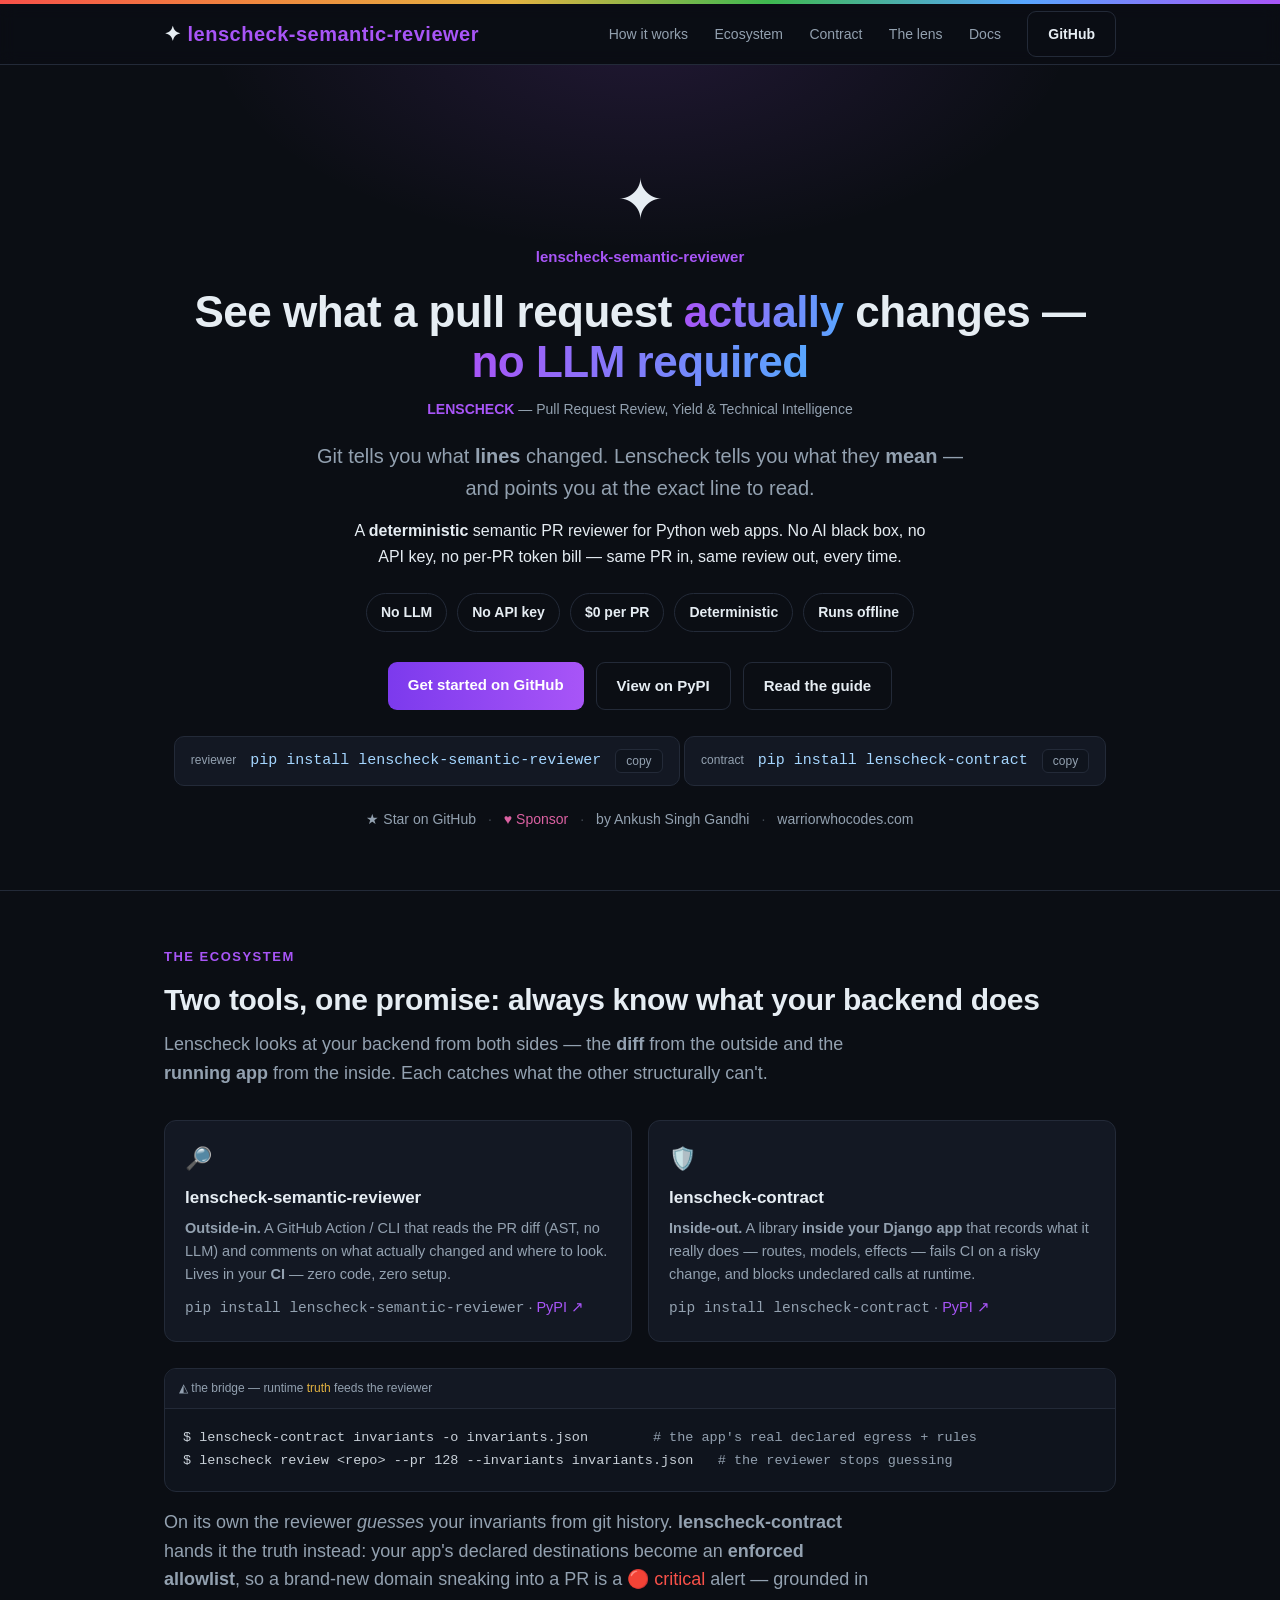
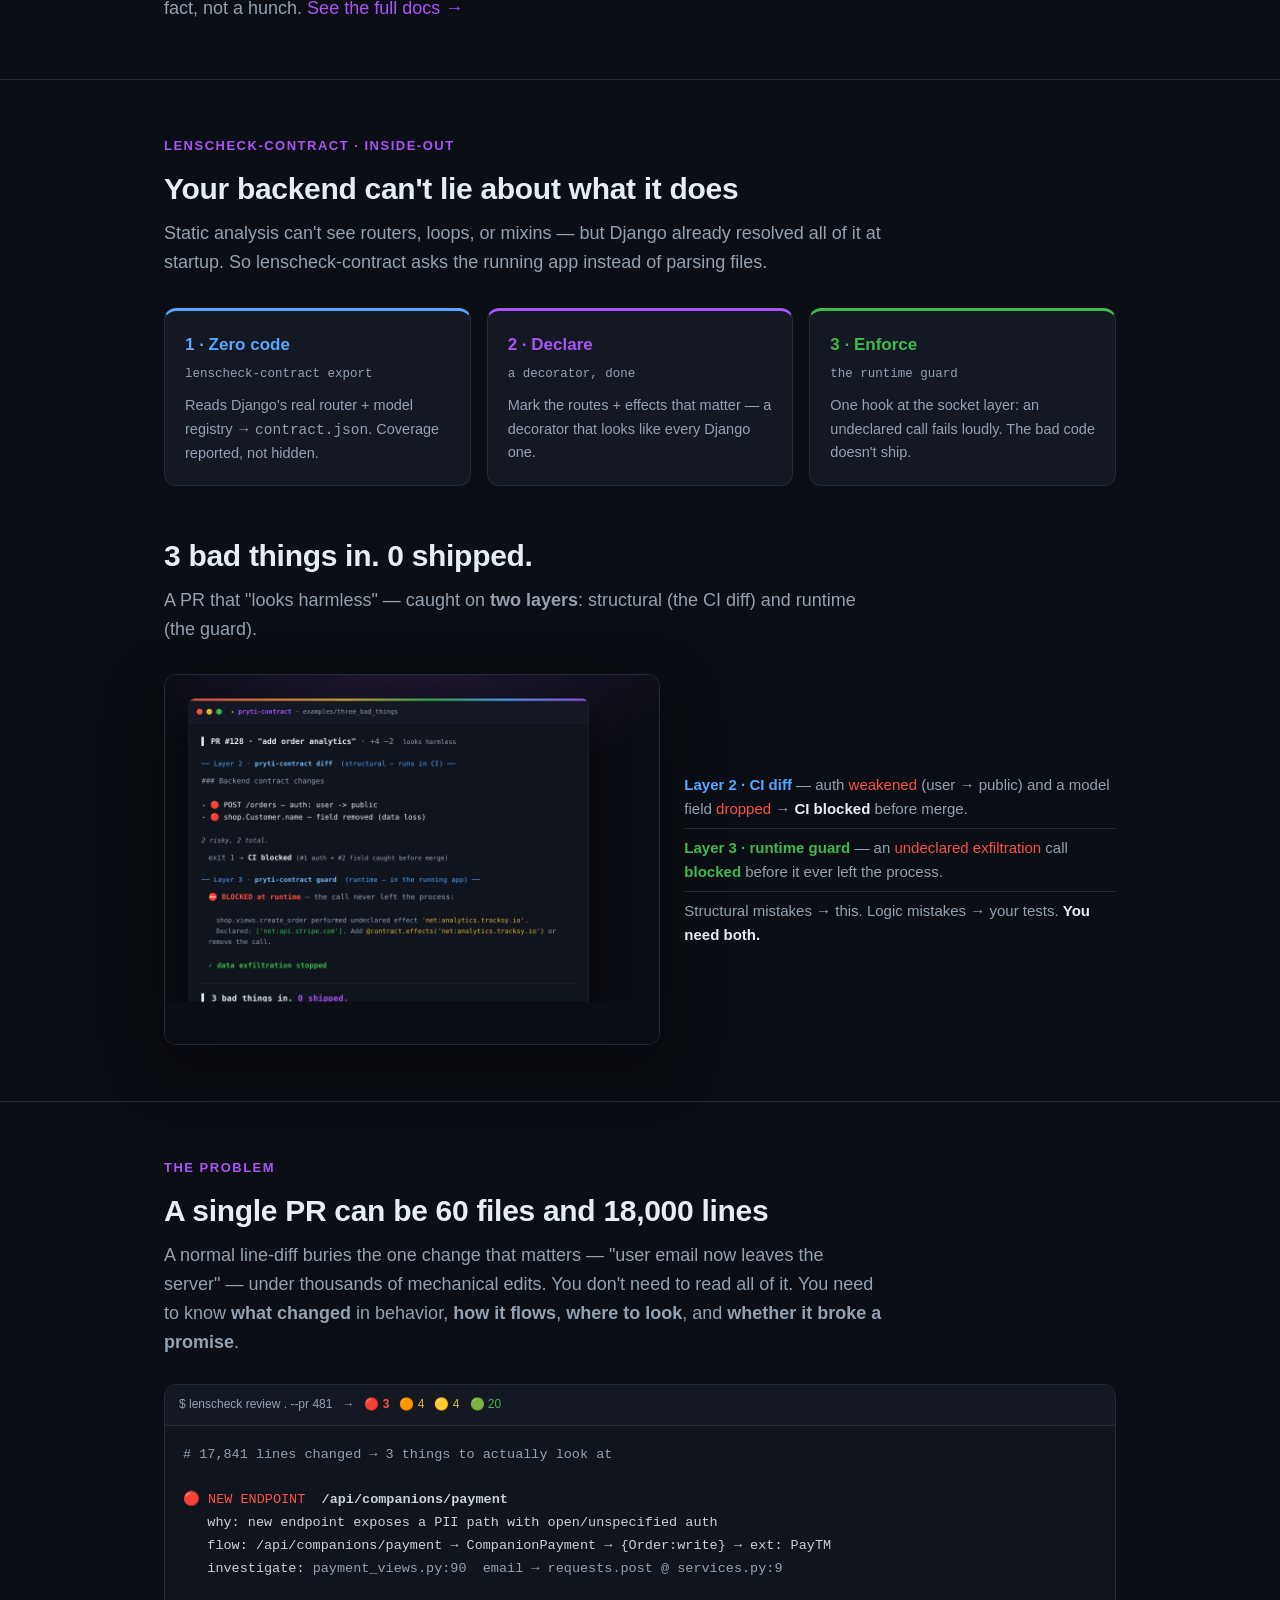
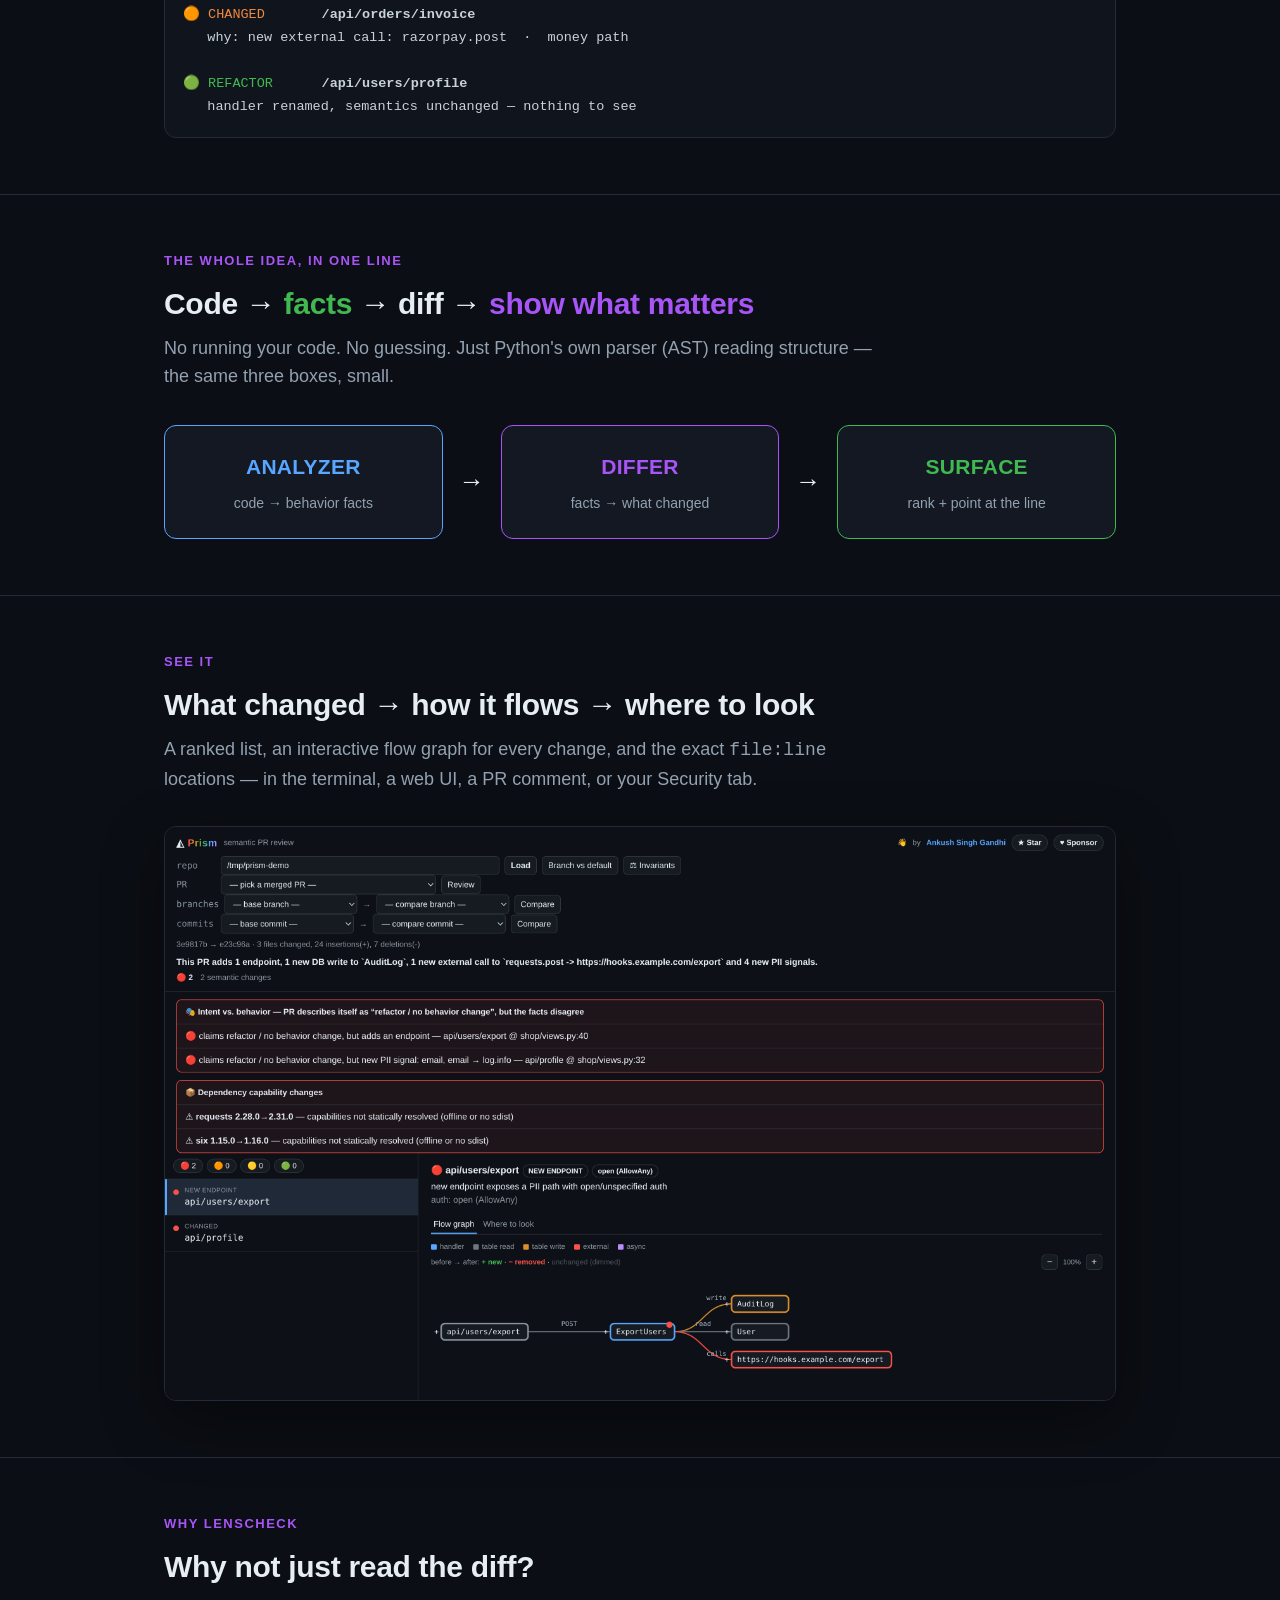
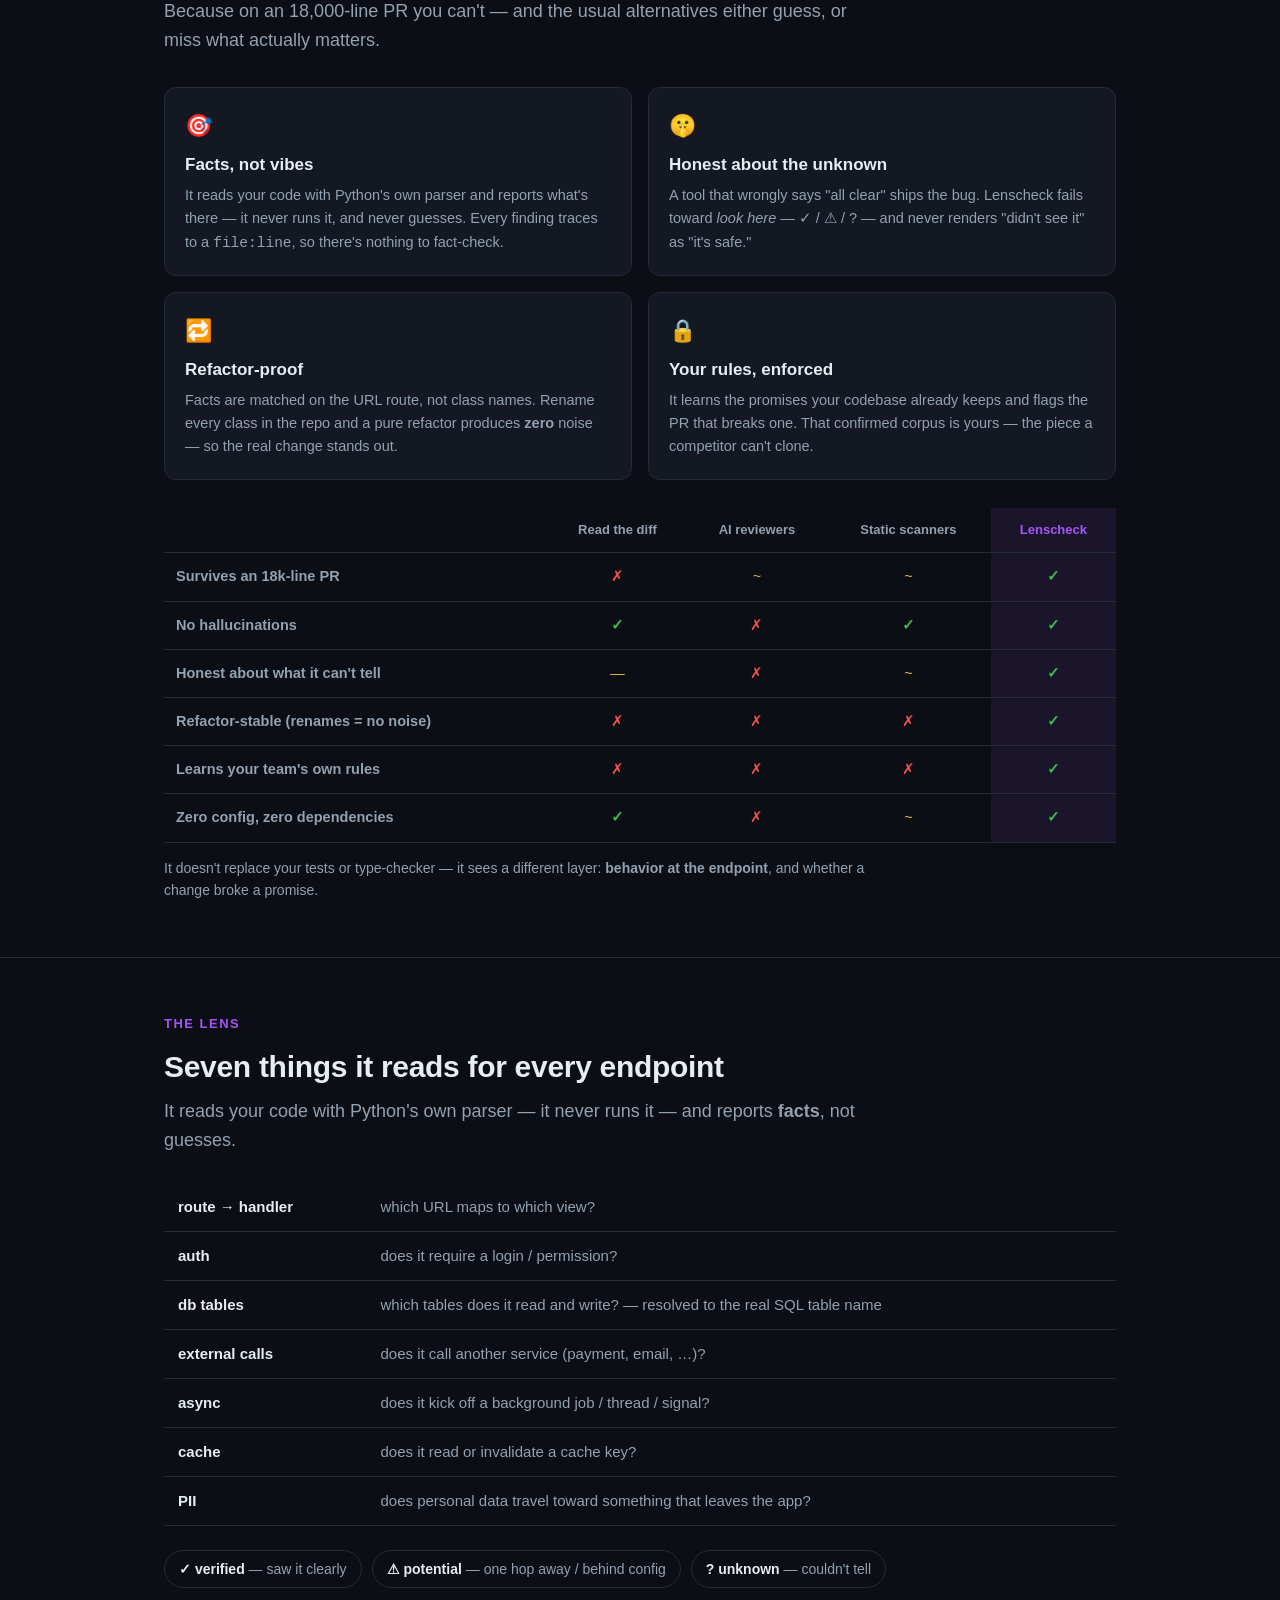
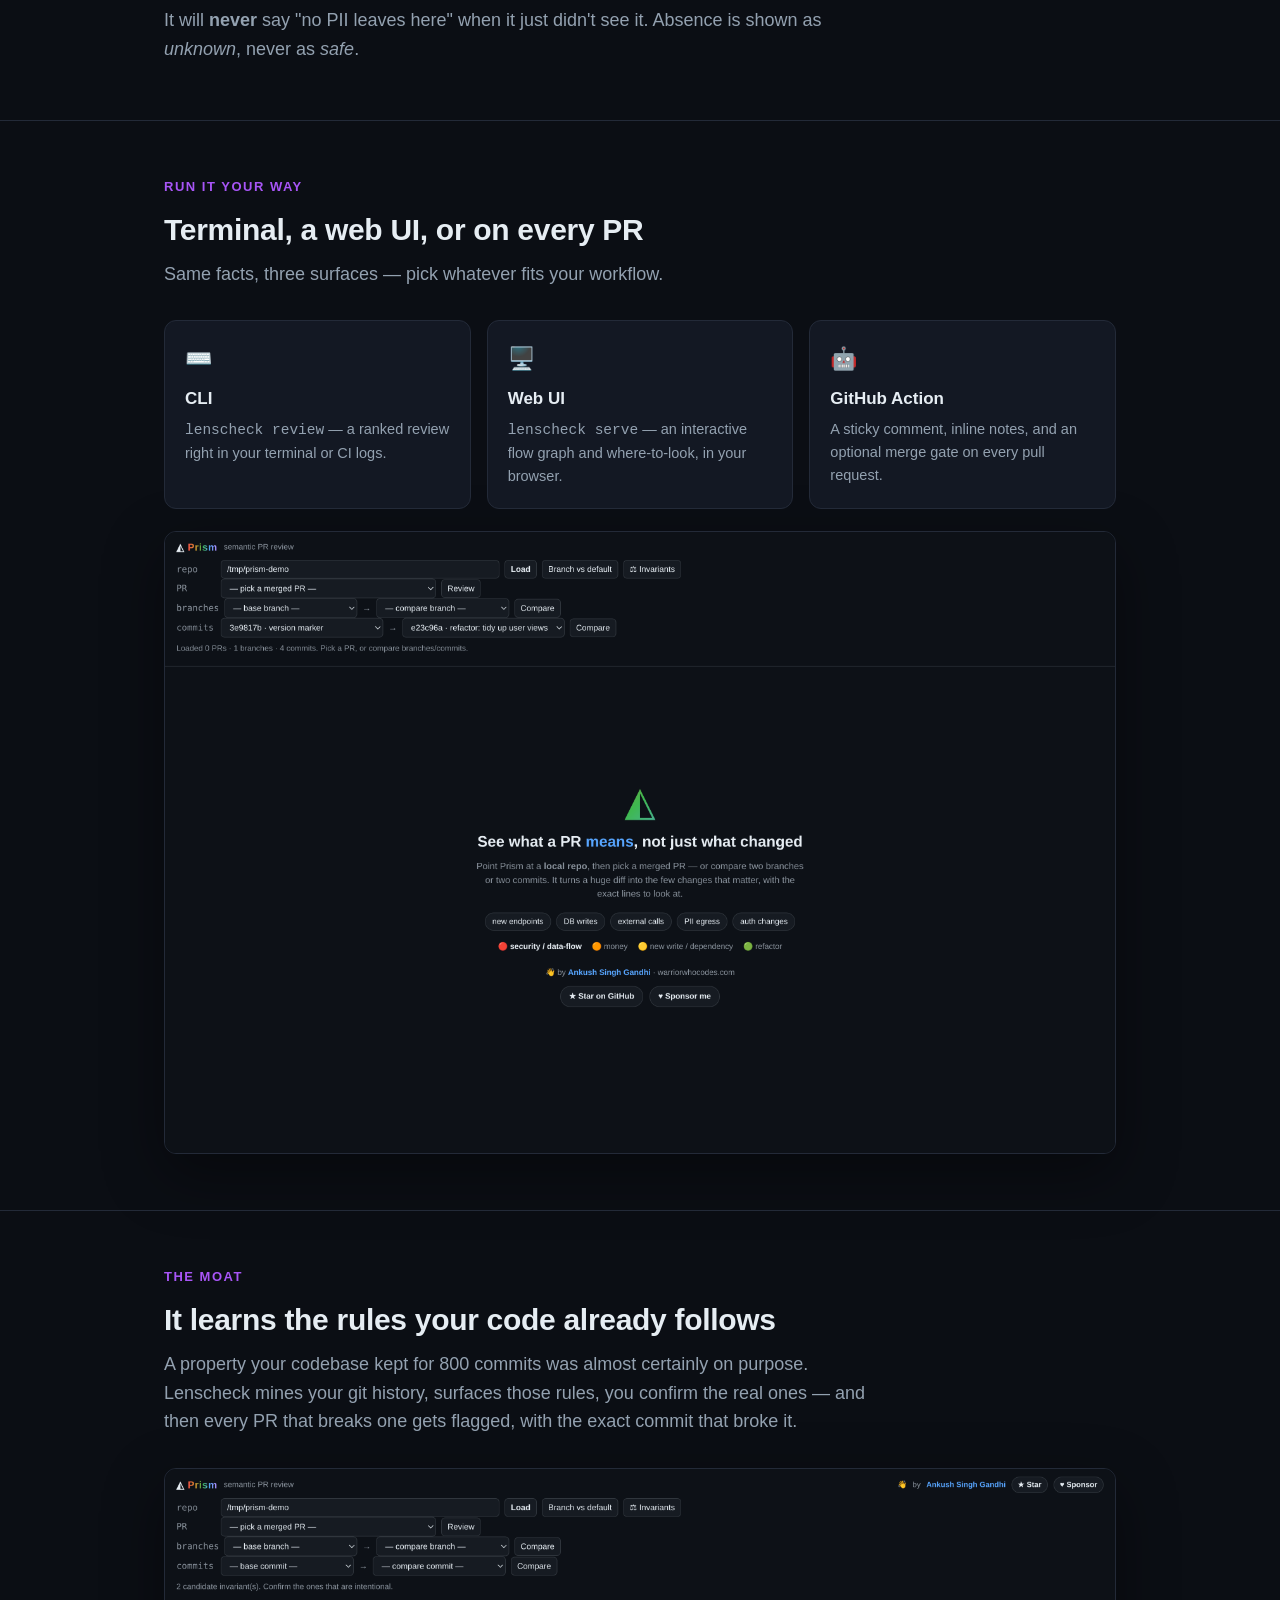
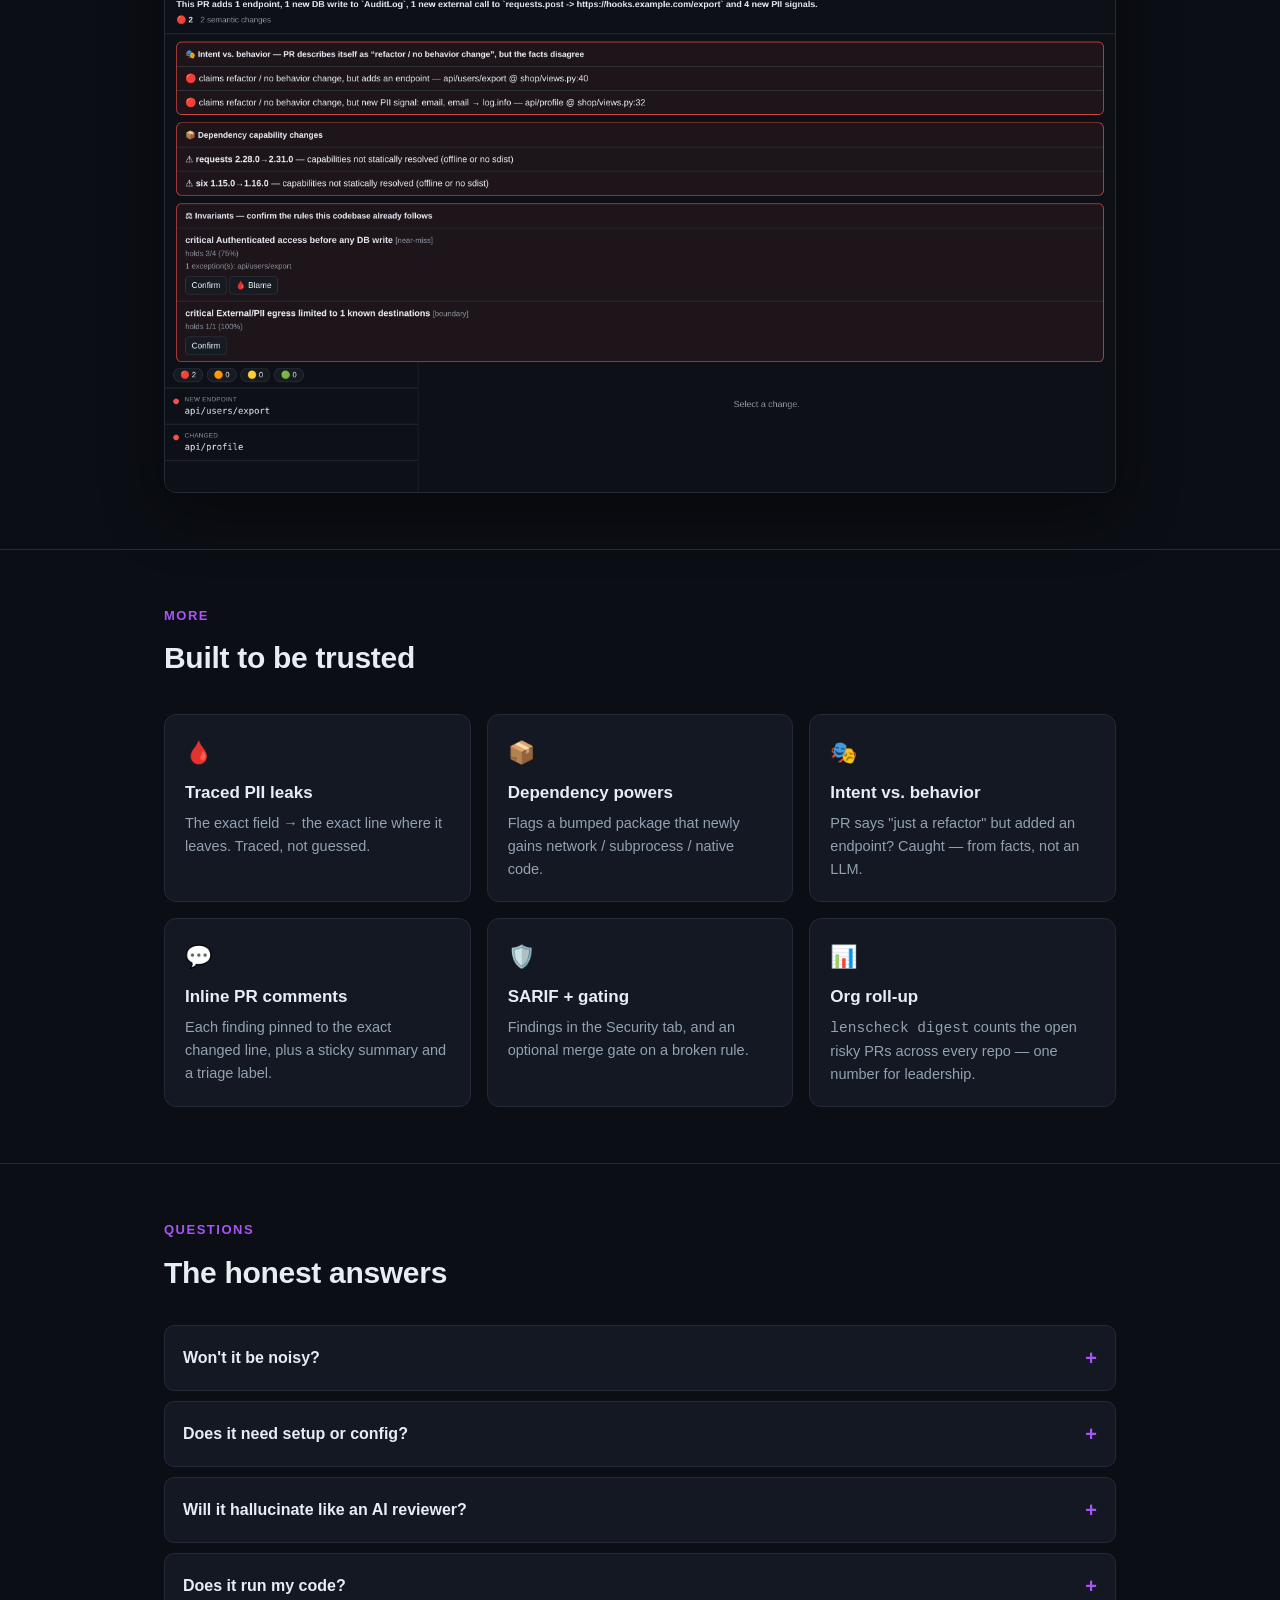
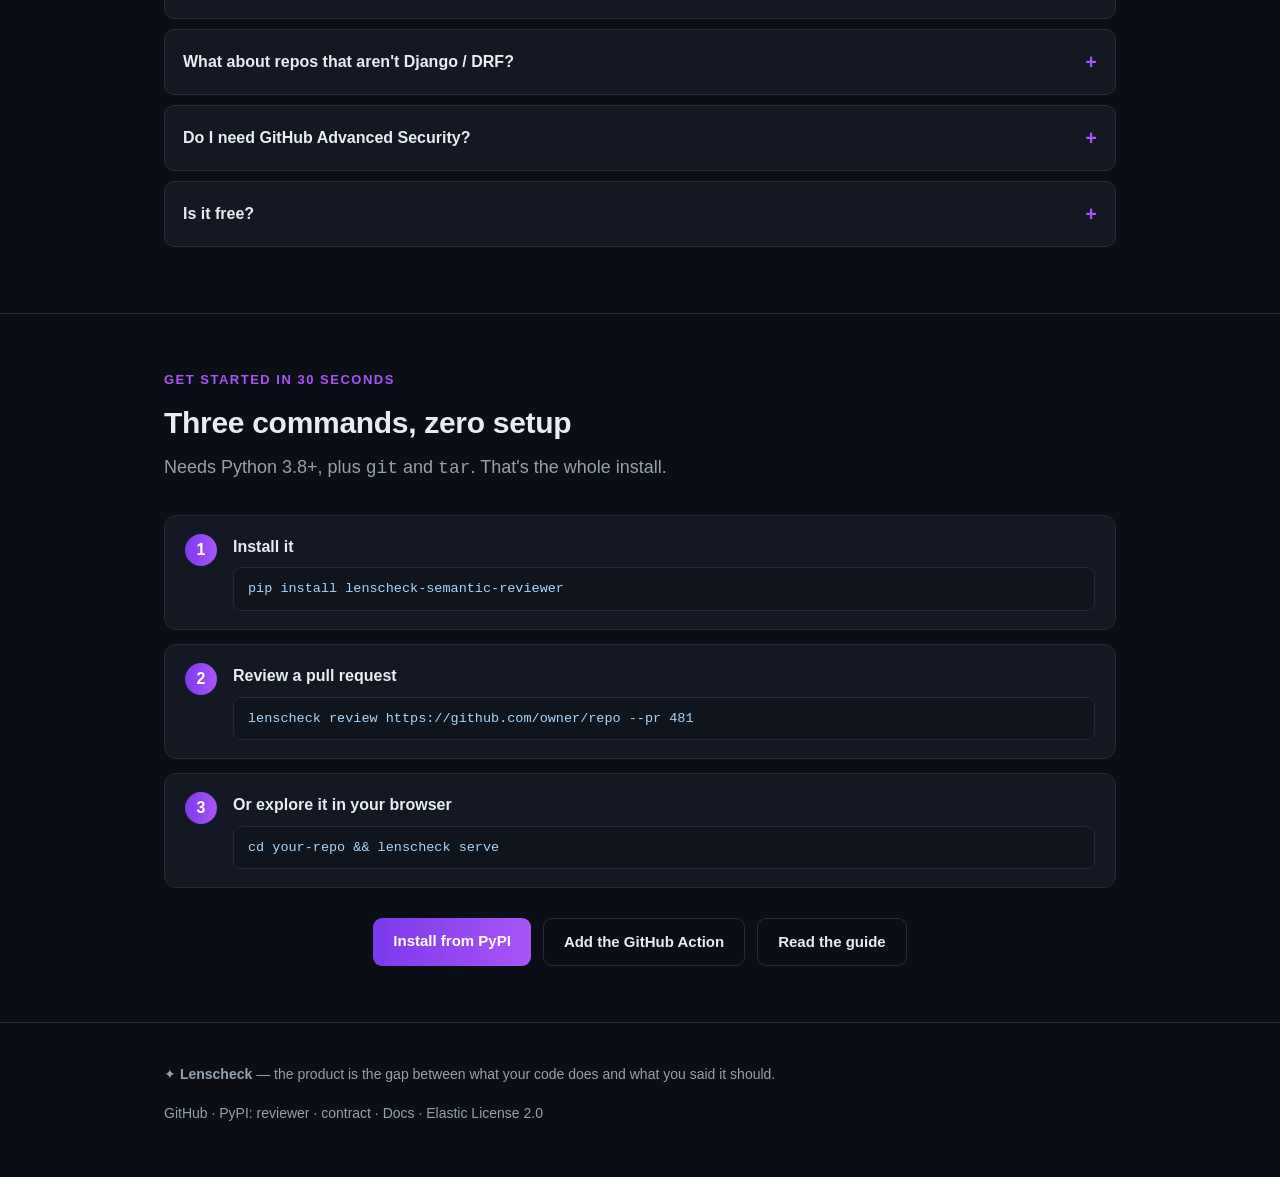
==== docs/index.html @ 54319460 "rename pryti to lenscheck" ====
<!DOCTYPE html>
<html lang="en">
<head>
<meta charset="UTF-8">
<meta name="viewport" content="width=device-width, initial-scale=1.0">
<title>lenscheck-semantic-reviewer — deterministic semantic PR reviewer for Python (no LLM, no API key)</title>
<meta name="description" content="lenscheck-semantic-reviewer is a deterministic semantic PR reviewer for Python web apps — no LLM, no API key, no per-PR token bill. Git tells you what lines changed; Lenscheck tells you what they mean and where to look.">
<meta name="keywords" content="lenscheck, lenscheck semantic reviewer, lenscheck-semantic-reviewer, semantic PR reviewer, deterministic code review, Python PR reviewer, AST code review, no LLM code review, GitHub Action code review">
<meta name="author" content="Ankush Singh Gandhi">
<meta name="robots" content="index,follow,max-image-preview:large">
<link rel="canonical" href="https://warriorwhocodes.com/lenscheck-semantic-reviewer/">
<link rel="icon" href="data:image/svg+xml,<svg xmlns='http://www.w3.org/2000/svg' viewBox='0 0 100 100'><text y='.9em' font-size='90'>✦</text></svg>">

<!-- Open Graph -->
<meta property="og:type" content="website">
<meta property="og:site_name" content="lenscheck-semantic-reviewer">
<meta property="og:title" content="lenscheck-semantic-reviewer — deterministic semantic PR reviewer (no LLM)">
<meta property="og:description" content="See what a pull request actually changes. A deterministic semantic PR reviewer for Python — no LLM, no API key, no token bill.">
<meta property="og:url" content="https://warriorwhocodes.com/lenscheck-semantic-reviewer/">
<meta property="og:image" content="https://warriorwhocodes.com/lenscheck-semantic-reviewer/images/00-welcome.png">

<!-- Twitter -->
<meta name="twitter:card" content="summary_large_image">
<meta name="twitter:title" content="lenscheck-semantic-reviewer — deterministic semantic PR reviewer (no LLM)">
<meta name="twitter:description" content="See what a pull request actually changes. Deterministic, no LLM, no API key.">
<meta name="twitter:image" content="https://warriorwhocodes.com/lenscheck-semantic-reviewer/images/00-welcome.png">

<!-- Structured data: helps Google understand the entity "lenscheck-semantic-reviewer" -->
<script type="application/ld+json">
{
  "@context": "https://schema.org",
  "@type": "SoftwareApplication",
  "name": "lenscheck-semantic-reviewer",
  "alternateName": "Lenscheck",
  "applicationCategory": "DeveloperApplication",
  "operatingSystem": "OS Independent",
  "description": "A deterministic semantic PR reviewer for Python web apps — no LLM, no API key. Shows what a pull request actually changes and points you at the exact line to read.",
  "url": "https://warriorwhocodes.com/lenscheck-semantic-reviewer/",
  "downloadUrl": "https://pypi.org/project/lenscheck-semantic-reviewer/",
  "installUrl": "https://pypi.org/project/lenscheck-semantic-reviewer/",
  "softwareVersion": "0.4.0",
  "codeRepository": "https://github.com/AnkushSinghGandhi/lenscheck-semantic-reviewer",
  "license": "https://spdx.org/licenses/Elastic-2.0.html",
  "author": { "@type": "Person", "name": "Ankush Singh Gandhi", "url": "https://warriorwhocodes.com" },
  "offers": { "@type": "Offer", "price": "0", "priceCurrency": "USD" }
}
</script>
<style>
  :root{
    --bg:#0b0e14; --panel:#131823; --panel2:#0f141d; --line:#232a38;
    --text:#e6edf3; --muted:#93a1b0; --accent:#a855f7; --accent2:#7c3aed;
    --crit:#f85149; --high:#f0883e; --med:#e3b341; --low:#3fb950;
  }
  *{box-sizing:border-box;margin:0;padding:0}
  html{scroll-behavior:smooth}
  body{background:var(--bg);color:var(--text);font:16px/1.6 -apple-system,BlinkMacSystemFont,"Segoe UI",Roboto,Helvetica,Arial,sans-serif;-webkit-font-smoothing:antialiased}
  .spectrum{height:4px;background:linear-gradient(90deg,#f85149,#f0883e,#e3b341,#3fb950,#58a6ff,#a855f7)}
  a{color:var(--accent);text-decoration:none}
  a:hover{text-decoration:underline}
  .wrap{max-width:1000px;margin:0 auto;padding:0 24px}
  code,pre{font-family:"SF Mono",ui-monospace,SFMono-Regular,Menlo,Consolas,monospace}

  /* nav */
  nav{position:sticky;top:0;z-index:10;background:rgba(11,14,20,.85);backdrop-filter:blur(8px);border-bottom:1px solid var(--line)}
  nav .wrap{display:flex;align-items:center;justify-content:space-between;height:60px}
  nav .logo{font-weight:700;font-size:20px;letter-spacing:.5px}
  nav .logo span{color:var(--accent)}
  nav .links a{color:var(--muted);margin-left:22px;font-size:14px}
  nav .links a:hover{color:var(--text);text-decoration:none}
  @media(max-width:640px){nav .links a:not(.btn){display:none}}

  /* hero */
  .hero{position:relative;text-align:center;padding:90px 0 60px;background:radial-gradient(620px 320px at 50% -40px,rgba(168,85,247,.14),transparent 70%)}
  .hero .mark{font-size:56px}
  .hero h1{font-size:44px;line-height:1.15;margin:18px 0 0;font-weight:800;letter-spacing:-.5px}
  .hero h1 em{font-style:normal;background:linear-gradient(90deg,#a855f7,#58a6ff);-webkit-background-clip:text;background-clip:text;-webkit-text-fill-color:transparent}
  .hero p.sub{font-size:20px;color:var(--muted);max-width:660px;margin:20px auto 0}
  .hero p.one{margin:14px auto 0;color:var(--text);max-width:600px}
  .cta{display:flex;gap:12px;justify-content:center;flex-wrap:wrap;margin-top:30px}
  .btn{display:inline-block;padding:11px 20px;border-radius:9px;font-weight:600;font-size:15px;border:1px solid var(--line)}
  .btn.primary{background:linear-gradient(90deg,var(--accent2),var(--accent));color:#fff;border:none}
  .btn.primary:hover{opacity:.92;text-decoration:none}
  .btn.ghost{color:var(--text)}
  .btn.ghost:hover{border-color:var(--accent);text-decoration:none}

  .install{display:inline-flex;align-items:center;gap:14px;margin-top:26px;background:var(--panel);border:1px solid var(--line);border-radius:10px;padding:12px 16px;font-size:15px}
  .install code{color:#a5d6ff}
  .install button{background:var(--panel2);color:var(--muted);border:1px solid var(--line);border-radius:6px;padding:4px 10px;font-size:12px;cursor:pointer}
  .install button:hover{color:var(--text)}

  .hero .meta{margin-top:22px;display:flex;gap:12px;justify-content:center;align-items:center;flex-wrap:wrap;font-size:14px;color:var(--muted)}
  .hero .meta a{color:var(--muted)}
  .hero .meta a:hover{color:var(--text);text-decoration:none}
  .hero .meta .star:hover{color:#e3b341}
  .hero .meta .sponsor{color:#db61a2}
  .hero .meta .sponsor:hover{color:#f778ba}
  .hero .meta .sep{opacity:.4}

  /* sections */
  section{padding:56px 0;border-top:1px solid var(--line)}
  .eyebrow{color:var(--accent);font-size:13px;font-weight:700;letter-spacing:1.5px;text-transform:uppercase}
  h2{font-size:30px;margin:8px 0 6px;letter-spacing:-.3px}
  .lead{color:var(--muted);font-size:18px;max-width:720px}

  .shot{margin-top:32px;border:1px solid var(--line);border-radius:12px;overflow:hidden;box-shadow:0 20px 60px rgba(0,0,0,.4)}
  .shot img{display:block;width:100%}

  /* terminal */
  .term{margin-top:28px;background:var(--panel2);border:1px solid var(--line);border-radius:12px;overflow:hidden;font-size:13.5px}
  .term .bar{background:var(--panel);padding:10px 14px;border-bottom:1px solid var(--line);color:var(--muted);font-size:12px}
  .term .bar b{color:#f85149}.term .bar i{color:#e3b341;font-style:normal}.term .bar s{color:#3fb950;text-decoration:none}
  .term pre{padding:18px;overflow:auto;line-height:1.7;color:#c9d1d9}
  .c-crit{color:var(--crit)}.c-high{color:var(--high)}.c-med{color:var(--med)}.c-low{color:var(--low)}
  .muted{color:var(--muted)}

  /* grids */
  .grid{display:grid;gap:16px;margin-top:32px}
  .g3{grid-template-columns:repeat(3,1fr)}
  .g2{grid-template-columns:repeat(2,1fr)}
  @media(max-width:760px){.g3,.g2{grid-template-columns:1fr}}
  .card{background:var(--panel);border:1px solid var(--line);border-radius:12px;padding:20px}
  .card h3{font-size:17px;margin-bottom:6px}
  .card p{color:var(--muted);font-size:14.5px}
  .card .ico{font-size:22px;margin-bottom:8px}

  .lens{width:100%;border-collapse:collapse;margin-top:28px;font-size:15px}
  .lens td{padding:12px 14px;border-bottom:1px solid var(--line)}
  .lens td:first-child{font-weight:600;white-space:nowrap;color:var(--text)}
  .lens td:last-child{color:var(--muted)}

  .cmp{width:100%;border-collapse:collapse;margin-top:28px;font-size:14.5px;min-width:560px}
  .cmp th,.cmp td{padding:12px 12px;border-bottom:1px solid var(--line);text-align:center}
  .cmp th:first-child,.cmp td:first-child{text-align:left;color:var(--muted);font-weight:600}
  .cmp thead th{color:var(--muted);font-weight:600;font-size:13px}
  .cmp .col-lenscheck{background:rgba(168,85,247,.10);color:var(--text)}
  .cmp thead .col-lenscheck{color:var(--accent);font-weight:800}
  .cmp .y{color:var(--low);font-weight:700}.cmp .n{color:var(--crit)}.cmp .p{color:var(--med)}

  .pills{display:flex;gap:10px;flex-wrap:wrap;margin-top:24px}
  .pill{border:1px solid var(--line);border-radius:999px;padding:7px 14px;font-size:14px;color:var(--muted)}
  .pill b{color:var(--text)}

  /* faq */
  .faq{margin-top:28px}
  .faq details{border:1px solid var(--line);border-radius:10px;padding:0 18px;margin-bottom:10px;background:var(--panel)}
  .faq summary{cursor:pointer;padding:16px 0;font-weight:600;list-style:none;display:flex;justify-content:space-between;align-items:center;gap:16px}
  .faq summary::-webkit-details-marker{display:none}
  .faq summary::after{content:"+";color:var(--accent);font-size:20px;flex:none}
  .faq details[open] summary::after{content:"–"}
  .faq details[open] summary{border-bottom:1px solid var(--line)}
  .faq details p{color:var(--muted);padding:14px 0 18px;font-size:15px;margin:0}

  /* steps */
  .steps{margin-top:32px;display:grid;gap:14px}
  .step{display:flex;gap:16px;align-items:flex-start;background:var(--panel);border:1px solid var(--line);border-radius:12px;padding:18px 20px}
  .step .num{flex:none;width:32px;height:32px;border-radius:50%;background:linear-gradient(90deg,var(--accent2),var(--accent));color:#fff;font-weight:700;display:flex;align-items:center;justify-content:center}
  .step .body{flex:1;min-width:0}
  .step h3{font-size:16px;margin-bottom:8px}
  .step pre{background:var(--panel2);border:1px solid var(--line);border-radius:8px;padding:10px 14px;overflow:auto;font-size:13.5px;color:#a5d6ff}

  /* flow diagram (code → facts → diff → surface) */
  .flow{display:flex;align-items:stretch;margin-top:34px;flex-wrap:wrap;justify-content:center}
  .flow .fbox{flex:1;min-width:210px;background:var(--panel);border:1.5px solid var(--line);border-radius:12px;padding:24px 18px;text-align:center}
  .flow .fbox h4{font-size:21px;font-weight:800;margin-bottom:8px;letter-spacing:.3px}
  .flow .fbox p{color:var(--muted);font-size:14px}
  .flow .farr{display:flex;align-items:center;justify-content:center;color:var(--text);font-size:26px;padding:0 16px;flex:none}
  @media(max-width:760px){.flow{flex-direction:column}.flow .farr{transform:rotate(90deg);padding:8px 0;align-self:center}}
  /* colored level cards (contract: zero-code / declare / enforce) */
  .lvl{border-top-width:3px;border-top-style:solid}
  .lvl .tag{font-family:"SF Mono",ui-monospace,monospace;font-size:12.5px;color:var(--muted);margin:6px 0 10px;display:block}
  .split{display:grid;grid-template-columns:1.15fr 1fr;gap:24px;margin-top:30px;align-items:center}
  @media(max-width:820px){.split{grid-template-columns:1fr}}
  .split .shot{margin-top:0}
  .layerlist{list-style:none;padding:0;margin:0}
  .layerlist li{padding:7px 0;color:var(--muted);font-size:15px;border-bottom:1px solid var(--line)}
  .layerlist li:last-child{border-bottom:0}
  .layerlist b{color:var(--text)}

  footer{border-top:1px solid var(--line);padding:40px 0 60px;color:var(--muted);font-size:14px}
  footer .wrap{display:flex;justify-content:space-between;flex-wrap:wrap;gap:16px}
  footer a{color:var(--muted)}footer a:hover{color:var(--text)}
</style>
</head>
<body>
<div class="spectrum"></div>

<nav><div class="wrap">
  <div class="logo">✦ <span>lenscheck-semantic-reviewer</span></div>
  <div class="links">
    <a href="#how">How it works</a>
    <a href="#ecosystem">Ecosystem</a>
    <a href="#contract">Contract</a>
    <a href="#lens">The lens</a>
    <a href="docs.html">Docs</a>
    <a class="btn ghost" href="https://github.com/AnkushSinghGandhi/lenscheck-semantic-reviewer">GitHub</a>
  </div>
</div></nav>

<header class="hero"><div class="wrap">
  <div class="mark">✦</div>
  <div class="eyebrow" style="text-transform:none;font-size:15px;letter-spacing:0;margin-bottom:2px">lenscheck-semantic-reviewer</div>
  <h1>See what a pull request <em>actually</em> changes — <em>no LLM required</em></h1>
  <p class="sub" style="font-size:14px;margin-top:10px"><b style="color:var(--accent)">LENSCHECK</b> — Pull Request Review, Yield &amp; Technical Intelligence</p>
  <p class="sub">Git tells you what <b>lines</b> changed. Lenscheck tells you what they <b>mean</b> — and points you at the exact line to read.</p>
  <p class="one">A <b>deterministic</b> semantic PR reviewer for Python web apps. No AI black box, no API key, no per-PR token bill — same PR in, same review out, every time.</p>
  <div class="pills" style="justify-content:center">
    <span class="pill"><b>No LLM</b></span>
    <span class="pill"><b>No API key</b></span>
    <span class="pill"><b>$0 per PR</b></span>
    <span class="pill"><b>Deterministic</b></span>
    <span class="pill"><b>Runs offline</b></span>
  </div>
  <div class="cta">
    <a class="btn primary" href="https://github.com/AnkushSinghGandhi/lenscheck-semantic-reviewer">Get started on GitHub</a>
    <a class="btn ghost" href="https://pypi.org/project/lenscheck-semantic-reviewer/">View on PyPI</a>
    <a class="btn ghost" href="https://github.com/AnkushSinghGandhi/lenscheck-semantic-reviewer/blob/main/blog/lenscheck-complete-guide.md">Read the guide</a>
  </div>
  <div class="install">
    <span style="color:var(--muted);font-size:12px">reviewer</span>
    <code id="pip">pip install lenscheck-semantic-reviewer</code>
    <button onclick="navigator.clipboard.writeText(document.getElementById('pip').textContent);this.textContent='copied'">copy</button>
  </div>
  <div class="install" style="margin-top:10px">
    <span style="color:var(--muted);font-size:12px">contract</span>
    <code id="pip2">pip install lenscheck-contract</code>
    <button onclick="navigator.clipboard.writeText(document.getElementById('pip2').textContent);this.textContent='copied'">copy</button>
  </div>
  <div class="meta">
    <a class="star" href="https://github.com/AnkushSinghGandhi/lenscheck-semantic-reviewer">★ Star on GitHub</a>
    <span class="sep">·</span>
    <a class="sponsor" href="https://github.com/sponsors/AnkushSinghGandhi">♥ Sponsor</a>
    <span class="sep">·</span>
    <span>by Ankush Singh Gandhi</span>
    <span class="sep">·</span>
    <a href="https://warriorwhocodes.com">warriorwhocodes.com</a>
  </div>
</div></header>

<!-- ecosystem -->
<section id="ecosystem"><div class="wrap">
  <div class="eyebrow">The ecosystem</div>
  <h2>Two tools, one promise: always know what your backend does</h2>
  <p class="lead">Lenscheck looks at your backend from both sides — the <b>diff</b> from the outside and the <b>running app</b> from the inside. Each catches what the other structurally can't.</p>

  <div class="grid g2">
    <div class="card">
      <div class="ico">🔎</div>
      <h3>lenscheck-semantic-reviewer</h3>
      <p><b>Outside-in.</b> A GitHub Action / CLI that reads the PR diff (AST, no LLM) and comments on what actually changed and where to look. Lives in your <b>CI</b> — zero code, zero setup.</p>
      <p style="margin-top:10px"><code>pip install lenscheck-semantic-reviewer</code> · <a href="https://pypi.org/project/lenscheck-semantic-reviewer/">PyPI ↗</a></p>
    </div>
    <div class="card">
      <div class="ico">🛡️</div>
      <h3>lenscheck-contract</h3>
      <p><b>Inside-out.</b> A library <b>inside your Django app</b> that records what it really does — routes, models, effects — fails CI on a risky change, and blocks undeclared calls at runtime.</p>
      <p style="margin-top:10px"><code>pip install lenscheck-contract</code> · <a href="https://pypi.org/project/lenscheck-contract/">PyPI ↗</a></p>
    </div>
  </div>

  <div class="term" style="margin-top:26px">
    <div class="bar">◭ the bridge — runtime <i>truth</i> feeds the reviewer</div>
    <pre>$ lenscheck-contract invariants -o invariants.json        <span class="muted"># the app's real declared egress + rules</span>
$ lenscheck review &lt;repo&gt; --pr 128 --invariants invariants.json   <span class="muted"># the reviewer stops guessing</span></pre>
  </div>
  <p class="lead" style="margin-top:16px">On its own the reviewer <i>guesses</i> your invariants from git history. <b>lenscheck-contract</b> hands it the truth instead: your app's declared destinations become an <b>enforced allowlist</b>, so a brand-new domain sneaking into a PR is a <span class="c-crit">🔴 critical</span> alert — grounded in fact, not a hunch. <a href="docs.html">See the full docs →</a></p>
</div></section>

<!-- contract deep-dive -->
<section id="contract"><div class="wrap">
  <div class="eyebrow">lenscheck-contract · inside-out</div>
  <h2>Your backend can't lie about what it does</h2>
  <p class="lead">Static analysis can't see routers, loops, or mixins — but Django already resolved all of it at startup. So lenscheck-contract asks the running app instead of parsing files.</p>
  <div class="grid g3">
    <div class="card lvl" style="border-top-color:#58a6ff"><h3 style="color:#58a6ff">1 · Zero code</h3><span class="tag">lenscheck-contract export</span><p>Reads Django's real router + model registry → <code>contract.json</code>. Coverage reported, not hidden.</p></div>
    <div class="card lvl" style="border-top-color:var(--accent)"><h3 style="color:var(--accent)">2 · Declare</h3><span class="tag">a decorator, done</span><p>Mark the routes + effects that matter — a decorator that looks like every Django one.</p></div>
    <div class="card lvl" style="border-top-color:var(--low)"><h3 style="color:var(--low)">3 · Enforce</h3><span class="tag">the runtime guard</span><p>One hook at the socket layer: an undeclared call fails loudly. The bad code doesn't ship.</p></div>
  </div>

  <h2 style="margin-top:46px">3 bad things in. 0 shipped.</h2>
  <p class="lead">A PR that "looks harmless" — caught on <b>two layers</b>: structural (the CI diff) and runtime (the guard).</p>
  <div class="split">
    <div class="shot"><img src="images/money-shot.png" alt="lenscheck-contract catching three bad things across CI and runtime"></div>
    <ul class="layerlist">
      <li><b style="color:#58a6ff">Layer 2 · CI diff</b> — auth <span class="c-crit">weakened</span> (user → public) and a model field <span class="c-crit">dropped</span> → <b>CI blocked</b> before merge.</li>
      <li><b style="color:var(--low)">Layer 3 · runtime guard</b> — an <span class="c-crit">undeclared exfiltration</span> call <b style="color:var(--low)">blocked</b> before it ever left the process.</li>
      <li>Structural mistakes → this. Logic mistakes → your tests. <b>You need both.</b></li>
    </ul>
  </div>
</div></section>

<!-- problem -->
<section id="how"><div class="wrap">
  <div class="eyebrow">The problem</div>
  <h2>A single PR can be 60 files and 18,000 lines</h2>
  <p class="lead">A normal line-diff buries the one change that matters — "user email now leaves the server" — under thousands of mechanical edits. You don't need to read all of it. You need to know <b>what changed</b> in behavior, <b>how it flows</b>, <b>where to look</b>, and <b>whether it broke a promise</b>.</p>

  <div class="term">
    <div class="bar">$ lenscheck review . --pr 481 &nbsp;&nbsp;→&nbsp;&nbsp; <b>🔴 3</b> &nbsp; <i>🟠 4</i> &nbsp; <span style="color:#e3b341">🟡 4</span> &nbsp; <s>🟢 20</s></div>
<pre><span class="muted"># 17,841 lines changed → 3 things to actually look at</span>

<span class="c-crit">🔴 NEW ENDPOINT</span>  <b>/api/companions/payment</b>
   why: new endpoint exposes a PII path with open/unspecified auth
   flow: /api/companions/payment → CompanionPayment → {Order:write} → ext: PayTM
   investigate: <span class="muted">payment_views.py:90</span>  <span class="muted">email → requests.post @ services.py:9</span>

<span class="c-high">🟠 CHANGED</span>       <b>/api/orders/invoice</b>
   why: new external call: razorpay.post  ·  money path

<span class="c-low">🟢 REFACTOR</span>      <b>/api/users/profile</b>
   handler renamed, semantics unchanged — nothing to see
</pre>
  </div>
</div></section>

<!-- the idea -->
<section id="idea"><div class="wrap">
  <div class="eyebrow">The whole idea, in one line</div>
  <h2>Code → <span style="color:var(--low)">facts</span> → diff → <span style="color:var(--accent)">show what matters</span></h2>
  <p class="lead">No running your code. No guessing. Just Python's own parser (AST) reading structure — the same three boxes, small.</p>
  <div class="flow">
    <div class="fbox" style="border-color:#58a6ff"><h4 style="color:#58a6ff">ANALYZER</h4><p>code → behavior facts</p></div>
    <div class="farr">→</div>
    <div class="fbox" style="border-color:var(--accent)"><h4 style="color:var(--accent)">DIFFER</h4><p>facts → what changed</p></div>
    <div class="farr">→</div>
    <div class="fbox" style="border-color:var(--low)"><h4 style="color:var(--low)">SURFACE</h4><p>rank + point at the line</p></div>
  </div>
</div></section>

<!-- screenshot -->
<section><div class="wrap">
  <div class="eyebrow">See it</div>
  <h2>What changed → how it flows → where to look</h2>
  <p class="lead">A ranked list, an interactive flow graph for every change, and the exact <code>file:line</code> locations — in the terminal, a web UI, a PR comment, or your Security tab.</p>
  <div class="shot"><img src="images/01-review.png" alt="A finished Lenscheck review in the web UI"></div>
</div></section>

<!-- why -->
<section id="why"><div class="wrap">
  <div class="eyebrow">Why Lenscheck</div>
  <h2>Why not just read the diff?</h2>
  <p class="lead">Because on an 18,000-line PR you can't — and the usual alternatives either guess, or miss what actually matters.</p>
  <div class="grid g2">
    <div class="card"><div class="ico">🎯</div><h3>Facts, not vibes</h3><p>It reads your code with Python's own parser and reports what's there — it never runs it, and never guesses. Every finding traces to a <code>file:line</code>, so there's nothing to fact-check.</p></div>
    <div class="card"><div class="ico">🤫</div><h3>Honest about the unknown</h3><p>A tool that wrongly says "all clear" ships the bug. Lenscheck fails toward <i>look here</i> — ✓ / ⚠ / ? — and never renders "didn't see it" as "it's safe."</p></div>
    <div class="card"><div class="ico">🔁</div><h3>Refactor-proof</h3><p>Facts are matched on the URL route, not class names. Rename every class in the repo and a pure refactor produces <b>zero</b> noise — so the real change stands out.</p></div>
    <div class="card"><div class="ico">🔒</div><h3>Your rules, enforced</h3><p>It learns the promises your codebase already keeps and flags the PR that breaks one. That confirmed corpus is yours — the piece a competitor can't clone.</p></div>
  </div>

  <div style="overflow-x:auto">
  <table class="cmp">
    <thead><tr><th></th><th>Read the diff</th><th>AI reviewers</th><th>Static scanners</th><th class="col-lenscheck">Lenscheck</th></tr></thead>
    <tbody>
      <tr><td>Survives an 18k-line PR</td><td class="n">✗</td><td class="p">~</td><td class="p">~</td><td class="col-lenscheck y">✓</td></tr>
      <tr><td>No hallucinations</td><td class="y">✓</td><td class="n">✗</td><td class="y">✓</td><td class="col-lenscheck y">✓</td></tr>
      <tr><td>Honest about what it can't tell</td><td class="p">—</td><td class="n">✗</td><td class="p">~</td><td class="col-lenscheck y">✓</td></tr>
      <tr><td>Refactor-stable (renames = no noise)</td><td class="n">✗</td><td class="n">✗</td><td class="n">✗</td><td class="col-lenscheck y">✓</td></tr>
      <tr><td>Learns your team's own rules</td><td class="n">✗</td><td class="n">✗</td><td class="n">✗</td><td class="col-lenscheck y">✓</td></tr>
      <tr><td>Zero config, zero dependencies</td><td class="y">✓</td><td class="n">✗</td><td class="p">~</td><td class="col-lenscheck y">✓</td></tr>
    </tbody>
  </table>
  </div>
  <p class="lead" style="font-size:14px;margin-top:14px;color:var(--muted)">It doesn't replace your tests or type-checker — it sees a different layer: <b>behavior at the endpoint</b>, and whether a change broke a promise.</p>
</div></section>

<!-- lens -->
<section id="lens"><div class="wrap">
  <div class="eyebrow">The lens</div>
  <h2>Seven things it reads for every endpoint</h2>
  <p class="lead">It reads your code with Python's own parser — it never runs it — and reports <b>facts</b>, not guesses.</p>
  <table class="lens">
    <tr><td>route → handler</td><td>which URL maps to which view?</td></tr>
    <tr><td>auth</td><td>does it require a login / permission?</td></tr>
    <tr><td>db tables</td><td>which tables does it read and write? — resolved to the real SQL table name</td></tr>
    <tr><td>external calls</td><td>does it call another service (payment, email, …)?</td></tr>
    <tr><td>async</td><td>does it kick off a background job / thread / signal?</td></tr>
    <tr><td>cache</td><td>does it read or invalidate a cache key?</td></tr>
    <tr><td>PII</td><td>does personal data travel toward something that leaves the app?</td></tr>
  </table>
  <div class="pills">
    <span class="pill"><b>✓ verified</b> — saw it clearly</span>
    <span class="pill"><b>⚠ potential</b> — one hop away / behind config</span>
    <span class="pill"><b>? unknown</b> — couldn't tell</span>
  </div>
  <p class="lead" style="margin-top:18px">It will <b>never</b> say "no PII leaves here" when it just didn't see it. Absence is shown as <i>unknown</i>, never as <i>safe</i>.</p>
</div></section>

<!-- run it three ways -->
<section><div class="wrap">
  <div class="eyebrow">Run it your way</div>
  <h2>Terminal, a web UI, or on every PR</h2>
  <p class="lead">Same facts, three surfaces — pick whatever fits your workflow.</p>
  <div class="grid g3">
    <div class="card"><div class="ico">⌨️</div><h3>CLI</h3><p><code>lenscheck review</code> — a ranked review right in your terminal or CI logs.</p></div>
    <div class="card"><div class="ico">🖥️</div><h3>Web UI</h3><p><code>lenscheck serve</code> — an interactive flow graph and where-to-look, in your browser.</p></div>
    <div class="card"><div class="ico">🤖</div><h3>GitHub Action</h3><p>A sticky comment, inline notes, and an optional merge gate on every pull request.</p></div>
  </div>
  <div class="shot" style="margin-top:22px"><img src="images/00-welcome.png" alt="The Lenscheck web UI"></div>
</div></section>

<!-- moat -->
<section id="moat"><div class="wrap">
  <div class="eyebrow">The moat</div>
  <h2>It learns the rules your code already follows</h2>
  <p class="lead">A property your codebase kept for 800 commits was almost certainly on purpose. Lenscheck mines your git history, surfaces those rules, you confirm the real ones — and then every PR that breaks one gets flagged, with the exact commit that broke it.</p>
  <div class="shot"><img src="images/02-invariants.png" alt="Lenscheck invariants: discover, confirm, and blame rules"></div>
</div></section>

<!-- features -->
<section><div class="wrap">
  <div class="eyebrow">More</div>
  <h2>Built to be trusted</h2>
  <div class="grid g3">
    <div class="card"><div class="ico">🩸</div><h3>Traced PII leaks</h3><p>The exact field → the exact line where it leaves. Traced, not guessed.</p></div>
    <div class="card"><div class="ico">📦</div><h3>Dependency powers</h3><p>Flags a bumped package that newly gains network / subprocess / native code.</p></div>
    <div class="card"><div class="ico">🎭</div><h3>Intent vs. behavior</h3><p>PR says "just a refactor" but added an endpoint? Caught — from facts, not an LLM.</p></div>
    <div class="card"><div class="ico">💬</div><h3>Inline PR comments</h3><p>Each finding pinned to the exact changed line, plus a sticky summary and a triage label.</p></div>
    <div class="card"><div class="ico">🛡️</div><h3>SARIF + gating</h3><p>Findings in the Security tab, and an optional merge gate on a broken rule.</p></div>
    <div class="card"><div class="ico">📊</div><h3>Org roll-up</h3><p><code>lenscheck digest</code> counts the open risky PRs across every repo — one number for leadership.</p></div>
  </div>
</div></section>

<!-- faq -->
<section id="faq"><div class="wrap">
  <div class="eyebrow">Questions</div>
  <h2>The honest answers</h2>
  <div class="faq">
    <details><summary>Won't it be noisy?</summary><p>No — it's a <b>diff</b>. It only speaks up about what a PR actually changed, and it labels anything uncertain "look here," never "safe." Roll it out in observe mode and you'll see the signal before it can ever block a merge.</p></details>
    <details><summary>Does it need setup or config?</summary><p>Nothing. It's a pure-Python-standard-library package with <b>zero third-party dependencies</b>. Point it at a repo (local path or GitHub URL) and go — no config file, no server, no account.</p></details>
    <details><summary>Will it hallucinate like an AI reviewer?</summary><p>No. There's no LLM in the analysis — so there's nothing to hallucinate, no API key to wire up, and no per-PR token bill. It reads your code with Python's parser and reports <b>facts</b>; every finding traces to an exact <code>file:line</code>, and the same PR always produces the same review. That's the whole point: LLM reviewers are smart but drift and cost tokens; Lenscheck is deterministic and free.</p></details>
    <details><summary>Does it run my code?</summary><p>Never. It reads code statically and analyzes clean git snapshots (via <code>git archive</code>) in a temp folder — it doesn't execute anything or touch your working tree. Safe to point at any repo.</p></details>
    <details><summary>What about repos that aren't Django / DRF?</summary><p>Its lens is endpoint-centric (Django &amp; Django REST Framework today). On a repo it can't read, it simply finds nothing to report — it won't invent false alarms. More frameworks (FastAPI, …) are on the roadmap.</p></details>
    <details><summary>Do I need GitHub Advanced Security?</summary><p>No. The review, PR comments, labels, gating, and the org roll-up all work without it. GHAS only powers the optional SARIF Security-tab dashboard.</p></details>
    <details><summary>Is it free?</summary><p>Yes — under the <a href="https://github.com/AnkushSinghGandhi/lenscheck-semantic-reviewer/blob/main/LICENSE">Elastic License 2.0</a>: free to use, self-host, and modify. You just can't resell it as a hosted service.</p></details>
  </div>
</div></section>

<!-- get started -->
<section id="start"><div class="wrap">
  <div class="eyebrow">Get started in 30 seconds</div>
  <h2>Three commands, zero setup</h2>
  <p class="lead">Needs Python 3.8+, plus <code>git</code> and <code>tar</code>. That's the whole install.</p>
  <div class="steps">
    <div class="step"><div class="num">1</div><div class="body"><h3>Install it</h3><pre>pip install lenscheck-semantic-reviewer</pre></div></div>
    <div class="step"><div class="num">2</div><div class="body"><h3>Review a pull request</h3><pre>lenscheck review https://github.com/owner/repo --pr 481</pre></div></div>
    <div class="step"><div class="num">3</div><div class="body"><h3>Or explore it in your browser</h3><pre>cd your-repo &amp;&amp; lenscheck serve</pre></div></div>
  </div>
  <div class="cta" style="margin-top:30px">
    <a class="btn primary" href="https://pypi.org/project/lenscheck-semantic-reviewer/">Install from PyPI</a>
    <a class="btn ghost" href="https://github.com/AnkushSinghGandhi/lenscheck-semantic-reviewer#github-action">Add the GitHub Action</a>
    <a class="btn ghost" href="https://github.com/AnkushSinghGandhi/lenscheck-semantic-reviewer/blob/main/blog/lenscheck-complete-guide.md">Read the guide</a>
  </div>
</div></section>

<footer><div class="wrap">
  <div>✦ <b>Lenscheck</b> — the product is the gap between what your code does and what you said it should.</div>
  <div>
    <a href="https://github.com/AnkushSinghGandhi/lenscheck-semantic-reviewer">GitHub</a> ·
    PyPI: <a href="https://pypi.org/project/lenscheck-semantic-reviewer/">reviewer</a> ·
    <a href="https://pypi.org/project/lenscheck-contract/">contract</a> ·
    <a href="https://github.com/AnkushSinghGandhi/lenscheck-semantic-reviewer/blob/main/blog/lenscheck-complete-guide.md">Docs</a> ·
    <a href="https://github.com/AnkushSinghGandhi/lenscheck-semantic-reviewer/blob/main/LICENSE">Elastic License 2.0</a>
  </div>
</div></footer>

</body>
</html>
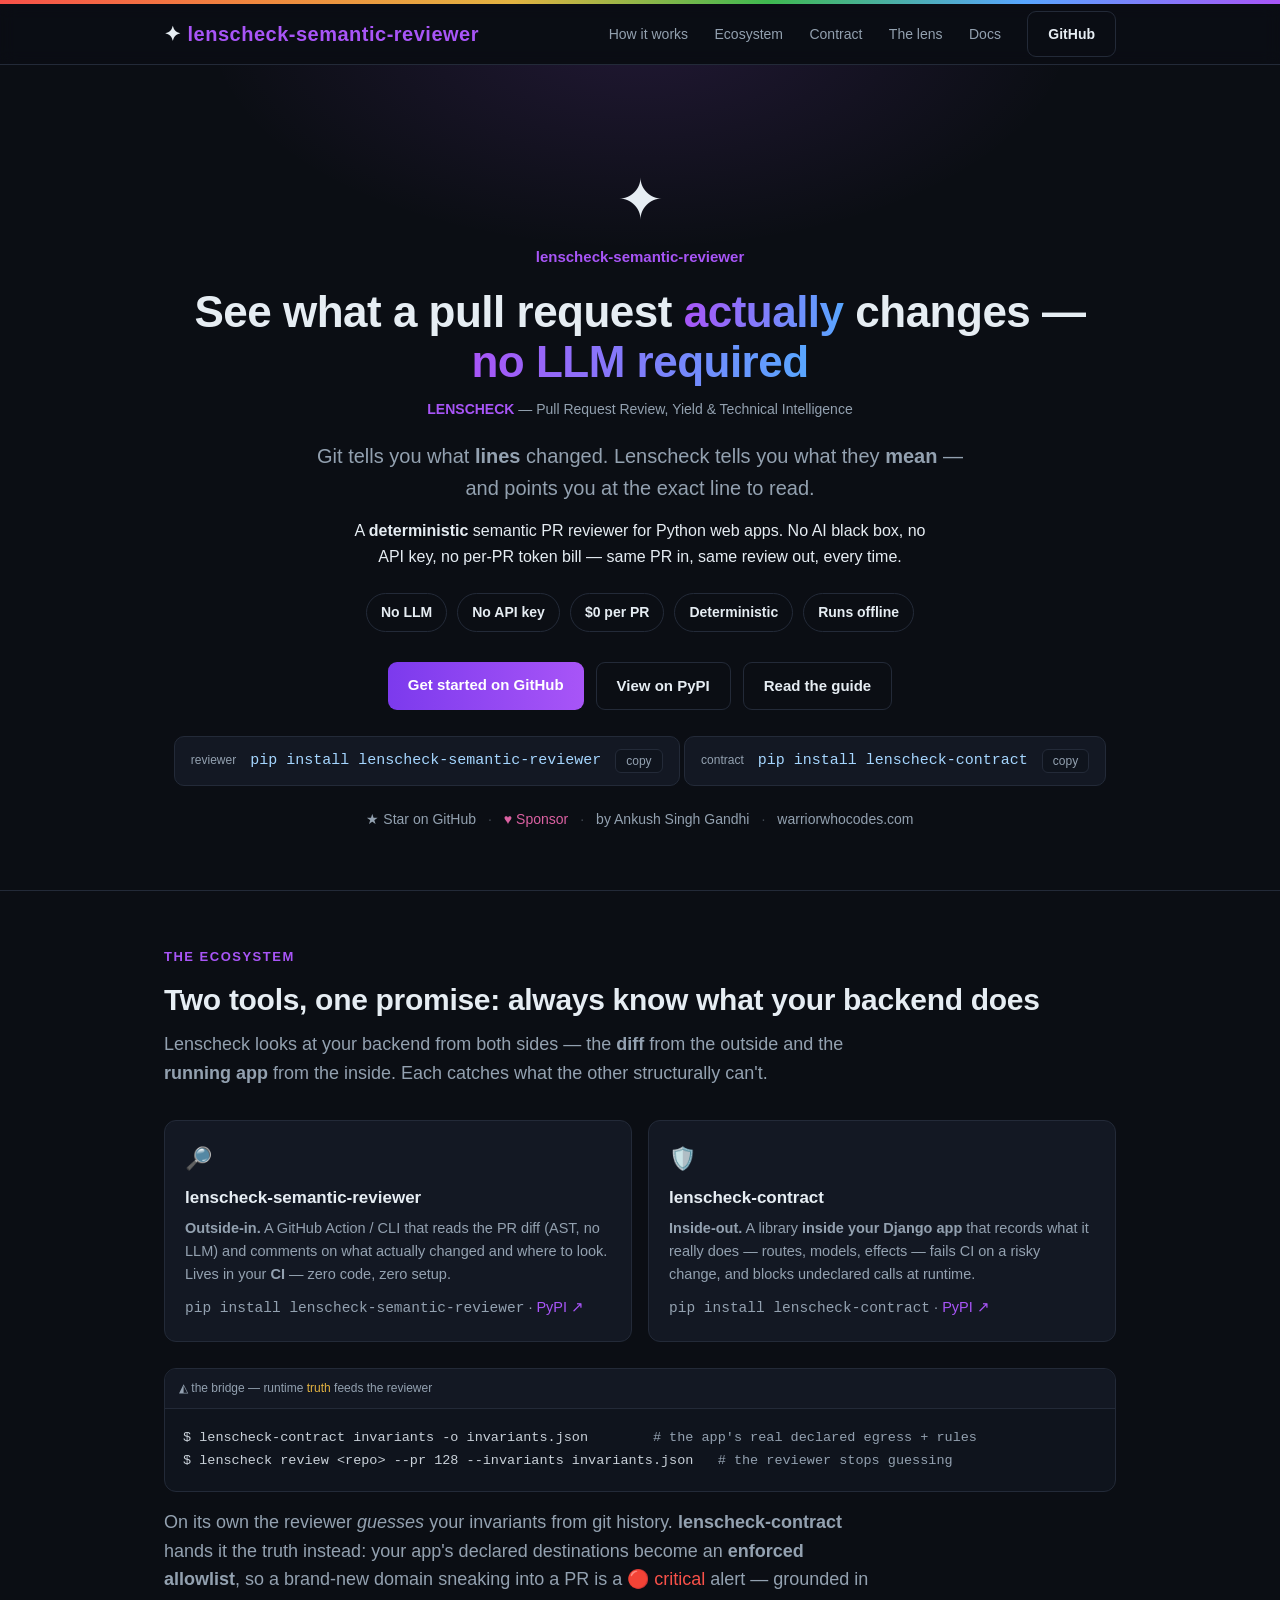
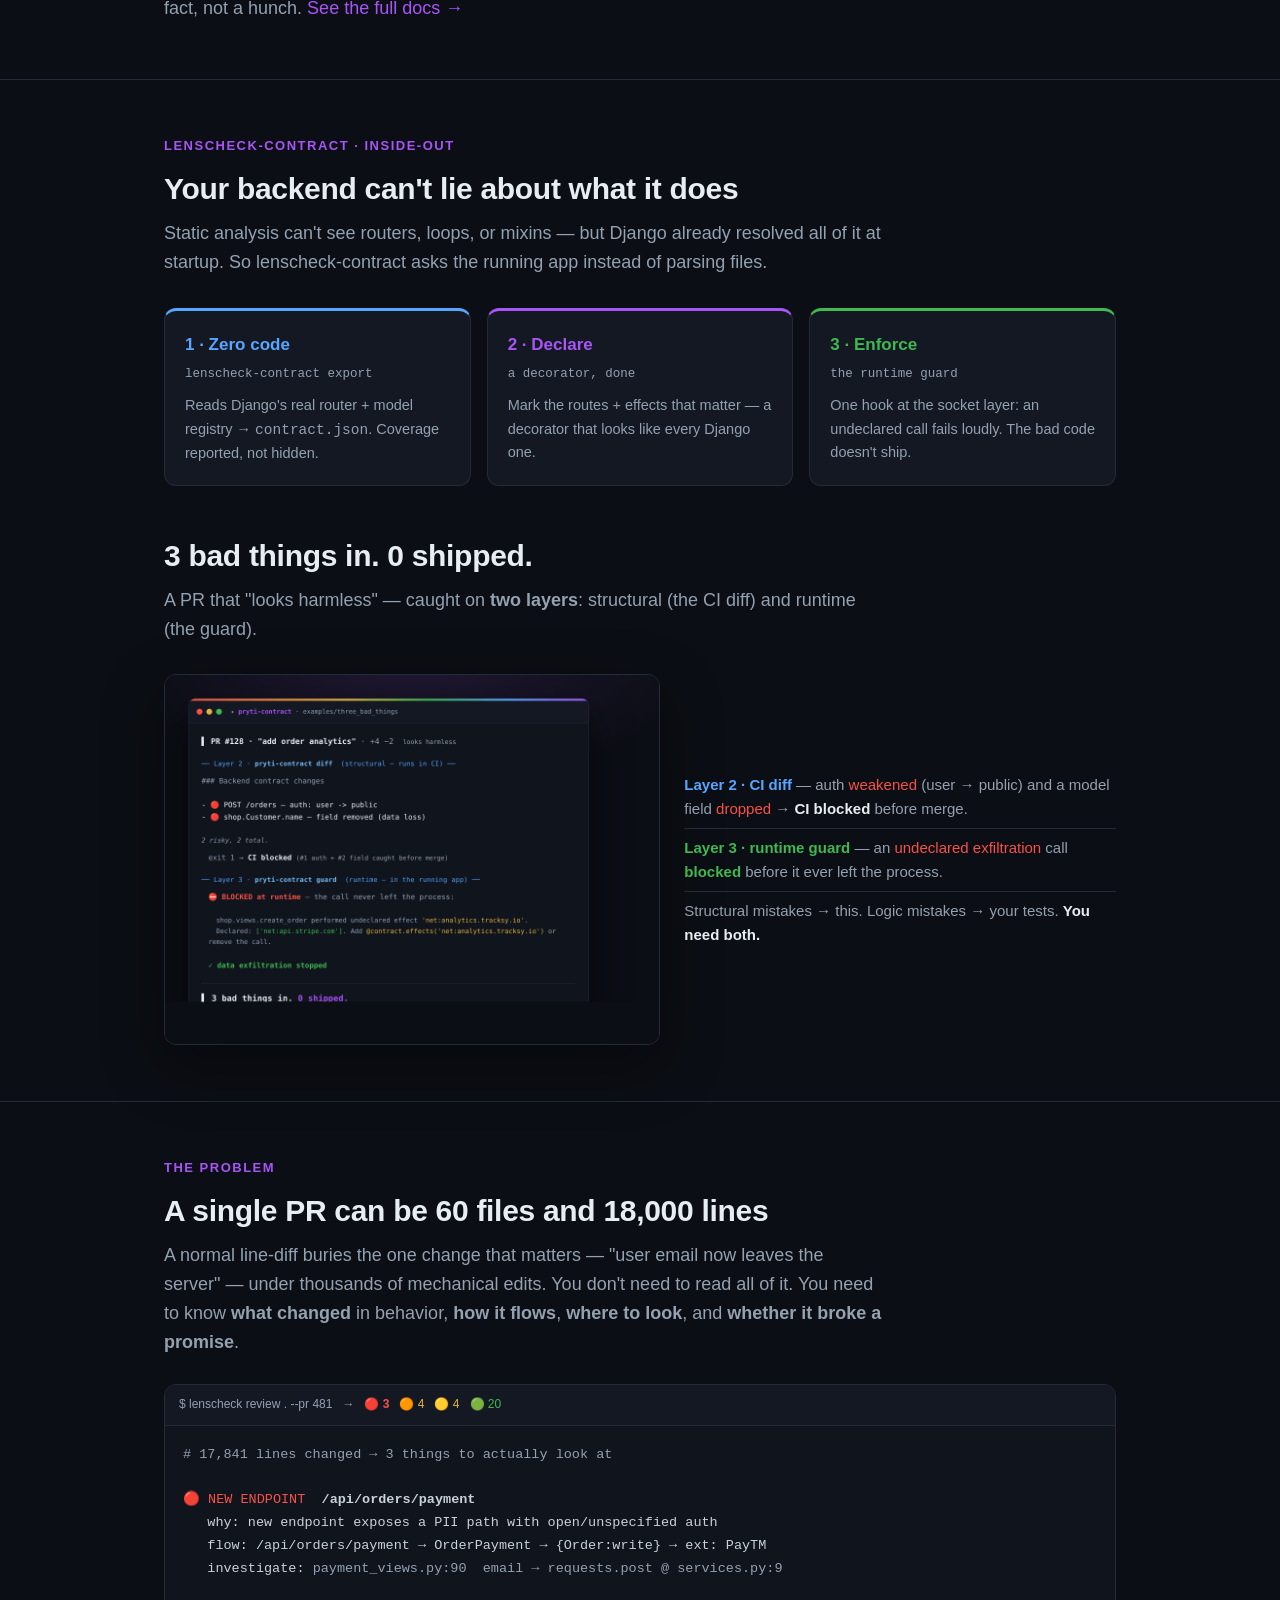
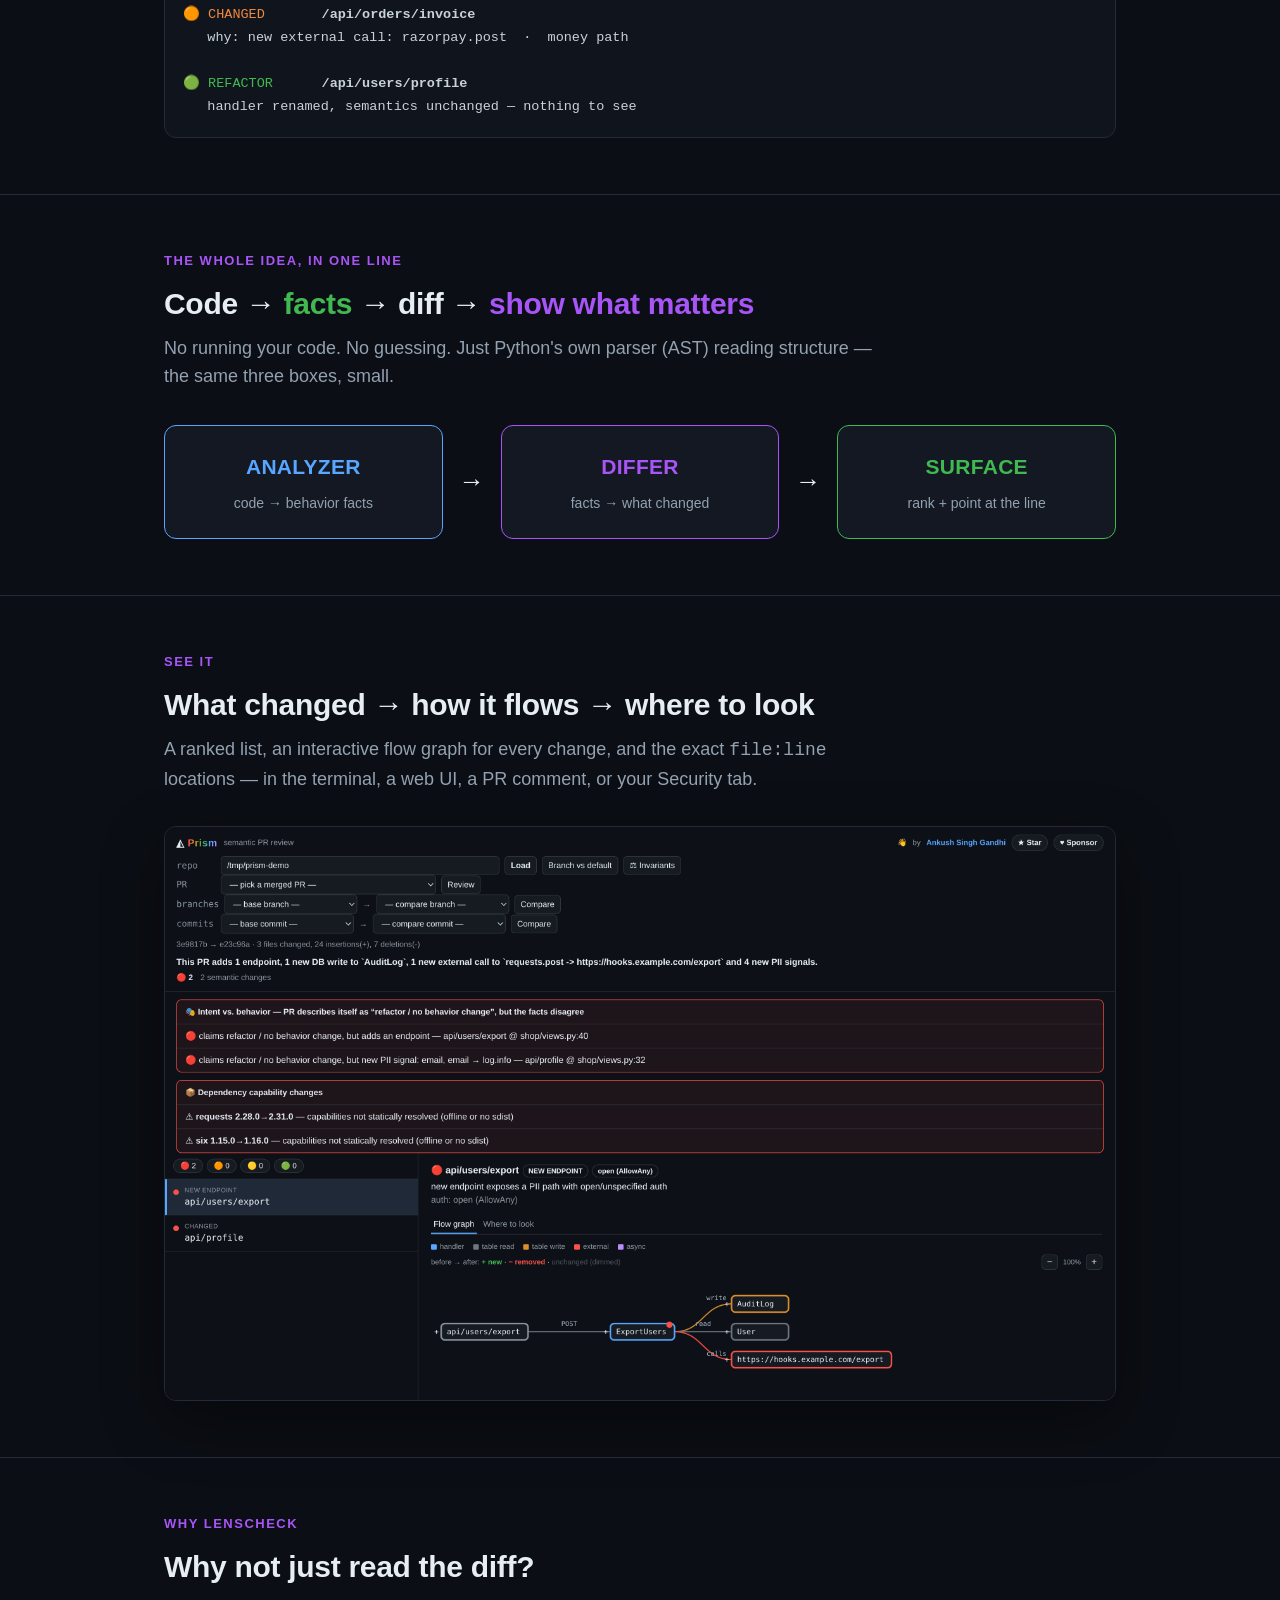
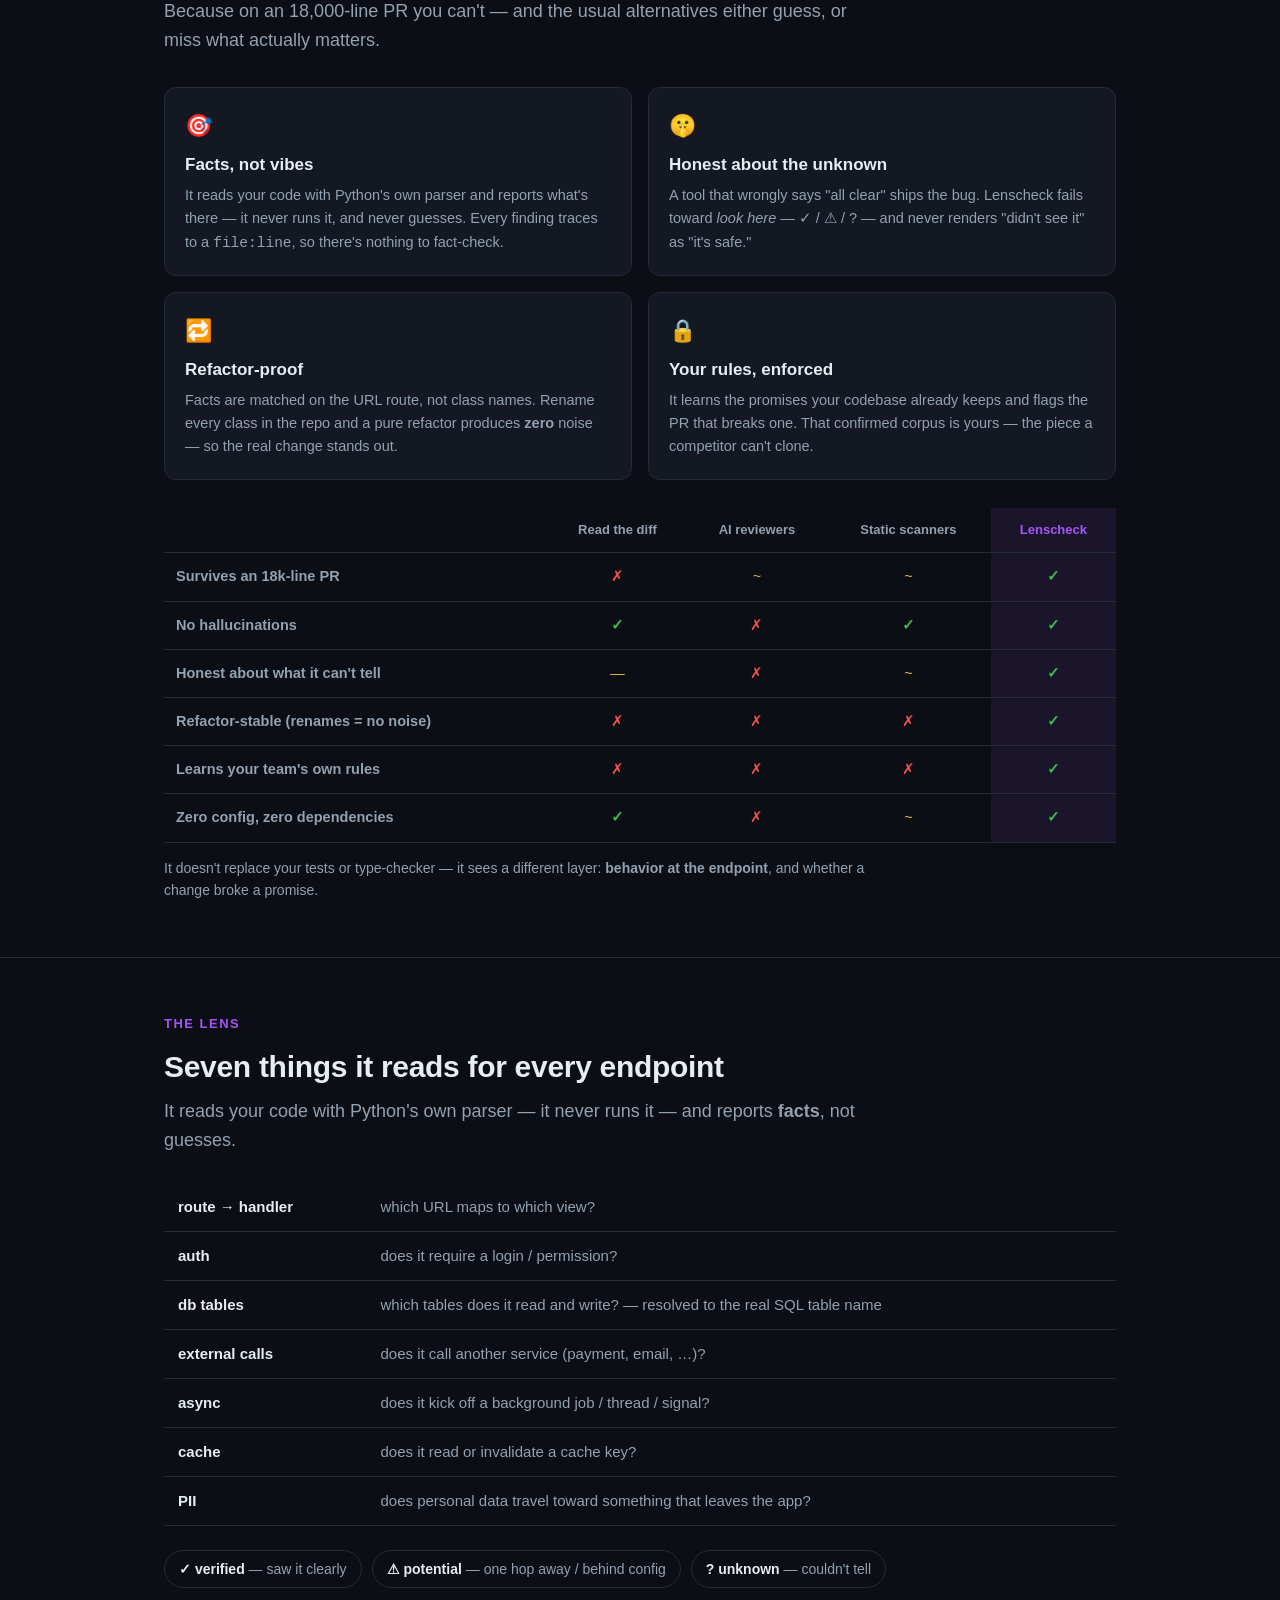
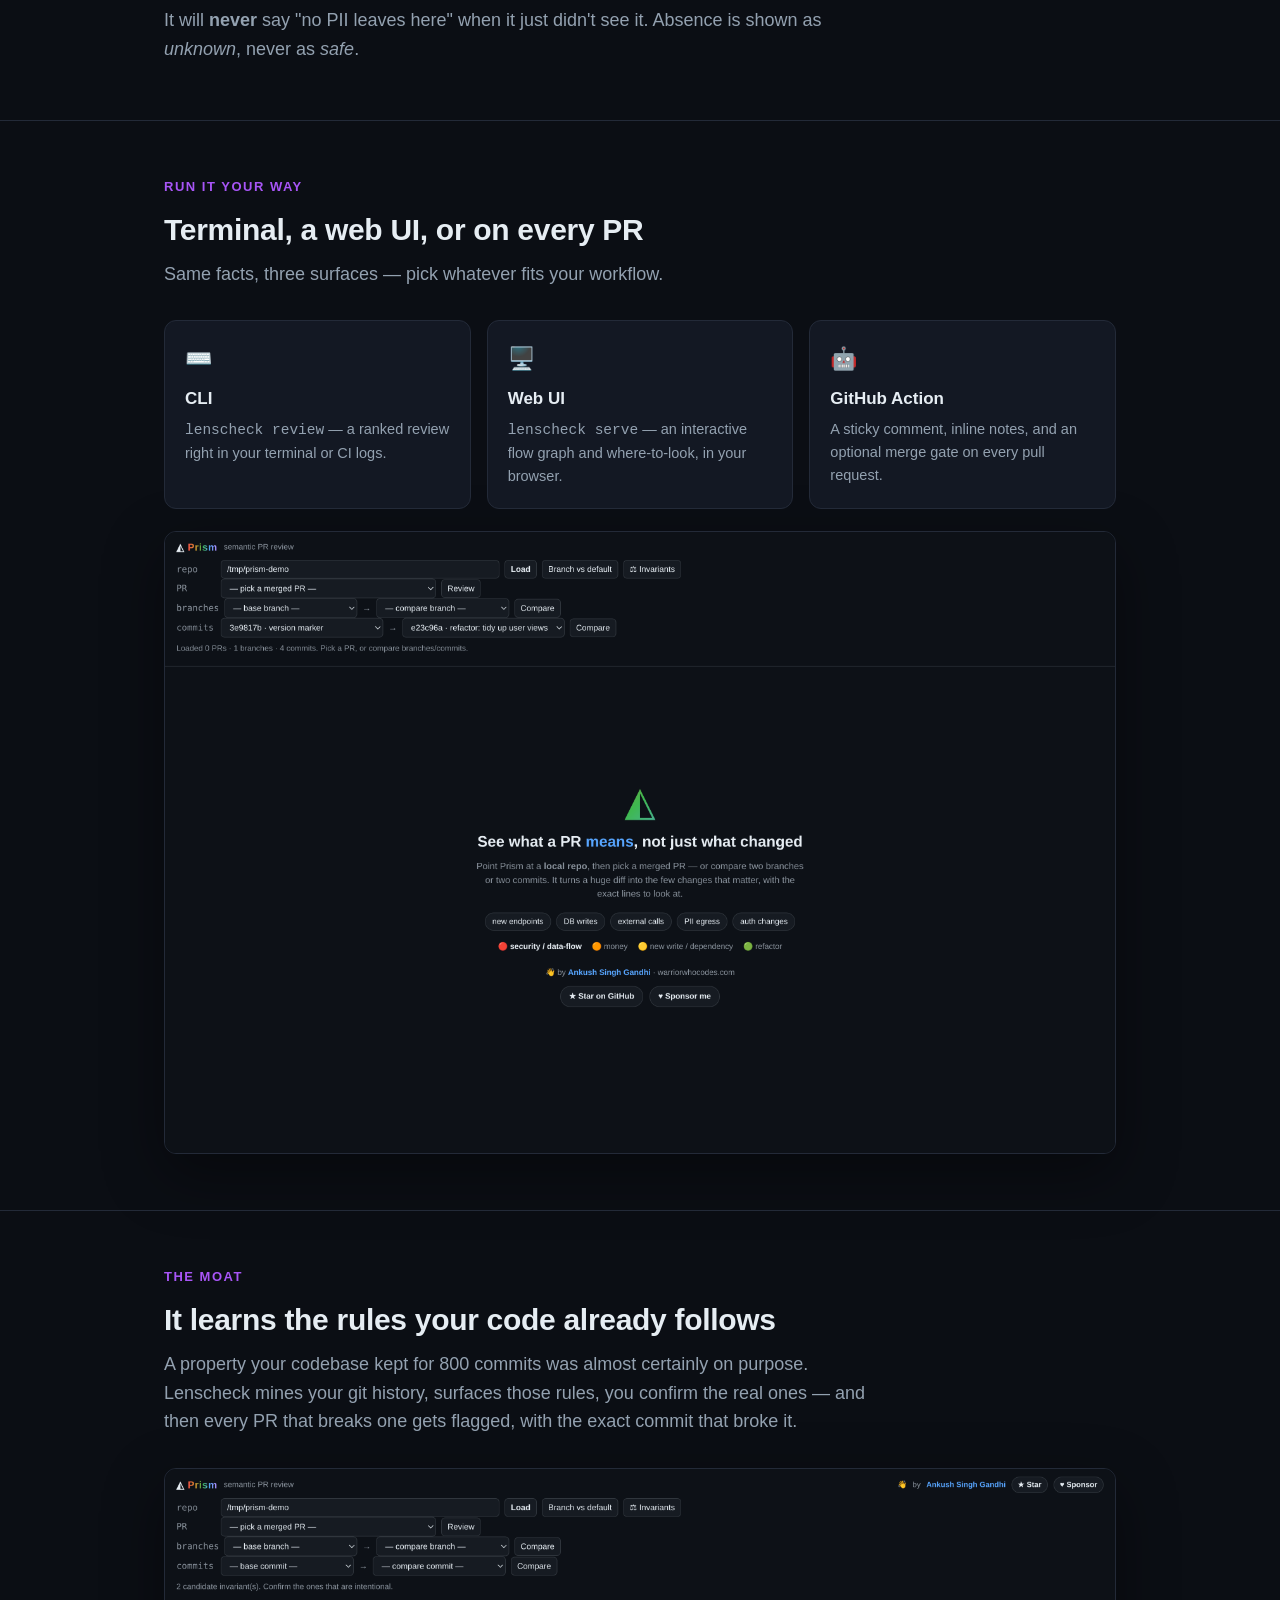
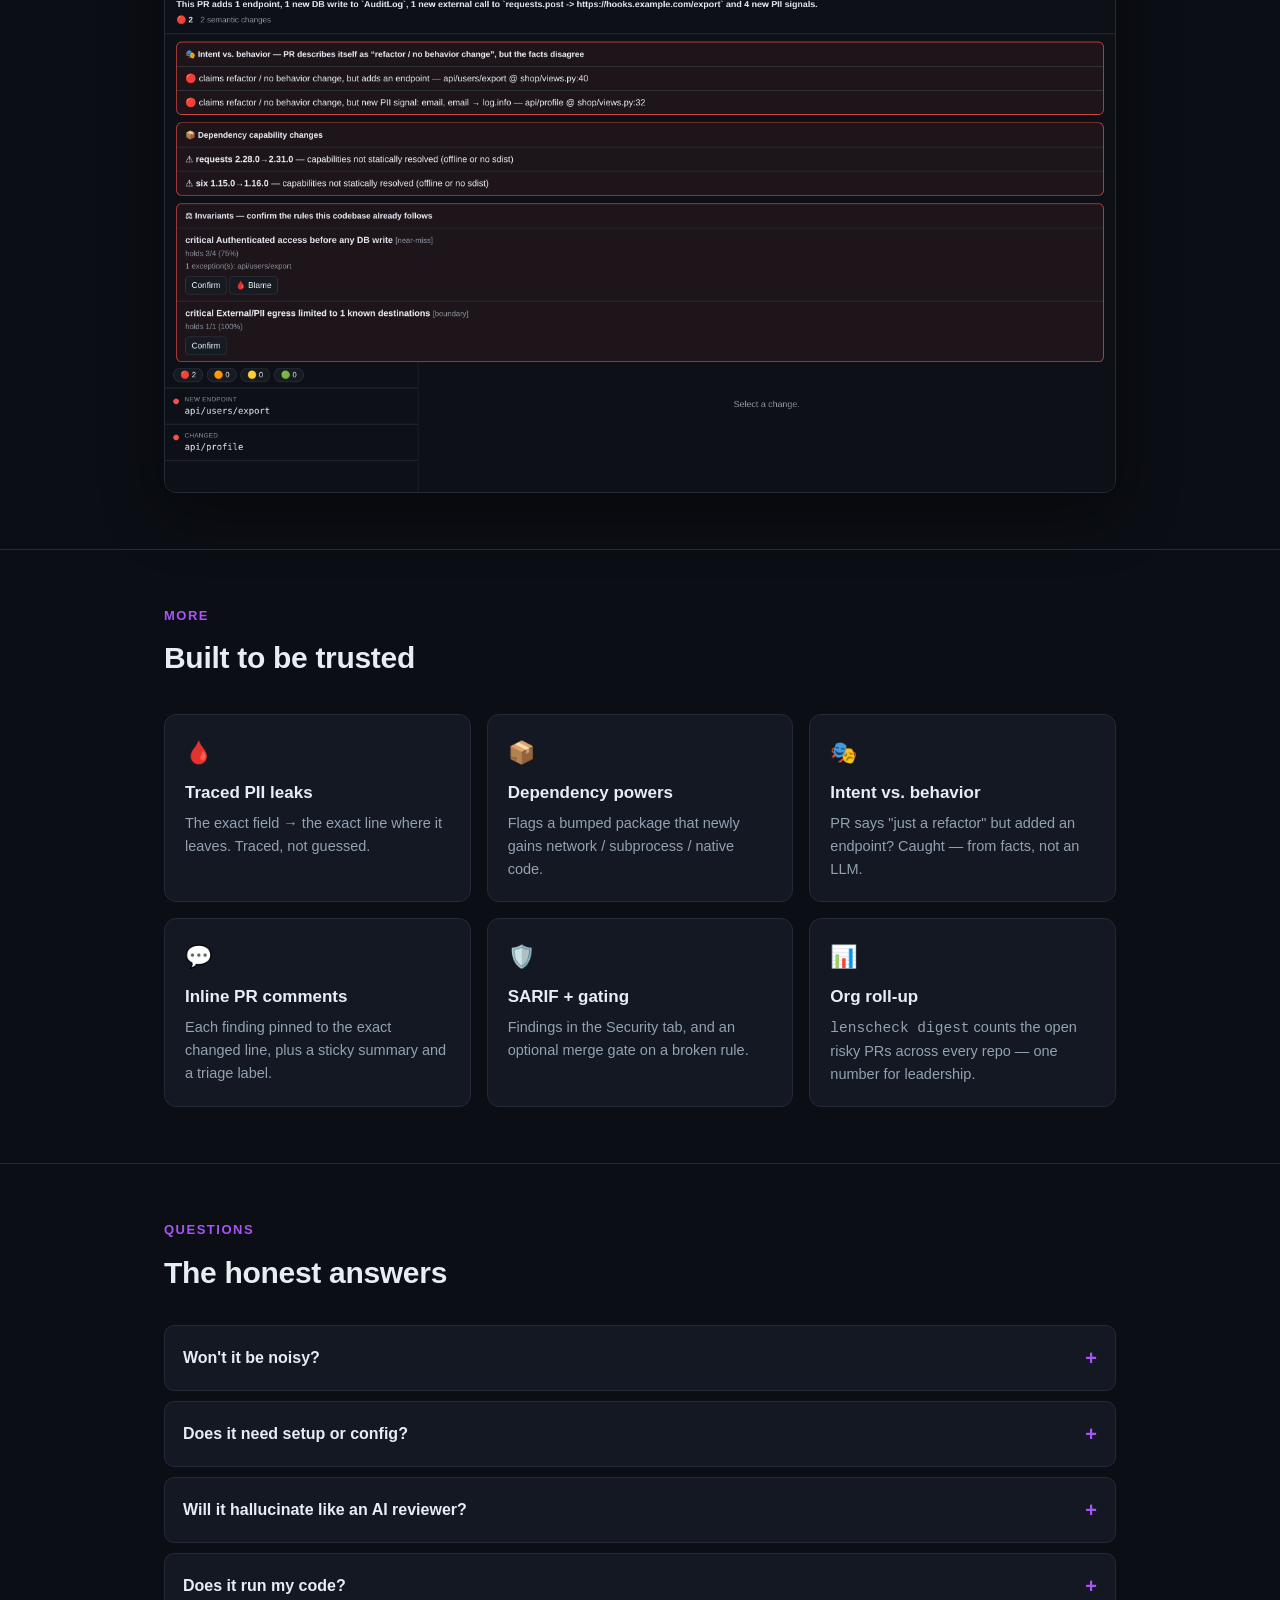
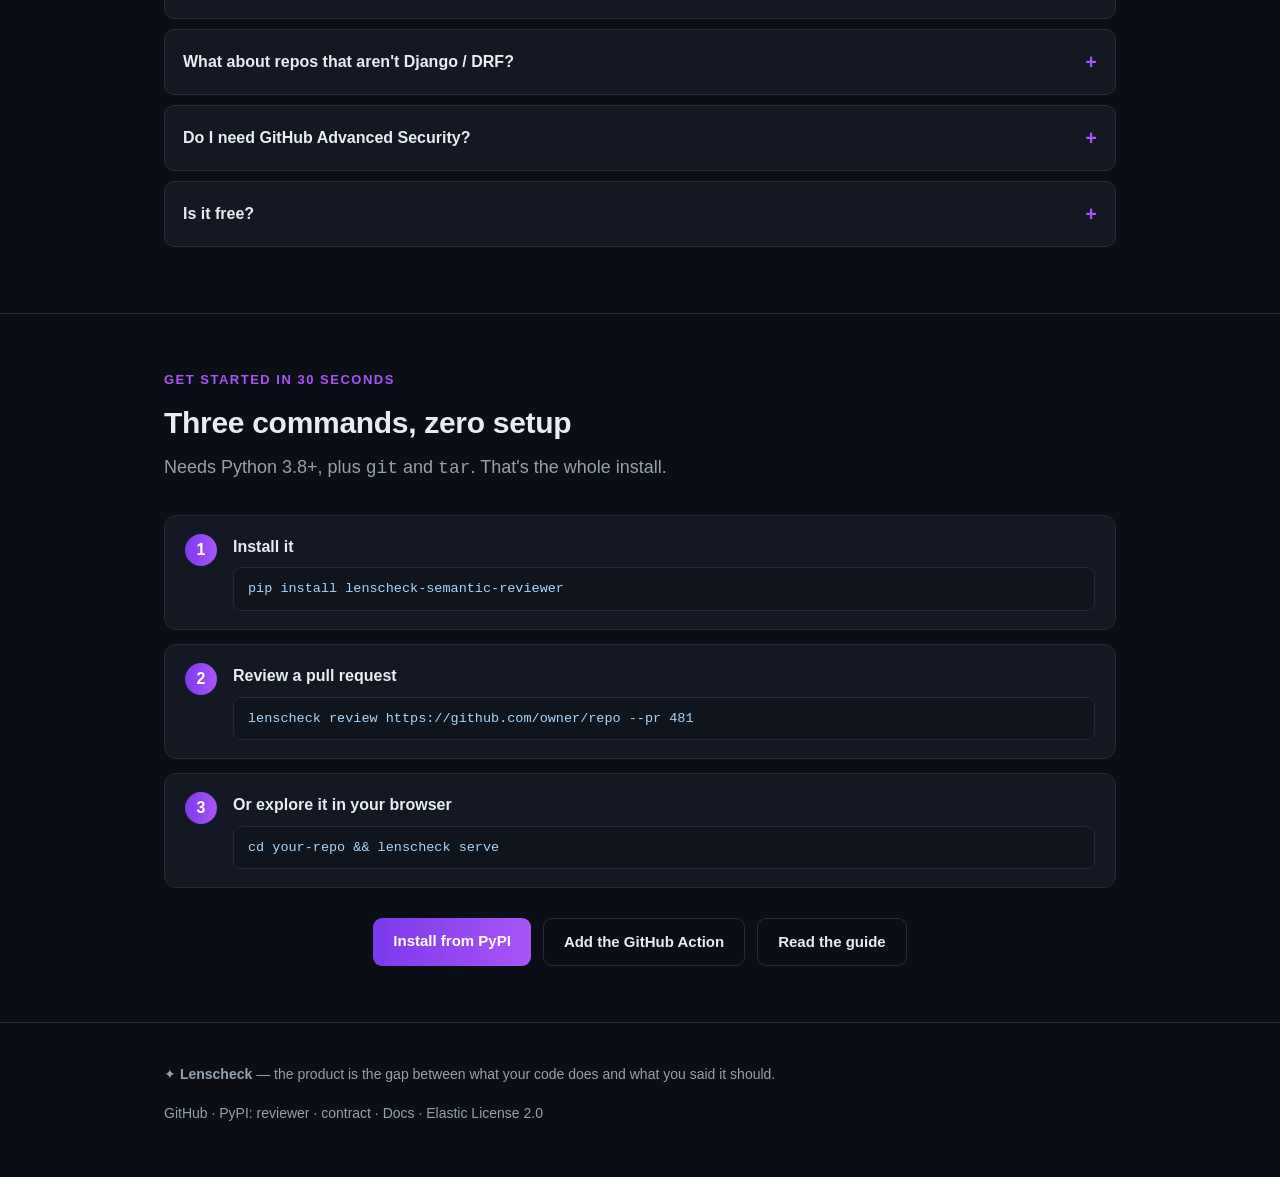
==== commit bfc5766f: "rename pryti to lenscheck" ====
--- a/docs/index.html
+++ b/docs/index.html
@@ -298,9 +298,9 @@
     <div class="bar">$ lenscheck review . --pr 481 &nbsp;&nbsp;→&nbsp;&nbsp; <b>🔴 3</b> &nbsp; <i>🟠 4</i> &nbsp; <span style="color:#e3b341">🟡 4</span> &nbsp; <s>🟢 20</s></div>
 <pre><span class="muted"># 17,841 lines changed → 3 things to actually look at</span>
 
-<span class="c-crit">🔴 NEW ENDPOINT</span>  <b>/api/companions/payment</b>
+<span class="c-crit">🔴 NEW ENDPOINT</span>  <b>/api/orders/payment</b>
    why: new endpoint exposes a PII path with open/unspecified auth
-   flow: /api/companions/payment → CompanionPayment → {Order:write} → ext: PayTM
+   flow: /api/orders/payment → OrderPayment → {Order:write} → ext: PayTM
    investigate: <span class="muted">payment_views.py:90</span>  <span class="muted">email → requests.post @ services.py:9</span>
 
 <span class="c-high">🟠 CHANGED</span>       <b>/api/orders/invoice</b>
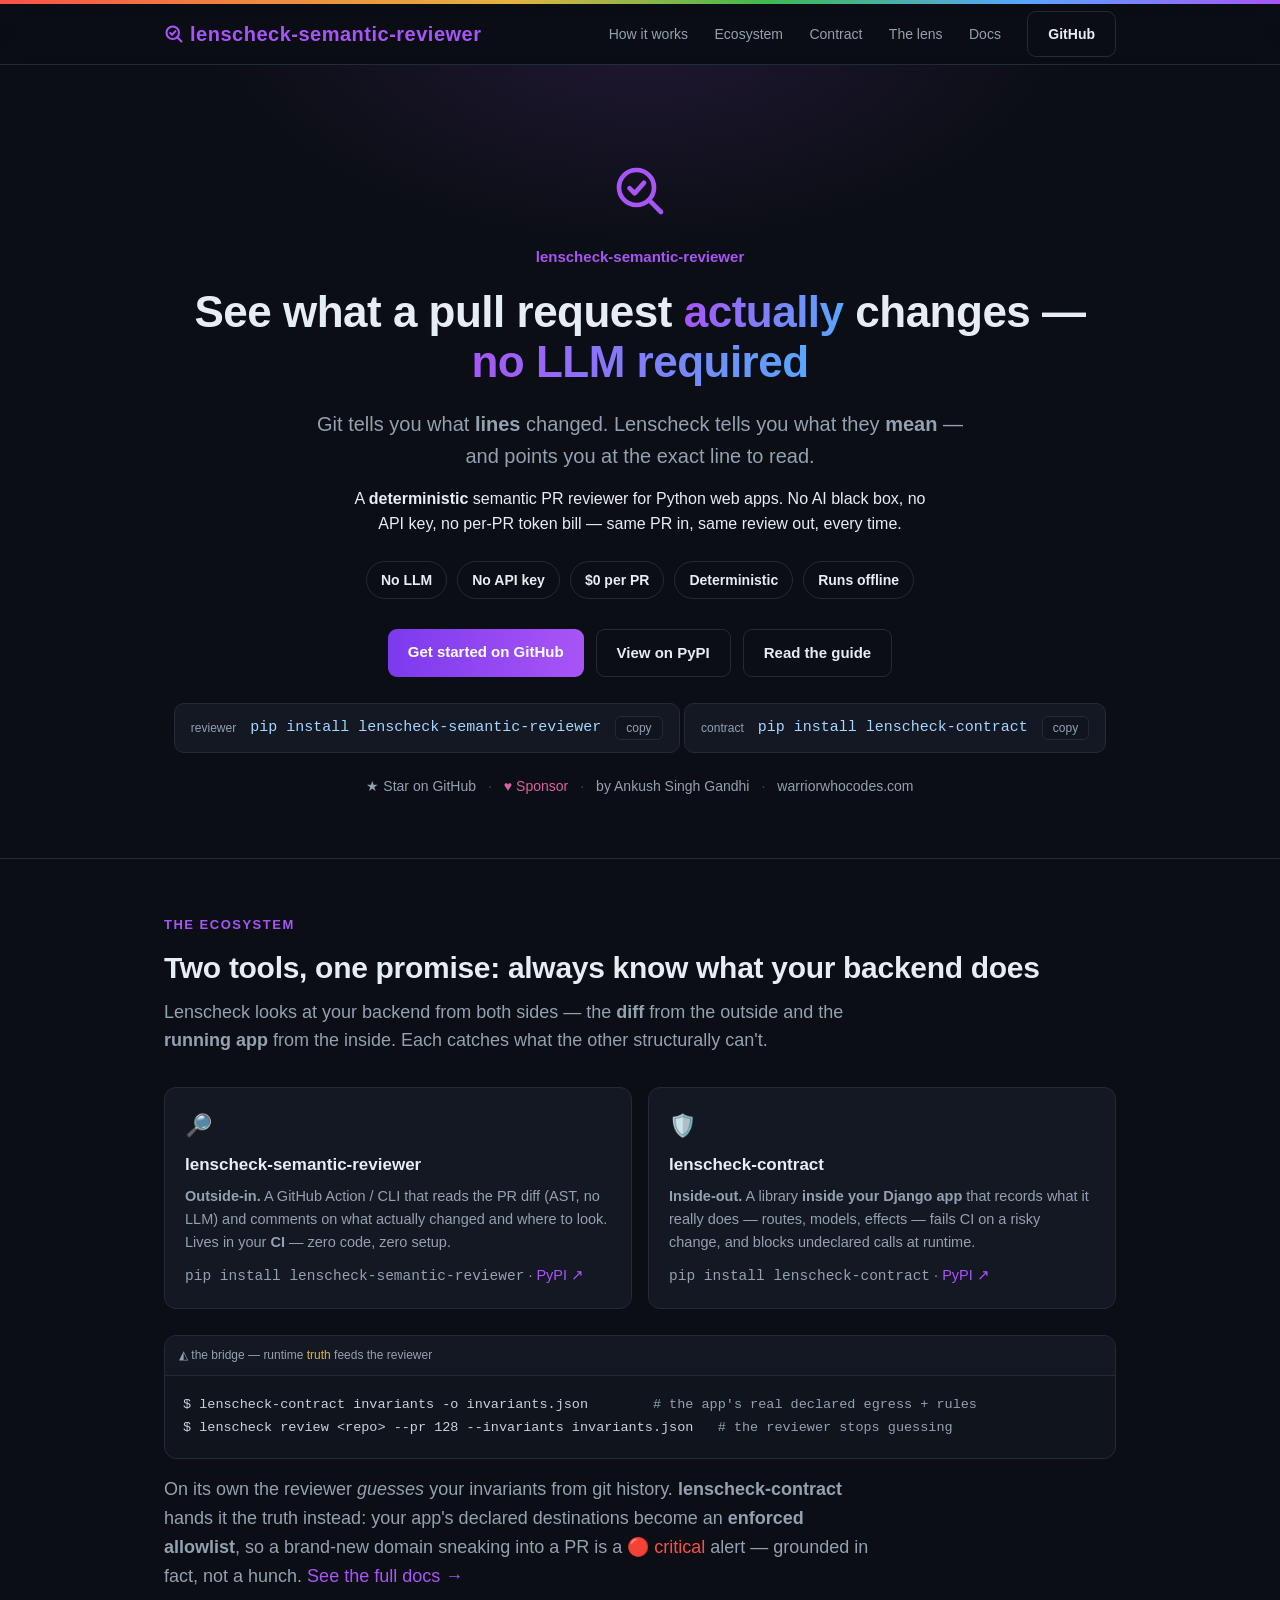
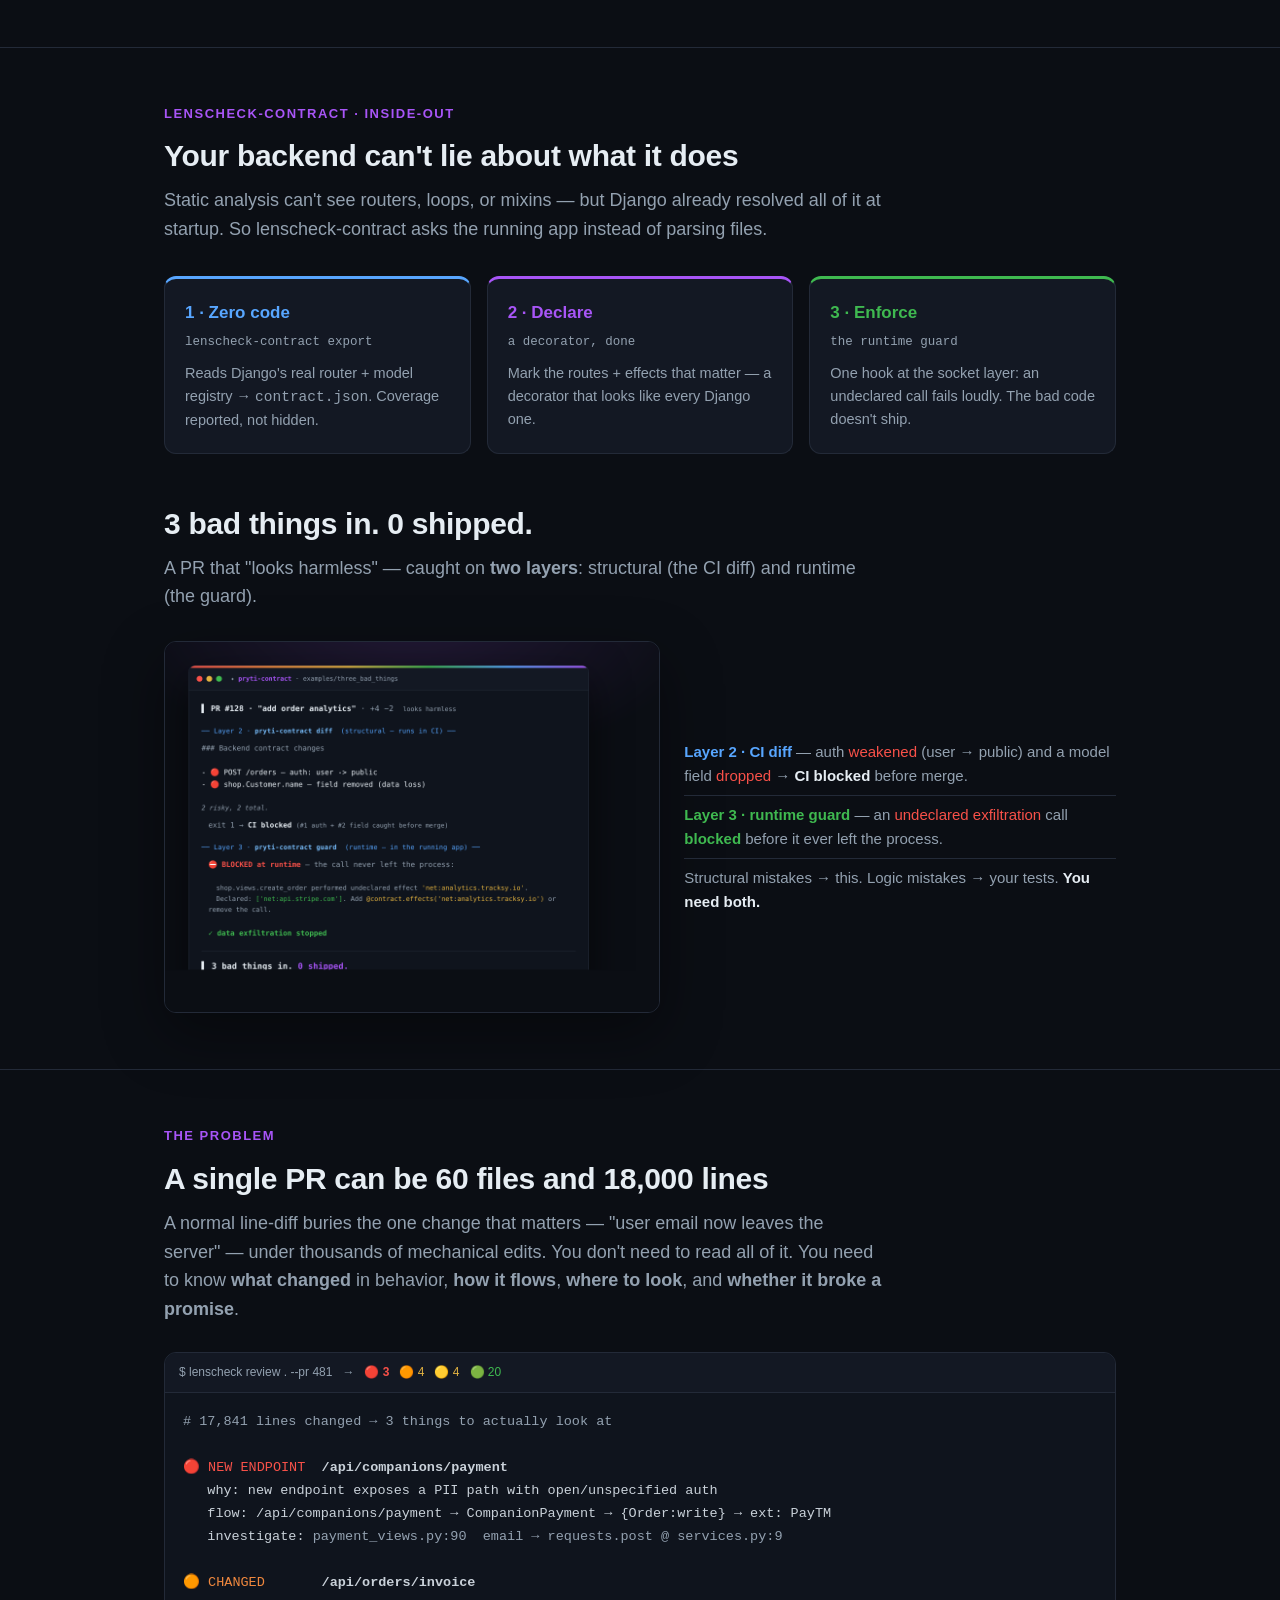
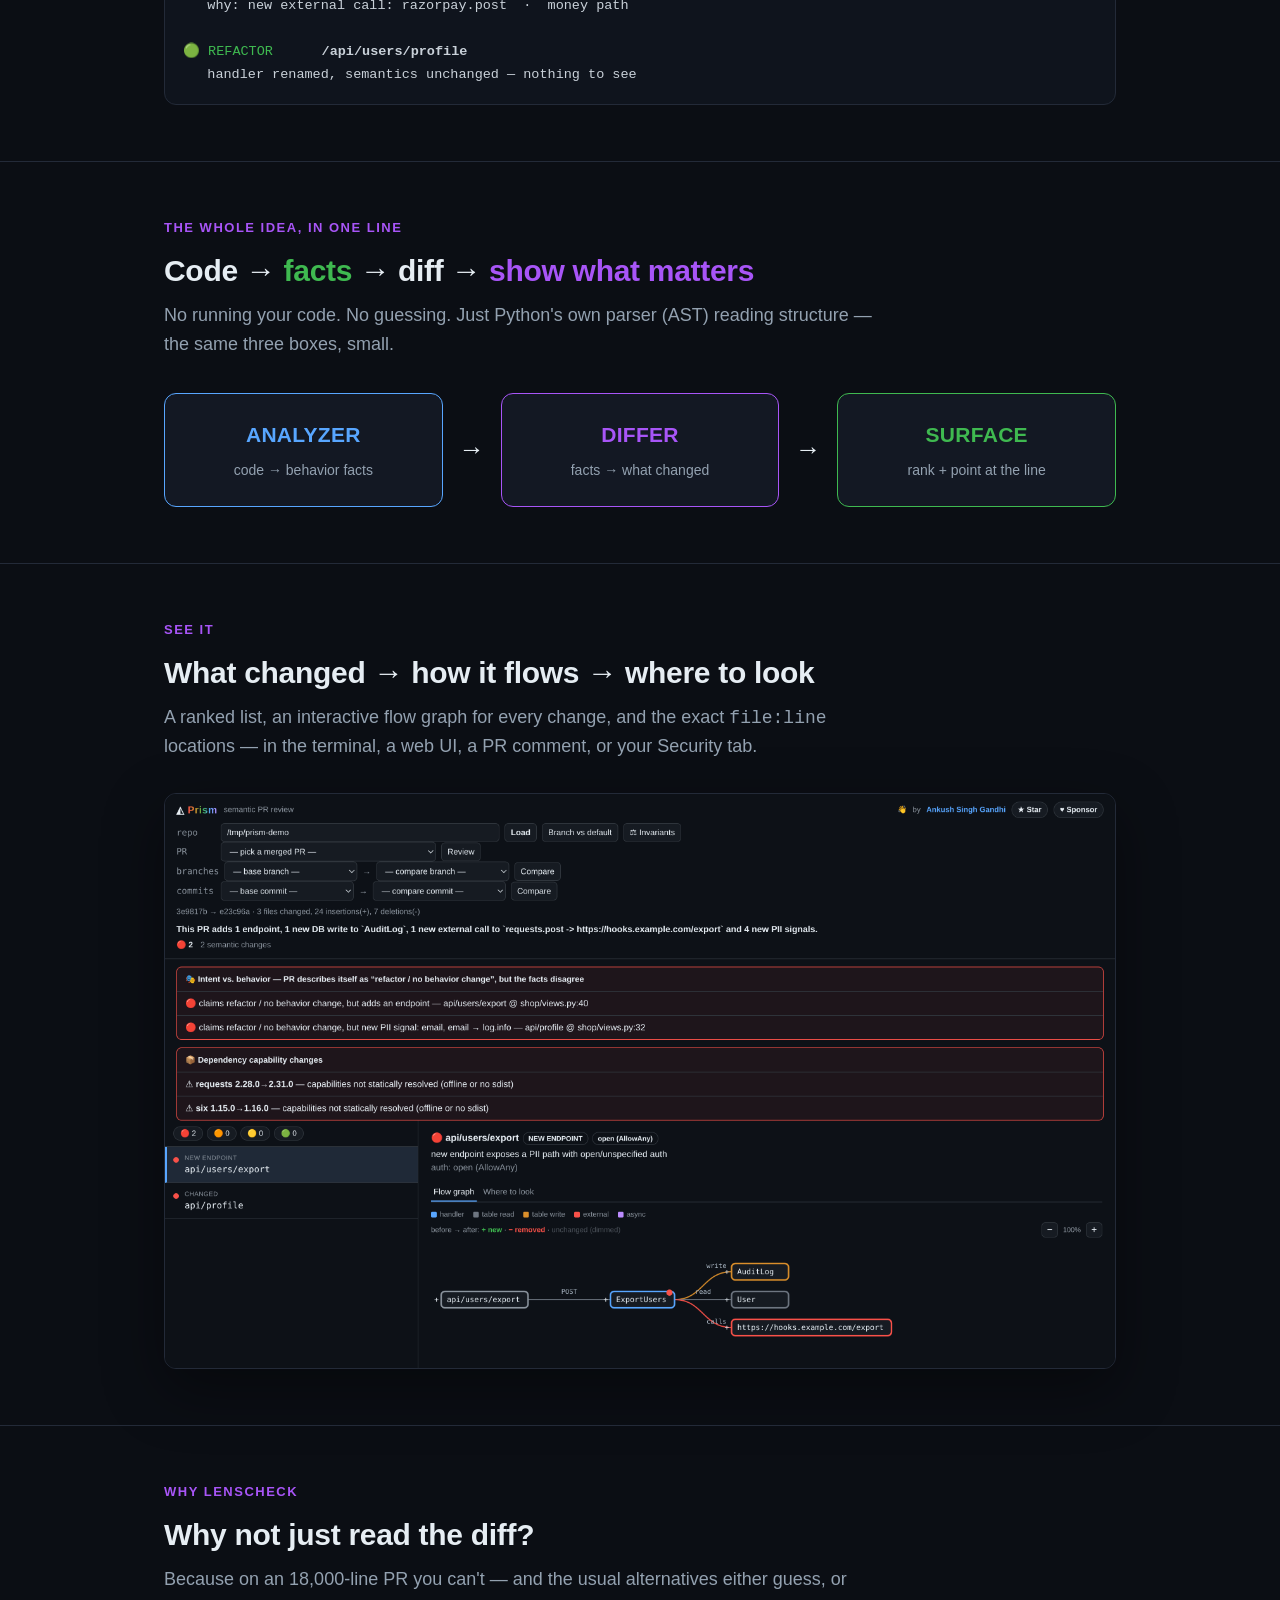
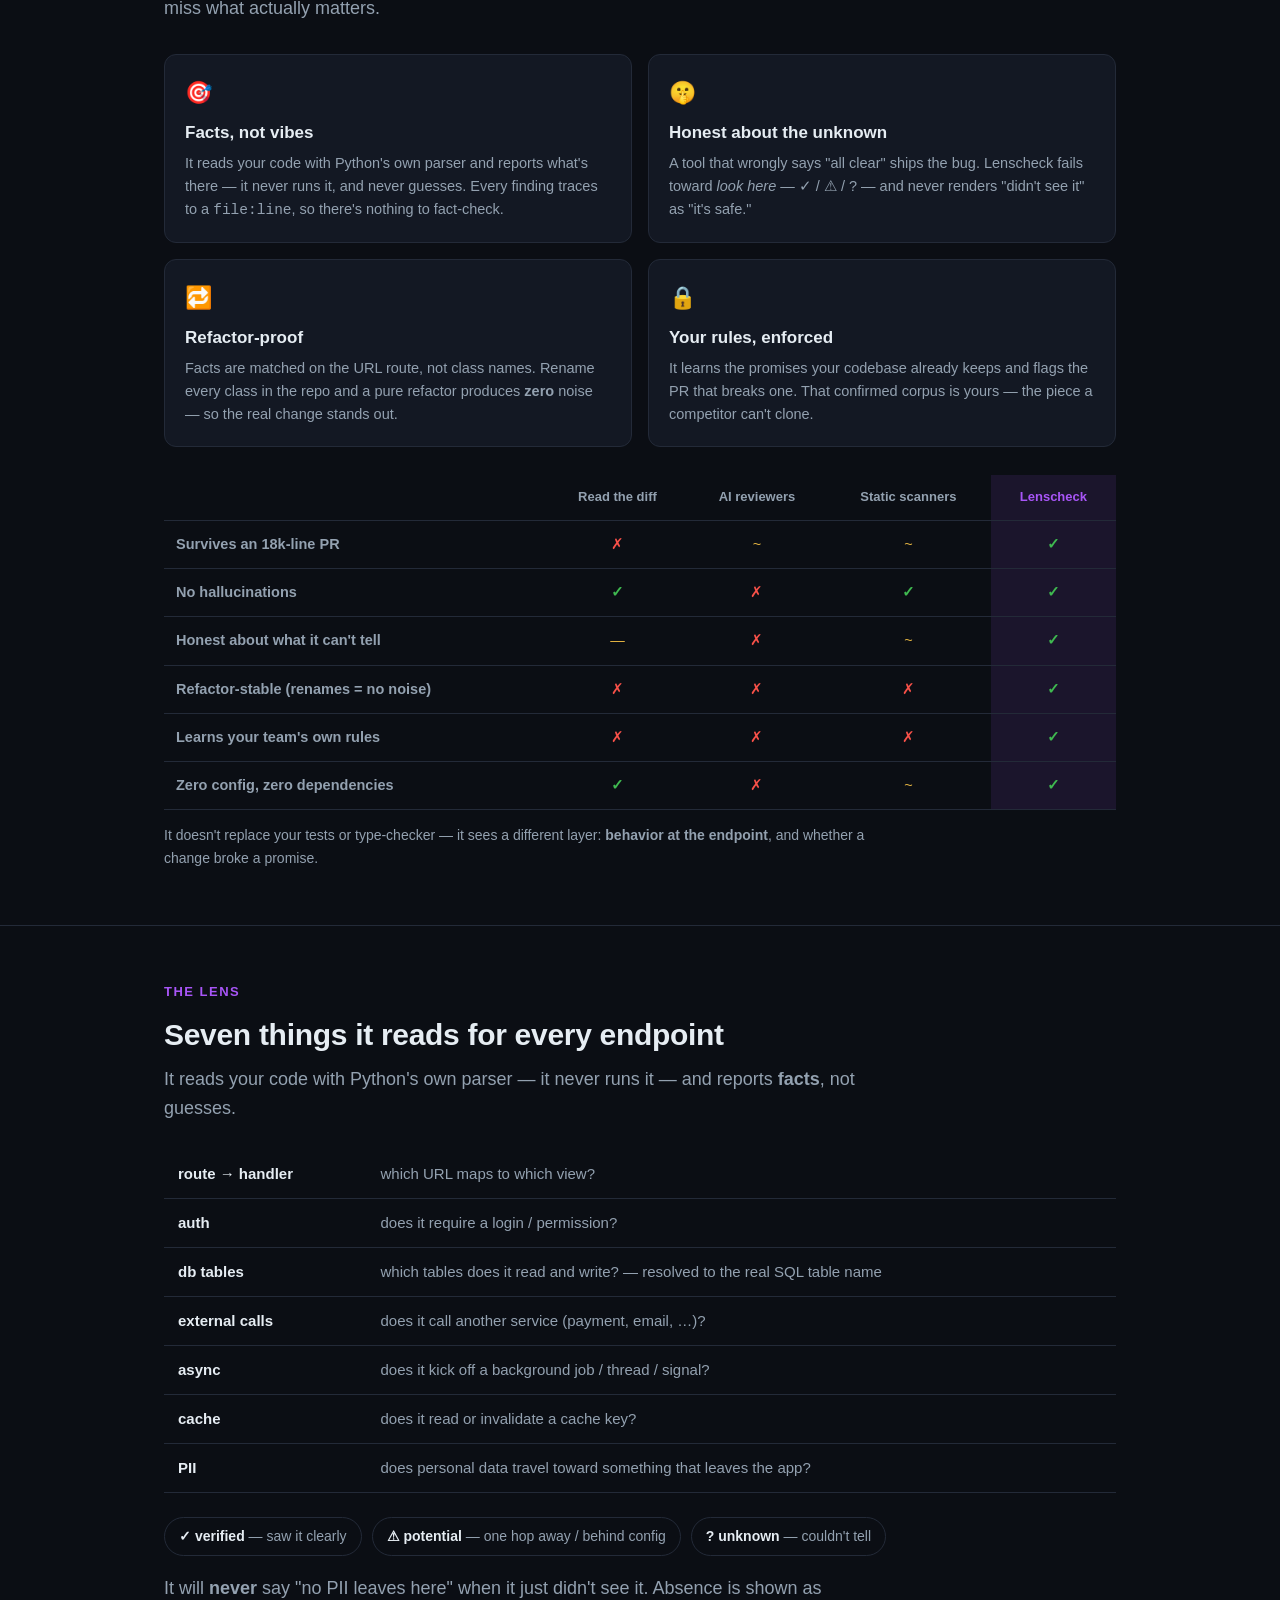
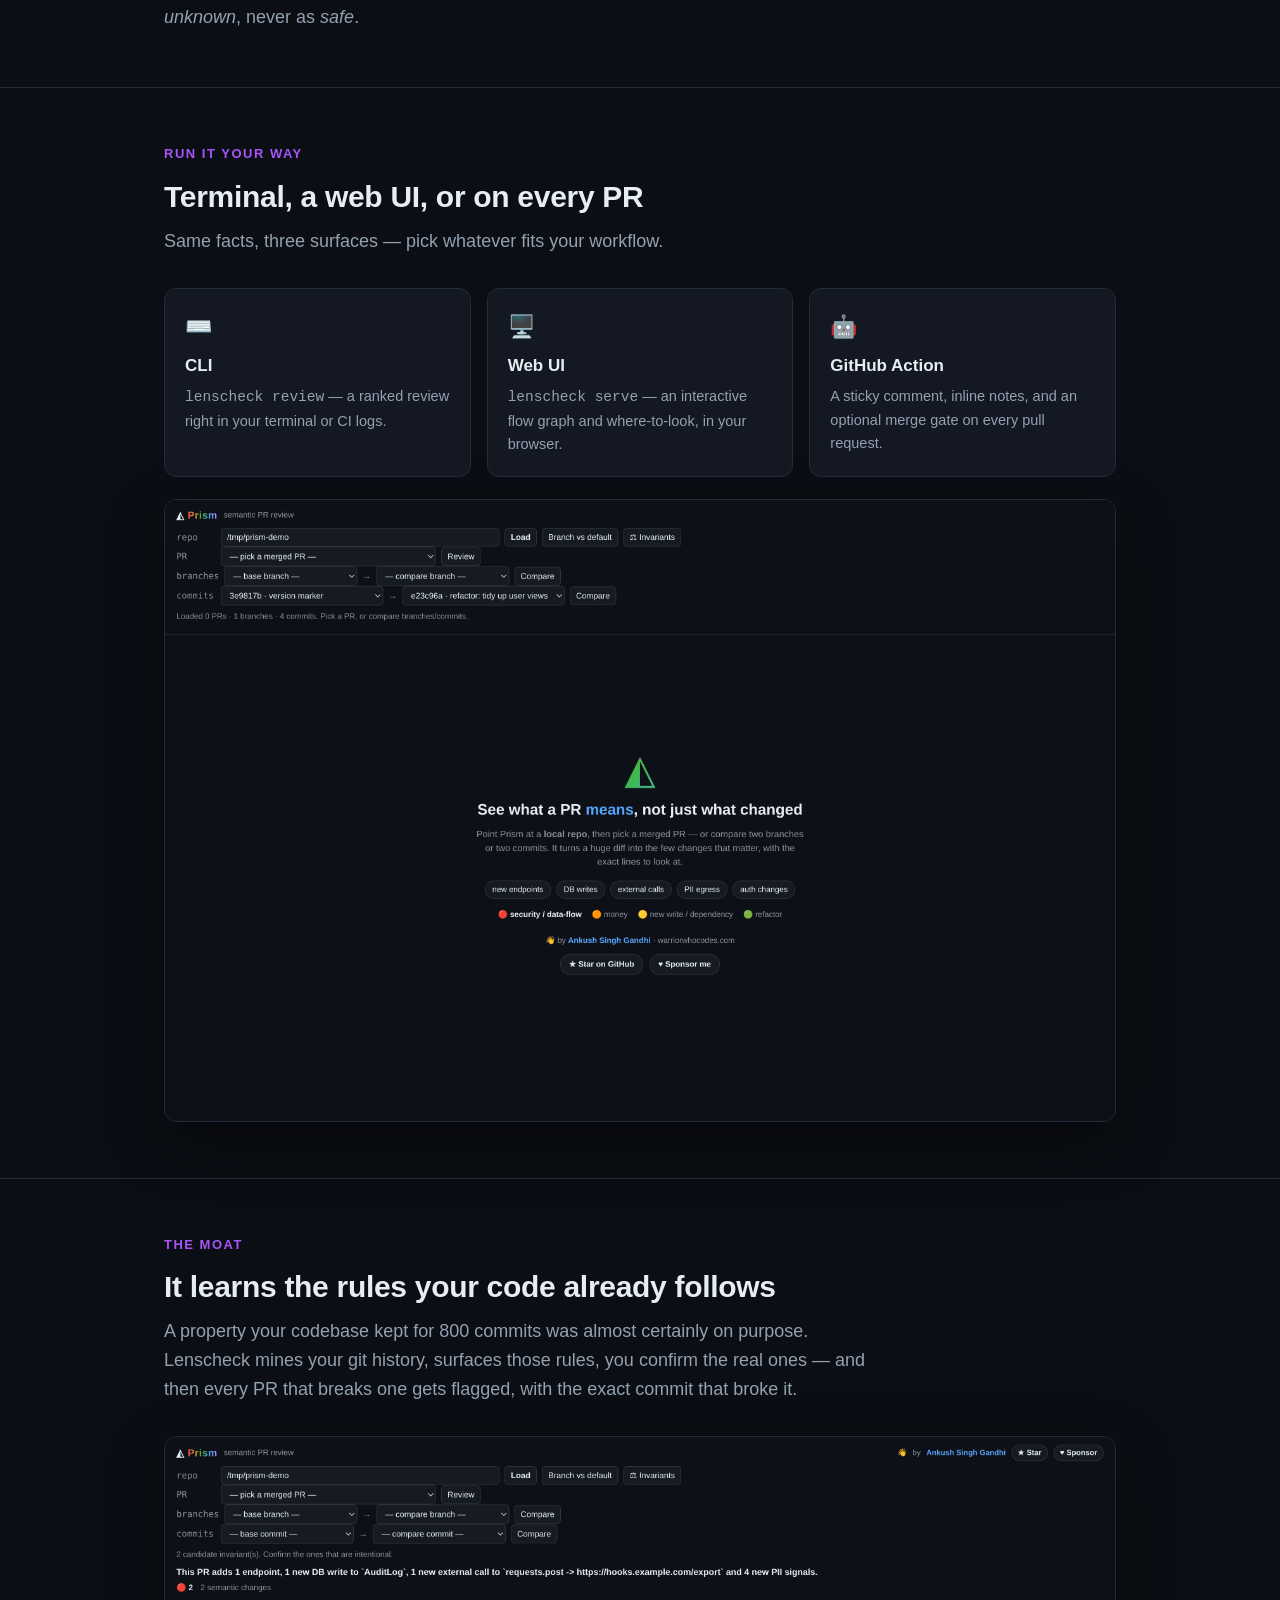
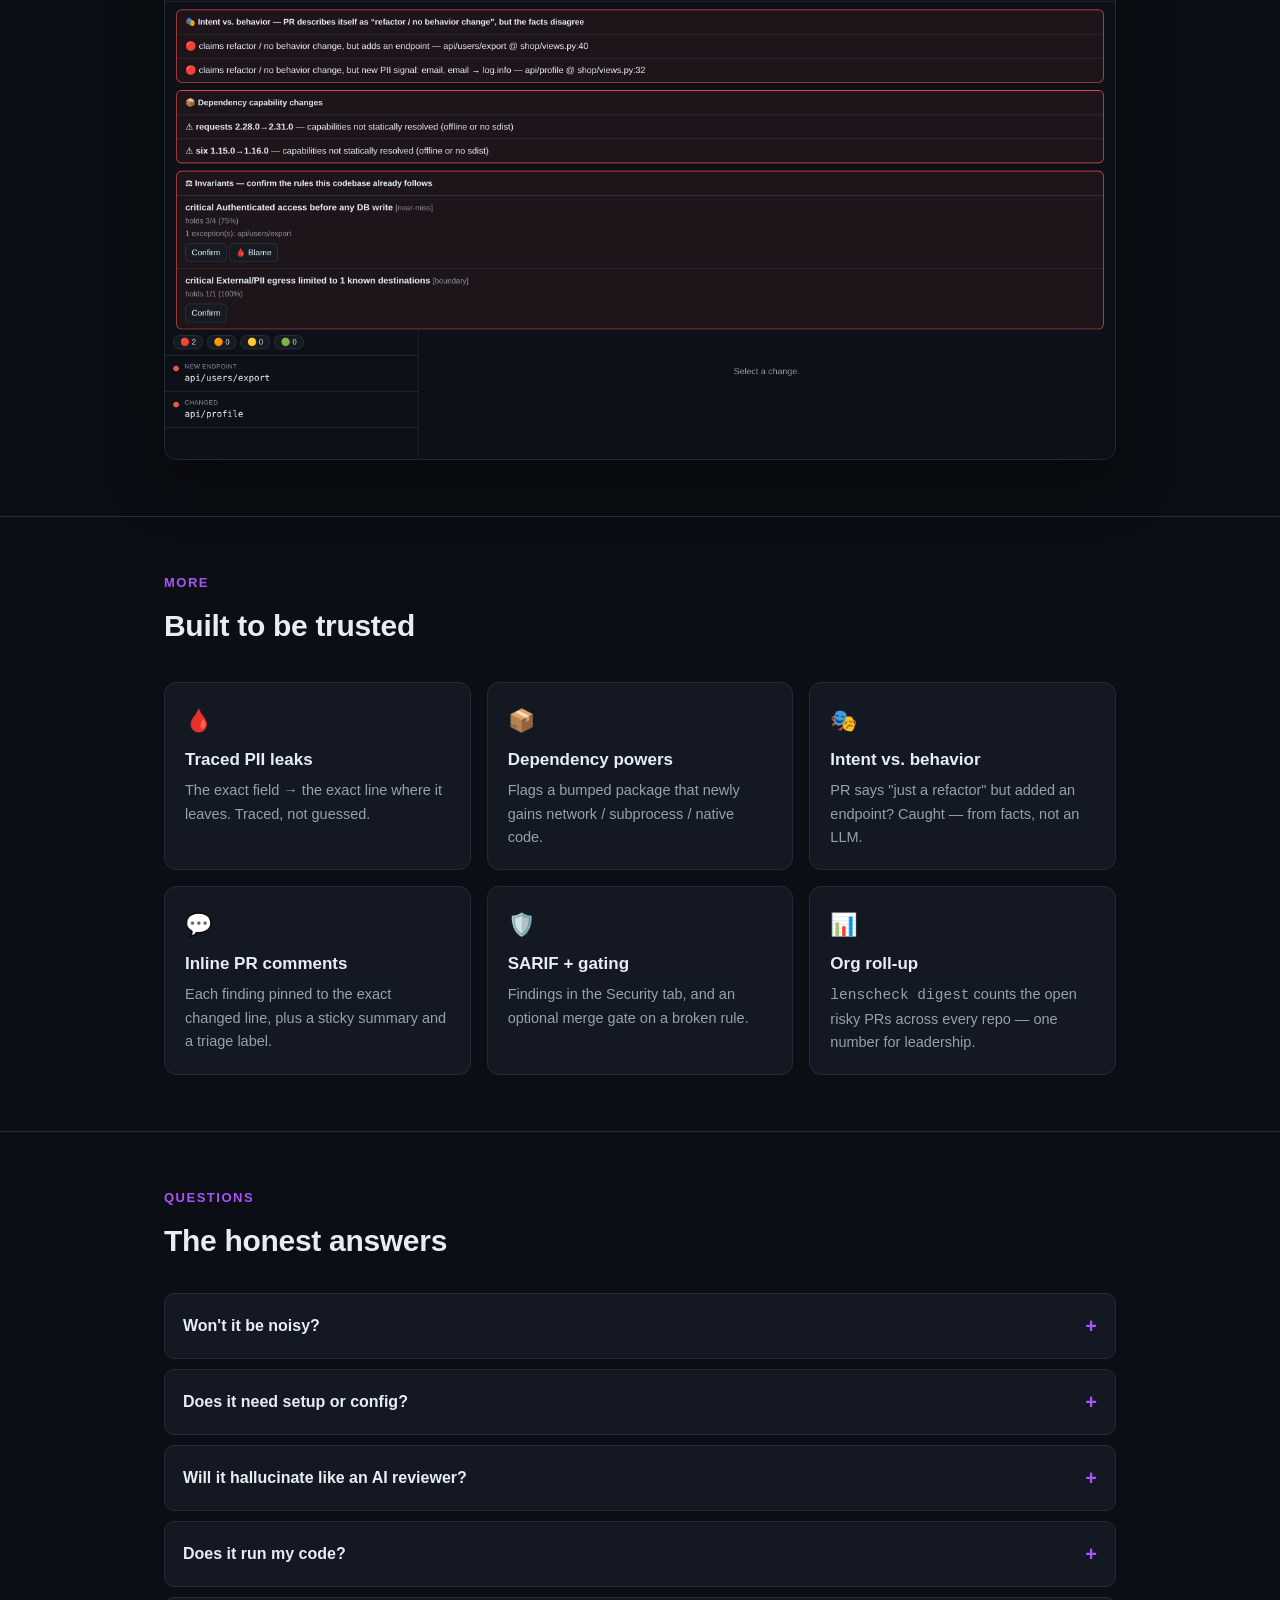
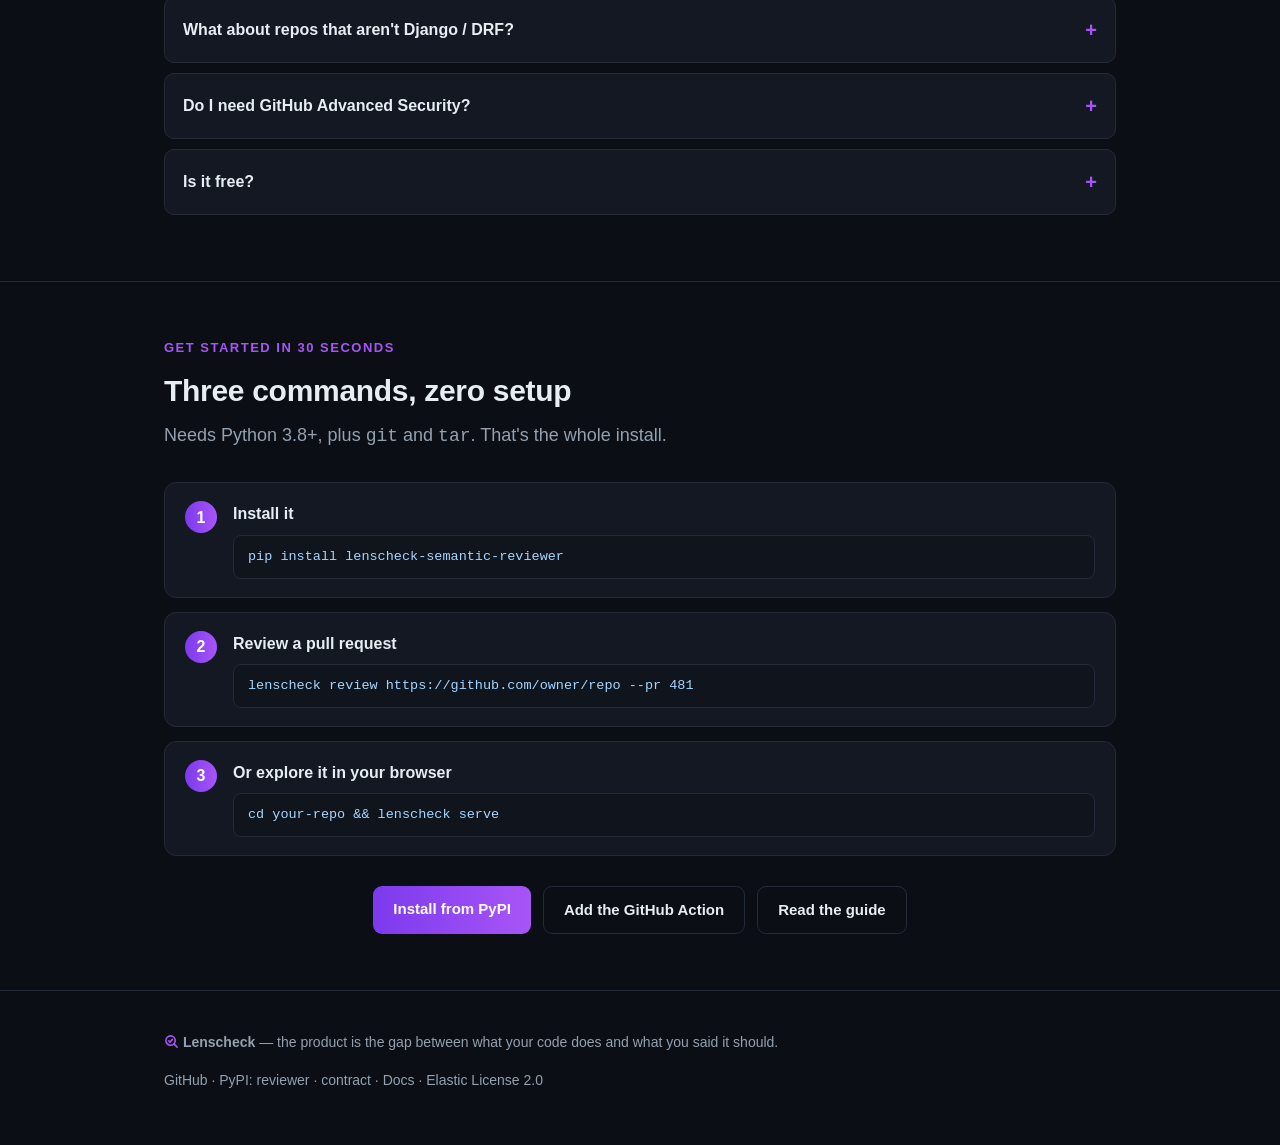
==== commit f87c4aaf: "remove old acronym tagline, add lens icon" ====
--- a/docs/index.html
+++ b/docs/index.html
@@ -9,7 +9,7 @@
 <meta name="author" content="Ankush Singh Gandhi">
 <meta name="robots" content="index,follow,max-image-preview:large">
 <link rel="canonical" href="https://warriorwhocodes.com/lenscheck-semantic-reviewer/">
-<link rel="icon" href="data:image/svg+xml,<svg xmlns='http://www.w3.org/2000/svg' viewBox='0 0 100 100'><text y='.9em' font-size='90'>✦</text></svg>">
+<link rel="icon" href="data:image/svg+xml,<svg xmlns='http://www.w3.org/2000/svg' viewBox='0 0 24 24' fill='none' stroke='%23a855f7' stroke-width='2.5' stroke-linecap='round' stroke-linejoin='round'><circle cx='10.5' cy='10.5' r='7.5'/><path d='m21 21-5.2-5.2'/><path d='m7.5 10.8 2.2 2.2 4-4.5'/></svg>">
 
 <!-- Open Graph -->
 <meta property="og:type" content="website">
@@ -185,7 +185,7 @@
 <div class="spectrum"></div>
 
 <nav><div class="wrap">
-  <div class="logo">✦ <span>lenscheck-semantic-reviewer</span></div>
+  <div class="logo"><svg viewBox="0 0 24 24" width="20" height="20" fill="none" stroke="var(--accent)" stroke-width="2.5" stroke-linecap="round" stroke-linejoin="round" style="vertical-align:-3px"><circle cx="10.5" cy="10.5" r="7.5"/><path d="m21 21-5.2-5.2"/><path d="m7.5 10.8 2.2 2.2 4-4.5"/></svg> <span>lenscheck-semantic-reviewer</span></div>
   <div class="links">
     <a href="#how">How it works</a>
     <a href="#ecosystem">Ecosystem</a>
@@ -197,10 +197,9 @@
 </div></nav>
 
 <header class="hero"><div class="wrap">
-  <div class="mark">✦</div>
+  <div class="mark"><svg viewBox="0 0 24 24" width="56" height="56" fill="none" stroke="var(--accent)" stroke-width="2" stroke-linecap="round" stroke-linejoin="round"><circle cx="10.5" cy="10.5" r="7.5"/><path d="m21 21-5.2-5.2"/><path d="m7.5 10.8 2.2 2.2 4-4.5"/></svg></div>
   <div class="eyebrow" style="text-transform:none;font-size:15px;letter-spacing:0;margin-bottom:2px">lenscheck-semantic-reviewer</div>
   <h1>See what a pull request <em>actually</em> changes — <em>no LLM required</em></h1>
-  <p class="sub" style="font-size:14px;margin-top:10px"><b style="color:var(--accent)">LENSCHECK</b> — Pull Request Review, Yield &amp; Technical Intelligence</p>
   <p class="sub">Git tells you what <b>lines</b> changed. Lenscheck tells you what they <b>mean</b> — and points you at the exact line to read.</p>
   <p class="one">A <b>deterministic</b> semantic PR reviewer for Python web apps. No AI black box, no API key, no per-PR token bill — same PR in, same review out, every time.</p>
   <div class="pills" style="justify-content:center">
@@ -298,9 +297,9 @@
     <div class="bar">$ lenscheck review . --pr 481 &nbsp;&nbsp;→&nbsp;&nbsp; <b>🔴 3</b> &nbsp; <i>🟠 4</i> &nbsp; <span style="color:#e3b341">🟡 4</span> &nbsp; <s>🟢 20</s></div>
 <pre><span class="muted"># 17,841 lines changed → 3 things to actually look at</span>
 
-<span class="c-crit">🔴 NEW ENDPOINT</span>  <b>/api/orders/payment</b>
+<span class="c-crit">🔴 NEW ENDPOINT</span>  <b>/api/companions/payment</b>
    why: new endpoint exposes a PII path with open/unspecified auth
-   flow: /api/orders/payment → OrderPayment → {Order:write} → ext: PayTM
+   flow: /api/companions/payment → CompanionPayment → {Order:write} → ext: PayTM
    investigate: <span class="muted">payment_views.py:90</span>  <span class="muted">email → requests.post @ services.py:9</span>
 
 <span class="c-high">🟠 CHANGED</span>       <b>/api/orders/invoice</b>
@@ -452,7 +451,7 @@
 </div></section>
 
 <footer><div class="wrap">
-  <div>✦ <b>Lenscheck</b> — the product is the gap between what your code does and what you said it should.</div>
+  <div><svg viewBox="0 0 24 24" width="15" height="15" fill="none" stroke="var(--accent)" stroke-width="2.5" stroke-linecap="round" stroke-linejoin="round" style="vertical-align:-2px"><circle cx="10.5" cy="10.5" r="7.5"/><path d="m21 21-5.2-5.2"/><path d="m7.5 10.8 2.2 2.2 4-4.5"/></svg> <b>Lenscheck</b> — the product is the gap between what your code does and what you said it should.</div>
   <div>
     <a href="https://github.com/AnkushSinghGandhi/lenscheck-semantic-reviewer">GitHub</a> ·
     PyPI: <a href="https://pypi.org/project/lenscheck-semantic-reviewer/">reviewer</a> ·
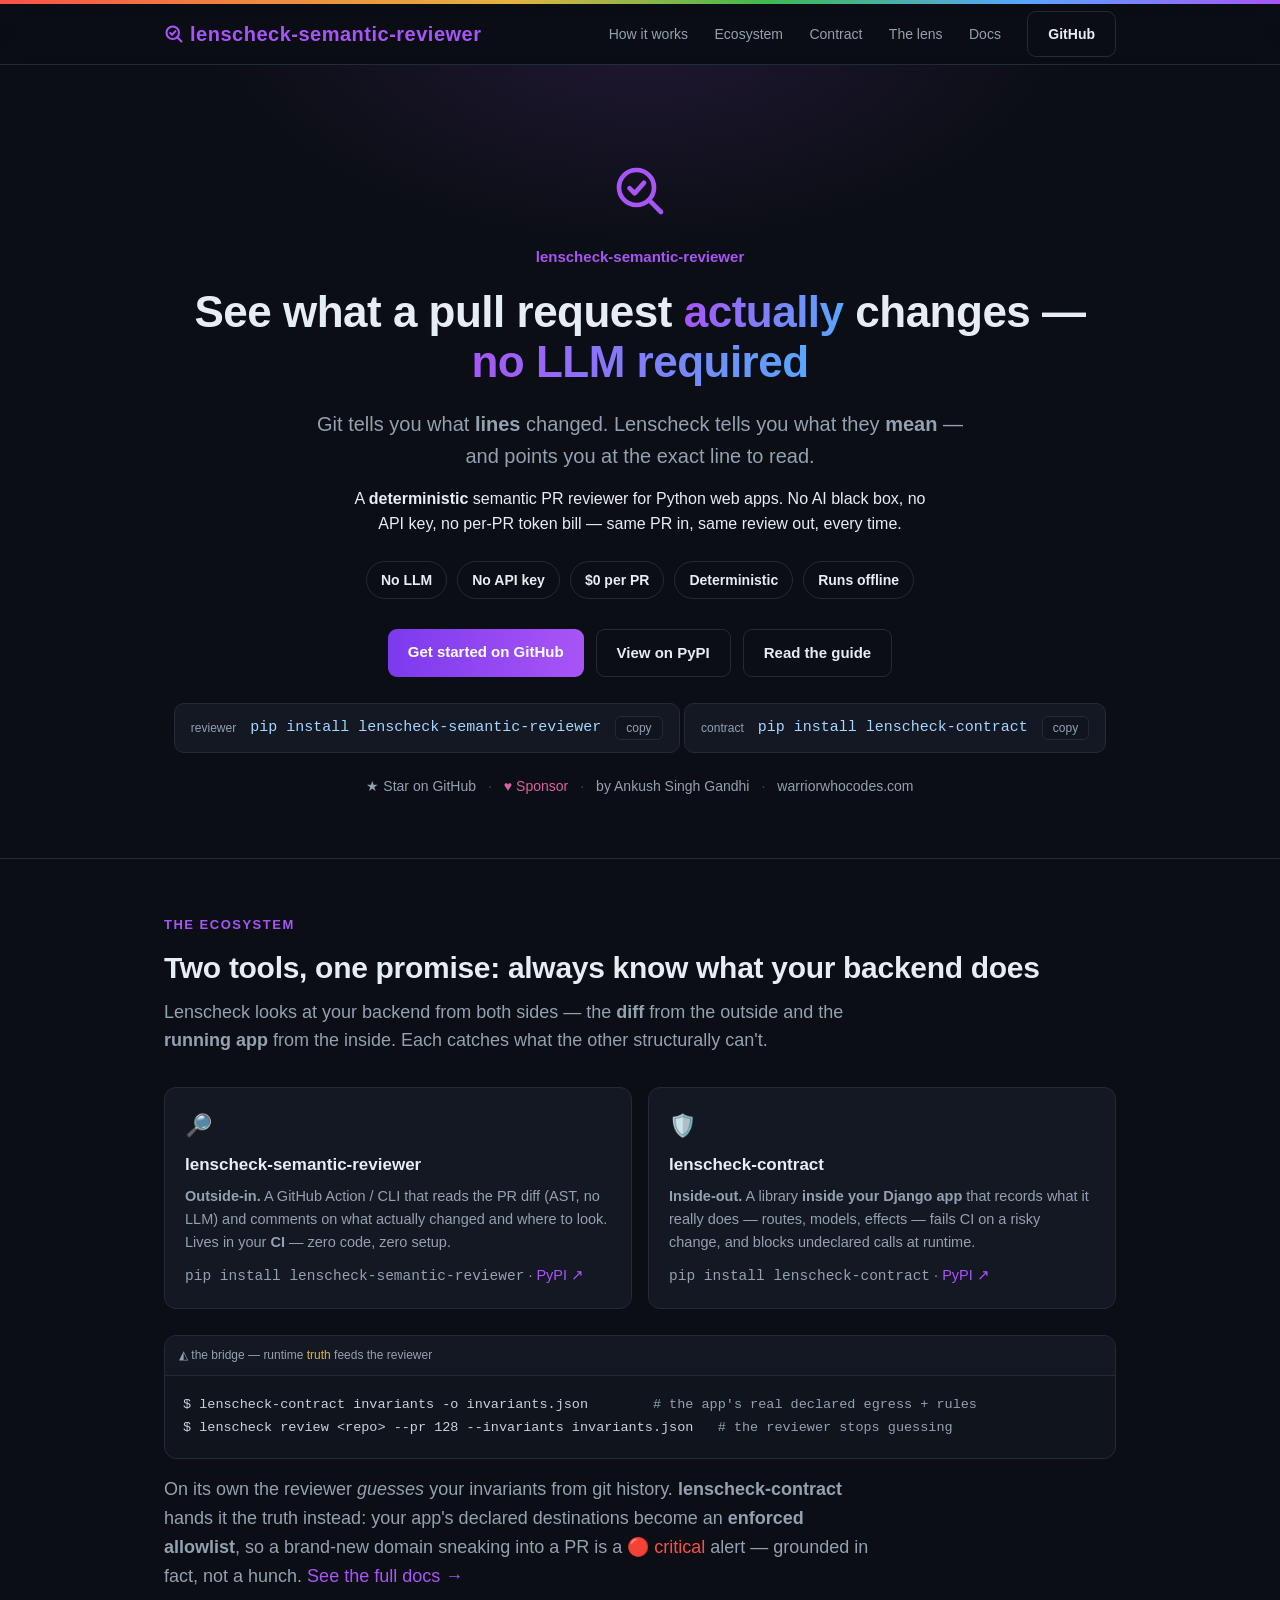
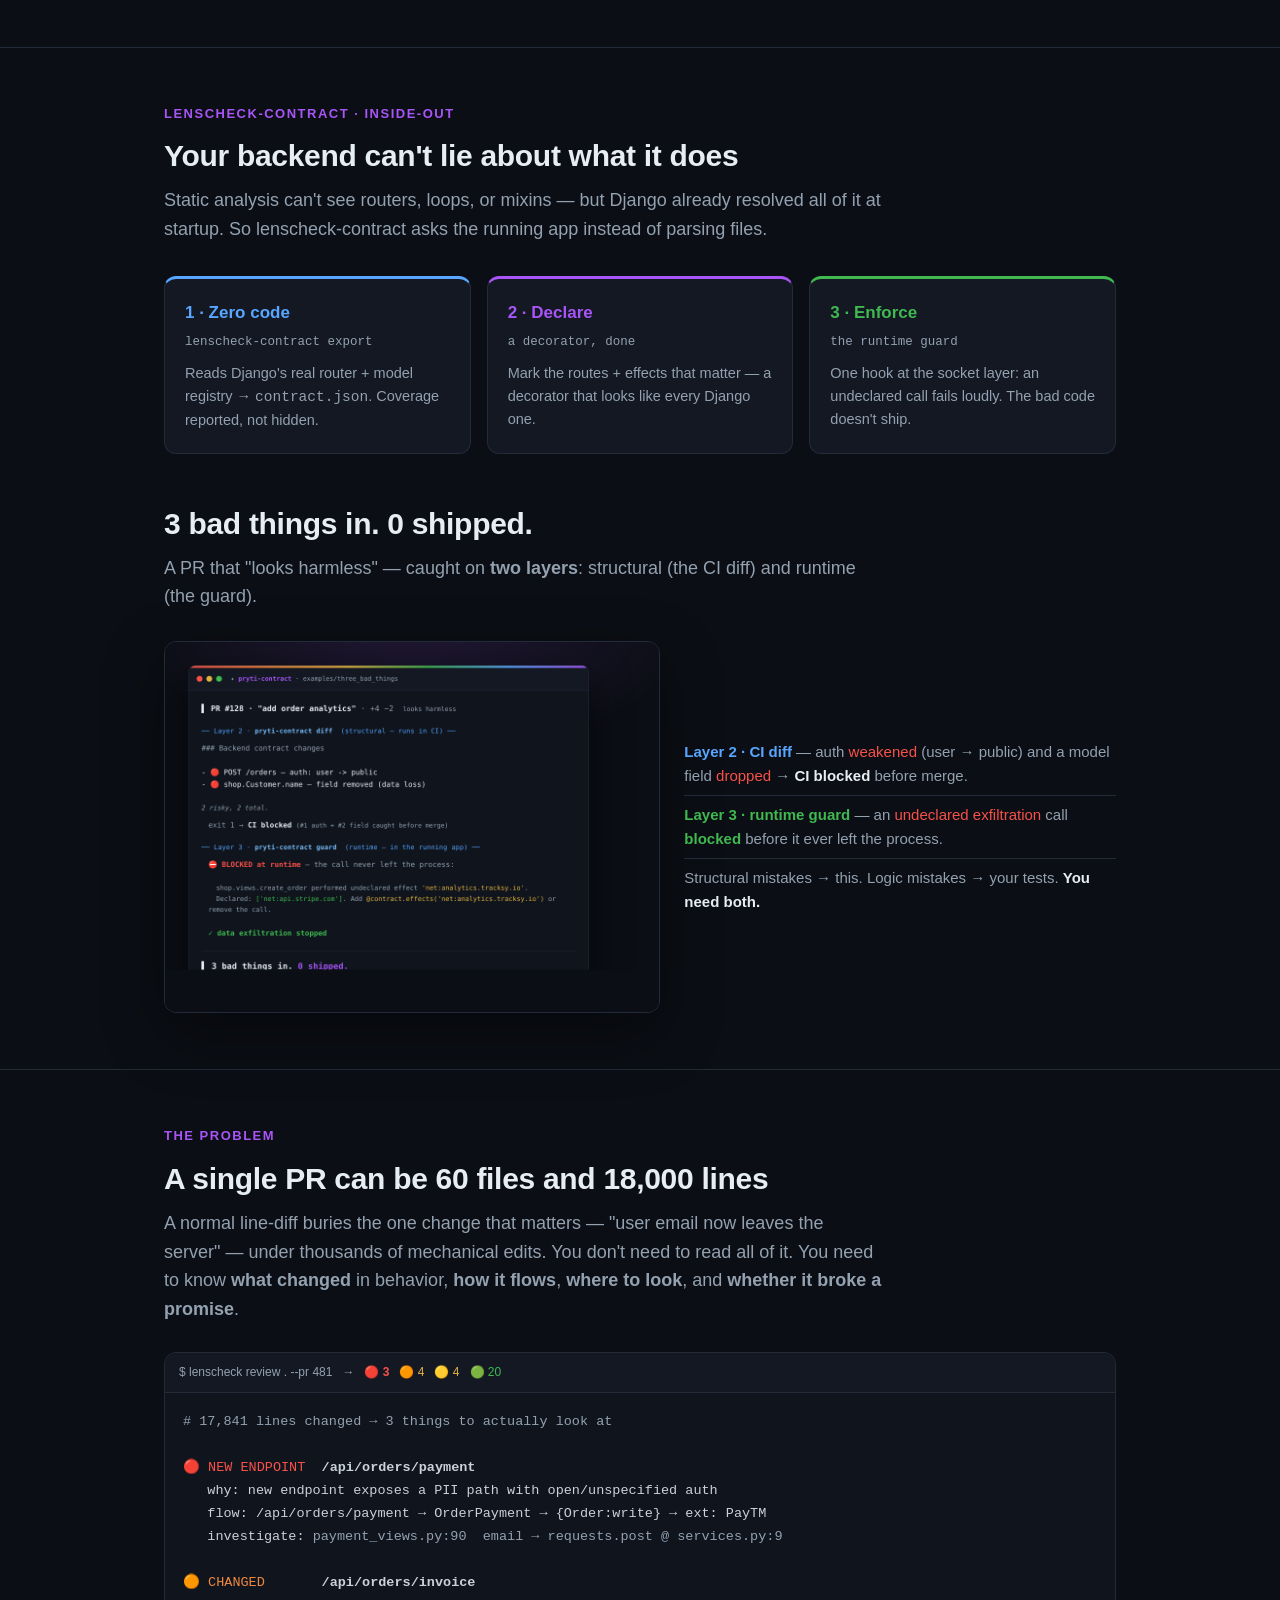
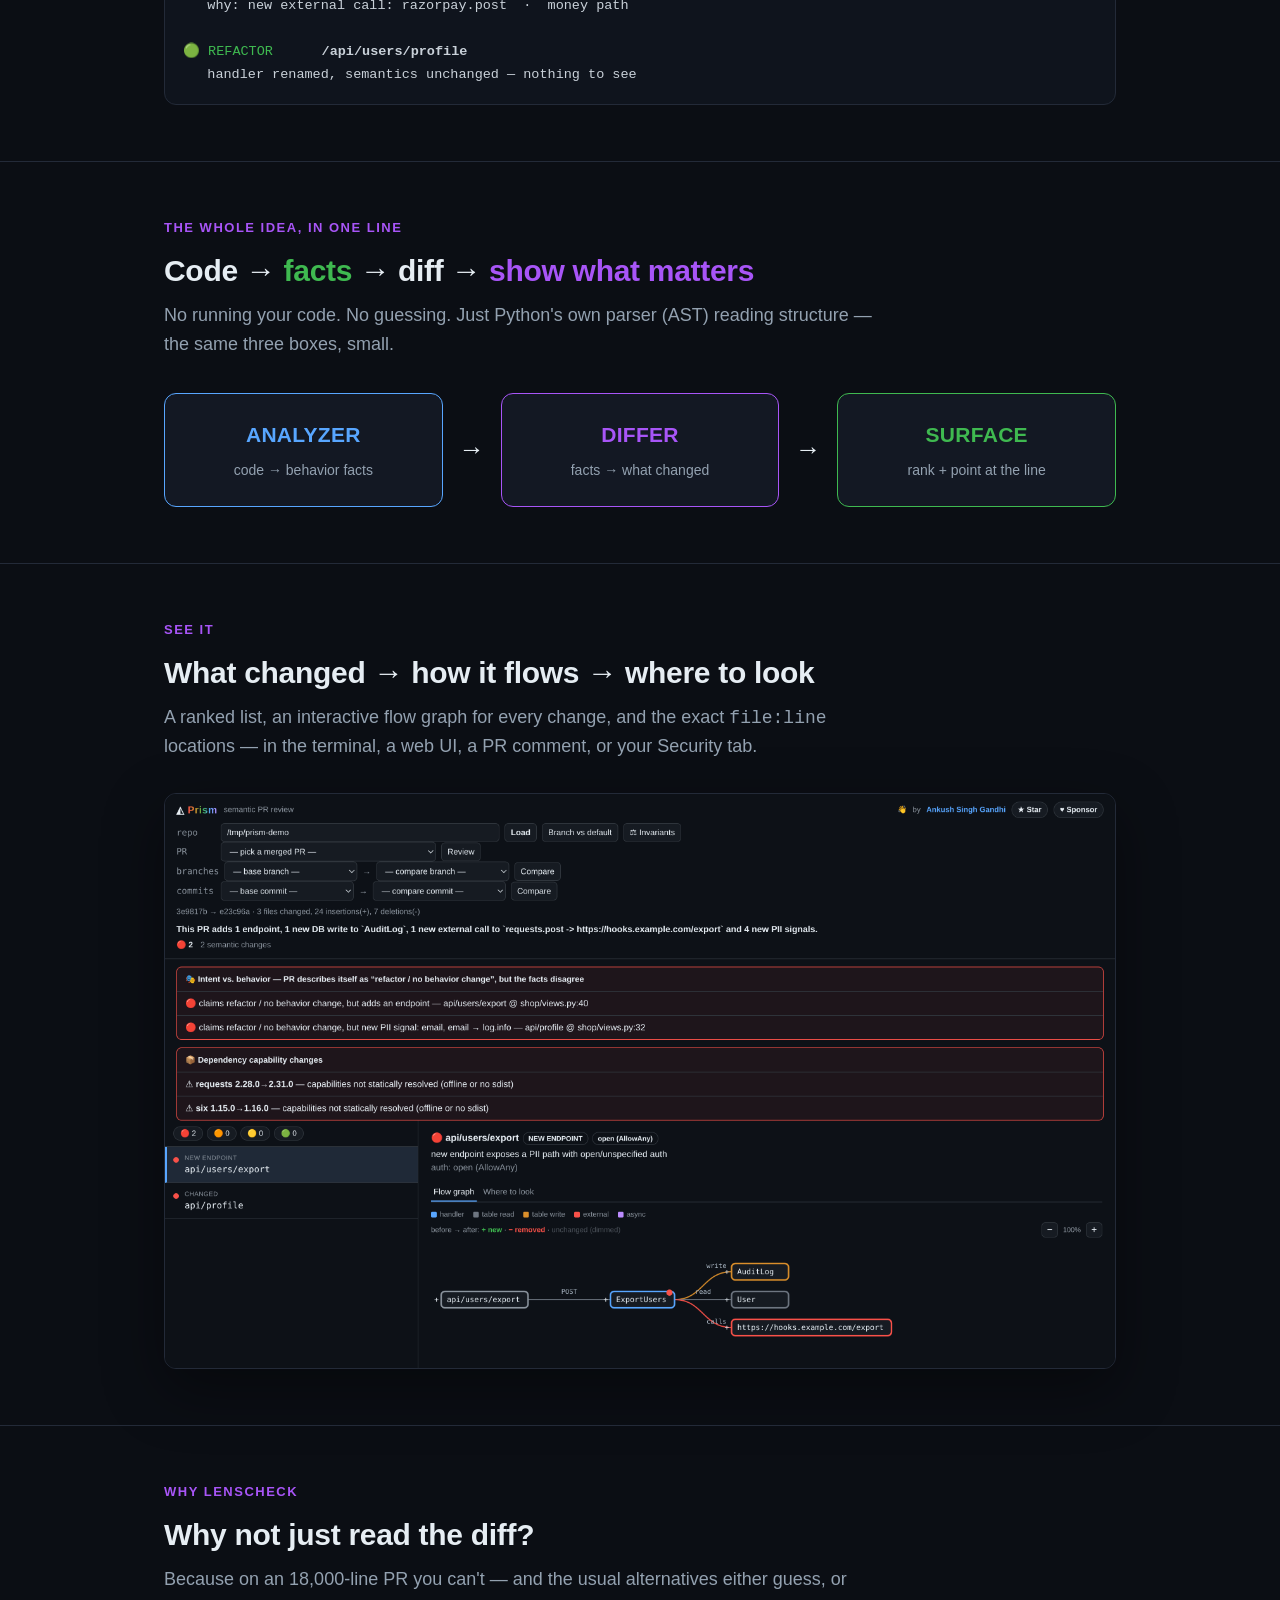
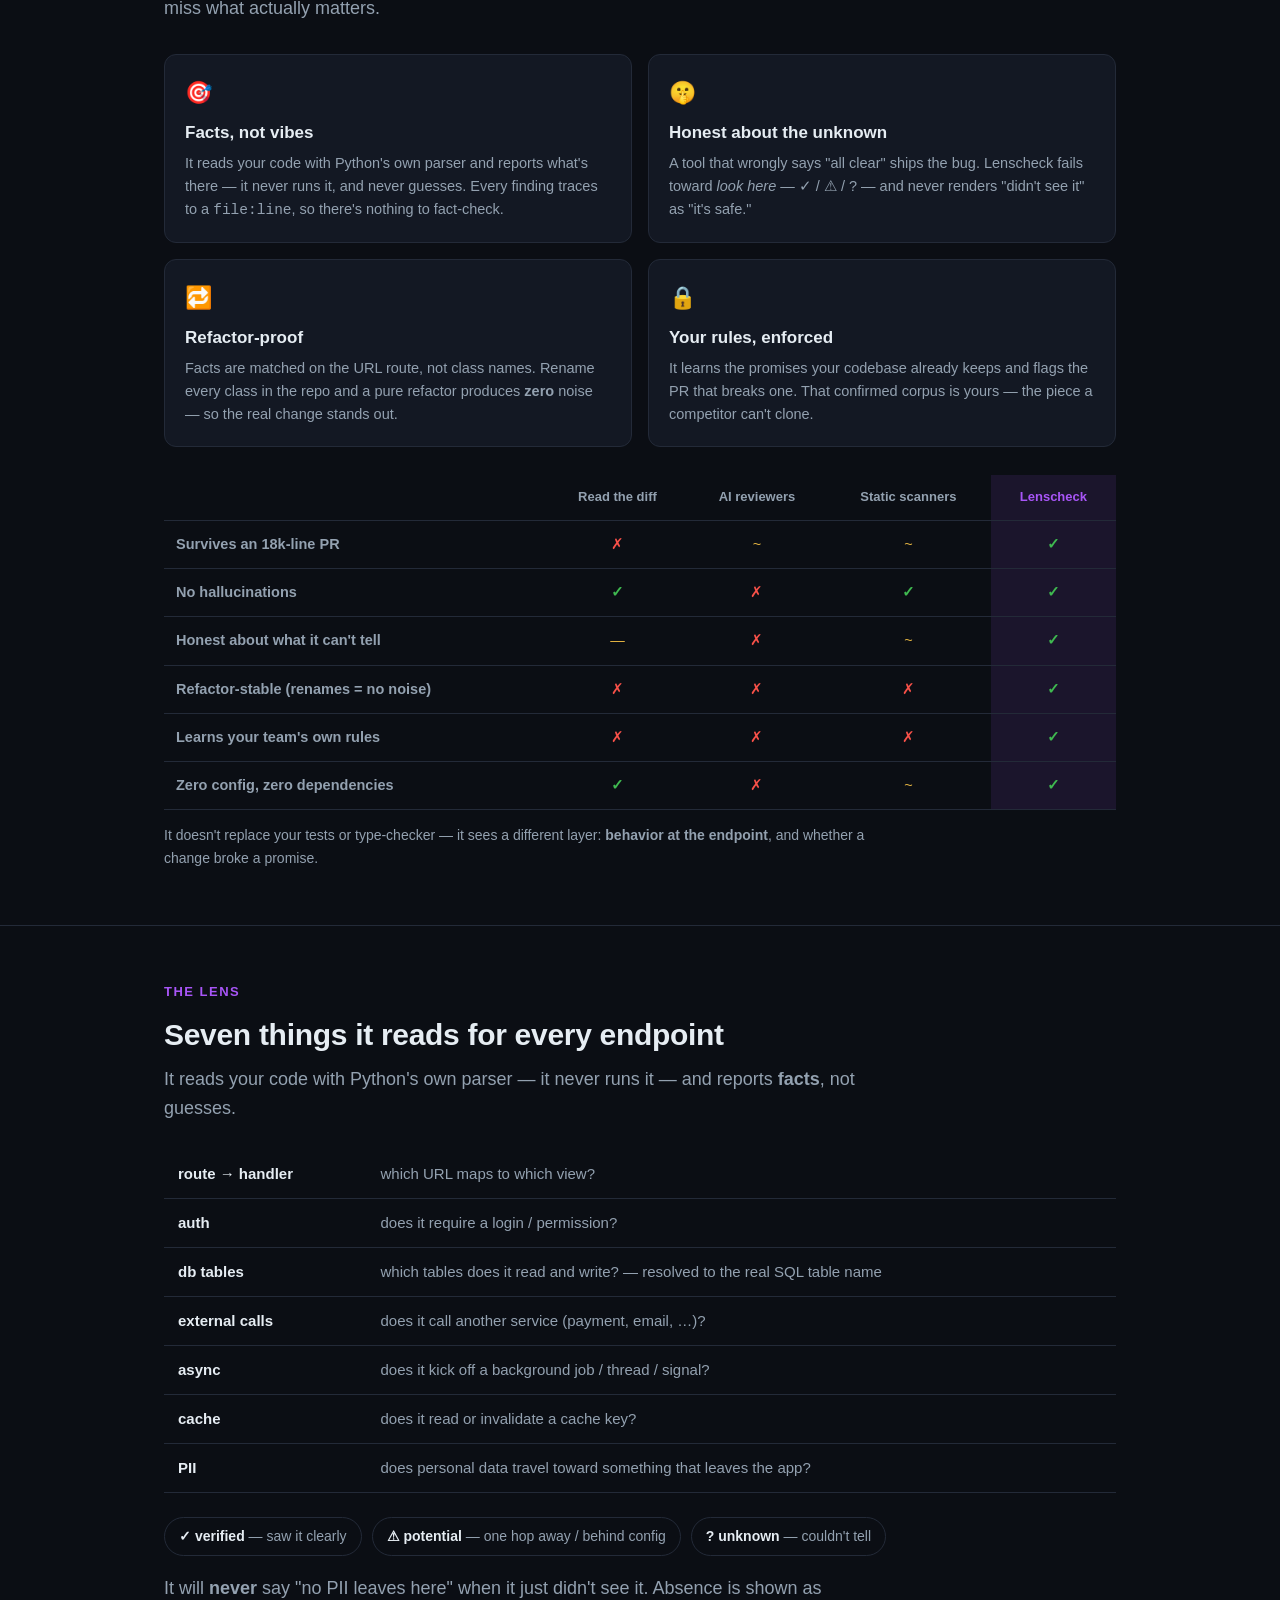
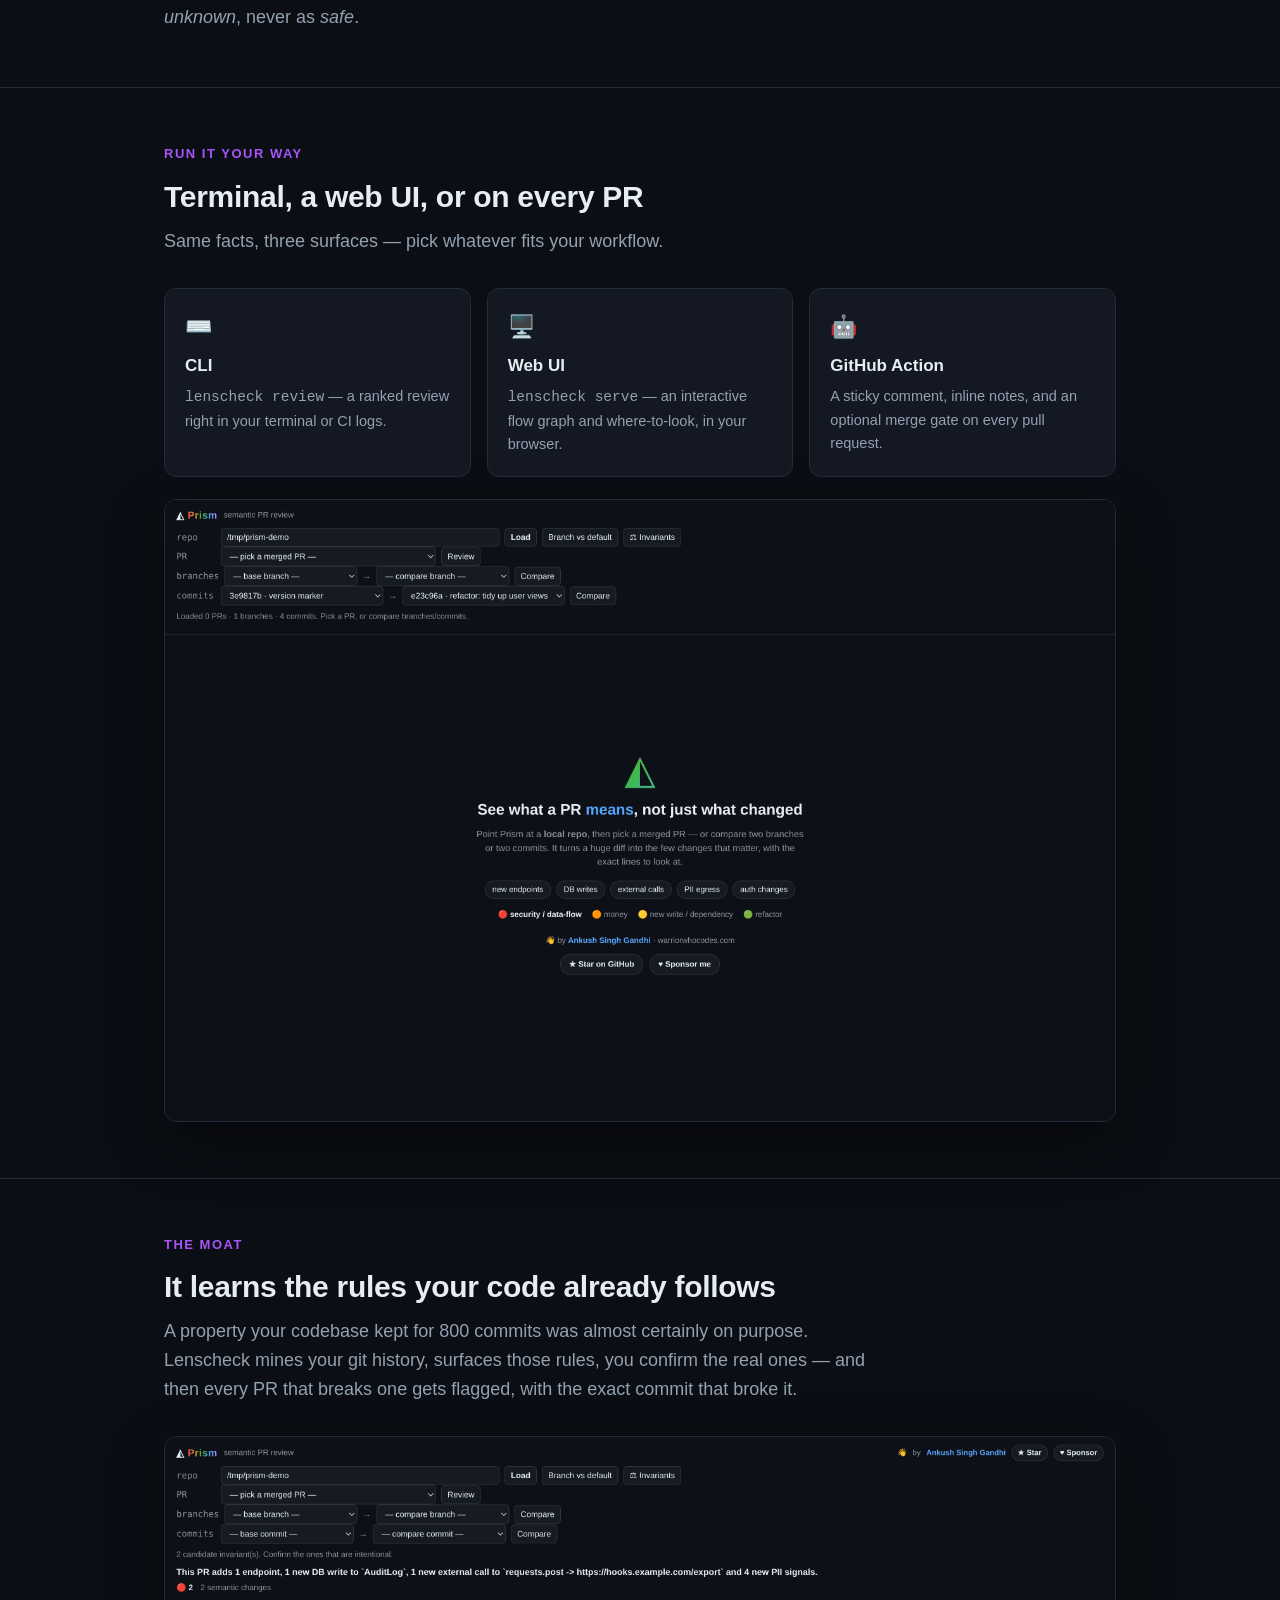
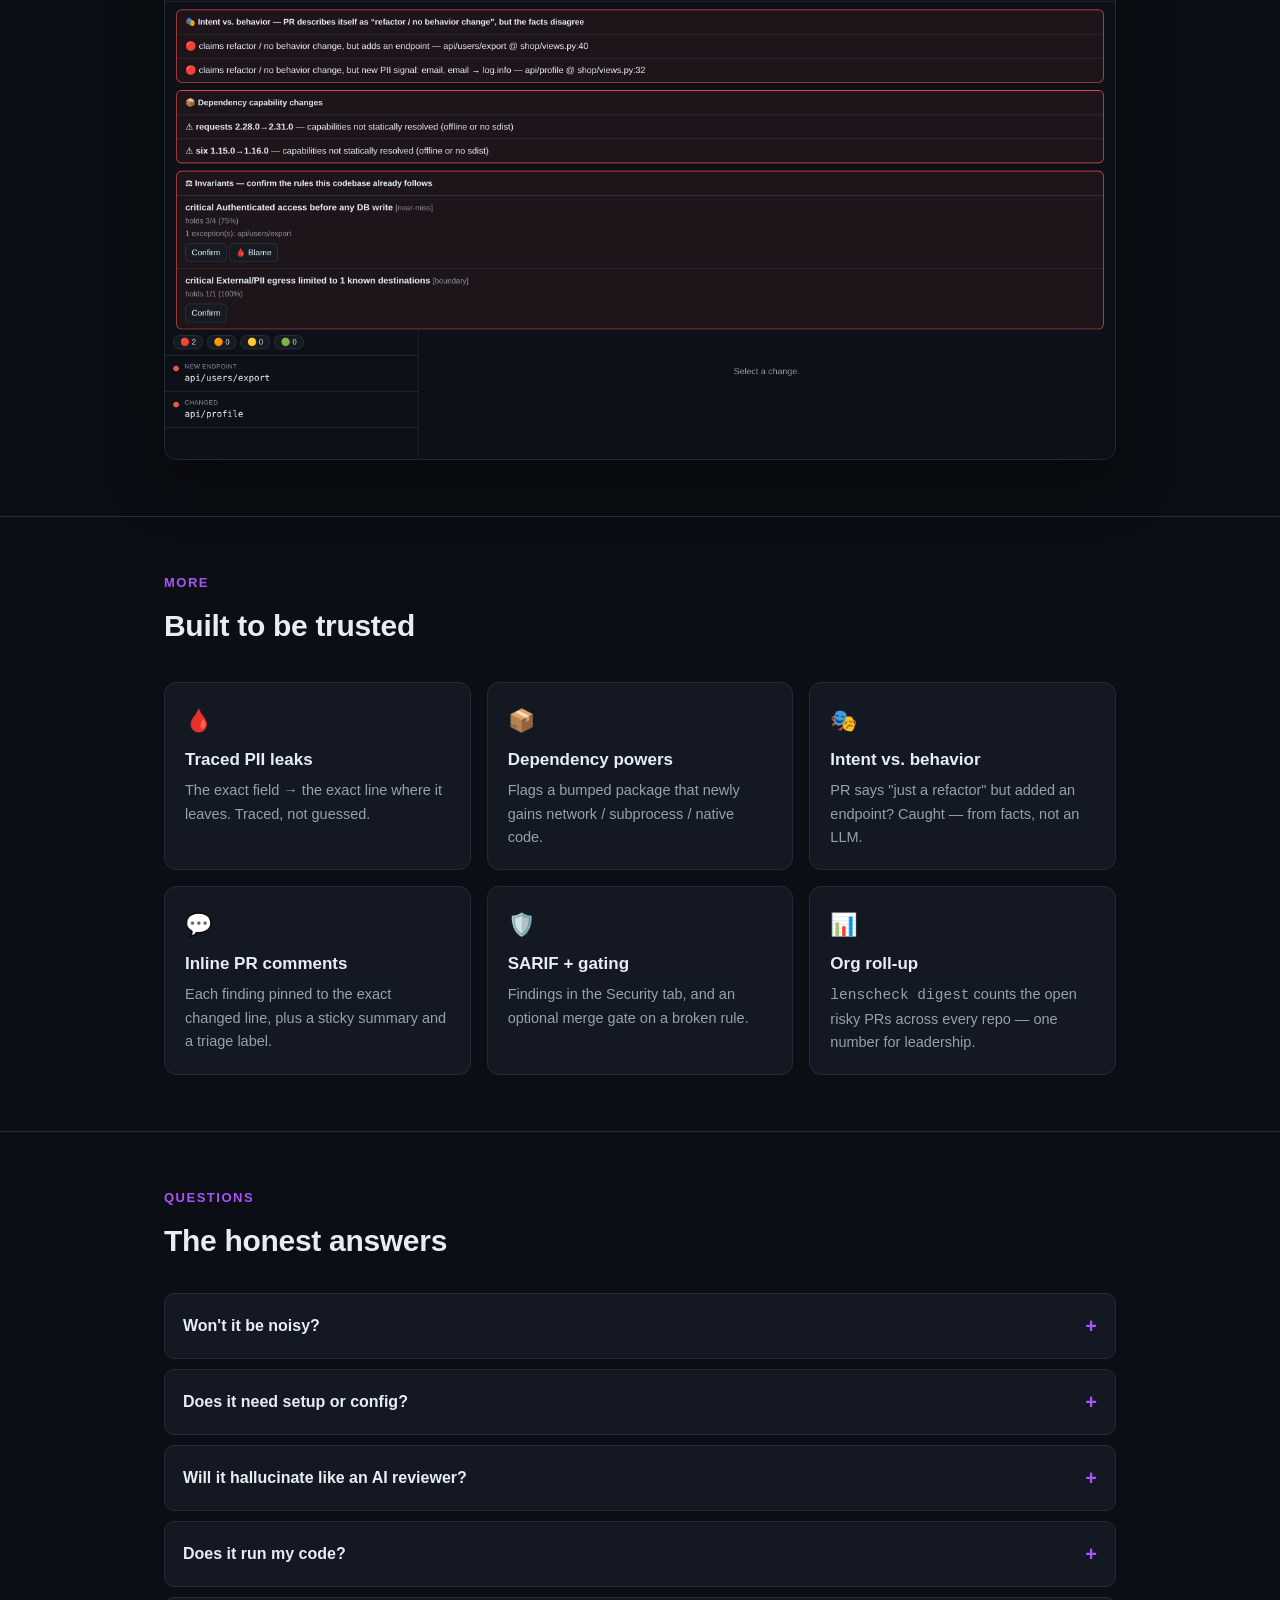
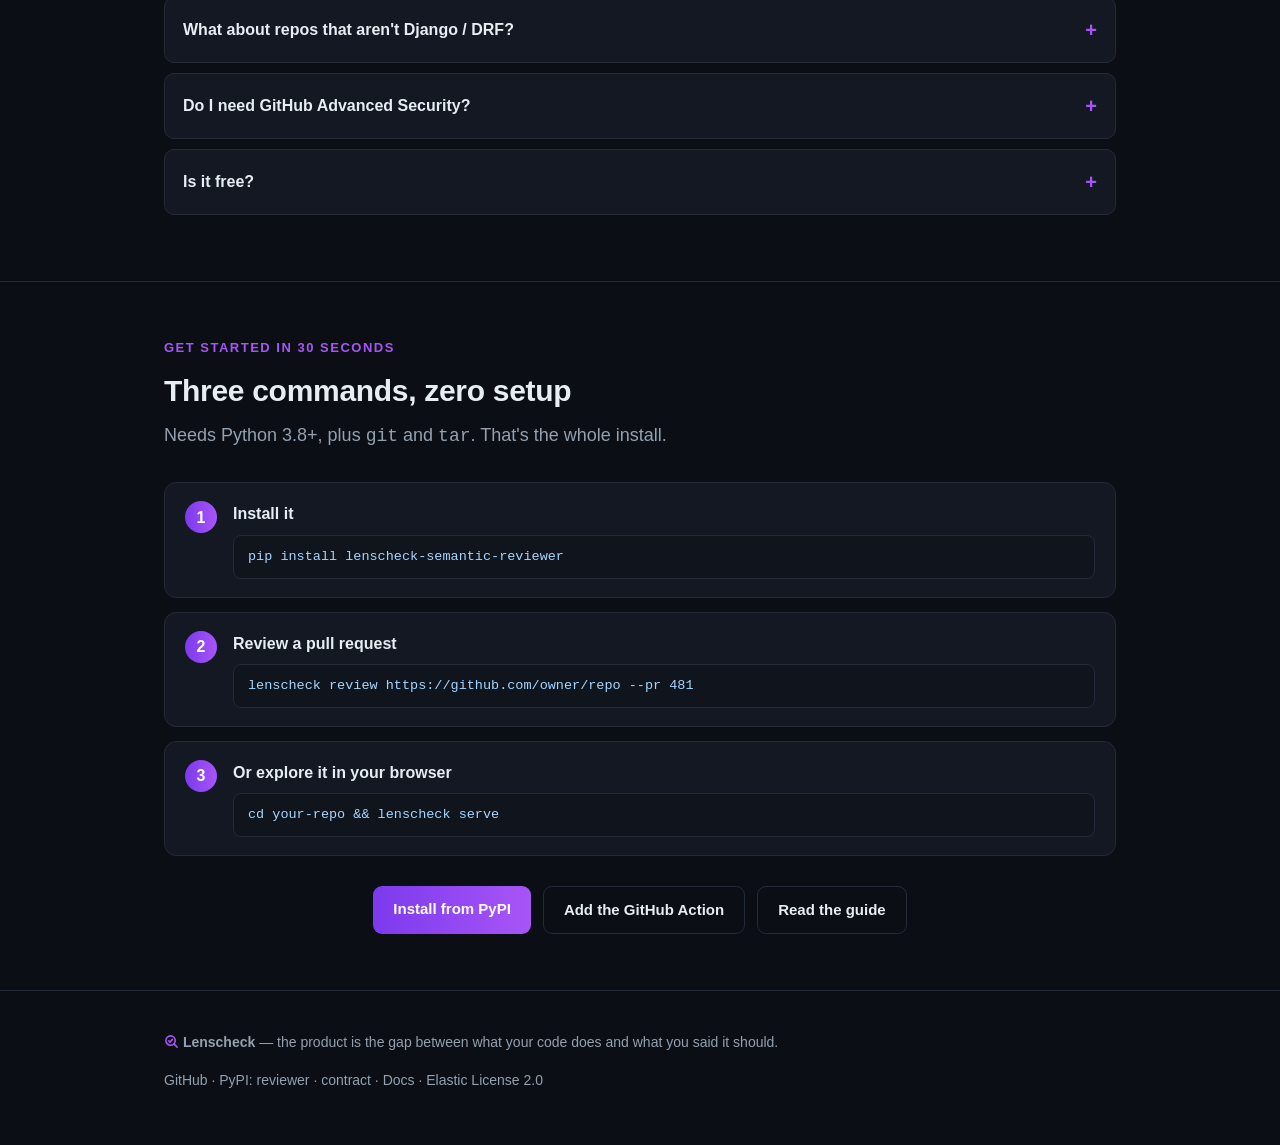
==== commit 4730a440: "remove old acronym tagline, add lens icon" ====
--- a/docs/index.html
+++ b/docs/index.html
@@ -297,9 +297,9 @@
     <div class="bar">$ lenscheck review . --pr 481 &nbsp;&nbsp;→&nbsp;&nbsp; <b>🔴 3</b> &nbsp; <i>🟠 4</i> &nbsp; <span style="color:#e3b341">🟡 4</span> &nbsp; <s>🟢 20</s></div>
 <pre><span class="muted"># 17,841 lines changed → 3 things to actually look at</span>
 
-<span class="c-crit">🔴 NEW ENDPOINT</span>  <b>/api/companions/payment</b>
+<span class="c-crit">🔴 NEW ENDPOINT</span>  <b>/api/orders/payment</b>
    why: new endpoint exposes a PII path with open/unspecified auth
-   flow: /api/companions/payment → CompanionPayment → {Order:write} → ext: PayTM
+   flow: /api/orders/payment → OrderPayment → {Order:write} → ext: PayTM
    investigate: <span class="muted">payment_views.py:90</span>  <span class="muted">email → requests.post @ services.py:9</span>
 
 <span class="c-high">🟠 CHANGED</span>       <b>/api/orders/invoice</b>
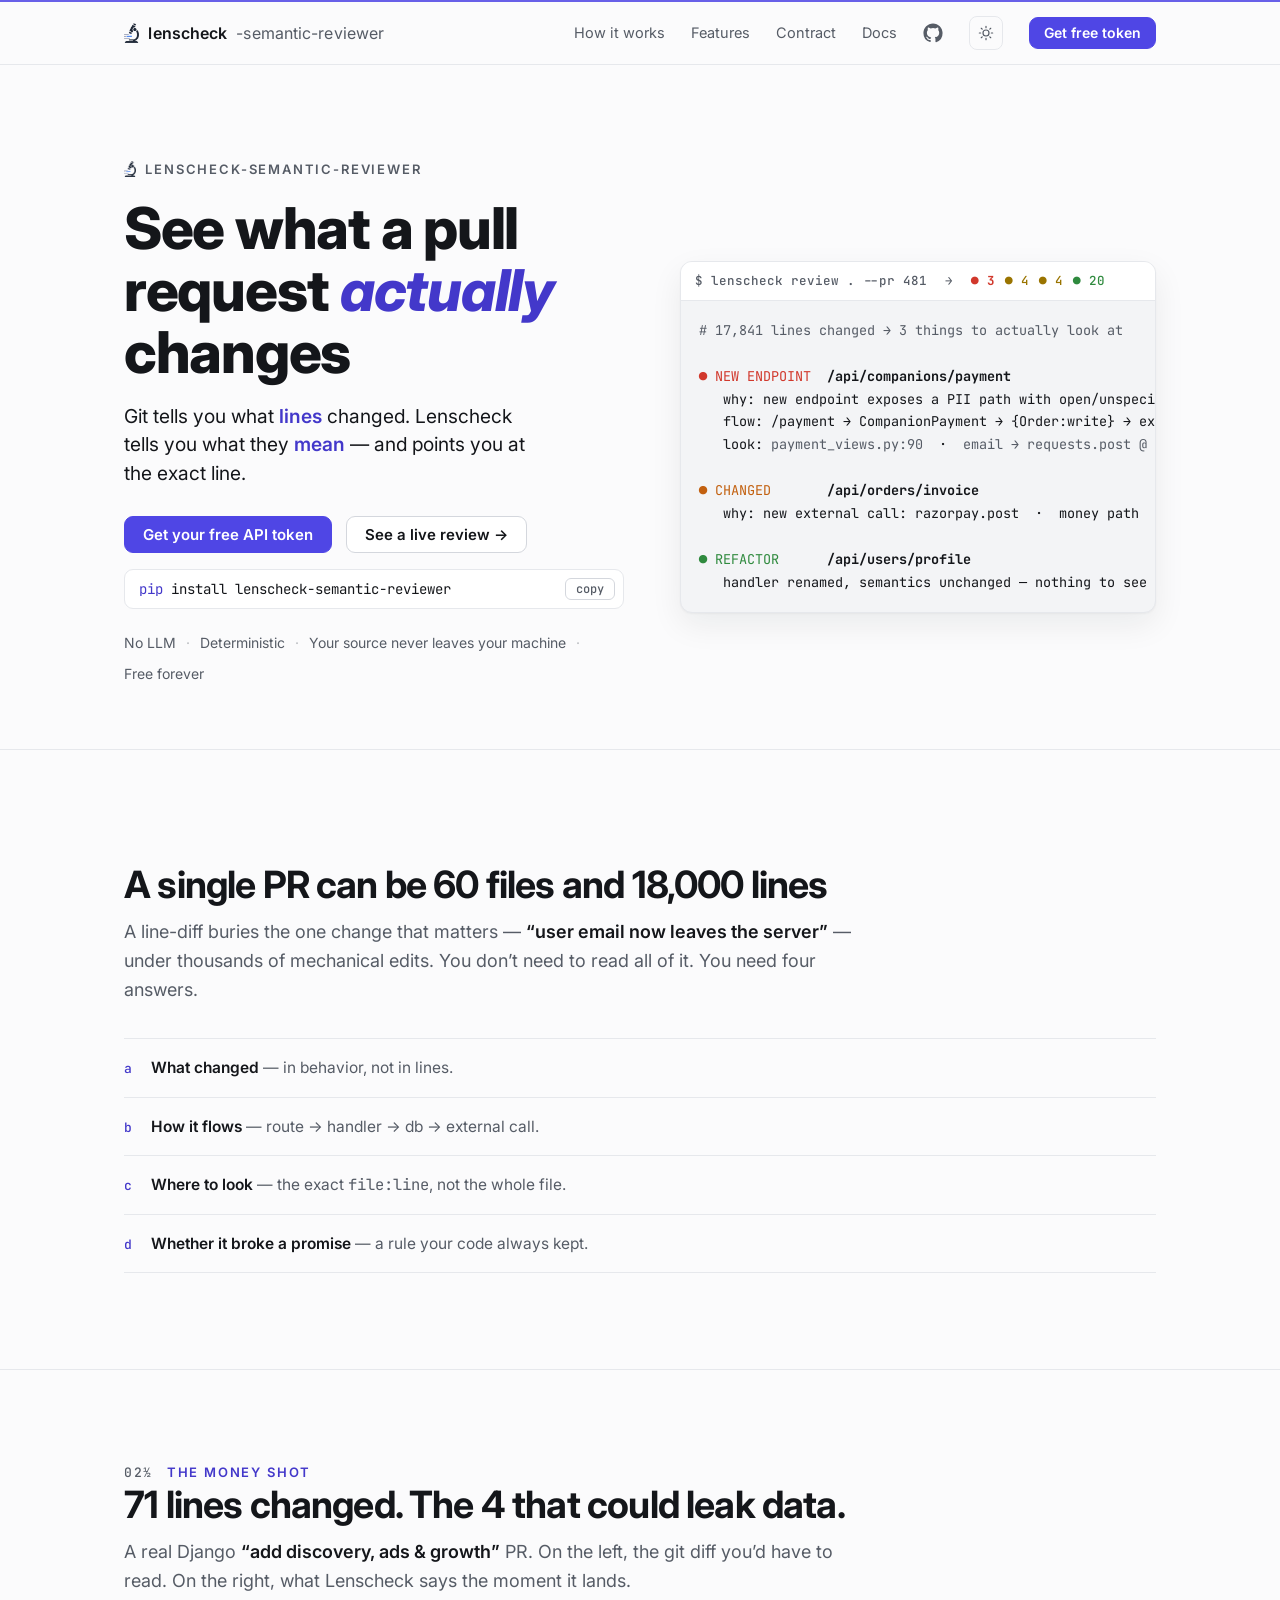
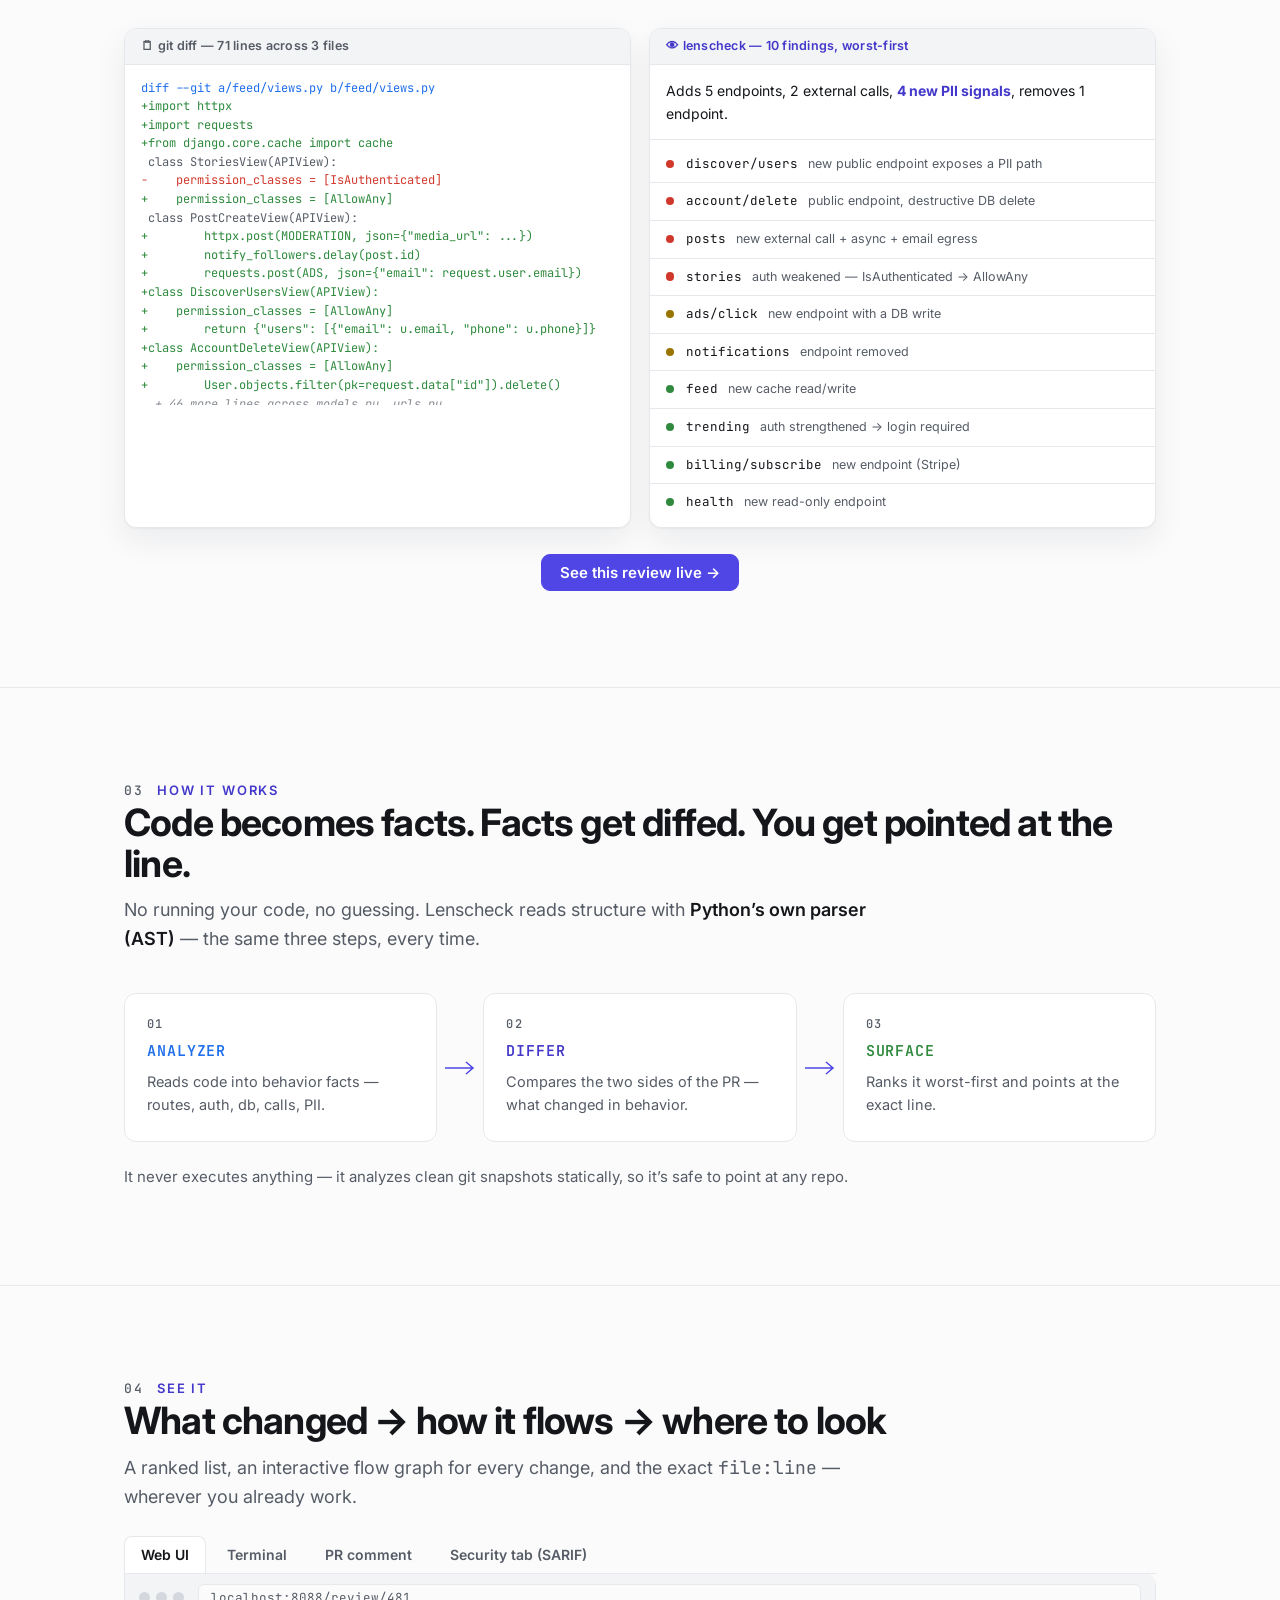
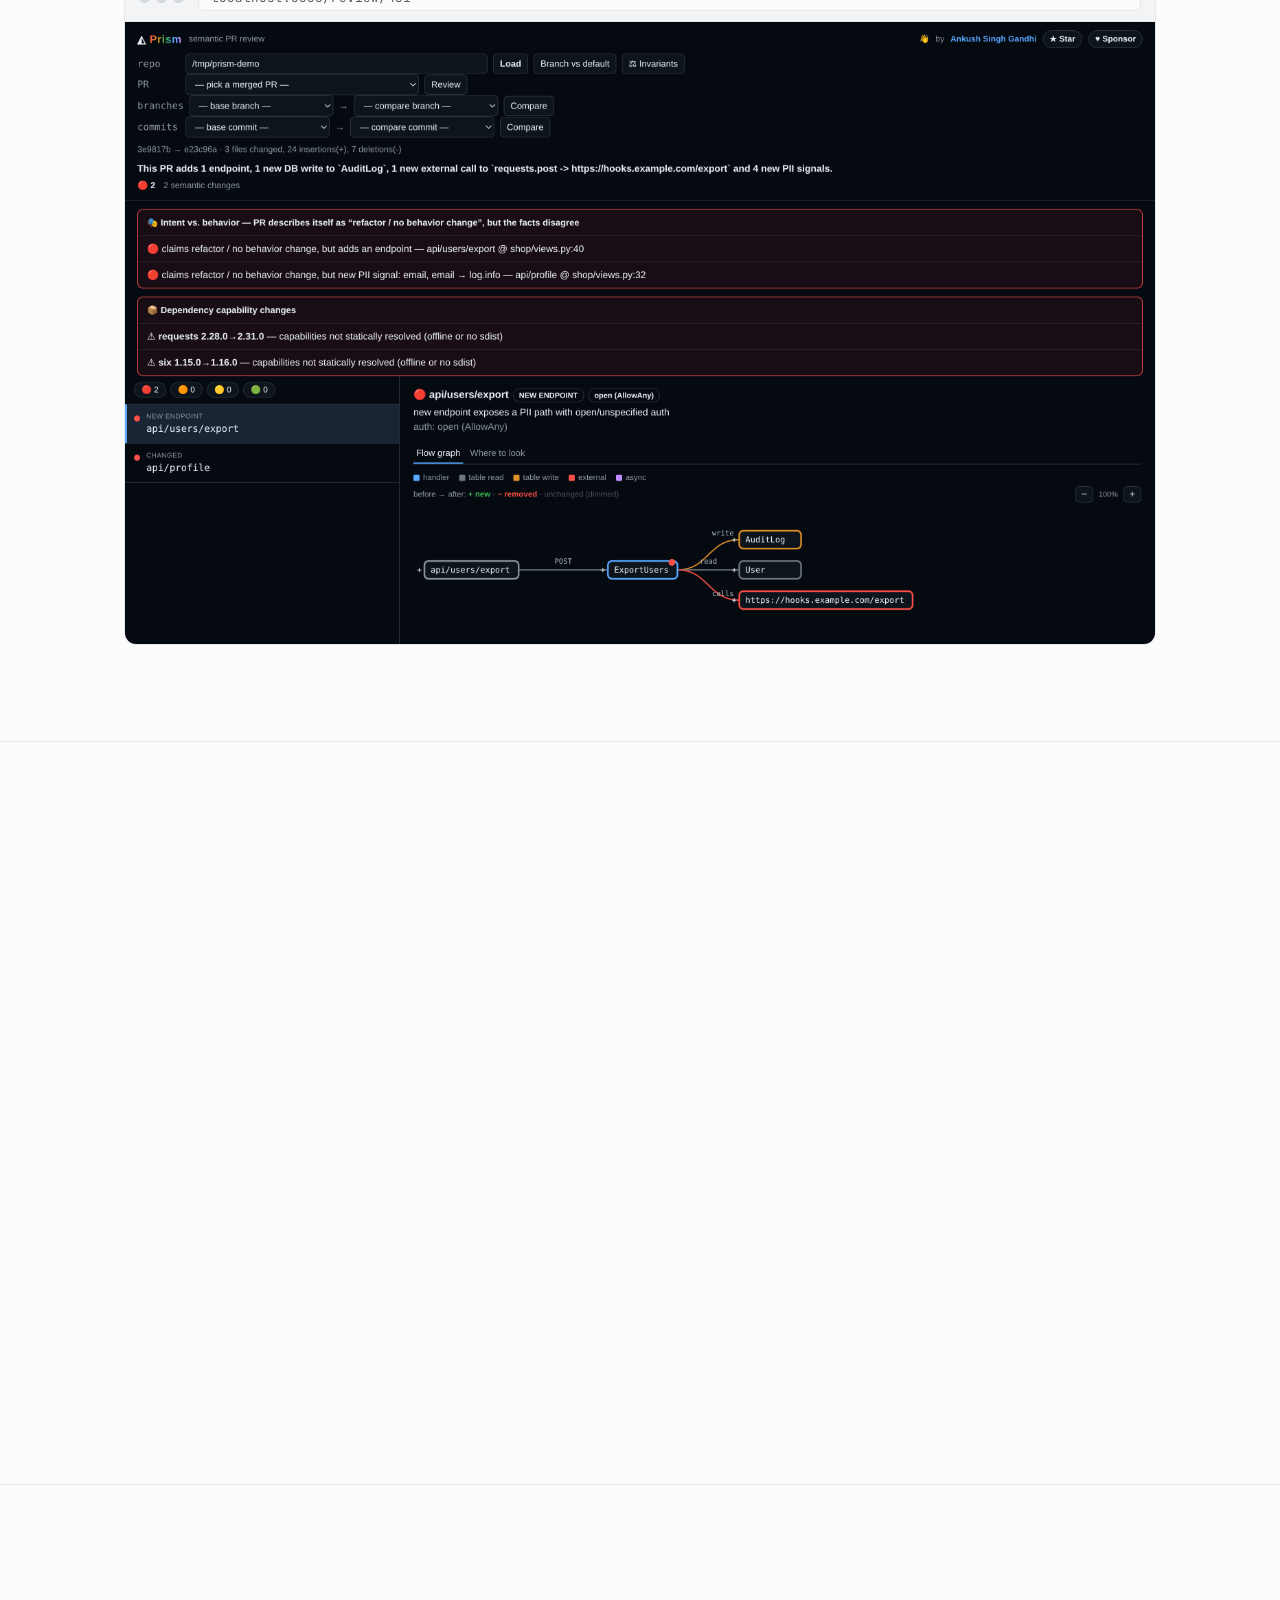
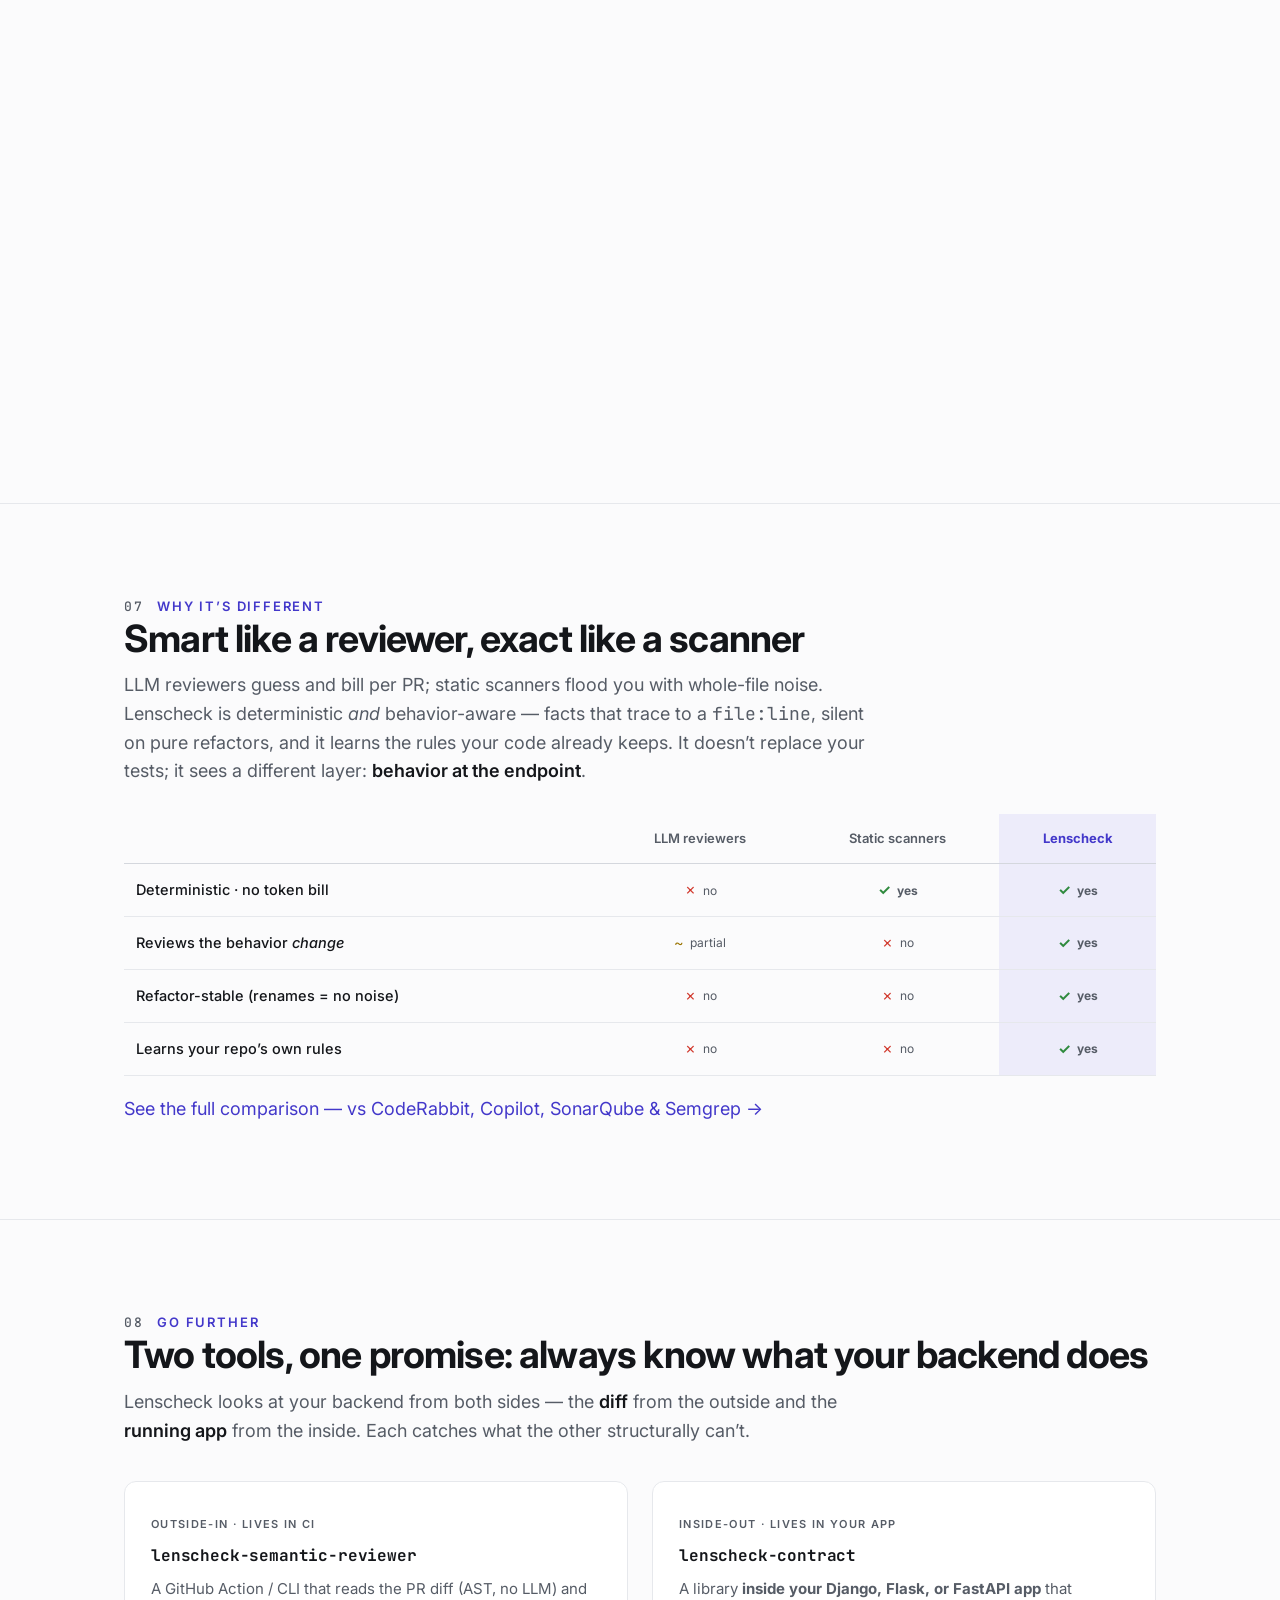
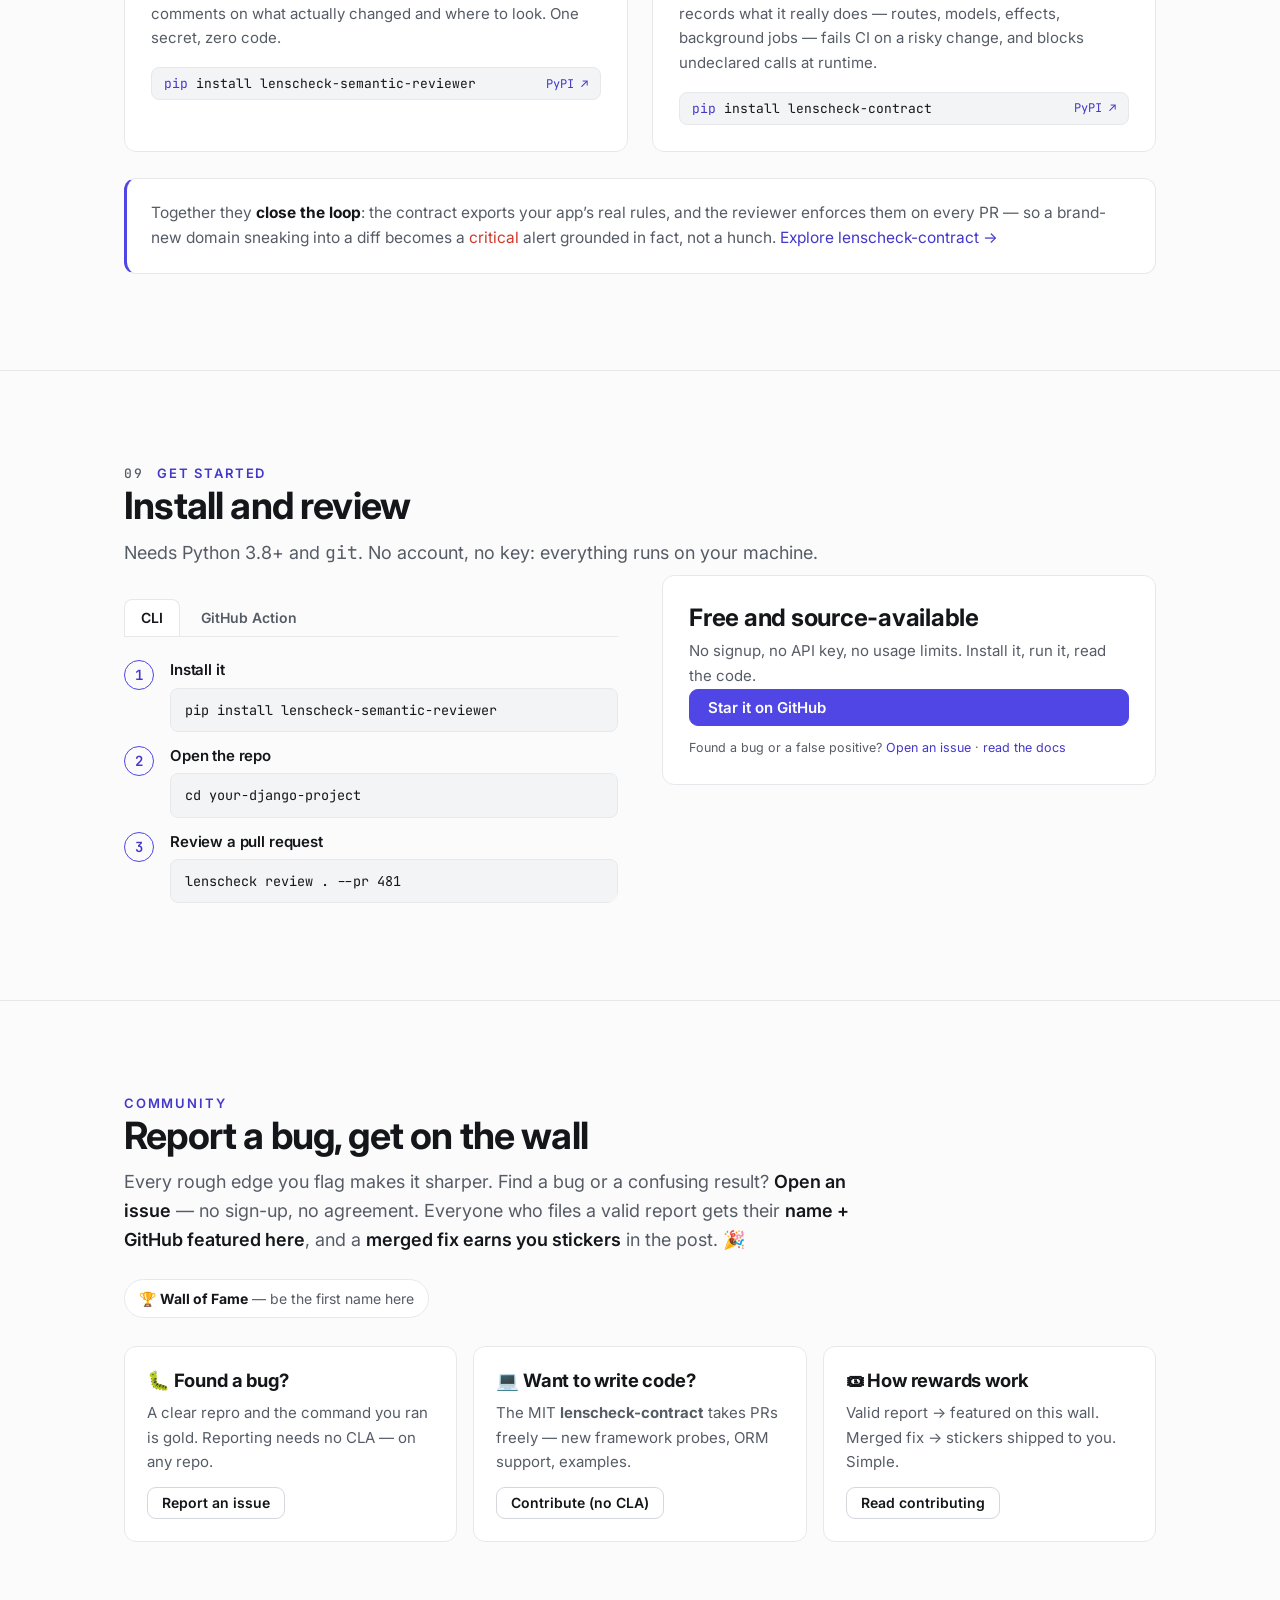
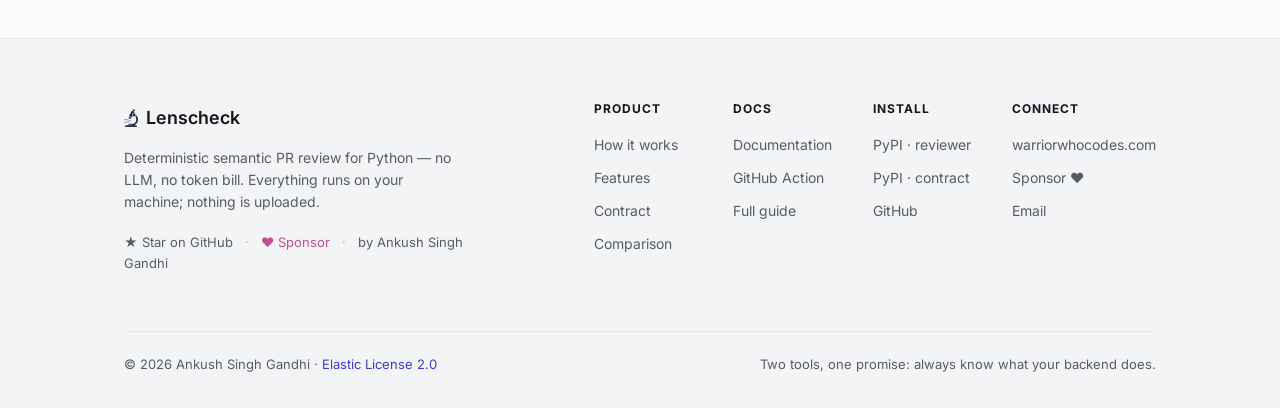
==== commit e06fcd4c: "Free tool: landing site (features, compare, contract), docs without paid/cloud tiers, links to this " ====
--- a/docs/index.html
+++ b/docs/index.html
@@ -3,26 +3,26 @@
 <head>
 <meta charset="UTF-8">
 <meta name="viewport" content="width=device-width, initial-scale=1.0">
-<title>lenscheck-semantic-reviewer — deterministic semantic PR reviewer for Python (no LLM, no API key)</title>
-<meta name="description" content="lenscheck-semantic-reviewer is a deterministic semantic PR reviewer for Python web apps — no LLM, no API key, no per-PR token bill. Git tells you what lines changed; Lenscheck tells you what they mean and where to look.">
+<title>lenscheck-semantic-reviewer — deterministic semantic PR reviewer for Python (no LLM)</title>
+<meta name="description" content="lenscheck-semantic-reviewer is a deterministic semantic PR reviewer for Python web apps — no LLM, no token bill, and your source never leaves your machine. Git tells you what lines changed; Lenscheck tells you what they mean and where to look.">
 <meta name="keywords" content="lenscheck, lenscheck semantic reviewer, lenscheck-semantic-reviewer, semantic PR reviewer, deterministic code review, Python PR reviewer, AST code review, no LLM code review, GitHub Action code review">
 <meta name="author" content="Ankush Singh Gandhi">
 <meta name="robots" content="index,follow,max-image-preview:large">
 <link rel="canonical" href="https://warriorwhocodes.com/lenscheck-semantic-reviewer/">
-<link rel="icon" href="data:image/svg+xml,<svg xmlns='http://www.w3.org/2000/svg' viewBox='0 0 24 24' fill='none' stroke='%23a855f7' stroke-width='2.5' stroke-linecap='round' stroke-linejoin='round'><circle cx='10.5' cy='10.5' r='7.5'/><path d='m21 21-5.2-5.2'/><path d='m7.5 10.8 2.2 2.2 4-4.5'/></svg>">
+<link rel="icon" type="image/png" href="images/lenscheck-mark.png">
 
 <!-- Open Graph -->
 <meta property="og:type" content="website">
 <meta property="og:site_name" content="lenscheck-semantic-reviewer">
 <meta property="og:title" content="lenscheck-semantic-reviewer — deterministic semantic PR reviewer (no LLM)">
-<meta property="og:description" content="See what a pull request actually changes. A deterministic semantic PR reviewer for Python — no LLM, no API key, no token bill.">
+<meta property="og:description" content="See what a pull request actually changes. A deterministic semantic PR reviewer for Python — no LLM, no token bill; your source never leaves your machine.">
 <meta property="og:url" content="https://warriorwhocodes.com/lenscheck-semantic-reviewer/">
 <meta property="og:image" content="https://warriorwhocodes.com/lenscheck-semantic-reviewer/images/00-welcome.png">
 
 <!-- Twitter -->
 <meta name="twitter:card" content="summary_large_image">
 <meta name="twitter:title" content="lenscheck-semantic-reviewer — deterministic semantic PR reviewer (no LLM)">
-<meta name="twitter:description" content="See what a pull request actually changes. Deterministic, no LLM, no API key.">
+<meta name="twitter:description" content="See what a pull request actually changes. Deterministic, no LLM — your source never leaves your machine.">
 <meta name="twitter:image" content="https://warriorwhocodes.com/lenscheck-semantic-reviewer/images/00-welcome.png">
 
 <!-- Structured data: helps Google understand the entity "lenscheck-semantic-reviewer" -->
@@ -34,432 +34,664 @@
   "alternateName": "Lenscheck",
   "applicationCategory": "DeveloperApplication",
   "operatingSystem": "OS Independent",
-  "description": "A deterministic semantic PR reviewer for Python web apps — no LLM, no API key. Shows what a pull request actually changes and points you at the exact line to read.",
+  "description": "A deterministic semantic PR reviewer for Python web apps — no LLM. Shows what a pull request actually changes and points you at the exact line to read; your source never leaves your machine.",
   "url": "https://warriorwhocodes.com/lenscheck-semantic-reviewer/",
   "downloadUrl": "https://pypi.org/project/lenscheck-semantic-reviewer/",
   "installUrl": "https://pypi.org/project/lenscheck-semantic-reviewer/",
   "softwareVersion": "0.4.0",
-  "codeRepository": "https://github.com/AnkushSinghGandhi/lenscheck-semantic-reviewer",
+  "codeRepository": "https://github.com/AnkushSinghGandhi/lenscheck-semantic-reviewer2",
   "license": "https://spdx.org/licenses/Elastic-2.0.html",
   "author": { "@type": "Person", "name": "Ankush Singh Gandhi", "url": "https://warriorwhocodes.com" },
   "offers": { "@type": "Offer", "price": "0", "priceCurrency": "USD" }
 }
 </script>
+<!-- set theme before paint to avoid a flash -->
+<script>(function(){try{var t=localStorage.getItem('lc-theme');if(t==='dark'||(!t&&matchMedia('(prefers-color-scheme:dark)').matches))document.documentElement.setAttribute('data-theme','dark');}catch(e){}})();</script>
+<link rel="stylesheet" href="site.css?v=20260922">
 <style>
-  :root{
-    --bg:#0b0e14; --panel:#131823; --panel2:#0f141d; --line:#232a38;
-    --text:#e6edf3; --muted:#93a1b0; --accent:#a855f7; --accent2:#7c3aed;
-    --crit:#f85149; --high:#f0883e; --med:#e3b341; --low:#3fb950;
-  }
-  *{box-sizing:border-box;margin:0;padding:0}
-  html{scroll-behavior:smooth}
-  body{background:var(--bg);color:var(--text);font:16px/1.6 -apple-system,BlinkMacSystemFont,"Segoe UI",Roboto,Helvetica,Arial,sans-serif;-webkit-font-smoothing:antialiased}
-  .spectrum{height:4px;background:linear-gradient(90deg,#f85149,#f0883e,#e3b341,#3fb950,#58a6ff,#a855f7)}
-  a{color:var(--accent);text-decoration:none}
-  a:hover{text-decoration:underline}
-  .wrap{max-width:1000px;margin:0 auto;padding:0 24px}
-  code,pre{font-family:"SF Mono",ui-monospace,SFMono-Regular,Menlo,Consolas,monospace}
-
-  /* nav */
-  nav{position:sticky;top:0;z-index:10;background:rgba(11,14,20,.85);backdrop-filter:blur(8px);border-bottom:1px solid var(--line)}
-  nav .wrap{display:flex;align-items:center;justify-content:space-between;height:60px}
-  nav .logo{font-weight:700;font-size:20px;letter-spacing:.5px}
-  nav .logo span{color:var(--accent)}
-  nav .links a{color:var(--muted);margin-left:22px;font-size:14px}
-  nav .links a:hover{color:var(--text);text-decoration:none}
-  @media(max-width:640px){nav .links a:not(.btn){display:none}}
-
-  /* hero */
-  .hero{position:relative;text-align:center;padding:90px 0 60px;background:radial-gradient(620px 320px at 50% -40px,rgba(168,85,247,.14),transparent 70%)}
-  .hero .mark{font-size:56px}
-  .hero h1{font-size:44px;line-height:1.15;margin:18px 0 0;font-weight:800;letter-spacing:-.5px}
-  .hero h1 em{font-style:normal;background:linear-gradient(90deg,#a855f7,#58a6ff);-webkit-background-clip:text;background-clip:text;-webkit-text-fill-color:transparent}
-  .hero p.sub{font-size:20px;color:var(--muted);max-width:660px;margin:20px auto 0}
-  .hero p.one{margin:14px auto 0;color:var(--text);max-width:600px}
-  .cta{display:flex;gap:12px;justify-content:center;flex-wrap:wrap;margin-top:30px}
-  .btn{display:inline-block;padding:11px 20px;border-radius:9px;font-weight:600;font-size:15px;border:1px solid var(--line)}
-  .btn.primary{background:linear-gradient(90deg,var(--accent2),var(--accent));color:#fff;border:none}
-  .btn.primary:hover{opacity:.92;text-decoration:none}
-  .btn.ghost{color:var(--text)}
-  .btn.ghost:hover{border-color:var(--accent);text-decoration:none}
-
-  .install{display:inline-flex;align-items:center;gap:14px;margin-top:26px;background:var(--panel);border:1px solid var(--line);border-radius:10px;padding:12px 16px;font-size:15px}
-  .install code{color:#a5d6ff}
-  .install button{background:var(--panel2);color:var(--muted);border:1px solid var(--line);border-radius:6px;padding:4px 10px;font-size:12px;cursor:pointer}
-  .install button:hover{color:var(--text)}
-
-  .hero .meta{margin-top:22px;display:flex;gap:12px;justify-content:center;align-items:center;flex-wrap:wrap;font-size:14px;color:var(--muted)}
-  .hero .meta a{color:var(--muted)}
-  .hero .meta a:hover{color:var(--text);text-decoration:none}
-  .hero .meta .star:hover{color:#e3b341}
-  .hero .meta .sponsor{color:#db61a2}
-  .hero .meta .sponsor:hover{color:#f778ba}
-  .hero .meta .sep{opacity:.4}
-
-  /* sections */
-  section{padding:56px 0;border-top:1px solid var(--line)}
-  .eyebrow{color:var(--accent);font-size:13px;font-weight:700;letter-spacing:1.5px;text-transform:uppercase}
-  h2{font-size:30px;margin:8px 0 6px;letter-spacing:-.3px}
-  .lead{color:var(--muted);font-size:18px;max-width:720px}
-
-  .shot{margin-top:32px;border:1px solid var(--line);border-radius:12px;overflow:hidden;box-shadow:0 20px 60px rgba(0,0,0,.4)}
-  .shot img{display:block;width:100%}
-
-  /* terminal */
-  .term{margin-top:28px;background:var(--panel2);border:1px solid var(--line);border-radius:12px;overflow:hidden;font-size:13.5px}
-  .term .bar{background:var(--panel);padding:10px 14px;border-bottom:1px solid var(--line);color:var(--muted);font-size:12px}
-  .term .bar b{color:#f85149}.term .bar i{color:#e3b341;font-style:normal}.term .bar s{color:#3fb950;text-decoration:none}
-  .term pre{padding:18px;overflow:auto;line-height:1.7;color:#c9d1d9}
-  .c-crit{color:var(--crit)}.c-high{color:var(--high)}.c-med{color:var(--med)}.c-low{color:var(--low)}
-  .muted{color:var(--muted)}
-
-  /* grids */
-  .grid{display:grid;gap:16px;margin-top:32px}
-  .g3{grid-template-columns:repeat(3,1fr)}
-  .g2{grid-template-columns:repeat(2,1fr)}
-  @media(max-width:760px){.g3,.g2{grid-template-columns:1fr}}
-  .card{background:var(--panel);border:1px solid var(--line);border-radius:12px;padding:20px}
-  .card h3{font-size:17px;margin-bottom:6px}
-  .card p{color:var(--muted);font-size:14.5px}
-  .card .ico{font-size:22px;margin-bottom:8px}
-
-  .lens{width:100%;border-collapse:collapse;margin-top:28px;font-size:15px}
-  .lens td{padding:12px 14px;border-bottom:1px solid var(--line)}
-  .lens td:first-child{font-weight:600;white-space:nowrap;color:var(--text)}
-  .lens td:last-child{color:var(--muted)}
-
-  .cmp{width:100%;border-collapse:collapse;margin-top:28px;font-size:14.5px;min-width:560px}
-  .cmp th,.cmp td{padding:12px 12px;border-bottom:1px solid var(--line);text-align:center}
-  .cmp th:first-child,.cmp td:first-child{text-align:left;color:var(--muted);font-weight:600}
-  .cmp thead th{color:var(--muted);font-weight:600;font-size:13px}
-  .cmp .col-lenscheck{background:rgba(168,85,247,.10);color:var(--text)}
-  .cmp thead .col-lenscheck{color:var(--accent);font-weight:800}
-  .cmp .y{color:var(--low);font-weight:700}.cmp .n{color:var(--crit)}.cmp .p{color:var(--med)}
-
-  .pills{display:flex;gap:10px;flex-wrap:wrap;margin-top:24px}
-  .pill{border:1px solid var(--line);border-radius:999px;padding:7px 14px;font-size:14px;color:var(--muted)}
-  .pill b{color:var(--text)}
-
-  /* faq */
-  .faq{margin-top:28px}
-  .faq details{border:1px solid var(--line);border-radius:10px;padding:0 18px;margin-bottom:10px;background:var(--panel)}
-  .faq summary{cursor:pointer;padding:16px 0;font-weight:600;list-style:none;display:flex;justify-content:space-between;align-items:center;gap:16px}
-  .faq summary::-webkit-details-marker{display:none}
-  .faq summary::after{content:"+";color:var(--accent);font-size:20px;flex:none}
-  .faq details[open] summary::after{content:"–"}
-  .faq details[open] summary{border-bottom:1px solid var(--line)}
-  .faq details p{color:var(--muted);padding:14px 0 18px;font-size:15px;margin:0}
-
-  /* steps */
-  .steps{margin-top:32px;display:grid;gap:14px}
-  .step{display:flex;gap:16px;align-items:flex-start;background:var(--panel);border:1px solid var(--line);border-radius:12px;padding:18px 20px}
-  .step .num{flex:none;width:32px;height:32px;border-radius:50%;background:linear-gradient(90deg,var(--accent2),var(--accent));color:#fff;font-weight:700;display:flex;align-items:center;justify-content:center}
-  .step .body{flex:1;min-width:0}
-  .step h3{font-size:16px;margin-bottom:8px}
-  .step pre{background:var(--panel2);border:1px solid var(--line);border-radius:8px;padding:10px 14px;overflow:auto;font-size:13.5px;color:#a5d6ff}
-
-  /* flow diagram (code → facts → diff → surface) */
-  .flow{display:flex;align-items:stretch;margin-top:34px;flex-wrap:wrap;justify-content:center}
-  .flow .fbox{flex:1;min-width:210px;background:var(--panel);border:1.5px solid var(--line);border-radius:12px;padding:24px 18px;text-align:center}
-  .flow .fbox h4{font-size:21px;font-weight:800;margin-bottom:8px;letter-spacing:.3px}
-  .flow .fbox p{color:var(--muted);font-size:14px}
-  .flow .farr{display:flex;align-items:center;justify-content:center;color:var(--text);font-size:26px;padding:0 16px;flex:none}
-  @media(max-width:760px){.flow{flex-direction:column}.flow .farr{transform:rotate(90deg);padding:8px 0;align-self:center}}
-  /* colored level cards (contract: zero-code / declare / enforce) */
-  .lvl{border-top-width:3px;border-top-style:solid}
-  .lvl .tag{font-family:"SF Mono",ui-monospace,monospace;font-size:12.5px;color:var(--muted);margin:6px 0 10px;display:block}
-  .split{display:grid;grid-template-columns:1.15fr 1fr;gap:24px;margin-top:30px;align-items:center}
-  @media(max-width:820px){.split{grid-template-columns:1fr}}
-  .split .shot{margin-top:0}
-  .layerlist{list-style:none;padding:0;margin:0}
-  .layerlist li{padding:7px 0;color:var(--muted);font-size:15px;border-bottom:1px solid var(--line)}
-  .layerlist li:last-child{border-bottom:0}
-  .layerlist b{color:var(--text)}
-
-  footer{border-top:1px solid var(--line);padding:40px 0 60px;color:var(--muted);font-size:14px}
-  footer .wrap{display:flex;justify-content:space-between;flex-wrap:wrap;gap:16px}
-  footer a{color:var(--muted)}footer a:hover{color:var(--text)}
+  /* ---- index-only layout ---- */
+  .hero{padding:var(--s9) 0 var(--s8)}
+  .hero-grid{display:grid;grid-template-columns:minmax(0,1.05fr) minmax(0,1fr);gap:56px;align-items:center}
+  .hero-grid>*{min-width:0}
+  @media(max-width:920px){.hero-grid{grid-template-columns:minmax(0,1fr);gap:36px}}
+  .hero h1{margin:0 0 4px}
+  .hero h1 em{font-style:italic;font-weight:800;color:var(--accent-ink)}
+  .hero .kicker{font:600 13px/1 var(--sans);letter-spacing:.14em;text-transform:uppercase;color:var(--muted);margin-bottom:20px;display:flex;align-items:center;gap:9px}
+  .hero .kicker .lc-mark{color:var(--accent)}
+  .hero .sub{font-size:1.2rem;color:var(--ink);max-width:34ch;margin-top:18px;line-height:1.5}
+  .hero .sub b{color:var(--accent-ink);font-weight:600}
+  .hero-actions{display:flex;align-items:center;gap:14px;flex-wrap:wrap;margin-top:28px}
+  .hero-install{margin-top:16px;display:flex;align-items:center;gap:12px;background:var(--surface);
+    border:1px solid var(--line);border-radius:9px;padding:8px 8px 8px 14px;font:400 14px/1 var(--mono);max-width:520px;overflow:hidden}
+  .hero-install code{color:var(--ink);min-width:0;overflow:auto;white-space:nowrap;flex:1}
+  .hero-install .copybtn{flex:none}
+  .hero-install .tok-cmd{color:var(--accent-ink)}
+  .trust{margin-top:22px;color:var(--muted);font-size:14px;display:flex;flex-wrap:wrap;gap:8px 0;align-items:center}
+  .trust span{white-space:nowrap}
+  .trust .sep{opacity:.4;margin:0 10px}
+
+  /* problem 4-item list */
+  .fourup{margin-top:34px;border-top:1px solid var(--line)}
+  .fourup .row{display:grid;grid-template-columns:auto 1fr;gap:18px;align-items:baseline;
+    padding:16px 0;border-bottom:1px solid var(--line)}
+  .fourup .row .n{font:500 13px/1 var(--mono);color:var(--accent-ink);letter-spacing:.1em}
+  .fourup .row p{color:var(--muted);font-size:15.5px}
+  .fourup .row p b{color:var(--ink);font-weight:600}
+  @media(max-width:520px){.fourup .row{grid-template-columns:1fr;gap:4px}}
+
+  /* how-it-works diagram */
+  .flow{display:grid;grid-template-columns:minmax(0,1fr) auto minmax(0,1fr) auto minmax(0,1fr);align-items:stretch;margin-top:40px;gap:0}
+  .flow .fbox{border:1px solid var(--line);border-radius:var(--radius);background:var(--surface);padding:24px 22px}
+  .flow .fbox .fn{font:500 12px/1 var(--mono);color:var(--muted);letter-spacing:.12em}
+  .flow .fbox h3{font-family:var(--mono);font-size:15px;font-weight:600;letter-spacing:.06em;margin:12px 0 8px}
+  .flow .fbox p{color:var(--muted);font-size:14.5px}
+  .flow .farr{display:flex;align-items:center;justify-content:center;color:var(--line-strong);padding:0 6px}
+  .flow .farr svg{width:34px;height:20px;stroke:var(--accent);stroke-width:1.5;fill:none}
+  .flow .fbox.b1 h3{color:var(--cyan)}.flow .fbox.b2 h3{color:var(--accent-ink)}.flow .fbox.b3 h3{color:var(--low)}
+  @media(max-width:760px){.flow{grid-template-columns:1fr}.flow .farr{padding:10px 0;transform:rotate(90deg)}}
+  .how-note{margin-top:22px;font-size:15px;color:var(--muted)}
+
+  /* what-it-finds 2-col definition list */
+  .finds{margin-top:36px;display:grid;grid-template-columns:minmax(0,1fr) minmax(0,1fr);gap:0 48px}
+  @media(max-width:720px){.finds{grid-template-columns:minmax(0,1fr)}}
+  .finds .item{display:grid;grid-template-columns:auto 1fr;gap:16px;padding:20px 0;border-top:1px solid var(--line)}
+  .finds .item .ico{color:var(--accent)}
+  .finds .item .ico svg{width:22px;height:22px;fill:none;stroke:currentColor;stroke-width:1.5;stroke-linecap:round;stroke-linejoin:round}
+  .finds .item h3{font-family:var(--sans);font-size:15.5px;font-weight:600;margin-bottom:4px}
+  .finds .item .tag{font:600 10px/1 var(--sans);letter-spacing:.1em;color:var(--accent-ink);
+    border:1px solid var(--accent);border-radius:4px;padding:3px 5px;margin-left:8px;vertical-align:middle}
+  .finds .item p{color:var(--muted);font-size:14.5px;line-height:1.55}
+  .finds .item code{font-size:13px;color:var(--accent-ink)}
+
+  /* frameworks */
+  .fw-group{margin-top:28px}
+  .fw-label{font:600 12px/1 var(--sans);letter-spacing:.12em;text-transform:uppercase;color:var(--muted);margin-bottom:14px}
+  .fw-chips{display:flex;flex-wrap:wrap;gap:10px}
+  .fw{display:inline-flex;align-items:center;gap:8px;border:1px solid var(--line);border-radius:9px;
+    padding:9px 14px;font-size:14.5px;font-weight:500;background:var(--surface);color:var(--ink)}
+  .fw.ok{border-color:var(--accent);color:var(--accent-ink);background:var(--accent-wash)}
+  .fw.ok svg{flex:none}
+  .fw.soon{border-style:dashed;color:var(--muted);background:transparent}
+  .fw.soon i{font-style:normal;font:600 10px/1 var(--sans);letter-spacing:.08em;text-transform:uppercase;
+    color:var(--muted);border:1px solid var(--line-strong);border-radius:4px;padding:3px 5px}
+
+  /* two tools */
+  .tools{display:grid;grid-template-columns:minmax(0,1fr) minmax(0,1fr);gap:24px;margin-top:36px}
+  @media(max-width:760px){.tools{grid-template-columns:minmax(0,1fr)}}
+  .tool{border:1px solid var(--line);border-radius:var(--radius);background:var(--surface);padding:26px;min-width:0}
+  .tool .cmd code{overflow:auto}
+  .tool .side{font:600 11px/1 var(--sans);letter-spacing:.12em;text-transform:uppercase;color:var(--muted)}
+  .tool h3{font-family:var(--mono);font-size:16px;margin:10px 0 10px}
+  .tool p{color:var(--muted);font-size:15px}
+  .tool .cmd{margin-top:16px;display:flex;align-items:center;justify-content:space-between;gap:10px;
+    background:var(--surface-2);border:1px solid var(--line);border-radius:8px;padding:9px 12px;font:400 13px/1 var(--mono)}
+  .tool .cmd a{font-size:12px;flex:none}
+  .loop{margin-top:26px;padding:22px 24px;border:1px solid var(--line);border-left:3px solid var(--accent);
+    border-radius:var(--radius);background:var(--surface);color:var(--muted);font-size:15.5px;line-height:1.6}
+  .loop b{color:var(--ink)}
+
+  /* get started split */
+  .start-grid{display:grid;grid-template-columns:minmax(0,1fr) minmax(0,1fr);gap:44px;margin-top:8px;align-items:start}
+  .start-grid>*{min-width:0}
+  @media(max-width:860px){.start-grid{grid-template-columns:minmax(0,1fr);gap:36px}}
+  .steps{display:grid;gap:14px;margin-top:24px}
+  .step{display:grid;grid-template-columns:auto minmax(0,1fr);gap:16px;align-items:start}
+  .step>div{min-width:0}
+  .step .num{width:30px;height:30px;border-radius:50%;border:1px solid var(--accent);color:var(--accent-ink);
+    font:600 14px/1 var(--mono);display:flex;align-items:center;justify-content:center;flex:none}
+  .step h3{font-family:var(--sans);font-size:15px;font-weight:600;margin-bottom:8px}
+  .step pre{background:var(--surface-2);border:1px solid var(--line);border-radius:8px;padding:10px 14px;overflow:auto;font-size:13.5px;color:var(--ink)}
+  .req{border:1px solid var(--line);border-radius:var(--radius);background:var(--surface);padding:26px}
+  .req h3{font-family:var(--serif);font-size:1.5rem;margin-bottom:6px}
+  .req p.note{color:var(--muted);font-size:15px}
+  #req-form{margin-top:16px;display:grid;gap:10px}
+  #req-form input,#req-form textarea{background:var(--bg);border:1px solid var(--line-strong);
+    color:var(--ink);border-radius:8px;padding:11px 12px;font:inherit;width:100%}
+  #req-form textarea{resize:vertical;font-size:15px}
+  #req-form input::placeholder,#req-form textarea::placeholder{color:var(--muted)}
+  #req-msg{min-height:20px;font-size:14px;color:var(--muted);margin-top:2px}
+  .req .fallback{font-size:12.5px;color:var(--muted);margin-top:12px}
+
+  /* pricing */
+  .plans{display:grid;grid-template-columns:minmax(0,1.2fr) minmax(0,1fr) minmax(0,1fr);gap:20px;margin-top:36px;align-items:start}
+  @media(max-width:860px){.plans{grid-template-columns:minmax(0,1fr)}}
+  .plan{border:1px solid var(--line);border-radius:var(--radius);background:var(--surface);padding:26px}
+  .plan.feature{border:1.5px solid var(--accent);box-shadow:var(--shadow)}
+  .plan h3{font-family:var(--serif);font-size:1.4rem}
+  .plan .price{font:400 14px/1 var(--sans);color:var(--muted);margin:6px 0 16px}
+  .plan .beta{display:inline-block;font:600 11px/1 var(--sans);letter-spacing:.1em;color:var(--accent-ink);
+    border:1px solid var(--accent);border-radius:4px;padding:4px 7px;margin-left:8px;vertical-align:middle}
+  .plan ul{list-style:none;padding:0;margin:0 0 22px;color:var(--muted);font-size:14.5px}
+  .plan ul li{padding:7px 0;display:grid;grid-template-columns:auto 1fr;gap:10px;align-items:start;border-bottom:1px solid var(--line)}
+  .plan ul li:last-child{border-bottom:0}
+  .plan ul li svg{width:15px;height:15px;stroke:var(--low);stroke-width:2;fill:none;margin-top:3px}
+  .plan .btn{width:100%;justify-content:center}
+
+  /* money-shot: raw diff vs Lenscheck, side by side */
+  .ms-split{display:grid;grid-template-columns:1fr 1fr;gap:18px;margin-top:32px}
+  @media(max-width:860px){.ms-split{grid-template-columns:1fr}}
+  .ms-col{border:1px solid var(--line);border-radius:var(--radius);overflow:hidden;background:var(--surface);box-shadow:var(--shadow)}
+  .ms-head{padding:11px 16px;border-bottom:1px solid var(--line);font:600 12.5px/1 var(--sans);
+    letter-spacing:.02em;color:var(--muted);background:var(--surface-2);display:flex;align-items:center;gap:8px}
+  .ms-col.right .ms-head{color:var(--accent-ink)}
+  .ms-diff{margin:0;padding:14px 16px;max-height:340px;overflow:auto;font:12px/1.55 var(--mono);color:var(--muted);white-space:pre-wrap;word-break:break-word}
+  .ms-diff .a{color:var(--low)}.ms-diff .r{color:var(--crit)}.ms-diff .h{color:var(--cyan)}
+  .ms-diff .more{color:var(--muted);opacity:.7;font-style:italic}
+  .ms-sum{padding:14px 16px;color:var(--ink);font-size:14px;border-bottom:1px solid var(--line)}
+  .ms-sum b{color:var(--accent-ink)}
+  .ms-find{list-style:none;margin:0;padding:6px 0}
+  .ms-find li{display:grid;grid-template-columns:auto auto 1fr;gap:10px;align-items:baseline;padding:8px 16px;font-size:13.5px}
+  .ms-find li+li{border-top:1px solid var(--line)}
+  .ms-find .rt{font-family:var(--mono);font-size:12.5px;color:var(--ink);white-space:nowrap}
+  .ms-find .ms-why{color:var(--muted);font-size:12.5px}
+  .ms-find .dot{width:.6em;height:.6em;border-radius:50%;display:inline-block;margin-top:.15em}
+  .ms-find .crit{background:var(--crit)}.ms-find .med{background:var(--med)}.ms-find .low{background:var(--low)}
 </style>
 </head>
 <body>
 <div class="spectrum"></div>
 
 <nav><div class="wrap">
-  <div class="logo"><svg viewBox="0 0 24 24" width="20" height="20" fill="none" stroke="var(--accent)" stroke-width="2.5" stroke-linecap="round" stroke-linejoin="round" style="vertical-align:-3px"><circle cx="10.5" cy="10.5" r="7.5"/><path d="m21 21-5.2-5.2"/><path d="m7.5 10.8 2.2 2.2 4-4.5"/></svg> <span>lenscheck-semantic-reviewer</span></div>
+  <a class="logo" href="index.html">
+    <img class="lc-mark" src="images/lenscheck-mark.png" alt="Lenscheck" style="height:20px;width:auto;vertical-align:middle">
+    <b>lenscheck</b><span class="lc-dim">-semantic-reviewer</span>
+  </a>
   <div class="links">
     <a href="#how">How it works</a>
-    <a href="#ecosystem">Ecosystem</a>
-    <a href="#contract">Contract</a>
-    <a href="#lens">The lens</a>
+    <a href="features.html">Features</a>
+    <a href="contract.html">Contract</a>
     <a href="docs.html">Docs</a>
-    <a class="btn ghost" href="https://github.com/AnkushSinghGandhi/lenscheck-semantic-reviewer">GitHub</a>
+    <a class="lc-gh" href="https://github.com/AnkushSinghGandhi/lenscheck-semantic-reviewer2" aria-label="Lenscheck on GitHub" title="GitHub">
+      <svg viewBox="0 0 24 24" width="20" height="20" fill="currentColor"><path d="M12 .5C5.65.5.5 5.65.5 12a11.5 11.5 0 0 0 7.86 10.92c.58.1.79-.25.79-.56v-2c-3.2.7-3.88-1.37-3.88-1.37-.53-1.34-1.29-1.7-1.29-1.7-1.05-.72.08-.7.08-.7 1.16.08 1.77 1.2 1.77 1.2 1.03 1.77 2.7 1.26 3.36.96.1-.75.4-1.26.73-1.55-2.55-.29-5.24-1.28-5.24-5.7 0-1.26.45-2.29 1.19-3.1-.12-.29-.52-1.46.11-3.05 0 0 .97-.31 3.18 1.18a11 11 0 0 1 5.8 0c2.2-1.49 3.17-1.18 3.17-1.18.63 1.59.23 2.76.11 3.05.74.81 1.19 1.84 1.19 3.1 0 4.43-2.69 5.4-5.25 5.69.41.36.78 1.06.78 2.14v3.17c0 .31.21.67.8.56A11.5 11.5 0 0 0 23.5 12C23.5 5.65 18.35.5 12 .5Z"/></svg>
+    </a>
+    <button class="lc-theme" type="button" aria-label="Toggle dark mode" title="Toggle theme" onclick="lcTheme()">
+      <svg class="lc-sun" viewBox="0 0 24 24" width="16" height="16" fill="none" stroke="currentColor" stroke-width="1.8" stroke-linecap="round"><circle cx="12" cy="12" r="4.5"/><path d="M12 2v2M12 20v2M2 12h2M20 12h2M4.9 4.9l1.4 1.4M17.7 17.7l1.4 1.4M19.1 4.9l-1.4 1.4M6.3 17.7l-1.4 1.4"/></svg>
+    </button>
+    <a class="btn primary sm" href="#request">Get free token</a>
   </div>
 </div></nav>
 
+<!-- ============ 01 · HERO ============ -->
 <header class="hero"><div class="wrap">
-  <div class="mark"><svg viewBox="0 0 24 24" width="56" height="56" fill="none" stroke="var(--accent)" stroke-width="2" stroke-linecap="round" stroke-linejoin="round"><circle cx="10.5" cy="10.5" r="7.5"/><path d="m21 21-5.2-5.2"/><path d="m7.5 10.8 2.2 2.2 4-4.5"/></svg></div>
-  <div class="eyebrow" style="text-transform:none;font-size:15px;letter-spacing:0;margin-bottom:2px">lenscheck-semantic-reviewer</div>
-  <h1>See what a pull request <em>actually</em> changes — <em>no LLM required</em></h1>
-  <p class="sub">Git tells you what <b>lines</b> changed. Lenscheck tells you what they <b>mean</b> — and points you at the exact line to read.</p>
-  <p class="one">A <b>deterministic</b> semantic PR reviewer for Python web apps. No AI black box, no API key, no per-PR token bill — same PR in, same review out, every time.</p>
-  <div class="pills" style="justify-content:center">
-    <span class="pill"><b>No LLM</b></span>
-    <span class="pill"><b>No API key</b></span>
-    <span class="pill"><b>$0 per PR</b></span>
-    <span class="pill"><b>Deterministic</b></span>
-    <span class="pill"><b>Runs offline</b></span>
-  </div>
-  <div class="cta">
-    <a class="btn primary" href="https://github.com/AnkushSinghGandhi/lenscheck-semantic-reviewer">Get started on GitHub</a>
-    <a class="btn ghost" href="https://pypi.org/project/lenscheck-semantic-reviewer/">View on PyPI</a>
-    <a class="btn ghost" href="https://github.com/AnkushSinghGandhi/lenscheck-semantic-reviewer/blob/main/blog/lenscheck-complete-guide.md">Read the guide</a>
-  </div>
-  <div class="install">
-    <span style="color:var(--muted);font-size:12px">reviewer</span>
-    <code id="pip">pip install lenscheck-semantic-reviewer</code>
-    <button onclick="navigator.clipboard.writeText(document.getElementById('pip').textContent);this.textContent='copied'">copy</button>
-  </div>
-  <div class="install" style="margin-top:10px">
-    <span style="color:var(--muted);font-size:12px">contract</span>
-    <code id="pip2">pip install lenscheck-contract</code>
-    <button onclick="navigator.clipboard.writeText(document.getElementById('pip2').textContent);this.textContent='copied'">copy</button>
-  </div>
-  <div class="meta">
-    <a class="star" href="https://github.com/AnkushSinghGandhi/lenscheck-semantic-reviewer">★ Star on GitHub</a>
-    <span class="sep">·</span>
-    <a class="sponsor" href="https://github.com/sponsors/AnkushSinghGandhi">♥ Sponsor</a>
-    <span class="sep">·</span>
-    <span>by Ankush Singh Gandhi</span>
-    <span class="sep">·</span>
-    <a href="https://warriorwhocodes.com">warriorwhocodes.com</a>
-  </div>
-</div></header>
-
-<!-- ecosystem -->
-<section id="ecosystem"><div class="wrap">
-  <div class="eyebrow">The ecosystem</div>
-  <h2>Two tools, one promise: always know what your backend does</h2>
-  <p class="lead">Lenscheck looks at your backend from both sides — the <b>diff</b> from the outside and the <b>running app</b> from the inside. Each catches what the other structurally can't.</p>
-
-  <div class="grid g2">
-    <div class="card">
-      <div class="ico">🔎</div>
-      <h3>lenscheck-semantic-reviewer</h3>
-      <p><b>Outside-in.</b> A GitHub Action / CLI that reads the PR diff (AST, no LLM) and comments on what actually changed and where to look. Lives in your <b>CI</b> — zero code, zero setup.</p>
-      <p style="margin-top:10px"><code>pip install lenscheck-semantic-reviewer</code> · <a href="https://pypi.org/project/lenscheck-semantic-reviewer/">PyPI ↗</a></p>
-    </div>
-    <div class="card">
-      <div class="ico">🛡️</div>
-      <h3>lenscheck-contract</h3>
-      <p><b>Inside-out.</b> A library <b>inside your Django app</b> that records what it really does — routes, models, effects — fails CI on a risky change, and blocks undeclared calls at runtime.</p>
-      <p style="margin-top:10px"><code>pip install lenscheck-contract</code> · <a href="https://pypi.org/project/lenscheck-contract/">PyPI ↗</a></p>
-    </div>
-  </div>
-
-  <div class="term" style="margin-top:26px">
-    <div class="bar">◭ the bridge — runtime <i>truth</i> feeds the reviewer</div>
-    <pre>$ lenscheck-contract invariants -o invariants.json        <span class="muted"># the app's real declared egress + rules</span>
-$ lenscheck review &lt;repo&gt; --pr 128 --invariants invariants.json   <span class="muted"># the reviewer stops guessing</span></pre>
-  </div>
-  <p class="lead" style="margin-top:16px">On its own the reviewer <i>guesses</i> your invariants from git history. <b>lenscheck-contract</b> hands it the truth instead: your app's declared destinations become an <b>enforced allowlist</b>, so a brand-new domain sneaking into a PR is a <span class="c-crit">🔴 critical</span> alert — grounded in fact, not a hunch. <a href="docs.html">See the full docs →</a></p>
-</div></section>
-
-<!-- contract deep-dive -->
-<section id="contract"><div class="wrap">
-  <div class="eyebrow">lenscheck-contract · inside-out</div>
-  <h2>Your backend can't lie about what it does</h2>
-  <p class="lead">Static analysis can't see routers, loops, or mixins — but Django already resolved all of it at startup. So lenscheck-contract asks the running app instead of parsing files.</p>
-  <div class="grid g3">
-    <div class="card lvl" style="border-top-color:#58a6ff"><h3 style="color:#58a6ff">1 · Zero code</h3><span class="tag">lenscheck-contract export</span><p>Reads Django's real router + model registry → <code>contract.json</code>. Coverage reported, not hidden.</p></div>
-    <div class="card lvl" style="border-top-color:var(--accent)"><h3 style="color:var(--accent)">2 · Declare</h3><span class="tag">a decorator, done</span><p>Mark the routes + effects that matter — a decorator that looks like every Django one.</p></div>
-    <div class="card lvl" style="border-top-color:var(--low)"><h3 style="color:var(--low)">3 · Enforce</h3><span class="tag">the runtime guard</span><p>One hook at the socket layer: an undeclared call fails loudly. The bad code doesn't ship.</p></div>
-  </div>
-
-  <h2 style="margin-top:46px">3 bad things in. 0 shipped.</h2>
-  <p class="lead">A PR that "looks harmless" — caught on <b>two layers</b>: structural (the CI diff) and runtime (the guard).</p>
-  <div class="split">
-    <div class="shot"><img src="images/money-shot.png" alt="lenscheck-contract catching three bad things across CI and runtime"></div>
-    <ul class="layerlist">
-      <li><b style="color:#58a6ff">Layer 2 · CI diff</b> — auth <span class="c-crit">weakened</span> (user → public) and a model field <span class="c-crit">dropped</span> → <b>CI blocked</b> before merge.</li>
-      <li><b style="color:var(--low)">Layer 3 · runtime guard</b> — an <span class="c-crit">undeclared exfiltration</span> call <b style="color:var(--low)">blocked</b> before it ever left the process.</li>
-      <li>Structural mistakes → this. Logic mistakes → your tests. <b>You need both.</b></li>
-    </ul>
-  </div>
-</div></section>
-
-<!-- problem -->
-<section id="how"><div class="wrap">
-  <div class="eyebrow">The problem</div>
-  <h2>A single PR can be 60 files and 18,000 lines</h2>
-  <p class="lead">A normal line-diff buries the one change that matters — "user email now leaves the server" — under thousands of mechanical edits. You don't need to read all of it. You need to know <b>what changed</b> in behavior, <b>how it flows</b>, <b>where to look</b>, and <b>whether it broke a promise</b>.</p>
-
-  <div class="term">
-    <div class="bar">$ lenscheck review . --pr 481 &nbsp;&nbsp;→&nbsp;&nbsp; <b>🔴 3</b> &nbsp; <i>🟠 4</i> &nbsp; <span style="color:#e3b341">🟡 4</span> &nbsp; <s>🟢 20</s></div>
-<pre><span class="muted"># 17,841 lines changed → 3 things to actually look at</span>
-
-<span class="c-crit">🔴 NEW ENDPOINT</span>  <b>/api/orders/payment</b>
+  <div class="hero-grid">
+    <div>
+      <div class="kicker">
+        <img class="lc-mark" src="images/lenscheck-mark.png" alt="Lenscheck" style="height:16px;width:auto;vertical-align:middle">
+        lenscheck-semantic-reviewer
+      </div>
+      <h1>See what a pull request <em>actually</em> changes</h1>
+      <p class="sub">Git tells you what <b>lines</b> changed. Lenscheck tells you what they <b>mean</b> — and points you at the exact line.</p>
+      <div class="hero-actions">
+        <a class="btn primary" href="#request">Get your free API token</a>
+        <a class="btn ghost" href="https://demo.lenscheck.dev/?demo=insta-growth-212">See a live review →</a>
+      </div>
+      <div class="hero-install">
+        <code id="pip"><span class="tok-cmd">pip</span> install lenscheck-semantic-reviewer</code>
+        <button class="copybtn" type="button" data-copy="pip install lenscheck-semantic-reviewer">copy</button>
+      </div>
+      <div class="trust">
+        <span>No&nbsp;LLM</span><span class="sep">·</span>
+        <span>Deterministic</span><span class="sep">·</span>
+        <span>Your&nbsp;source&nbsp;never&nbsp;leaves&nbsp;your&nbsp;machine</span><span class="sep">·</span>
+        <span>Free&nbsp;forever</span>
+      </div>
+    </div>
+
+    <!-- the hero visual: a real review -->
+    <div class="term" id="hero-term" role="img" aria-label="A Lenscheck review of pull request 481: 17,841 lines changed reduced to 3 things to look at — a new payment endpoint with a PII path, a changed invoice endpoint with a new external call, and a no-op refactor.">
+      <div class="bar"><span aria-hidden="true">$ lenscheck review . --pr 481</span> &nbsp;→&nbsp; <b>● 3</b> <i>● 4</i> <span style="color:var(--med)">● 4</span> <s>● 20</s></div>
+<pre aria-hidden="true"><span class="muted"># <span id="lines-count">17,841</span> lines changed<span id="term-collapse"> → 3 things to actually look at</span></span>
+
+<span class="c-crit">● NEW ENDPOINT</span>  <b>/api/companions/payment</b>
    why: new endpoint exposes a PII path with open/unspecified auth
-   flow: /api/orders/payment → OrderPayment → {Order:write} → ext: PayTM
-   investigate: <span class="muted">payment_views.py:90</span>  <span class="muted">email → requests.post @ services.py:9</span>
-
-<span class="c-high">🟠 CHANGED</span>       <b>/api/orders/invoice</b>
+   flow: /payment → CompanionPayment → {Order:write} → ext: PayTM
+   look: <span class="muted">payment_views.py:90</span>  ·  <span class="muted">email → requests.post @ services.py:9</span>
+
+<span class="c-high">● CHANGED</span>       <b>/api/orders/invoice</b>
    why: new external call: razorpay.post  ·  money path
 
-<span class="c-low">🟢 REFACTOR</span>      <b>/api/users/profile</b>
+<span class="c-low">● REFACTOR</span>      <b>/api/users/profile</b>
    handler renamed, semantics unchanged — nothing to see
 </pre>
-  </div>
-</div></section>
-
-<!-- the idea -->
-<section id="idea"><div class="wrap">
-  <div class="eyebrow">The whole idea, in one line</div>
-  <h2>Code → <span style="color:var(--low)">facts</span> → diff → <span style="color:var(--accent)">show what matters</span></h2>
-  <p class="lead">No running your code. No guessing. Just Python's own parser (AST) reading structure — the same three boxes, small.</p>
+    </div>
+  </div>
+</div></header>
+
+<!-- ============ 02 · THE PROBLEM ============ -->
+<section id="problem"><div class="wrap">
+  <div class="sec-head"><span class="snum">02</span><span class="eyebrow">The problem</span></div>
+  <h2>A single PR can be 60 files and 18,000 lines</h2>
+  <p class="lead">A line-diff buries the one change that matters — <b>“user email now leaves the server”</b> — under thousands of mechanical edits. You don’t need to read all of it. You need four answers.</p>
+  <div class="fourup">
+    <div class="row"><span class="n">a</span><p><b>What changed</b> — in behavior, not in lines.</p></div>
+    <div class="row"><span class="n">b</span><p><b>How it flows</b> — route → handler → db → external call.</p></div>
+    <div class="row"><span class="n">c</span><p><b>Where to look</b> — the exact <code>file:line</code>, not the whole file.</p></div>
+    <div class="row"><span class="n">d</span><p><b>Whether it broke a promise</b> — a rule your code always kept.</p></div>
+  </div>
+</div></section>
+
+<!-- ============ 02.5 · THE MONEY SHOT ============ -->
+<section id="moneyshot"><div class="wrap">
+  <div class="sec-head"><span class="snum">02½</span><span class="eyebrow">The money shot</span></div>
+  <h2>71 lines changed. The 4 that could leak data.</h2>
+  <p class="lead">A real Django <b>“add discovery, ads &amp; growth”</b> PR. On the left, the git diff you’d have to read. On the right, what Lenscheck says the moment it lands.</p>
+  <div class="ms-split">
+    <div class="ms-col left">
+      <div class="ms-head">🗒 git diff — 71 lines across 3 files</div>
+      <pre class="ms-diff"><span class="h">diff --git a/feed/views.py b/feed/views.py</span>
+<span class="a">+import httpx</span>
+<span class="a">+import requests</span>
+<span class="a">+from django.core.cache import cache</span>
+ class StoriesView(APIView):
+<span class="r">-    permission_classes = [IsAuthenticated]</span>
+<span class="a">+    permission_classes = [AllowAny]</span>
+ class PostCreateView(APIView):
+<span class="a">+        httpx.post(MODERATION, json={"media_url": ...})</span>
+<span class="a">+        notify_followers.delay(post.id)</span>
+<span class="a">+        requests.post(ADS, json={"email": request.user.email})</span>
+<span class="a">+class DiscoverUsersView(APIView):</span>
+<span class="a">+    permission_classes = [AllowAny]</span>
+<span class="a">+        return {"users": [{"email": u.email, "phone": u.phone}]}</span>
+<span class="a">+class AccountDeleteView(APIView):</span>
+<span class="a">+    permission_classes = [AllowAny]</span>
+<span class="a">+        User.objects.filter(pk=request.data["id"]).delete()</span>
+<span class="more">… + 46 more lines across models.py, urls.py</span></pre>
+    </div>
+    <div class="ms-col right">
+      <div class="ms-head">👁 lenscheck — 10 findings, worst-first</div>
+      <div class="ms-sum">Adds 5 endpoints, 2 external calls, <b>4 new PII signals</b>, removes 1 endpoint.</div>
+      <ul class="ms-find">
+        <li><span class="dot crit"></span><span class="rt">discover/users</span><span class="ms-why">new public endpoint exposes a PII path</span></li>
+        <li><span class="dot crit"></span><span class="rt">account/delete</span><span class="ms-why">public endpoint, destructive DB delete</span></li>
+        <li><span class="dot crit"></span><span class="rt">posts</span><span class="ms-why">new external call + async + email egress</span></li>
+        <li><span class="dot crit"></span><span class="rt">stories</span><span class="ms-why">auth weakened — IsAuthenticated → AllowAny</span></li>
+        <li><span class="dot med"></span><span class="rt">ads/click</span><span class="ms-why">new endpoint with a DB write</span></li>
+        <li><span class="dot med"></span><span class="rt">notifications</span><span class="ms-why">endpoint removed</span></li>
+        <li><span class="dot low"></span><span class="rt">feed</span><span class="ms-why">new cache read/write</span></li>
+        <li><span class="dot low"></span><span class="rt">trending</span><span class="ms-why">auth strengthened → login required</span></li>
+        <li><span class="dot low"></span><span class="rt">billing/subscribe</span><span class="ms-why">new endpoint (Stripe)</span></li>
+        <li><span class="dot low"></span><span class="rt">health</span><span class="ms-why">new read-only endpoint</span></li>
+      </ul>
+    </div>
+  </div>
+  <div class="cta" style="margin-top:26px">
+    <a class="btn primary" href="https://demo.lenscheck.dev/?demo=insta-growth-212">See this review live →</a>
+  </div>
+</div></section>
+
+<!-- ============ 03 · HOW IT WORKS ============ -->
+<section id="how"><div class="wrap">
+  <div class="sec-head"><span class="snum">03</span><span class="eyebrow">How it works</span></div>
+  <h2>Code becomes facts. Facts get diffed. You get pointed at the line.</h2>
+  <p class="lead">No running your code, no guessing. Lenscheck reads structure with <b>Python’s own parser (AST)</b> — the same three steps, every time.</p>
   <div class="flow">
-    <div class="fbox" style="border-color:#58a6ff"><h4 style="color:#58a6ff">ANALYZER</h4><p>code → behavior facts</p></div>
-    <div class="farr">→</div>
-    <div class="fbox" style="border-color:var(--accent)"><h4 style="color:var(--accent)">DIFFER</h4><p>facts → what changed</p></div>
-    <div class="farr">→</div>
-    <div class="fbox" style="border-color:var(--low)"><h4 style="color:var(--low)">SURFACE</h4><p>rank + point at the line</p></div>
-  </div>
-</div></section>
-
-<!-- screenshot -->
-<section><div class="wrap">
-  <div class="eyebrow">See it</div>
+    <div class="fbox b1"><div class="fn">01</div><h3>ANALYZER</h3><p>Reads code into behavior facts — routes, auth, db, calls, PII.</p></div>
+    <div class="farr" aria-hidden="true"><svg viewBox="0 0 34 20"><path d="M2 10h27M23 4l7 6-7 6"/></svg></div>
+    <div class="fbox b2"><div class="fn">02</div><h3>DIFFER</h3><p>Compares the two sides of the PR — what changed in behavior.</p></div>
+    <div class="farr" aria-hidden="true"><svg viewBox="0 0 34 20"><path d="M2 10h27M23 4l7 6-7 6"/></svg></div>
+    <div class="fbox b3"><div class="fn">03</div><h3>SURFACE</h3><p>Ranks it worst-first and points at the exact line.</p></div>
+  </div>
+  <p class="how-note">It never executes anything — it analyzes clean git snapshots statically, so it’s safe to point at any repo.</p>
+</div></section>
+
+<!-- ============ 04 · SEE IT ============ -->
+<section id="see"><div class="wrap">
+  <div class="sec-head"><span class="snum">04</span><span class="eyebrow">See it</span></div>
   <h2>What changed → how it flows → where to look</h2>
-  <p class="lead">A ranked list, an interactive flow graph for every change, and the exact <code>file:line</code> locations — in the terminal, a web UI, a PR comment, or your Security tab.</p>
-  <div class="shot"><img src="images/01-review.png" alt="A finished Lenscheck review in the web UI"></div>
-</div></section>
-
-<!-- why -->
+  <p class="lead">A ranked list, an interactive flow graph for every change, and the exact <code>file:line</code> — wherever you already work.</p>
+
+  <div class="tabs" id="see-tabs">
+    <div class="tablist" role="tablist" aria-label="Where results appear">
+      <button role="tab" id="tb-web" aria-controls="tp-web" aria-selected="true">Web UI</button>
+      <button role="tab" id="tb-term" aria-controls="tp-term" aria-selected="false" tabindex="-1">Terminal</button>
+      <button role="tab" id="tb-pr" aria-controls="tp-pr" aria-selected="false" tabindex="-1">PR comment</button>
+      <button role="tab" id="tb-sarif" aria-controls="tp-sarif" aria-selected="false" tabindex="-1">Security tab (SARIF)</button>
+    </div>
+
+    <div role="tabpanel" id="tp-web" aria-labelledby="tb-web">
+      <div class="browser" style="margin:0;border:0;border-radius:0;box-shadow:none">
+        <div class="chrome"><div class="dots"><i></i><i></i><i></i></div><div class="addr">localhost:8088/review/481</div></div>
+        <img src="images/01-review.png" alt="A finished Lenscheck review in the web UI: a ranked list of changes with a flow graph and file:line locations." width="3000" height="1812" loading="lazy">
+      </div>
+    </div>
+
+    <div role="tabpanel" id="tp-term" aria-labelledby="tb-term" hidden>
+      <div class="term" style="margin:0;border:0;border-radius:0;box-shadow:none">
+        <div class="bar"><span>$ lenscheck review . --pr 481</span></div>
+<pre><span class="c-crit">● NEW ENDPOINT</span>  <b>/api/companions/payment</b>   <span class="muted">payment_views.py:90</span>
+<span class="c-high">● CHANGED</span>       <b>/api/orders/invoice</b>       <span class="muted">new external call: razorpay.post</span>
+<span class="c-low">● REFACTOR</span>      <b>/api/users/profile</b>        <span class="muted">nothing to see</span>
+</pre>
+      </div>
+    </div>
+
+    <div role="tabpanel" id="tp-pr" aria-labelledby="tb-pr" hidden>
+      <div class="codeblock" style="margin:0;border:0;border-radius:0;box-shadow:none">
+        <div class="bar"><span class="label">github.com · pull request #481 · lenscheck bot</span></div>
+<pre><b>Lenscheck</b> — 3 things to look at
+
+<span class="c-crit">🔴 NEW ENDPOINT</span> <b>/api/companions/payment</b>
+&nbsp;&nbsp;<span class="muted">PII path, open auth · payment_views.py:90</span>
+
+<span class="muted">Inline notes are pinned to the exact changed line,
+with a sticky summary comment kept up to date.</span>
+</pre>
+      </div>
+    </div>
+
+    <div role="tabpanel" id="tp-sarif" aria-labelledby="tb-sarif" hidden>
+      <div class="codeblock" style="margin:0;border:0;border-radius:0;box-shadow:none">
+        <div class="bar"><span class="label">Security ▸ Code scanning alerts</span></div>
+<pre><span class="c-crit">● Critical</span>  New PII egress on unauthenticated endpoint
+&nbsp;&nbsp;<span class="muted">services.py:9 · rule: lenscheck/pii-egress</span>
+
+<span class="muted">Findings upload as SARIF to the GitHub Security tab
+when GitHub Advanced Security is enabled (optional).</span>
+</pre>
+      </div>
+    </div>
+  </div>
+</div></section>
+
+<!-- ============ 05 · WHAT IT FINDS ============ -->
+<section id="features"><div class="wrap">
+  <div class="sec-head"><span class="snum">05</span><span class="eyebrow">What it finds</span></div>
+  <h2>One engine, the whole surface of your app</h2>
+  <p class="lead">Every finding traces to an exact <code>file:line</code> — deterministic, honest about the unknown, and free.</p>
+  <div class="finds">
+    <div class="item">
+      <span class="ico"><svg viewBox="0 0 24 24"><path d="M9 4 3 6v14l6-2 6 2 6-2V4l-6 2-6-2Z"/><path d="M9 4v14M15 6v14"/></svg></span>
+      <div><h3>Repo map<span class="tag">NEW</span></h3><p><code>lenscheck map</code> — every endpoint grouped by app, worst-first. “What’s here,” not just “what changed.”</p></div>
+    </div>
+    <div class="item">
+      <span class="ico"><svg viewBox="0 0 24 24"><path d="M12 3c3.5 4 6 7 6 10a6 6 0 0 1-12 0c0-3 2.5-6 6-10Z"/></svg></span>
+      <div><h3>Traced PII leaks</h3><p>The exact field → the exact line where it leaves the app. Traced, not guessed.</p></div>
+    </div>
+    <div class="item">
+      <span class="ico"><svg viewBox="0 0 24 24"><rect x="5" y="11" width="14" height="9" rx="2"/><path d="M8 11V8a4 4 0 0 1 8 0v3"/></svg></span>
+      <div><h3>Learned invariants</h3><p>It mines the rules your code already keeps and flags the PR — and the commit — that breaks one.</p></div>
+    </div>
+    <div class="item">
+      <span class="ico"><svg viewBox="0 0 24 24"><path d="M12 3 4 7v10l8 4 8-4V7l-8-4Z"/><path d="M4 7l8 4 8-4M12 11v10"/></svg></span>
+      <div><h3>Dependency powers</h3><p>Flags a bumped package that newly gains network / subprocess / native code.</p></div>
+    </div>
+    <div class="item">
+      <span class="ico"><svg viewBox="0 0 24 24"><path d="M4 5h16v11H8l-4 4V5Z"/></svg></span>
+      <div><h3>Inline + SARIF</h3><p>Each finding pinned to its changed line, a sticky summary, a triage label, and the Security tab.</p></div>
+    </div>
+    <div class="item">
+      <span class="ico"><svg viewBox="0 0 24 24"><path d="M4 20V4M4 20h16M8 16v-5M13 16V8M18 16v-3"/></svg></span>
+      <div><h3>Org roll-up</h3><p><code>lenscheck digest</code> — the open risky PRs across every repo, one number for leadership.</p></div>
+    </div>
+  </div>
+  <p class="lead" style="margin-top:26px"><a href="features.html">Explore all features — the map, the seven-edge lens, invariants &amp; more →</a></p>
+</div></section>
+
+<!-- ============ 06 · FRAMEWORKS ============ -->
+<section id="frameworks"><div class="wrap">
+  <div class="sec-head"><span class="snum">06</span><span class="eyebrow">Frameworks</span></div>
+  <h2>Works with your Python stack — more on the way</h2>
+  <p class="lead">Lenscheck reads <b>endpoints</b>, not one framework. Each new stack is just a new extractor — deterministic, refactor-stable, PII tracing and all, come along for free.</p>
+  <div class="fw-group">
+    <div class="fw-label">Available now</div>
+    <div class="fw-chips">
+      <span class="fw ok"><svg viewBox="0 0 24 24" width="14" height="14" fill="none" stroke="currentColor" stroke-width="3" stroke-linecap="round" stroke-linejoin="round"><path d="M4 12l5 5 11-11"/></svg>Django</span>
+      <span class="fw ok"><svg viewBox="0 0 24 24" width="14" height="14" fill="none" stroke="currentColor" stroke-width="3" stroke-linecap="round" stroke-linejoin="round"><path d="M4 12l5 5 11-11"/></svg>Django REST Framework</span>
+      <span class="fw ok"><svg viewBox="0 0 24 24" width="14" height="14" fill="none" stroke="currentColor" stroke-width="3" stroke-linecap="round" stroke-linejoin="round"><path d="M4 12l5 5 11-11"/></svg>Flask</span>
+      <span class="fw ok"><svg viewBox="0 0 24 24" width="14" height="14" fill="none" stroke="currentColor" stroke-width="3" stroke-linecap="round" stroke-linejoin="round"><path d="M4 12l5 5 11-11"/></svg>FastAPI</span>
+    </div>
+  </div>
+  <div class="fw-group">
+    <div class="fw-label">Soon available for</div>
+    <div class="fw-chips">
+      <span class="fw soon">Express / Node.js <i>soon</i></span>
+      <span class="fw soon">NestJS <i>soon</i></span>
+      <span class="fw soon">Spring Boot <i>soon</i></span>
+      <span class="fw soon">Ruby on Rails <i>soon</i></span>
+      <span class="fw soon">Laravel <i>soon</i></span>
+      <span class="fw soon">Go · Gin / net&#47;http <i>soon</i></span>
+    </div>
+  </div>
+  <p class="how-note">Same endpoint lens — the framework changes, the guarantees don’t. Want one prioritized? <a href="mailto:ankushsinghgandhi@gmail.com?subject=Lenscheck%20framework%20request">tell me which →</a></p>
+</div></section>
+
+<!-- ============ 07 · WHY IT'S DIFFERENT ============ -->
 <section id="why"><div class="wrap">
-  <div class="eyebrow">Why Lenscheck</div>
-  <h2>Why not just read the diff?</h2>
-  <p class="lead">Because on an 18,000-line PR you can't — and the usual alternatives either guess, or miss what actually matters.</p>
-  <div class="grid g2">
-    <div class="card"><div class="ico">🎯</div><h3>Facts, not vibes</h3><p>It reads your code with Python's own parser and reports what's there — it never runs it, and never guesses. Every finding traces to a <code>file:line</code>, so there's nothing to fact-check.</p></div>
-    <div class="card"><div class="ico">🤫</div><h3>Honest about the unknown</h3><p>A tool that wrongly says "all clear" ships the bug. Lenscheck fails toward <i>look here</i> — ✓ / ⚠ / ? — and never renders "didn't see it" as "it's safe."</p></div>
-    <div class="card"><div class="ico">🔁</div><h3>Refactor-proof</h3><p>Facts are matched on the URL route, not class names. Rename every class in the repo and a pure refactor produces <b>zero</b> noise — so the real change stands out.</p></div>
-    <div class="card"><div class="ico">🔒</div><h3>Your rules, enforced</h3><p>It learns the promises your codebase already keeps and flags the PR that breaks one. That confirmed corpus is yours — the piece a competitor can't clone.</p></div>
-  </div>
-
+  <div class="sec-head"><span class="snum">07</span><span class="eyebrow">Why it’s different</span></div>
+  <h2>Smart like a reviewer, exact like a scanner</h2>
+  <p class="lead">LLM reviewers guess and bill per PR; static scanners flood you with whole-file noise. Lenscheck is deterministic <i>and</i> behavior-aware — facts that trace to a <code>file:line</code>, silent on pure refactors, and it learns the rules your code already keeps. It doesn’t replace your tests; it sees a different layer: <b>behavior at the endpoint</b>.</p>
   <div style="overflow-x:auto">
   <table class="cmp">
-    <thead><tr><th></th><th>Read the diff</th><th>AI reviewers</th><th>Static scanners</th><th class="col-lenscheck">Lenscheck</th></tr></thead>
+    <thead><tr><th></th><th>LLM reviewers</th><th>Static scanners</th><th class="col-lenscheck">Lenscheck</th></tr></thead>
     <tbody>
-      <tr><td>Survives an 18k-line PR</td><td class="n">✗</td><td class="p">~</td><td class="p">~</td><td class="col-lenscheck y">✓</td></tr>
-      <tr><td>No hallucinations</td><td class="y">✓</td><td class="n">✗</td><td class="y">✓</td><td class="col-lenscheck y">✓</td></tr>
-      <tr><td>Honest about what it can't tell</td><td class="p">—</td><td class="n">✗</td><td class="p">~</td><td class="col-lenscheck y">✓</td></tr>
-      <tr><td>Refactor-stable (renames = no noise)</td><td class="n">✗</td><td class="n">✗</td><td class="n">✗</td><td class="col-lenscheck y">✓</td></tr>
-      <tr><td>Learns your team's own rules</td><td class="n">✗</td><td class="n">✗</td><td class="n">✗</td><td class="col-lenscheck y">✓</td></tr>
-      <tr><td>Zero config, zero dependencies</td><td class="y">✓</td><td class="n">✗</td><td class="p">~</td><td class="col-lenscheck y">✓</td></tr>
+      <tr><td>Deterministic · no token bill</td>
+        <td><span class="mark n">✗ <span class="lab">no</span></span></td>
+        <td><span class="mark y">✓ <span class="lab">yes</span></span></td>
+        <td class="col-lenscheck"><span class="mark y">✓ <span class="lab">yes</span></span></td></tr>
+      <tr><td>Reviews the behavior <i>change</i></td>
+        <td><span class="mark p">~ <span class="lab">partial</span></span></td>
+        <td><span class="mark n">✗ <span class="lab">no</span></span></td>
+        <td class="col-lenscheck"><span class="mark y">✓ <span class="lab">yes</span></span></td></tr>
+      <tr><td>Refactor-stable (renames = no noise)</td>
+        <td><span class="mark n">✗ <span class="lab">no</span></span></td>
+        <td><span class="mark n">✗ <span class="lab">no</span></span></td>
+        <td class="col-lenscheck"><span class="mark y">✓ <span class="lab">yes</span></span></td></tr>
+      <tr><td>Learns your repo’s own rules</td>
+        <td><span class="mark n">✗ <span class="lab">no</span></span></td>
+        <td><span class="mark n">✗ <span class="lab">no</span></span></td>
+        <td class="col-lenscheck"><span class="mark y">✓ <span class="lab">yes</span></span></td></tr>
     </tbody>
   </table>
   </div>
-  <p class="lead" style="font-size:14px;margin-top:14px;color:var(--muted)">It doesn't replace your tests or type-checker — it sees a different layer: <b>behavior at the endpoint</b>, and whether a change broke a promise.</p>
-</div></section>
-
-<!-- lens -->
-<section id="lens"><div class="wrap">
-  <div class="eyebrow">The lens</div>
-  <h2>Seven things it reads for every endpoint</h2>
-  <p class="lead">It reads your code with Python's own parser — it never runs it — and reports <b>facts</b>, not guesses.</p>
-  <table class="lens">
-    <tr><td>route → handler</td><td>which URL maps to which view?</td></tr>
-    <tr><td>auth</td><td>does it require a login / permission?</td></tr>
-    <tr><td>db tables</td><td>which tables does it read and write? — resolved to the real SQL table name</td></tr>
-    <tr><td>external calls</td><td>does it call another service (payment, email, …)?</td></tr>
-    <tr><td>async</td><td>does it kick off a background job / thread / signal?</td></tr>
-    <tr><td>cache</td><td>does it read or invalidate a cache key?</td></tr>
-    <tr><td>PII</td><td>does personal data travel toward something that leaves the app?</td></tr>
-  </table>
-  <div class="pills">
-    <span class="pill"><b>✓ verified</b> — saw it clearly</span>
-    <span class="pill"><b>⚠ potential</b> — one hop away / behind config</span>
-    <span class="pill"><b>? unknown</b> — couldn't tell</span>
-  </div>
-  <p class="lead" style="margin-top:18px">It will <b>never</b> say "no PII leaves here" when it just didn't see it. Absence is shown as <i>unknown</i>, never as <i>safe</i>.</p>
-</div></section>
-
-<!-- run it three ways -->
-<section><div class="wrap">
-  <div class="eyebrow">Run it your way</div>
-  <h2>Terminal, a web UI, or on every PR</h2>
-  <p class="lead">Same facts, three surfaces — pick whatever fits your workflow.</p>
-  <div class="grid g3">
-    <div class="card"><div class="ico">⌨️</div><h3>CLI</h3><p><code>lenscheck review</code> — a ranked review right in your terminal or CI logs.</p></div>
-    <div class="card"><div class="ico">🖥️</div><h3>Web UI</h3><p><code>lenscheck serve</code> — an interactive flow graph and where-to-look, in your browser.</p></div>
-    <div class="card"><div class="ico">🤖</div><h3>GitHub Action</h3><p>A sticky comment, inline notes, and an optional merge gate on every pull request.</p></div>
-  </div>
-  <div class="shot" style="margin-top:22px"><img src="images/00-welcome.png" alt="The Lenscheck web UI"></div>
-</div></section>
-
-<!-- moat -->
-<section id="moat"><div class="wrap">
-  <div class="eyebrow">The moat</div>
-  <h2>It learns the rules your code already follows</h2>
-  <p class="lead">A property your codebase kept for 800 commits was almost certainly on purpose. Lenscheck mines your git history, surfaces those rules, you confirm the real ones — and then every PR that breaks one gets flagged, with the exact commit that broke it.</p>
-  <div class="shot"><img src="images/02-invariants.png" alt="Lenscheck invariants: discover, confirm, and blame rules"></div>
-</div></section>
-
-<!-- features -->
-<section><div class="wrap">
-  <div class="eyebrow">More</div>
-  <h2>Built to be trusted</h2>
-  <div class="grid g3">
-    <div class="card"><div class="ico">🩸</div><h3>Traced PII leaks</h3><p>The exact field → the exact line where it leaves. Traced, not guessed.</p></div>
-    <div class="card"><div class="ico">📦</div><h3>Dependency powers</h3><p>Flags a bumped package that newly gains network / subprocess / native code.</p></div>
-    <div class="card"><div class="ico">🎭</div><h3>Intent vs. behavior</h3><p>PR says "just a refactor" but added an endpoint? Caught — from facts, not an LLM.</p></div>
-    <div class="card"><div class="ico">💬</div><h3>Inline PR comments</h3><p>Each finding pinned to the exact changed line, plus a sticky summary and a triage label.</p></div>
-    <div class="card"><div class="ico">🛡️</div><h3>SARIF + gating</h3><p>Findings in the Security tab, and an optional merge gate on a broken rule.</p></div>
-    <div class="card"><div class="ico">📊</div><h3>Org roll-up</h3><p><code>lenscheck digest</code> counts the open risky PRs across every repo — one number for leadership.</p></div>
-  </div>
-</div></section>
-
-<!-- faq -->
-<section id="faq"><div class="wrap">
-  <div class="eyebrow">Questions</div>
-  <h2>The honest answers</h2>
-  <div class="faq">
-    <details><summary>Won't it be noisy?</summary><p>No — it's a <b>diff</b>. It only speaks up about what a PR actually changed, and it labels anything uncertain "look here," never "safe." Roll it out in observe mode and you'll see the signal before it can ever block a merge.</p></details>
-    <details><summary>Does it need setup or config?</summary><p>Nothing. It's a pure-Python-standard-library package with <b>zero third-party dependencies</b>. Point it at a repo (local path or GitHub URL) and go — no config file, no server, no account.</p></details>
-    <details><summary>Will it hallucinate like an AI reviewer?</summary><p>No. There's no LLM in the analysis — so there's nothing to hallucinate, no API key to wire up, and no per-PR token bill. It reads your code with Python's parser and reports <b>facts</b>; every finding traces to an exact <code>file:line</code>, and the same PR always produces the same review. That's the whole point: LLM reviewers are smart but drift and cost tokens; Lenscheck is deterministic and free.</p></details>
-    <details><summary>Does it run my code?</summary><p>Never. It reads code statically and analyzes clean git snapshots (via <code>git archive</code>) in a temp folder — it doesn't execute anything or touch your working tree. Safe to point at any repo.</p></details>
-    <details><summary>What about repos that aren't Django / DRF?</summary><p>Its lens is endpoint-centric (Django &amp; Django REST Framework today). On a repo it can't read, it simply finds nothing to report — it won't invent false alarms. More frameworks (FastAPI, …) are on the roadmap.</p></details>
-    <details><summary>Do I need GitHub Advanced Security?</summary><p>No. The review, PR comments, labels, gating, and the org roll-up all work without it. GHAS only powers the optional SARIF Security-tab dashboard.</p></details>
-    <details><summary>Is it free?</summary><p>Yes — under the <a href="https://github.com/AnkushSinghGandhi/lenscheck-semantic-reviewer/blob/main/LICENSE">Elastic License 2.0</a>: free to use, self-host, and modify. You just can't resell it as a hosted service.</p></details>
-  </div>
-</div></section>
-
-<!-- get started -->
+  <p class="lead" style="margin-top:18px"><a href="compare.html">See the full comparison — vs CodeRabbit, Copilot, SonarQube &amp; Semgrep →</a></p>
+</div></section>
+
+<!-- ============ 08 · TWO TOOLS ============ -->
+<section id="ecosystem"><div class="wrap">
+  <div class="sec-head"><span class="snum">08</span><span class="eyebrow">Go further</span></div>
+  <h2>Two tools, one promise: always know what your backend does</h2>
+  <p class="lead">Lenscheck looks at your backend from both sides — the <b>diff</b> from the outside and the <b>running app</b> from the inside. Each catches what the other structurally can’t.</p>
+  <div class="tools">
+    <div class="tool">
+      <span class="side">Outside-in · lives in CI</span>
+      <h3>lenscheck-semantic-reviewer</h3>
+      <p>A GitHub Action / CLI that reads the PR diff (AST, no LLM) and comments on what actually changed and where to look. One secret, zero code.</p>
+      <div class="cmd"><code><span class="tok-cmd">pip</span> install lenscheck-semantic-reviewer</code><a href="https://pypi.org/project/lenscheck-semantic-reviewer/">PyPI ↗</a></div>
+    </div>
+    <div class="tool">
+      <span class="side">Inside-out · lives in your app</span>
+      <h3>lenscheck-contract</h3>
+      <p>A library <b>inside your Django, Flask, or FastAPI app</b> that records what it really does — routes, models, effects, background jobs — fails CI on a risky change, and blocks undeclared calls at runtime.</p>
+      <div class="cmd"><code><span class="tok-cmd">pip</span> install lenscheck-contract</code><a href="https://pypi.org/project/lenscheck-contract/">PyPI ↗</a></div>
+    </div>
+  </div>
+  <p class="loop">Together they <b>close the loop</b>: the contract exports your app’s real rules, and the reviewer enforces them on every PR — so a brand-new domain sneaking into a diff becomes a <span class="c-crit">critical</span> alert grounded in fact, not a hunch. <a href="contract.html">Explore lenscheck-contract →</a></p>
+</div></section>
+
+<!-- ============ 09 · GET STARTED + TOKEN ============ -->
 <section id="start"><div class="wrap">
-  <div class="eyebrow">Get started in 30 seconds</div>
-  <h2>Three commands, zero setup</h2>
-  <p class="lead">Needs Python 3.8+, plus <code>git</code> and <code>tar</code>. That's the whole install.</p>
-  <div class="steps">
-    <div class="step"><div class="num">1</div><div class="body"><h3>Install it</h3><pre>pip install lenscheck-semantic-reviewer</pre></div></div>
-    <div class="step"><div class="num">2</div><div class="body"><h3>Review a pull request</h3><pre>lenscheck review https://github.com/owner/repo --pr 481</pre></div></div>
-    <div class="step"><div class="num">3</div><div class="body"><h3>Or explore it in your browser</h3><pre>cd your-repo &amp;&amp; lenscheck serve</pre></div></div>
-  </div>
-  <div class="cta" style="margin-top:30px">
-    <a class="btn primary" href="https://pypi.org/project/lenscheck-semantic-reviewer/">Install from PyPI</a>
-    <a class="btn ghost" href="https://github.com/AnkushSinghGandhi/lenscheck-semantic-reviewer#github-action">Add the GitHub Action</a>
-    <a class="btn ghost" href="https://github.com/AnkushSinghGandhi/lenscheck-semantic-reviewer/blob/main/blog/lenscheck-complete-guide.md">Read the guide</a>
-  </div>
-</div></section>
-
-<footer><div class="wrap">
-  <div><svg viewBox="0 0 24 24" width="15" height="15" fill="none" stroke="var(--accent)" stroke-width="2.5" stroke-linecap="round" stroke-linejoin="round" style="vertical-align:-2px"><circle cx="10.5" cy="10.5" r="7.5"/><path d="m21 21-5.2-5.2"/><path d="m7.5 10.8 2.2 2.2 4-4.5"/></svg> <b>Lenscheck</b> — the product is the gap between what your code does and what you said it should.</div>
-  <div>
-    <a href="https://github.com/AnkushSinghGandhi/lenscheck-semantic-reviewer">GitHub</a> ·
-    PyPI: <a href="https://pypi.org/project/lenscheck-semantic-reviewer/">reviewer</a> ·
-    <a href="https://pypi.org/project/lenscheck-contract/">contract</a> ·
-    <a href="https://github.com/AnkushSinghGandhi/lenscheck-semantic-reviewer/blob/main/blog/lenscheck-complete-guide.md">Docs</a> ·
-    <a href="https://github.com/AnkushSinghGandhi/lenscheck-semantic-reviewer/blob/main/LICENSE">Elastic License 2.0</a>
+  <div class="sec-head"><span class="snum">09</span><span class="eyebrow">Get started</span></div>
+  <h2>Install and review</h2>
+  <p class="lead">Needs Python 3.8+ and <code>git</code>. No account, no key: everything runs on your machine.</p>
+
+  <div class="start-grid">
+    <div>
+      <div class="tabs" id="start-tabs">
+        <div class="tablist" role="tablist" aria-label="How to run it">
+          <button role="tab" id="tb-cli" aria-controls="tp-cli" aria-selected="true">CLI</button>
+          <button role="tab" id="tb-gha" aria-controls="tp-gha" aria-selected="false" tabindex="-1">GitHub Action</button>
+        </div>
+        <div role="tabpanel" id="tp-cli" aria-labelledby="tb-cli" style="border:0;background:none">
+          <div class="steps">
+            <div class="step"><span class="num">1</span><div><h3>Install it</h3><pre>pip install lenscheck-semantic-reviewer</pre></div></div>
+            <div class="step"><span class="num">2</span><div><h3>Open the repo</h3><pre>cd your-django-project</pre></div></div>
+            <div class="step"><span class="num">3</span><div><h3>Review a pull request</h3><pre>lenscheck review . --pr 481</pre></div></div>
+          </div>
+        </div>
+        <div role="tabpanel" id="tp-gha" aria-labelledby="tb-gha" hidden style="border:0;background:none">
+          <div class="codeblock">
+            <div class="bar"><span class="label">.github/workflows/lenscheck.yml</span>
+              <button class="copy" type="button" data-copy="- uses: AnkushSinghGandhi/lenscheck-semantic-reviewer2@main">copy</button></div>
+<pre><span class="tok-str">- uses:</span> AnkushSinghGandhi/lenscheck-semantic-reviewer2@main</pre>
+          </div>
+          <p class="how-note"><a href="https://github.com/AnkushSinghGandhi/lenscheck-semantic-reviewer2#github-action">Full GitHub Action setup →</a> · <a href="https://github.com/AnkushSinghGandhi/lenscheck-semantic-reviewer2/blob/main/blog/lenscheck-complete-guide.md">Read the guide →</a></p>
+        </div>
+      </div>
+    </div>
+
+    <div class="req" id="request">
+      <h3>Free and source-available</h3>
+      <p class="note">No signup, no API key, no usage limits. Install it, run it, read the code.</p>
+      <a class="btn primary" style="width:100%;text-align:center" href="https://github.com/AnkushSinghGandhi/lenscheck-semantic-reviewer2">Star it on GitHub</a>
+      <p class="fallback">Found a bug or a false positive? <a href="https://github.com/AnkushSinghGandhi/lenscheck-semantic-reviewer2/issues">Open an issue</a> · <a href="docs.html">read the docs</a></p>
+    </div>
+  </div>
+</div></section>
+
+
+<!-- community / wall of fame -->
+<section id="community"><div class="wrap">
+  <div class="eyebrow">Community</div>
+  <h2>Report a bug, get on the wall</h2>
+  <p class="lead">Every rough edge you flag makes it sharper. Find a bug or a
+    confusing result? <b>Open an issue</b> — no sign-up, no agreement. Everyone who files a valid report
+    gets their <b>name + GitHub featured here</b>, and a <b>merged fix earns you stickers</b> in the post. 🎉</p>
+
+  <div class="pills" id="wall" aria-label="Wall of Fame">
+    <span class="pill">🏆 <b>Wall of Fame</b> — be the first name here</span>
+  </div>
+  <script>
+  // Renders the Wall of Fame from contributors.json (edit that file to add a name — one line).
+  // Entry shape: { "name": "...", "github": "handle", "kind": "report" | "fix" }
+  (function(){
+    fetch('contributors.json',{cache:'no-cache'}).then(function(r){return r.json();}).then(function(list){
+      var people=(list||[]).filter(function(p){return p&&p.name&&p.github;});
+      if(!people.length)return;                       // keep the "be the first" placeholder
+      var wall=document.getElementById('wall');
+      wall.innerHTML=people.map(function(p){
+        var star=p.kind==='fix'?'🎟':'🏆';
+        return '<a class="pill" href="https://github.com/'+encodeURIComponent(p.github)+
+          '" target="_blank" rel="noopener">'+star+' '+
+          p.name.replace(/</g,'&lt;')+' <b>@'+p.github.replace(/</g,'&lt;')+'</b></a>';
+      }).join('');
+    }).catch(function(){/* offline / file:// — leave the placeholder */});
+  })();
+  </script>
+
+  <div class="grid g3" style="margin-top:28px">
+    <div class="card"><h3>🐛 Found a bug?</h3><p>A clear repro and the command you ran is gold. Reporting needs no CLA — on any repo.</p><a class="btn ghost sm" href="https://github.com/AnkushSinghGandhi/lenscheck-semantic-reviewer2/issues/new" style="margin-top:12px">Report an issue</a></div>
+    <div class="card"><h3>💻 Want to write code?</h3><p>The MIT <b>lenscheck-contract</b> takes PRs freely — new framework probes, ORM support, examples.</p><a class="btn ghost sm" href="https://github.com/AnkushSinghGandhi/lenscheck-contract/blob/main/CONTRIBUTING.md" style="margin-top:12px">Contribute (no CLA)</a></div>
+    <div class="card"><h3>🎟 How rewards work</h3><p>Valid report → featured on this wall. Merged fix → stickers shipped to you. Simple.</p><a class="btn ghost sm" href="https://github.com/AnkushSinghGandhi/lenscheck-semantic-reviewer2/blob/main/CONTRIBUTING.md" style="margin-top:12px">Read contributing</a></div>
+  </div>
+</div></section>
+
+<footer class="site-footer"><div class="wrap">
+  <div class="f-top">
+    <div class="f-brand">
+      <div class="f-logo"><img class="lc-mark" src="images/lenscheck-mark.png" alt="Lenscheck" style="height:18px;width:auto;vertical-align:middle"> <span>Lenscheck</span></div>
+      <p>Deterministic semantic PR review for Python — no LLM, no token bill. Everything runs on your machine; nothing is uploaded.</p>
+      <p class="f-colophon"><a class="star" href="https://github.com/AnkushSinghGandhi/lenscheck-semantic-reviewer2">★ Star on GitHub</a> <span class="sep">·</span> <a class="sponsor" href="https://github.com/sponsors/AnkushSinghGandhi">♥ Sponsor</a> <span class="sep">·</span> by <a href="https://warriorwhocodes.com">Ankush Singh Gandhi</a></p>
+    </div>
+    <div class="f-cols">
+      <div class="f-col"><h4>Product</h4>
+        <a href="index.html#how">How it works</a>
+        <a href="features.html">Features</a>
+        <a href="contract.html">Contract</a>
+        <a href="compare.html">Comparison</a>
+      </div>
+      <div class="f-col"><h4>Docs</h4>
+        <a href="docs.html">Documentation</a>
+        <a href="docs.html#r-action">GitHub Action</a>
+        <a href="https://github.com/AnkushSinghGandhi/lenscheck-semantic-reviewer2/blob/main/blog/lenscheck-complete-guide.md">Full guide</a>
+      </div>
+      <div class="f-col"><h4>Install</h4>
+        <a href="https://pypi.org/project/lenscheck-semantic-reviewer/">PyPI · reviewer</a>
+        <a href="https://pypi.org/project/lenscheck-contract/">PyPI · contract</a>
+        <a href="https://github.com/AnkushSinghGandhi/lenscheck-semantic-reviewer2">GitHub</a>
+      </div>
+      <div class="f-col"><h4>Connect</h4>
+        <a href="https://warriorwhocodes.com">warriorwhocodes.com</a>
+        <a href="https://github.com/sponsors/AnkushSinghGandhi">Sponsor ♥</a>
+        <a href="mailto:ankushsinghgandhi@gmail.com">Email</a>
+      </div>
+    </div>
+  </div>
+  <div class="f-bottom">
+    <span>© 2026 Ankush Singh Gandhi · <a href="https://github.com/AnkushSinghGandhi/lenscheck-semantic-reviewer2/blob/main/LICENSE">Elastic License 2.0</a></span>
+    <span>Two tools, one promise: always know what your backend does.</span>
   </div>
 </div></footer>
 
+<script>
+/* theme toggle */
+function lcTheme(){var d=document.documentElement,dark=d.getAttribute('data-theme')==='dark';
+  if(dark){d.removeAttribute('data-theme');try{localStorage.setItem('lc-theme','light')}catch(e){}}
+  else{d.setAttribute('data-theme','dark');try{localStorage.setItem('lc-theme','dark')}catch(e){}}}
+
+/* copy buttons */
+document.addEventListener('click',function(e){
+  var b=e.target.closest('[data-copy]');if(!b)return;
+  navigator.clipboard.writeText(b.getAttribute('data-copy')).then(function(){
+    var t=b.textContent;b.textContent='copied';setTimeout(function(){b.textContent=t},1400);});
+});
+
+/* accessible tabs (arrow keys + Enter/Space) */
+function lcTabs(root){
+  var tabs=[].slice.call(root.querySelectorAll('[role=tab]'));
+  function sel(t){tabs.forEach(function(x){
+    var on=x===t;x.setAttribute('aria-selected',on);x.tabIndex=on?0:-1;
+    document.getElementById(x.getAttribute('aria-controls')).hidden=!on;});}
+  tabs.forEach(function(t,i){
+    t.addEventListener('click',function(){sel(t);});
+    t.addEventListener('keydown',function(e){
+      var n;if(e.key==='ArrowRight'||e.key==='ArrowDown')n=tabs[(i+1)%tabs.length];
+      else if(e.key==='ArrowLeft'||e.key==='ArrowUp')n=tabs[(i-1+tabs.length)%tabs.length];
+      if(n){e.preventDefault();n.focus();sel(n);}});
+  });
+}
+[].slice.call(document.querySelectorAll('.tabs')).forEach(lcTabs);
+
+/* hero one-time collapse animation (respects reduced motion) */
+(function(){
+  var el=document.getElementById('term-collapse');if(!el)return;
+  if(matchMedia('(prefers-reduced-motion: no-preference)').matches){
+    el.style.opacity='0';el.style.transition='opacity .5s ease';
+    setTimeout(function(){el.style.opacity='1';},1000);
+  }
+})();
+
+/* hero number count-up (17,841) */
+(function(){
+  var el=document.getElementById('lines-count');if(!el)return;
+  if(!matchMedia('(prefers-reduced-motion: no-preference)').matches)return;
+  var target=17841,dur=1000,start=null;
+  function fmt(n){return n.toLocaleString('en-US');}
+  el.textContent=fmt(0);
+  function step(ts){if(!start)start=ts;var p=Math.min((ts-start)/dur,1);
+    el.textContent=fmt(Math.round((1-Math.pow(1-p,3))*target));
+    if(p<1)requestAnimationFrame(step);}
+  requestAnimationFrame(step);
+})();
+
+/* scroll-reveal: section content rises in as you scroll (opt-in, reduced-motion safe) */
+(function(){
+  if(!('IntersectionObserver' in window))return;
+  if(!matchMedia('(prefers-reduced-motion: no-preference)').matches)return;
+  document.body.classList.add('js-reveal');
+  var io=new IntersectionObserver(function(entries){
+    entries.forEach(function(e){if(e.isIntersecting){e.target.classList.add('in');io.unobserve(e.target);}});
+  },{threshold:0.1,rootMargin:'0px 0px -8% 0px'});
+  document.querySelectorAll('section').forEach(function(sec){
+    var wrap=sec.querySelector(':scope > .wrap');if(!wrap)return;
+    Array.prototype.forEach.call(wrap.children,function(k,i){
+      k.classList.add('reveal');
+      k.style.transitionDelay=(Math.min(i,6)*55)+'ms';
+      io.observe(k);
+    });
+  });
+})();
+
+
+</script>
 </body>
 </html>
--- a/docs/site.css
+++ b/docs/site.css
@@ -0,0 +1,234 @@
+/* Lenscheck — shared site styles.
+   Clean modern-SaaS: cool near-white, crisp Inter, one indigo accent.
+   Severity colors are reserved for findings + code output only.
+   Single source of truth for every page. */
+
+@import url('https://fonts.googleapis.com/css2?family=Inter:wght@400;500;600;700;800&family=JetBrains+Mono:wght@400;500&display=swap');
+
+:root{
+  /* light — clean, cool near-white */
+  --bg:#fbfbfc; --surface:#ffffff; --surface-2:#f3f4f6;
+  --ink:#14161a; --muted:#565c66; --line:#e6e8ec; --line-strong:#d4d7dd;
+  --accent:#4f46e5; --accent-ink:#4338ca; --accent-wash:rgba(79,70,229,.08);
+  --focus:#4f46e5;
+  /* severity — findings + code output ONLY */
+  --crit:#d1382c; --high:#c2600f; --med:#9a7400; --low:#2f8a3e; --cyan:#1f6feb;
+
+  --maxw:1080px; --measure:68ch;
+  --s1:4px; --s2:8px; --s3:12px; --s4:16px; --s5:24px; --s6:32px;
+  --s7:48px; --s8:64px; --s9:96px; --s10:128px;
+  --sans:"Inter",system-ui,-apple-system,"Segoe UI",Roboto,Helvetica,Arial,sans-serif;
+  --serif:"Inter",system-ui,-apple-system,"Segoe UI",Roboto,sans-serif;
+  --mono:"JetBrains Mono","SF Mono",ui-monospace,SFMono-Regular,Menlo,Consolas,monospace;
+  --radius:12px; --shadow:0 1px 2px rgba(20,22,26,.04),0 12px 32px rgba(20,22,26,.07);
+}
+:root[data-theme="dark"]{
+  --bg:#0d1013; --surface:#161b21; --surface-2:#0a0c0f;
+  --ink:#e9ebee; --muted:#9aa1ab; --line:#242b33; --line-strong:#333b45;
+  --accent:#818cf8; --accent-ink:#a5b4fc; --accent-wash:rgba(129,140,248,.14);
+  --focus:#818cf8;
+  --crit:#f85149; --high:#f0883e; --med:#e3b341; --low:#3fb950; --cyan:#58a6ff;
+  --shadow:0 1px 2px rgba(0,0,0,.3),0 16px 40px rgba(0,0,0,.4);
+}
+
+*{box-sizing:border-box;margin:0;padding:0}
+html{scroll-behavior:smooth;-webkit-text-size-adjust:100%;overflow-x:clip}
+body{background:var(--bg);color:var(--ink);overflow-x:clip;
+  font:400 17px/1.65 var(--sans);-webkit-font-smoothing:antialiased;text-rendering:optimizeLegibility}
+a{color:var(--accent-ink);text-decoration:none}
+a:hover{text-decoration:underline;text-underline-offset:2px}
+:focus-visible{outline:2px solid var(--focus);outline-offset:2px;border-radius:3px}
+img{max-width:100%;height:auto}
+code,pre,kbd,samp{font-family:var(--mono)}
+.wrap{max-width:var(--maxw);margin:0 auto;padding:0 24px}
+@media(max-width:520px){.wrap{padding:0 20px}}
+
+/* top hairline replaces the old rainbow spectrum bar */
+.spectrum{height:2px;background:var(--accent);opacity:.85}
+
+/* ---------- nav ---------- */
+nav{position:sticky;top:0;z-index:30;background:color-mix(in srgb,var(--bg) 88%,transparent);
+  backdrop-filter:saturate(140%) blur(10px);border-bottom:1px solid var(--line)}
+nav .wrap{display:flex;align-items:center;justify-content:space-between;height:62px;gap:18px}
+nav .logo{font-weight:600;font-size:16px;letter-spacing:.1px;display:flex;align-items:center;gap:9px;color:var(--ink)}
+nav .logo:hover{text-decoration:none}
+nav .logo .lc-mark{color:var(--accent)}
+nav .logo b{font-weight:600}
+nav .logo .lc-dim{color:var(--muted);font-weight:400}
+nav .links{display:flex;align-items:center;gap:26px}
+nav .links a{color:var(--muted);font-size:14.5px}
+nav .links a:hover,nav .links a.active{color:var(--ink);text-decoration:none}
+nav .lc-gh{display:inline-flex;color:var(--muted)}
+nav .lc-gh:hover{color:var(--ink)}
+.lc-theme{background:none;border:1px solid var(--line);color:var(--muted);width:34px;height:34px;
+  border-radius:8px;cursor:pointer;display:inline-flex;align-items:center;justify-content:center}
+.lc-theme:hover{color:var(--ink);border-color:var(--line-strong)}
+@media(max-width:820px){nav .links a:not(.btn):not(.lc-gh){display:none}}
+@media(max-width:560px){nav .logo .lc-dim{display:none}}
+@media(max-width:380px){nav .lc-theme{display:none}}
+
+/* ---------- buttons ---------- */
+.btn{display:inline-flex;align-items:center;gap:8px;padding:10px 18px;border-radius:9px;
+  font:600 15px/1 var(--sans);border:1px solid var(--line-strong);color:var(--ink);cursor:pointer;
+  transition:background .15s,border-color .15s,color .15s}
+.btn:hover{text-decoration:none}
+.btn.primary{background:var(--accent);color:#fff;border-color:var(--accent)}
+:root[data-theme="dark"] .btn.primary{color:#1a1005}
+.btn.primary:hover{filter:brightness(1.05)}
+.btn.ghost{background:var(--surface)}
+.btn.ghost:hover{border-color:var(--accent);color:var(--accent-ink)}
+.btn.sm{padding:8px 14px;font-size:14px}
+
+/* ---------- sections ---------- */
+section{padding:var(--s9) 0;border-top:1px solid var(--line)}
+@media(max-width:820px){section{padding:var(--s8) 0}}
+@media(max-width:520px){section{padding:var(--s7) 0}}
+.snum{font:500 13px/1 var(--mono);color:var(--muted);letter-spacing:.12em}
+.eyebrow{color:var(--accent-ink);font:600 13px/1 var(--sans);letter-spacing:.14em;text-transform:uppercase}
+.sec-head{display:flex;align-items:baseline;gap:14px;margin-bottom:6px}
+h1,h2,h3,h4{font-family:var(--serif);font-weight:700;color:var(--ink);letter-spacing:-.022em;line-height:1.08}
+h1{font-size:clamp(2.5rem,6vw,3.6rem);font-weight:800}
+h2{font-size:clamp(1.7rem,3.3vw,2.35rem);margin:6px 0}
+h3{font-size:1.15rem;line-height:1.3;letter-spacing:-.01em}
+.lead{color:var(--muted);font-size:1.125rem;max-width:var(--measure);line-height:1.6;margin-top:12px}
+.lead b{color:var(--ink);font-weight:600}
+
+/* page header (compare / contract / features) */
+.page-head{padding:var(--s9) 0 var(--s7)}
+.page-head h1{font-size:clamp(2.25rem,5vw,3.25rem);margin:10px 0 0;max-width:16ch}
+.page-head p{color:var(--muted);font-size:1.2rem;max-width:60ch;margin:18px 0 0;line-height:1.55}
+
+/* ---------- cards / grids ---------- */
+.grid{display:grid;gap:16px;margin-top:32px}
+.g3{grid-template-columns:repeat(3,1fr)}
+.g2{grid-template-columns:repeat(2,1fr)}
+@media(max-width:760px){.g3,.g2{grid-template-columns:1fr}}
+.card{background:var(--surface);border:1px solid var(--line);border-radius:var(--radius);padding:22px}
+.card h3{margin-bottom:8px}
+.card p{color:var(--muted);font-size:15px}
+.card .ico{color:var(--accent);margin-bottom:12px;display:block}
+.card .ico svg{width:24px;height:24px;stroke-width:1.5;fill:none;stroke:currentColor}
+
+/* ---------- terminal / code (product photography) ---------- */
+.term,.codeblock{margin-top:28px;background:var(--surface-2);border:1px solid var(--line);
+  border-radius:var(--radius);overflow:hidden;box-shadow:var(--shadow)}
+.term .bar,.codeblock .bar{background:var(--surface);padding:10px 14px;border-bottom:1px solid var(--line);
+  color:var(--muted);font:500 12.5px/1.4 var(--mono);display:flex;align-items:center;gap:10px}
+.codeblock .bar .label{flex:1;min-width:0;overflow:hidden;text-overflow:ellipsis;white-space:nowrap}
+.codeblock .copy,.copybtn{background:transparent;color:var(--muted);border:1px solid var(--line-strong);
+  border-radius:6px;padding:4px 10px;font:500 12px/1 var(--mono);cursor:pointer;flex:none}
+.codeblock .copy:hover,.copybtn:hover{color:var(--ink);border-color:var(--accent)}
+.term .bar b{color:var(--crit)}.term .bar i{color:var(--med);font-style:normal}.term .bar s{color:var(--low);text-decoration:none}
+.term pre,.codeblock pre{padding:18px;overflow:auto;line-height:1.7;color:var(--ink);font-size:13.5px}
+.codeblock pre{color:var(--ink)}
+.tok-cmd{color:var(--accent-ink)}.tok-str{color:var(--low)}.tok-flag{color:var(--cyan)}
+.c-crit{color:var(--crit)}.c-high{color:var(--high)}.c-med{color:var(--med)}.c-low{color:var(--low)}
+.muted{color:var(--muted)}
+.dot{display:inline-block;width:.62em;height:.62em;border-radius:50%;vertical-align:middle;margin-right:.15em}
+.dot.crit{background:var(--crit)}.dot.high{background:var(--high)}.dot.med{background:var(--med)}.dot.low{background:var(--low)}
+
+/* ---------- comparison table (editorial) ---------- */
+.cmp{width:100%;border-collapse:collapse;margin-top:28px;font-size:14.5px;min-width:640px}
+.cmp th,.cmp td{padding:14px 12px;border-bottom:1px solid var(--line);text-align:center}
+.cmp th:first-child,.cmp td:first-child{text-align:left;color:var(--ink);font-weight:500;font-family:var(--sans)}
+.cmp thead th{color:var(--muted);font-weight:600;font-size:13px;border-bottom:1px solid var(--line-strong)}
+.cmp .col-lenscheck{background:var(--accent-wash)}
+.cmp thead .col-lenscheck{color:var(--accent-ink);font-weight:700}
+.cmp .mark{display:inline-flex;align-items:center;gap:6px;justify-content:center}
+.cmp .mark .lab{font-size:12px;color:var(--muted)}
+.cmp .y{color:var(--low);font-weight:700}.cmp .n{color:var(--crit)}.cmp .p{color:var(--med)}
+
+/* pills (features/compare) */
+.pills{display:flex;gap:10px;flex-wrap:wrap;margin-top:24px}
+.pill{border:1px solid var(--line);border-radius:999px;padding:7px 14px;font-size:14px;color:var(--muted);background:var(--surface)}
+.pill b{color:var(--ink)}
+
+/* lens table (label/desc) */
+.lens{width:100%;border-collapse:collapse;margin-top:28px;font-size:15px}
+.lens td{padding:13px 14px;border-bottom:1px solid var(--line)}
+.lens td:first-child{font-weight:600;white-space:nowrap;color:var(--ink);font-family:var(--mono);font-size:14px}
+.lens td:last-child{color:var(--muted)}
+
+/* level cards + split */
+.lvl{border-top-width:3px;border-top-style:solid}
+.lvl .tag{font-family:var(--mono);font-size:12.5px;color:var(--muted);margin:6px 0 10px;display:block}
+.split{display:grid;grid-template-columns:1.15fr 1fr;gap:32px;margin-top:30px;align-items:center}
+@media(max-width:820px){.split{grid-template-columns:1fr}}
+.shot{border:1px solid var(--line);border-radius:var(--radius);overflow:hidden;box-shadow:var(--shadow);margin-top:32px;background:var(--surface)}
+.shot img{display:block;width:100%;height:auto}
+.split .shot{margin-top:0}
+.layerlist{list-style:none;padding:0;margin:0}
+.layerlist li{padding:10px 0;color:var(--muted);font-size:15px;border-bottom:1px solid var(--line)}
+.layerlist li:last-child{border-bottom:0}
+.layerlist b{color:var(--ink)}
+
+/* CTA band */
+.cta-band{margin-top:44px;border:1px solid var(--line);background:var(--surface);
+  border-radius:16px;padding:44px 28px;text-align:center}
+.cta-band h2{font-size:1.9rem}
+.cta-band p{color:var(--muted);max-width:52ch;margin:12px auto 0}
+.cta{display:flex;gap:12px;justify-content:center;flex-wrap:wrap;margin-top:26px}
+
+/* ---------- faq accordion (index + features) ---------- */
+.faq{margin-top:28px}
+.faq details{border:1px solid var(--line);border-radius:10px;padding:0 18px;margin-bottom:10px;background:var(--surface)}
+.faq summary{cursor:pointer;padding:16px 0;font-weight:600;list-style:none;display:flex;justify-content:space-between;align-items:center;gap:16px}
+.faq summary::-webkit-details-marker{display:none}
+.faq summary::after{content:"+";color:var(--accent);font-size:20px;flex:none}
+.faq details[open] summary::after{content:"–"}
+.faq details[open] summary{border-bottom:1px solid var(--line)}
+.faq details p{color:var(--muted);padding:14px 0 18px;font-size:15px;margin:0}
+
+/* ---------- footer (report colophon) ---------- */
+.site-footer{border-top:1px solid var(--line);background:var(--surface-2);padding:var(--s8) 0 32px;color:var(--muted);font-size:14px}
+.site-footer .f-top{display:grid;grid-template-columns:1.5fr 2fr;gap:48px}
+.site-footer .f-logo{font-family:var(--serif);font-weight:600;font-size:18px;color:var(--ink);display:flex;align-items:center;gap:8px}
+.site-footer .f-logo .lc-mark{color:var(--accent)}
+.site-footer .f-brand p{max-width:340px;margin:14px 0 18px;line-height:1.6}
+.site-footer .f-colophon{margin:16px 0 0;font-size:13px}
+.site-footer .f-colophon a{color:var(--muted)}
+.site-footer .f-colophon a:hover{color:var(--ink)}
+.site-footer .f-colophon .star:hover{color:var(--med)}
+.site-footer .f-colophon .sponsor{color:#c2508f}.site-footer .f-colophon .sponsor:hover{color:#d8639f}
+.site-footer .f-colophon .sep{opacity:.4;margin:0 8px}
+.site-footer .f-cols{display:grid;grid-template-columns:repeat(4,1fr);gap:22px}
+.site-footer .f-col h4{font-family:var(--sans);color:var(--ink);font-size:12px;text-transform:uppercase;letter-spacing:1px;margin-bottom:12px}
+.site-footer .f-col a{display:block;color:var(--muted);padding:5px 0}
+.site-footer .f-col a:hover{color:var(--ink);text-decoration:none}
+.site-footer .f-bottom{display:flex;justify-content:space-between;flex-wrap:wrap;gap:12px;margin-top:40px;padding-top:22px;border-top:1px solid var(--line);font-size:13px}
+@media(max-width:820px){.site-footer .f-top{grid-template-columns:1fr;gap:32px}.site-footer .f-cols{grid-template-columns:repeat(2,1fr)}}
+
+/* ---------- tabs (see-it, get-started) ---------- */
+.tabs{margin-top:24px}
+.tablist{display:flex;gap:4px;flex-wrap:wrap;border-bottom:1px solid var(--line);margin-bottom:-1px}
+.tablist [role=tab]{background:none;border:1px solid transparent;border-bottom:none;color:var(--muted);
+  font:600 14px/1 var(--sans);padding:11px 16px;cursor:pointer;border-radius:8px 8px 0 0}
+.tablist [role=tab]:hover{color:var(--ink)}
+.tablist [role=tab][aria-selected=true]{color:var(--ink);background:var(--surface);
+  border-color:var(--line);border-bottom-color:var(--surface)}
+[role=tabpanel]{border:1px solid var(--line);border-radius:0 var(--radius) var(--radius) var(--radius);
+  background:var(--surface);overflow:hidden}
+[role=tabpanel][hidden]{display:none}
+
+/* ---------- browser chrome frame ---------- */
+.browser{border:1px solid var(--line);border-radius:var(--radius);overflow:hidden;box-shadow:var(--shadow);background:var(--surface);margin-top:28px}
+.browser .chrome{display:flex;align-items:center;gap:14px;padding:10px 14px;border-bottom:1px solid var(--line);background:var(--surface-2)}
+.browser .dots{display:flex;gap:6px}
+.browser .dots i{width:11px;height:11px;border-radius:50%;background:var(--line-strong)}
+.browser .addr{flex:1;background:var(--bg);border:1px solid var(--line);border-radius:6px;
+  padding:5px 12px;font:400 12.5px/1.2 var(--mono);color:var(--muted);overflow:hidden;text-overflow:ellipsis;white-space:nowrap}
+.browser img{display:block;width:100%;height:auto}
+
+/* ---------- motion: scroll-reveal + hover (reduced-motion safe) ---------- */
+/* nothing hides unless JS opts in (so no-JS / reduced-motion see everything) */
+body.js-reveal .reveal{opacity:0;transform:translateY(18px);will-change:opacity,transform}
+body.js-reveal .reveal.in{opacity:1;transform:none;
+  transition:opacity .6s cubic-bezier(.22,.61,.36,1),transform .6s cubic-bezier(.22,.61,.36,1)}
+.card,.tool,.plan{transition:border-color .18s ease,box-shadow .18s ease,transform .18s ease}
+.card:hover,.tool:hover{border-color:var(--line-strong);box-shadow:var(--shadow);transform:translateY(-2px)}
+.plan:hover{border-color:var(--line-strong);box-shadow:var(--shadow)}
+@media (prefers-reduced-motion: reduce){
+  body.js-reveal .reveal{opacity:1;transform:none}
+  .card,.tool,.plan{transition:none}
+  .card:hover,.tool:hover{transform:none}
+}
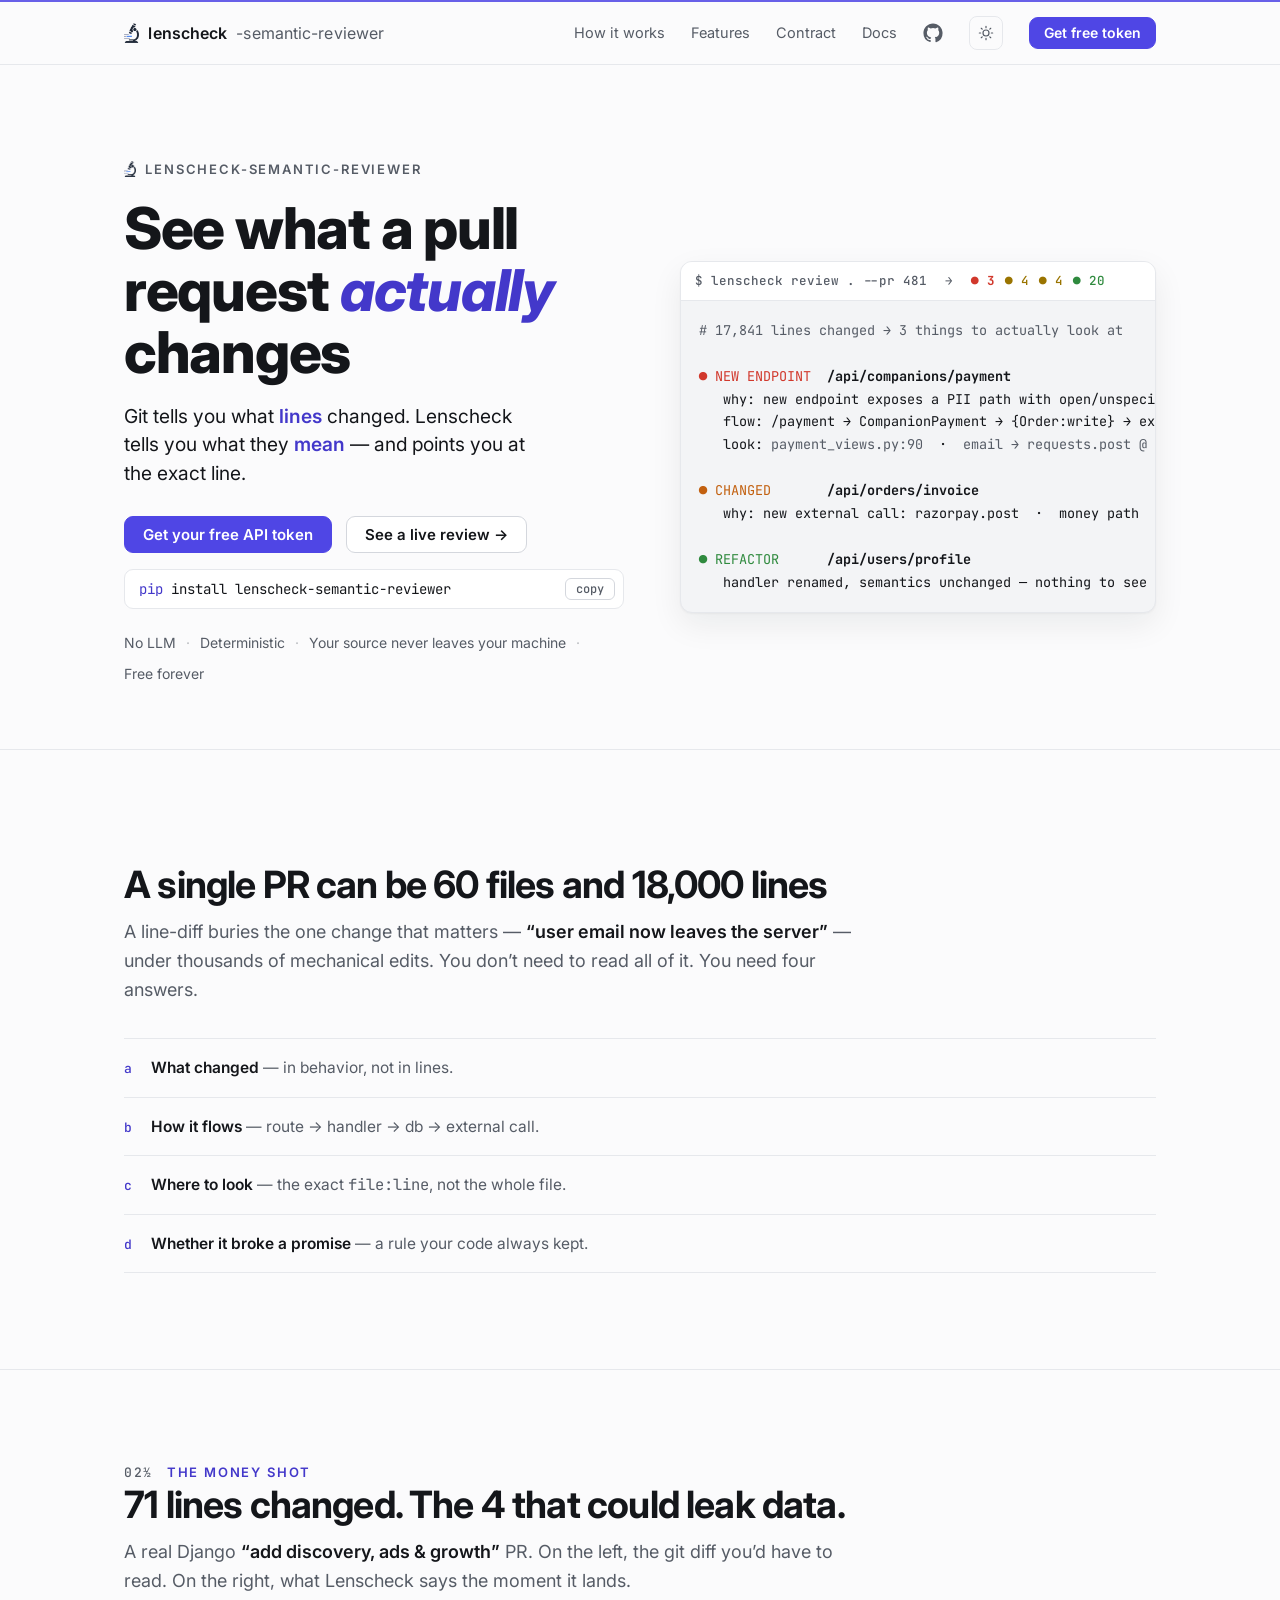
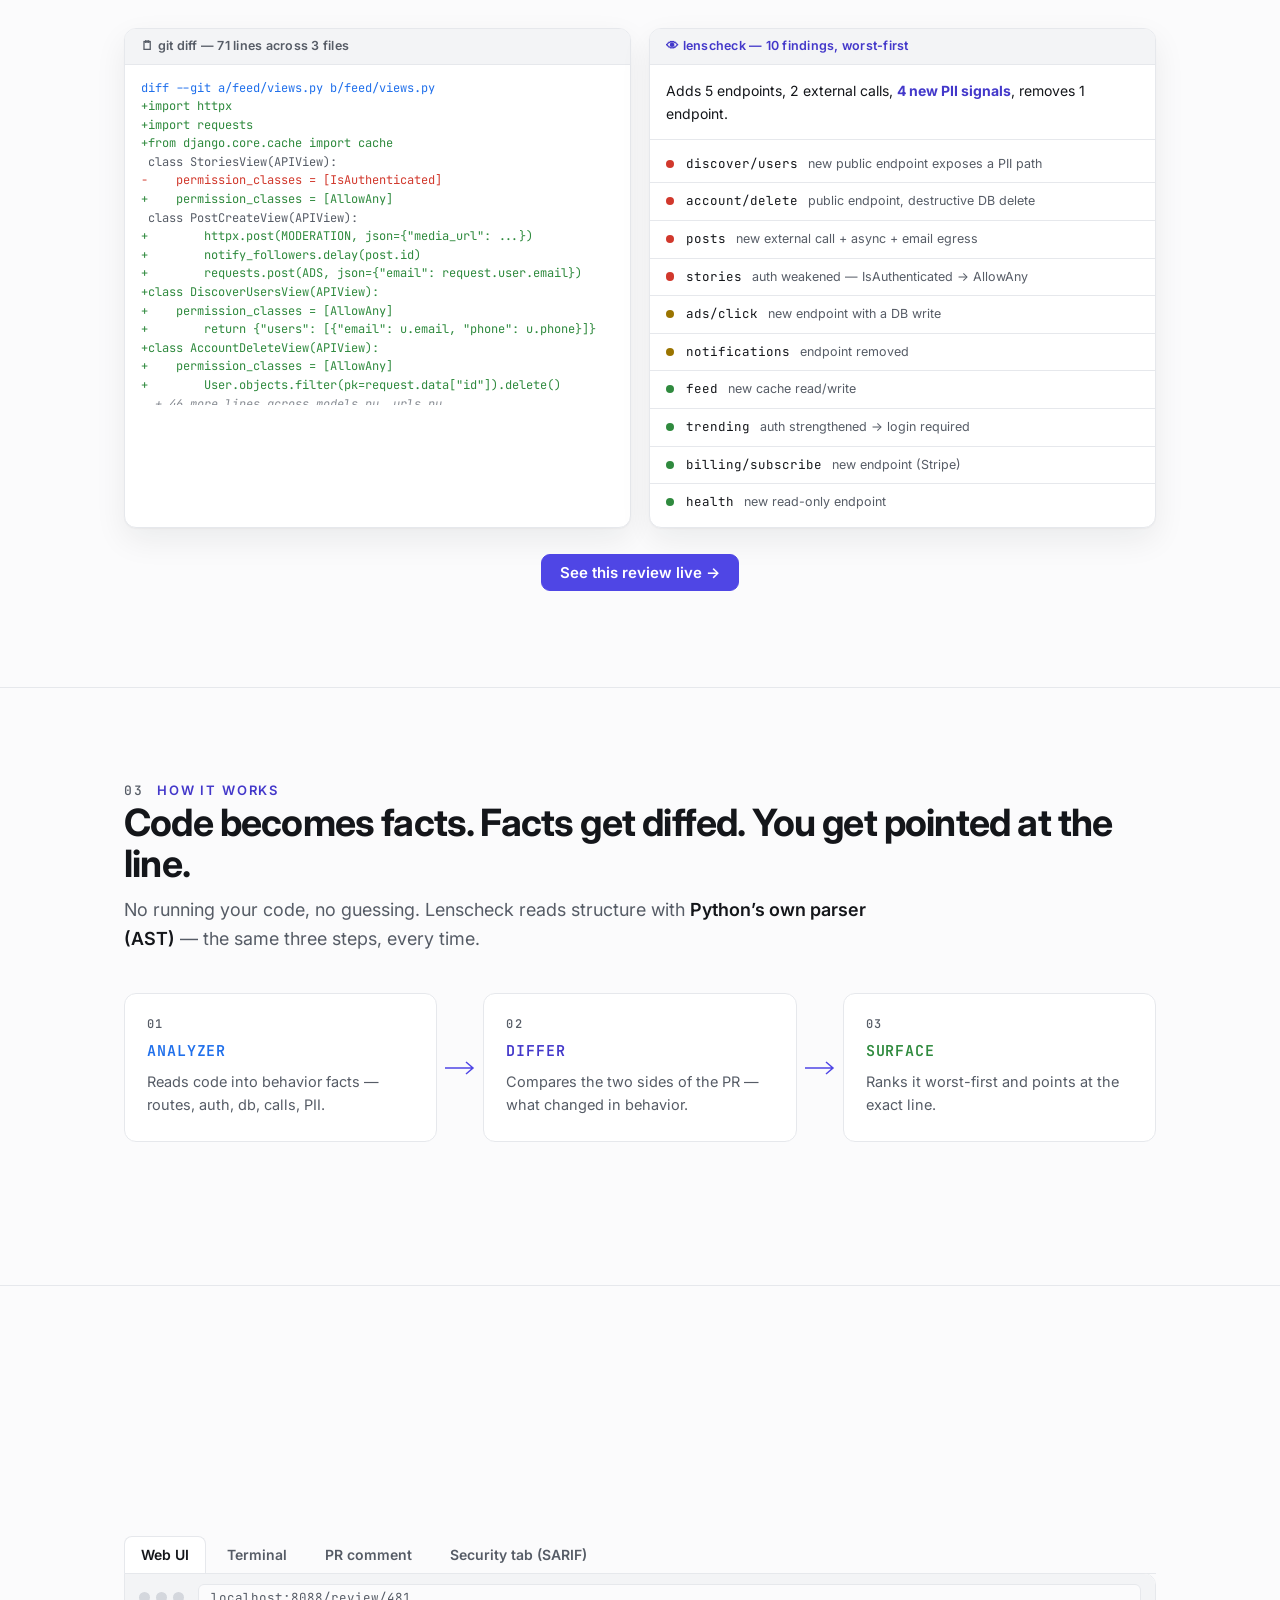
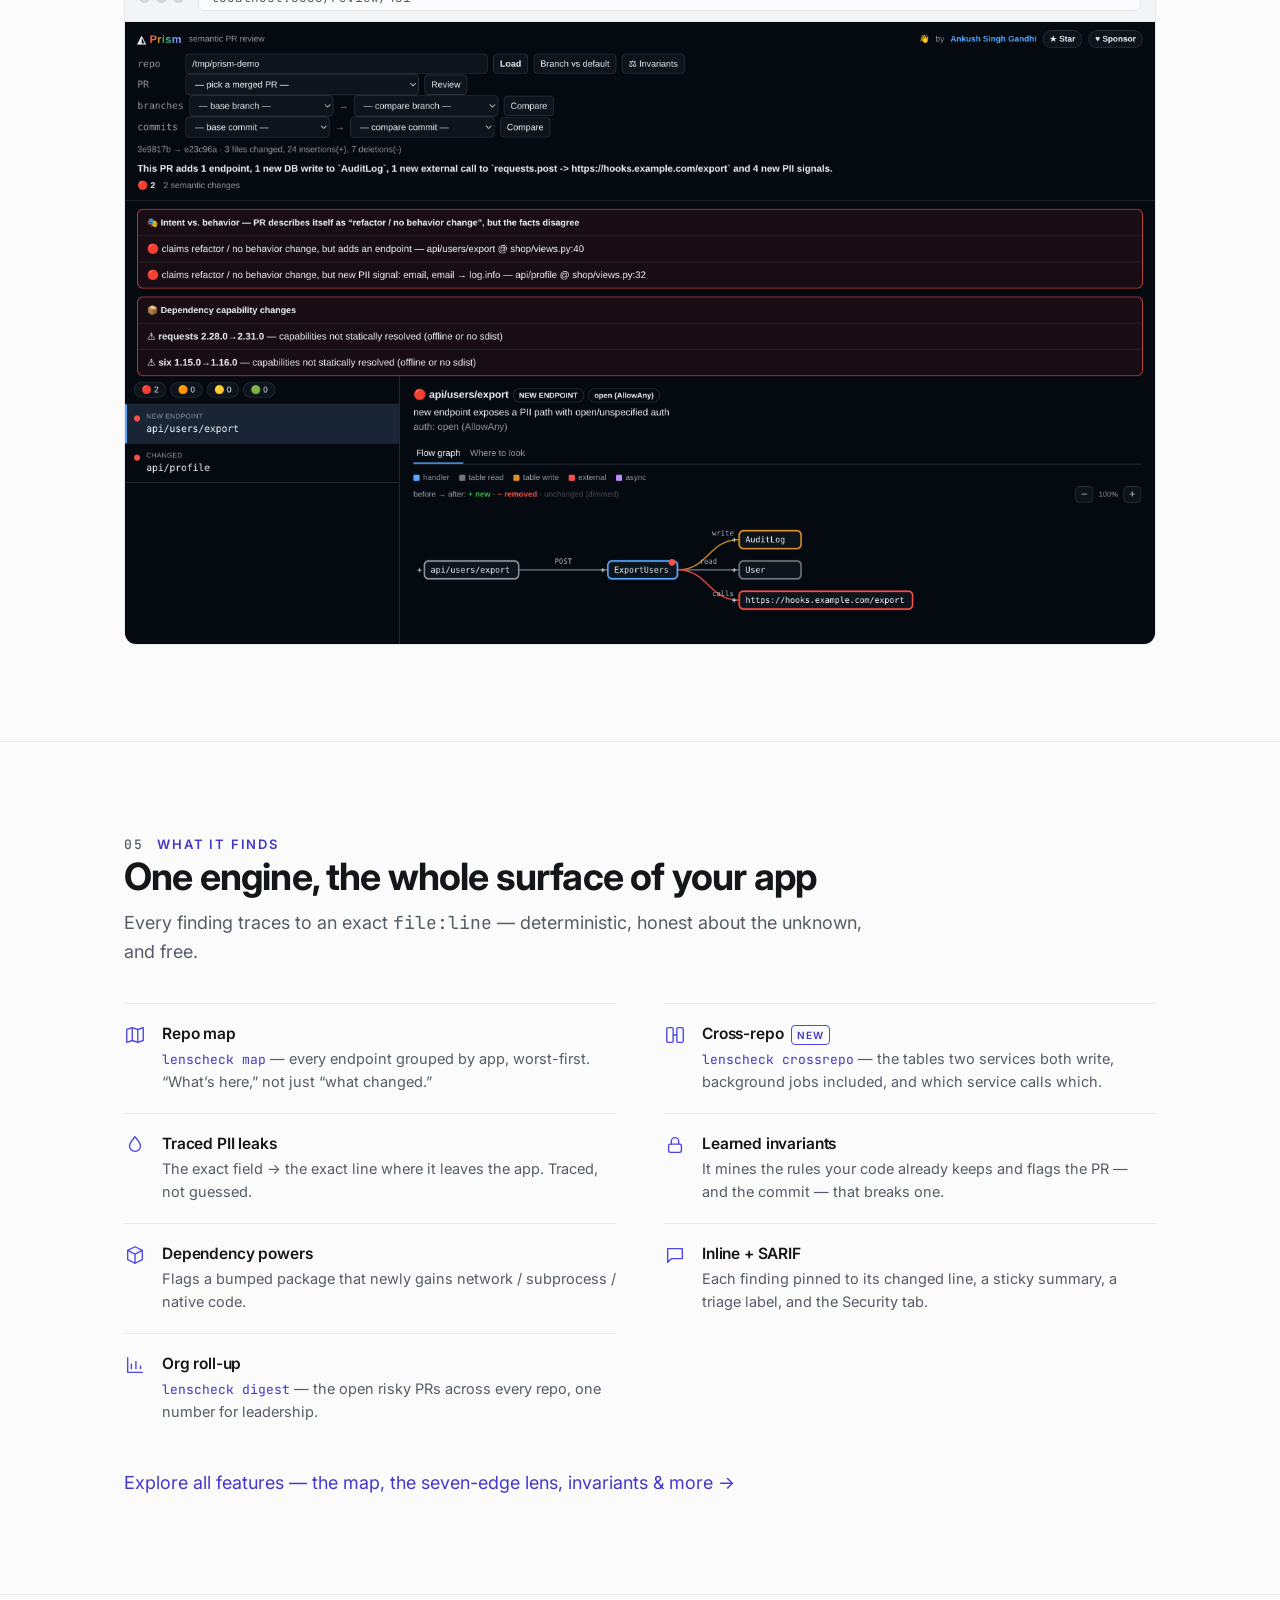
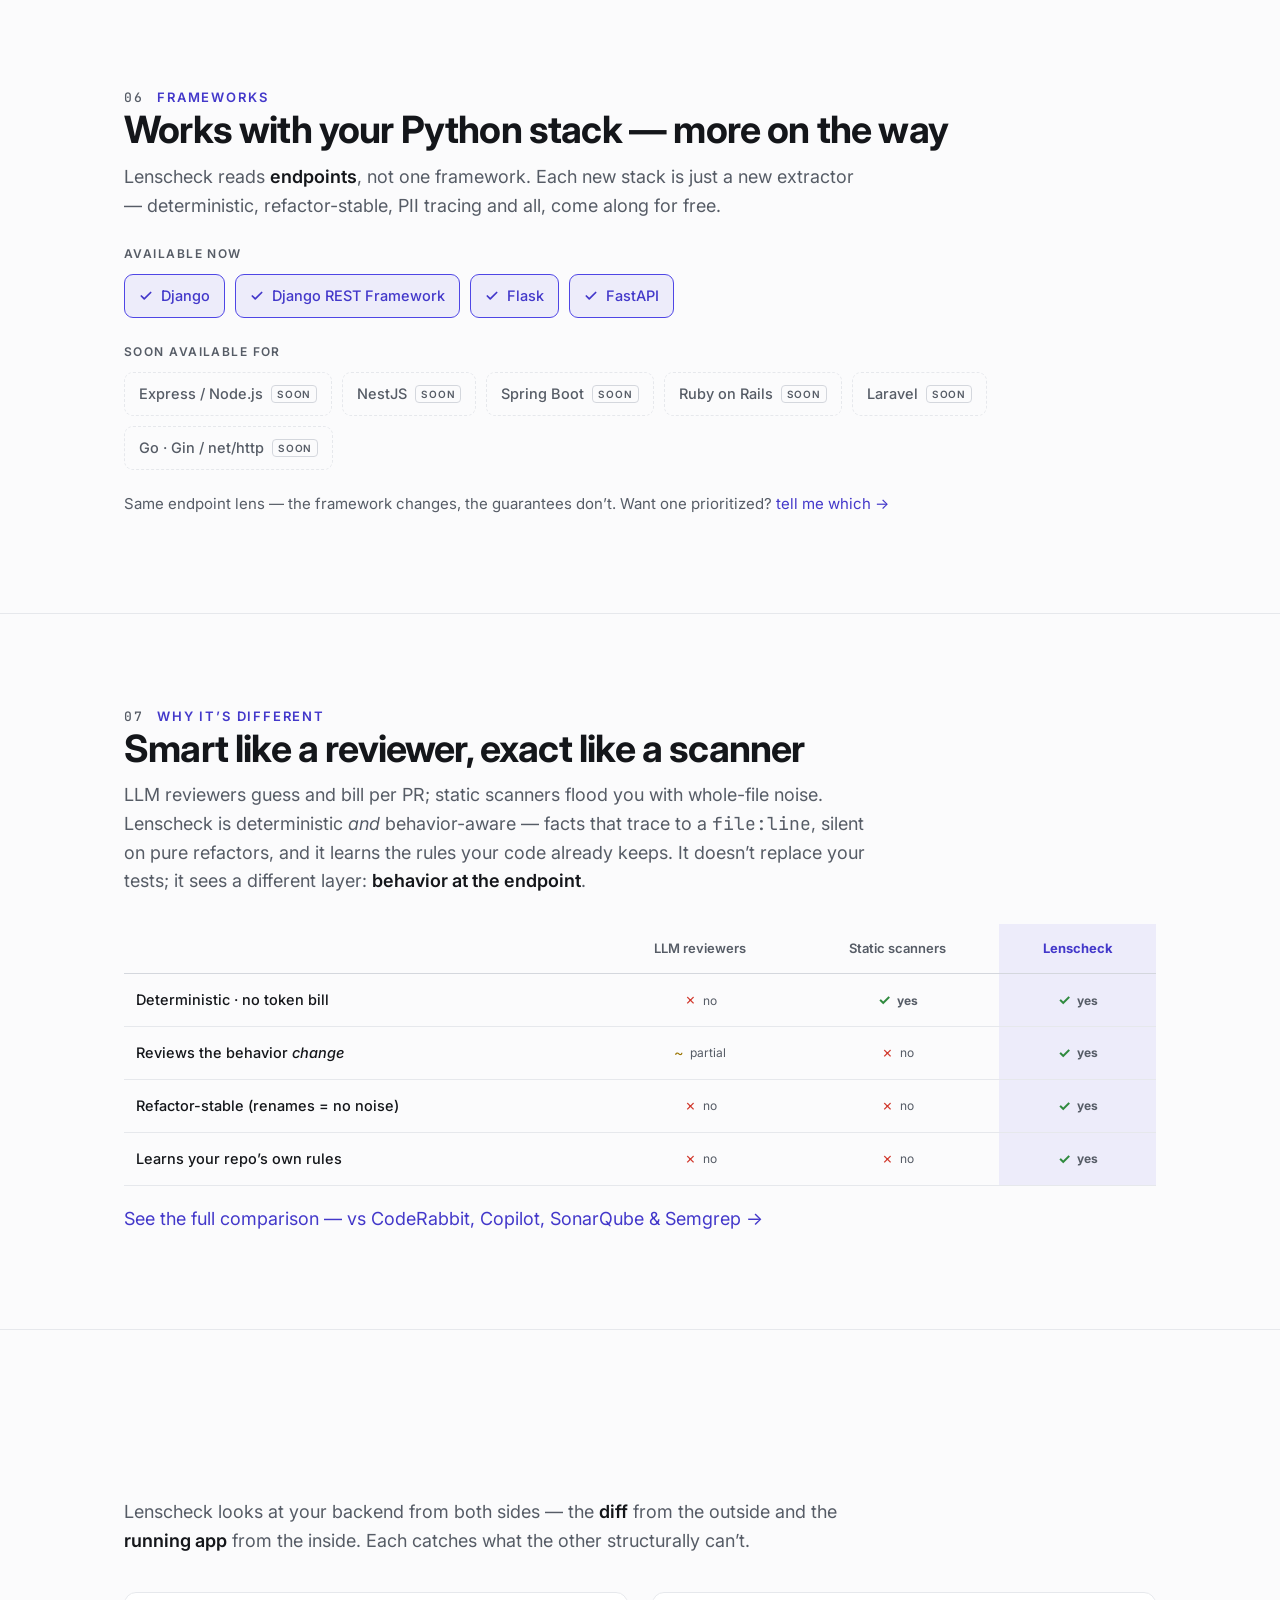
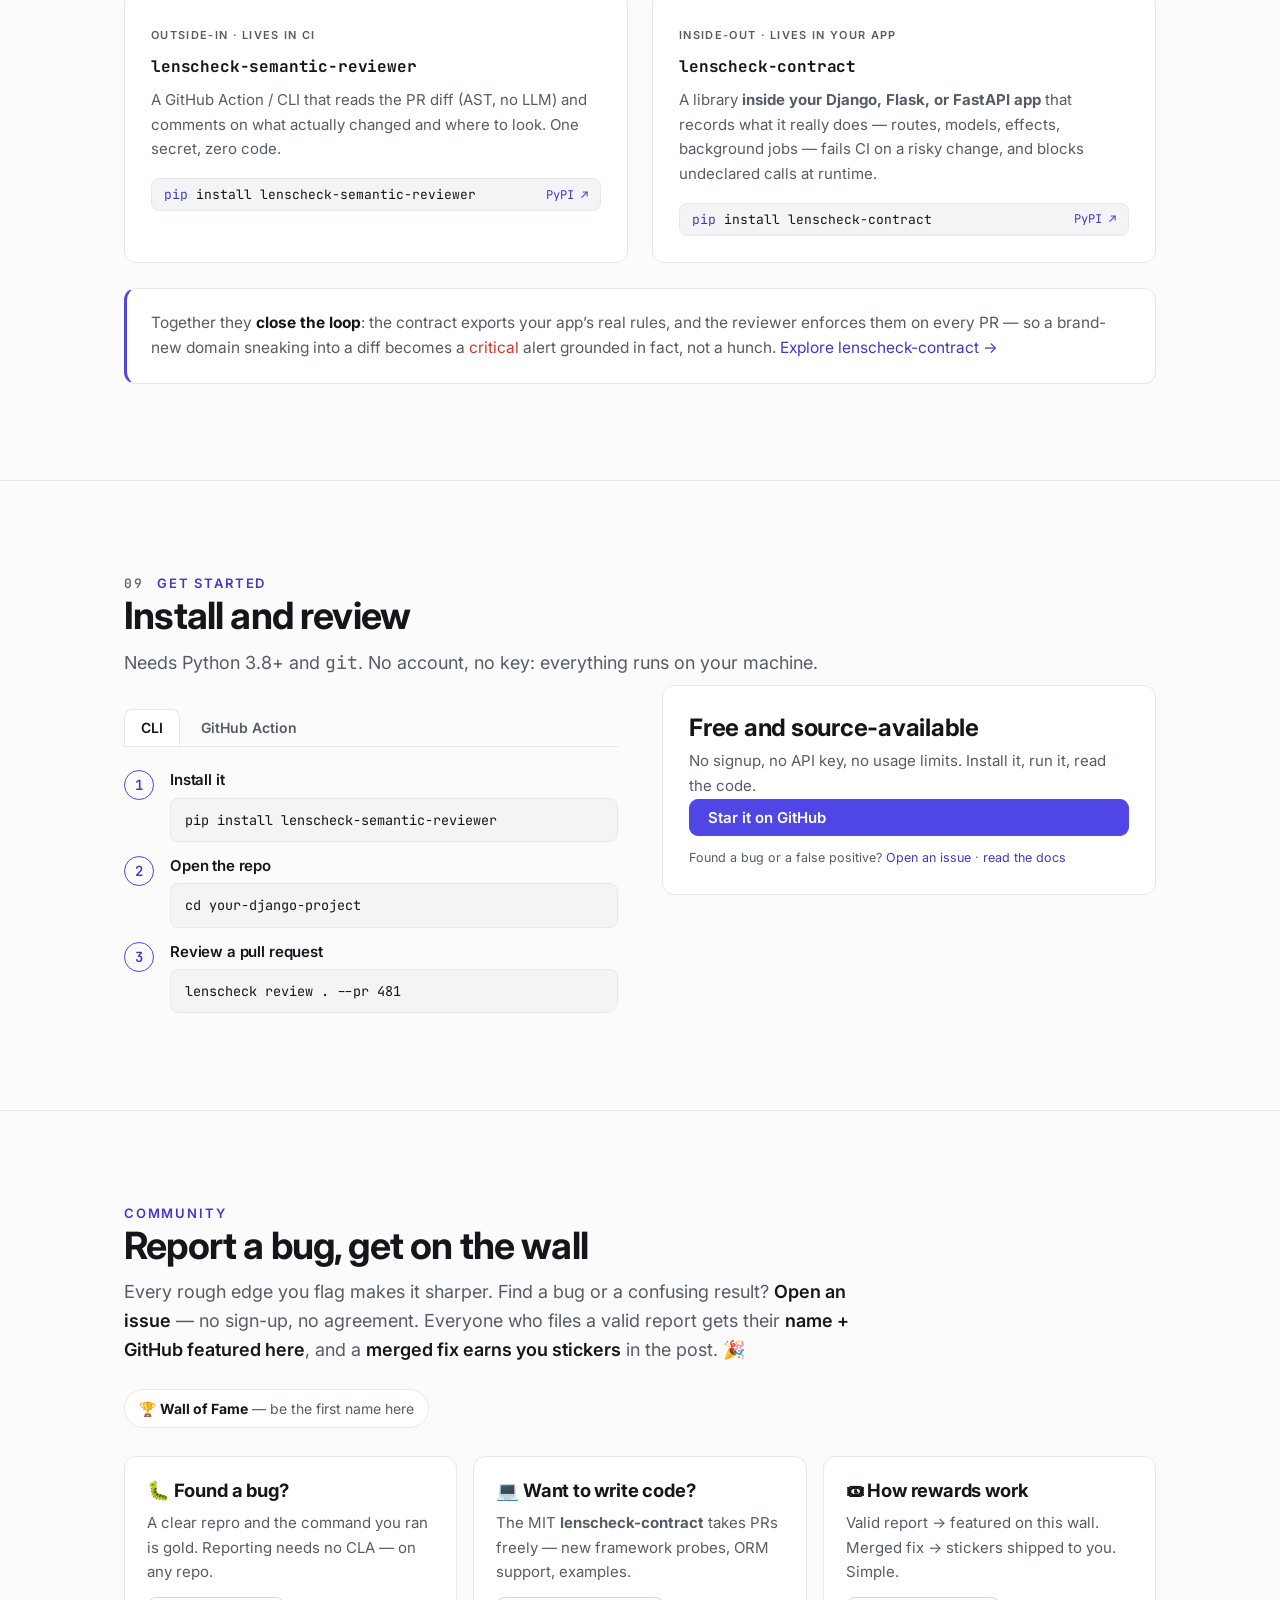
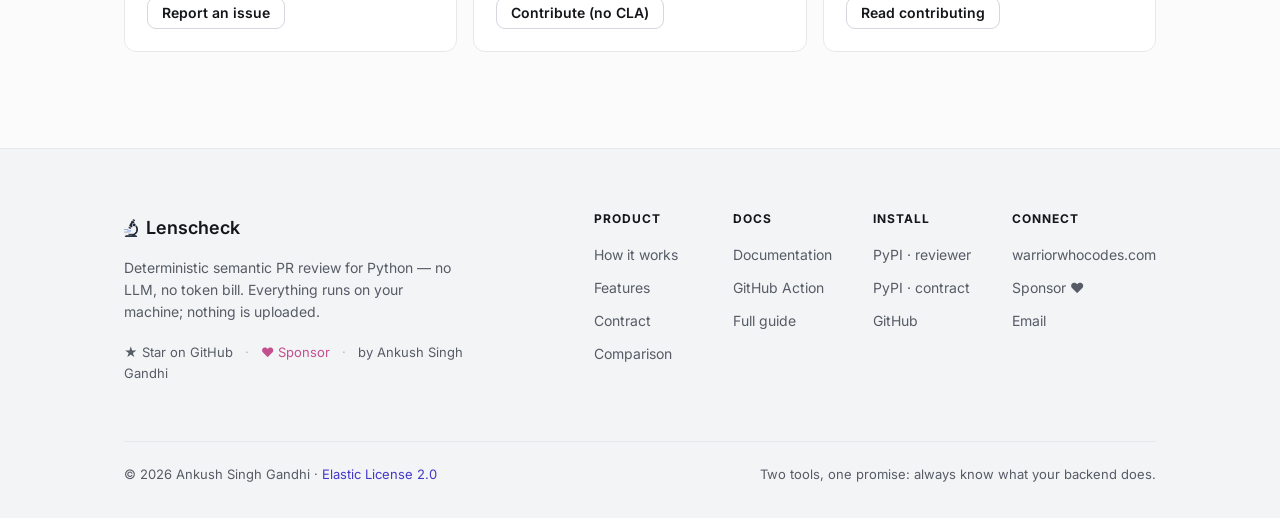
==== commit 6b703bce: "Package every command module and web asset; crossrepo/map/provenance/init in --help, README, PyPI RE" ====
--- a/docs/index.html
+++ b/docs/index.html
@@ -401,7 +401,11 @@
   <div class="finds">
     <div class="item">
       <span class="ico"><svg viewBox="0 0 24 24"><path d="M9 4 3 6v14l6-2 6 2 6-2V4l-6 2-6-2Z"/><path d="M9 4v14M15 6v14"/></svg></span>
-      <div><h3>Repo map<span class="tag">NEW</span></h3><p><code>lenscheck map</code> — every endpoint grouped by app, worst-first. “What’s here,” not just “what changed.”</p></div>
+      <div><h3>Repo map</h3><p><code>lenscheck map</code> — every endpoint grouped by app, worst-first. “What’s here,” not just “what changed.”</p></div>
+    </div>
+    <div class="item">
+      <span class="ico"><svg viewBox="0 0 24 24"><rect x="3" y="4" width="7" height="16" rx="1.5"/><rect x="14" y="4" width="7" height="16" rx="1.5"/><path d="M10 12h4"/></svg></span>
+      <div><h3>Cross-repo<span class="tag">NEW</span></h3><p><code>lenscheck crossrepo</code> — the tables two services both write, background jobs included, and which service calls which.</p></div>
     </div>
     <div class="item">
       <span class="ico"><svg viewBox="0 0 24 24"><path d="M12 3c3.5 4 6 7 6 10a6 6 0 0 1-12 0c0-3 2.5-6 6-10Z"/></svg></span>
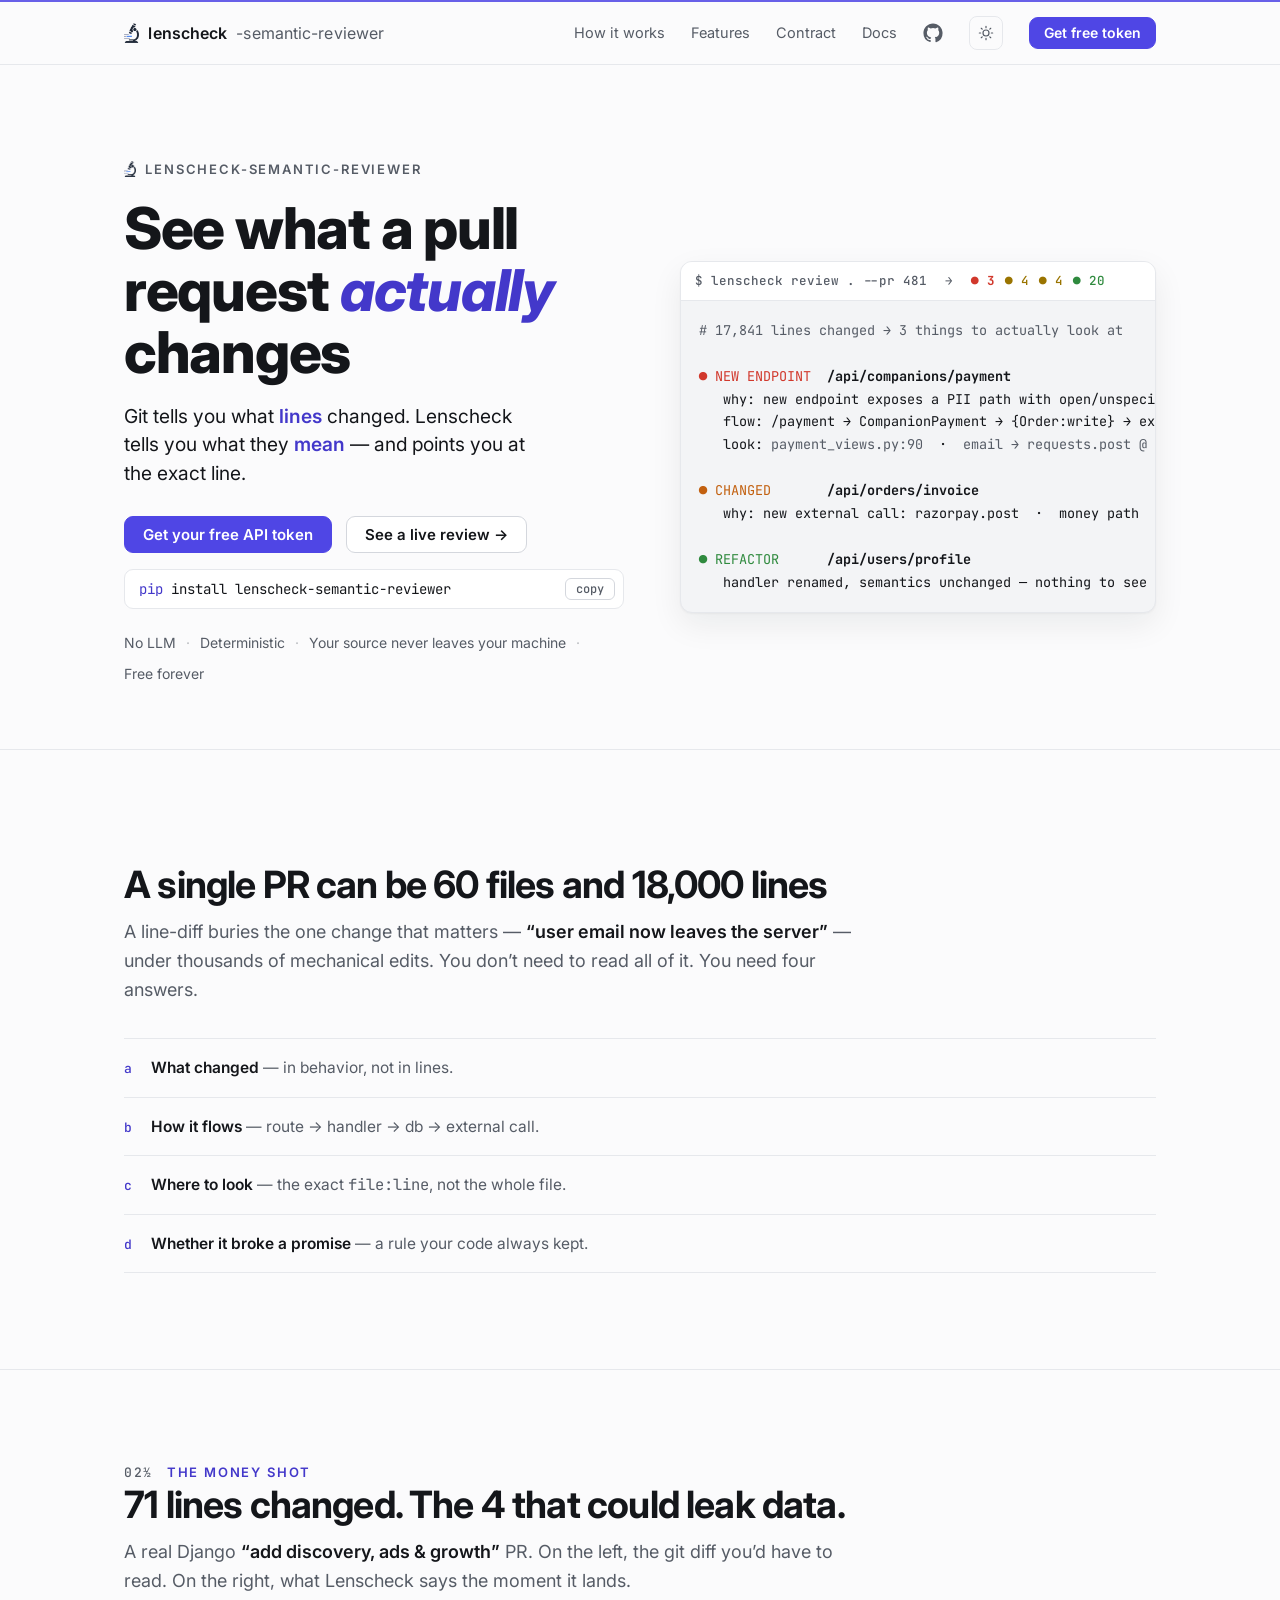
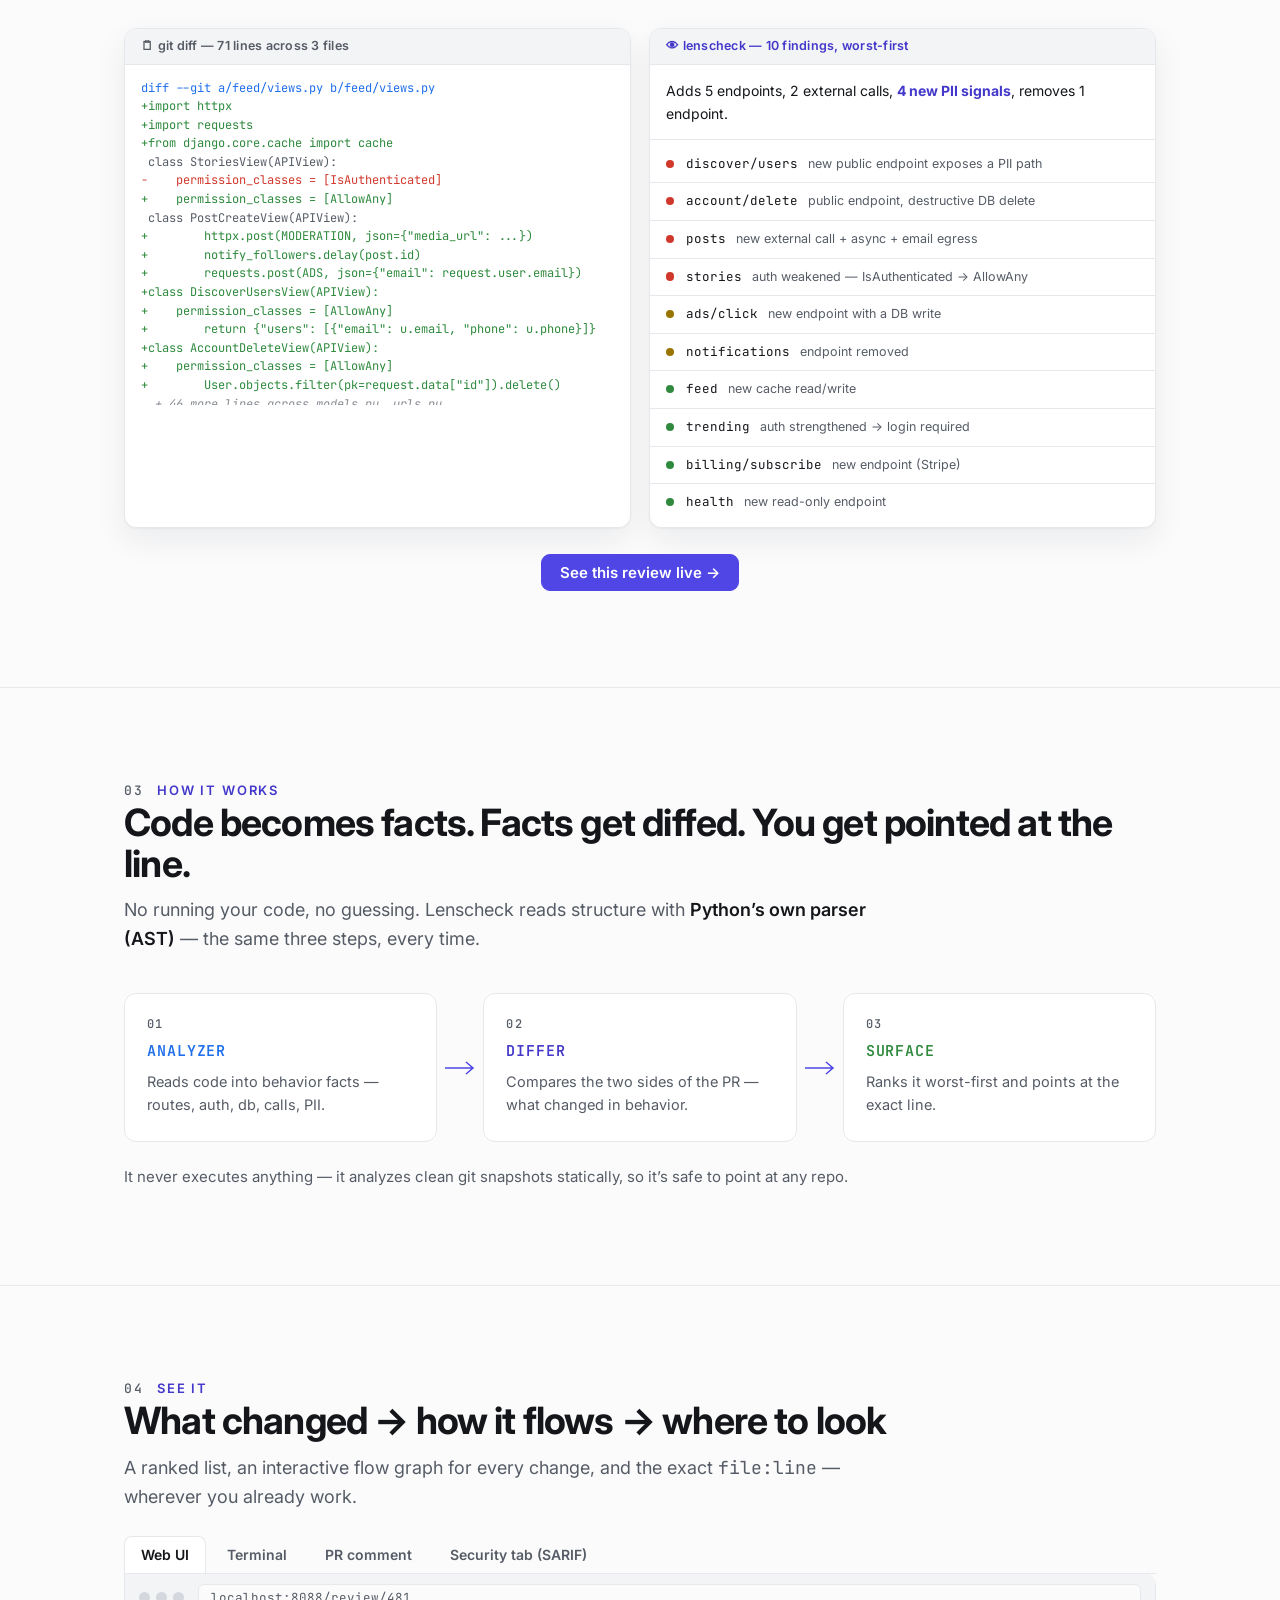
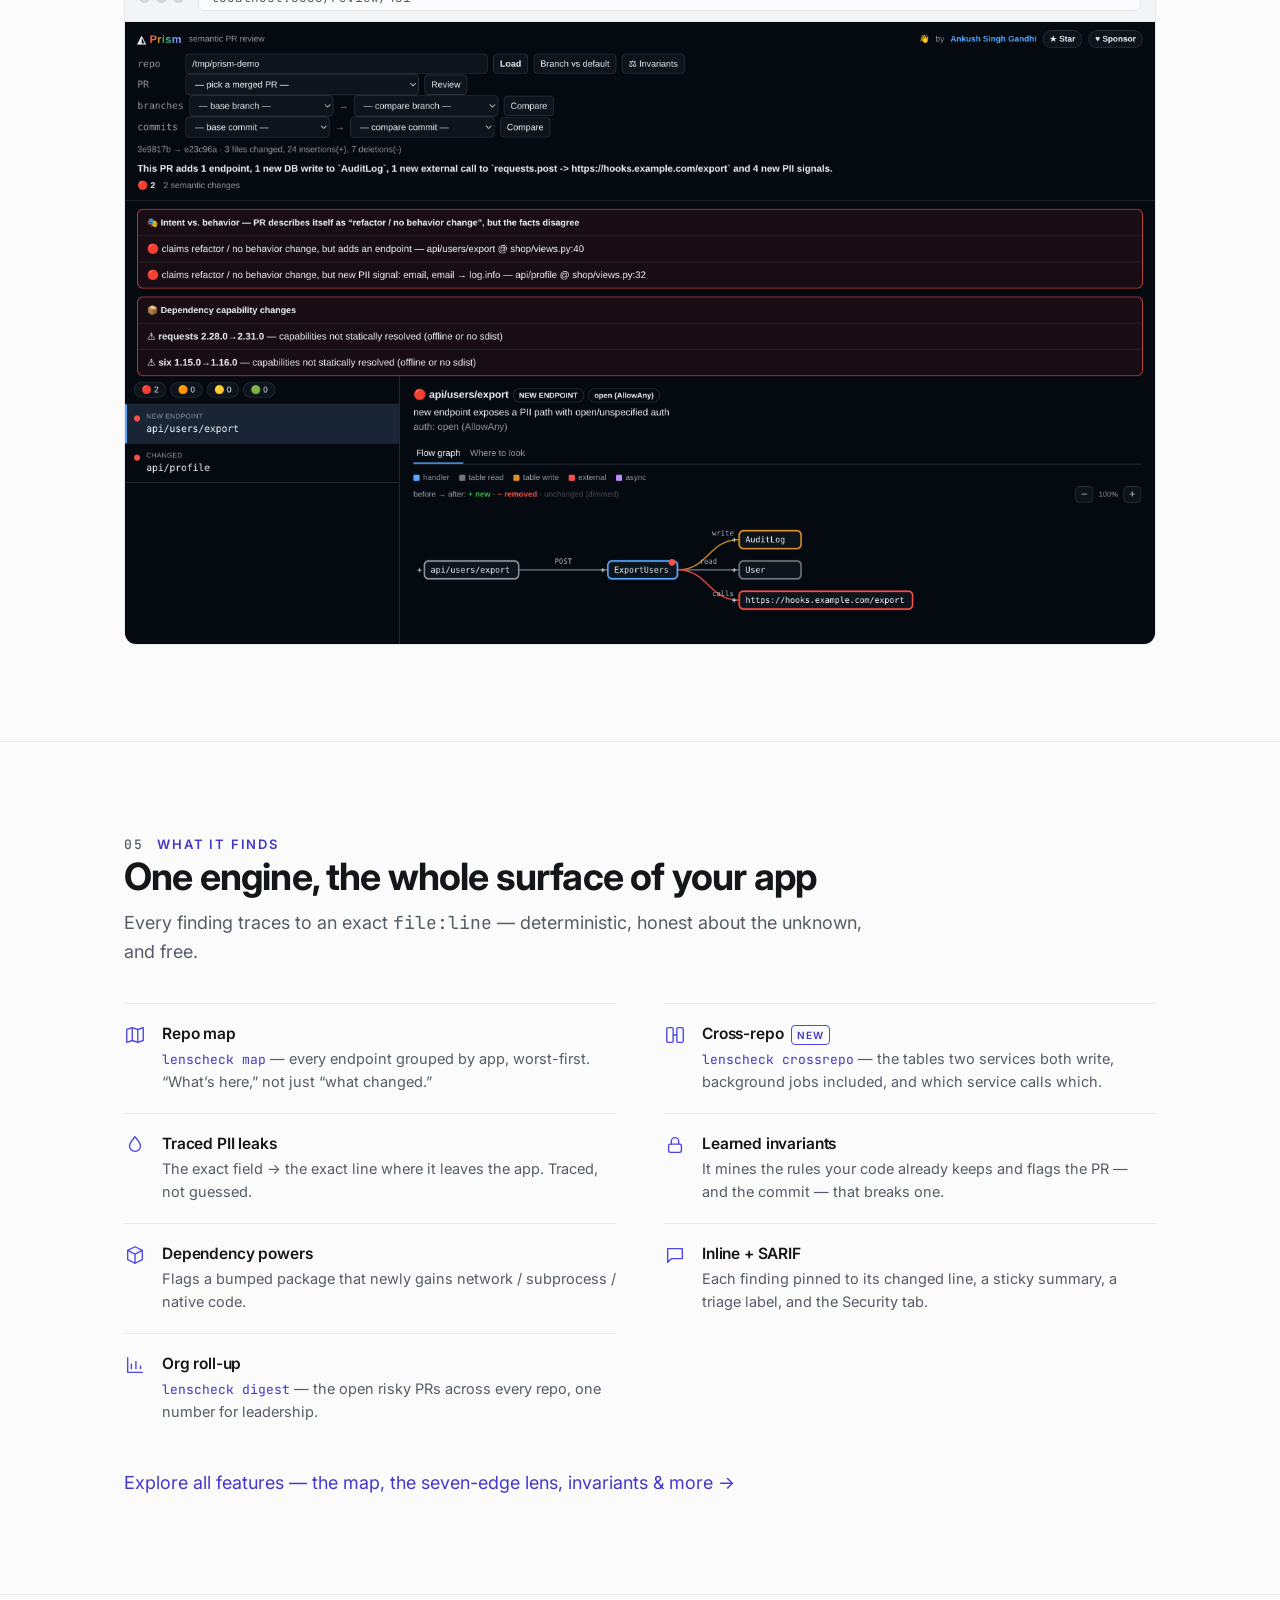
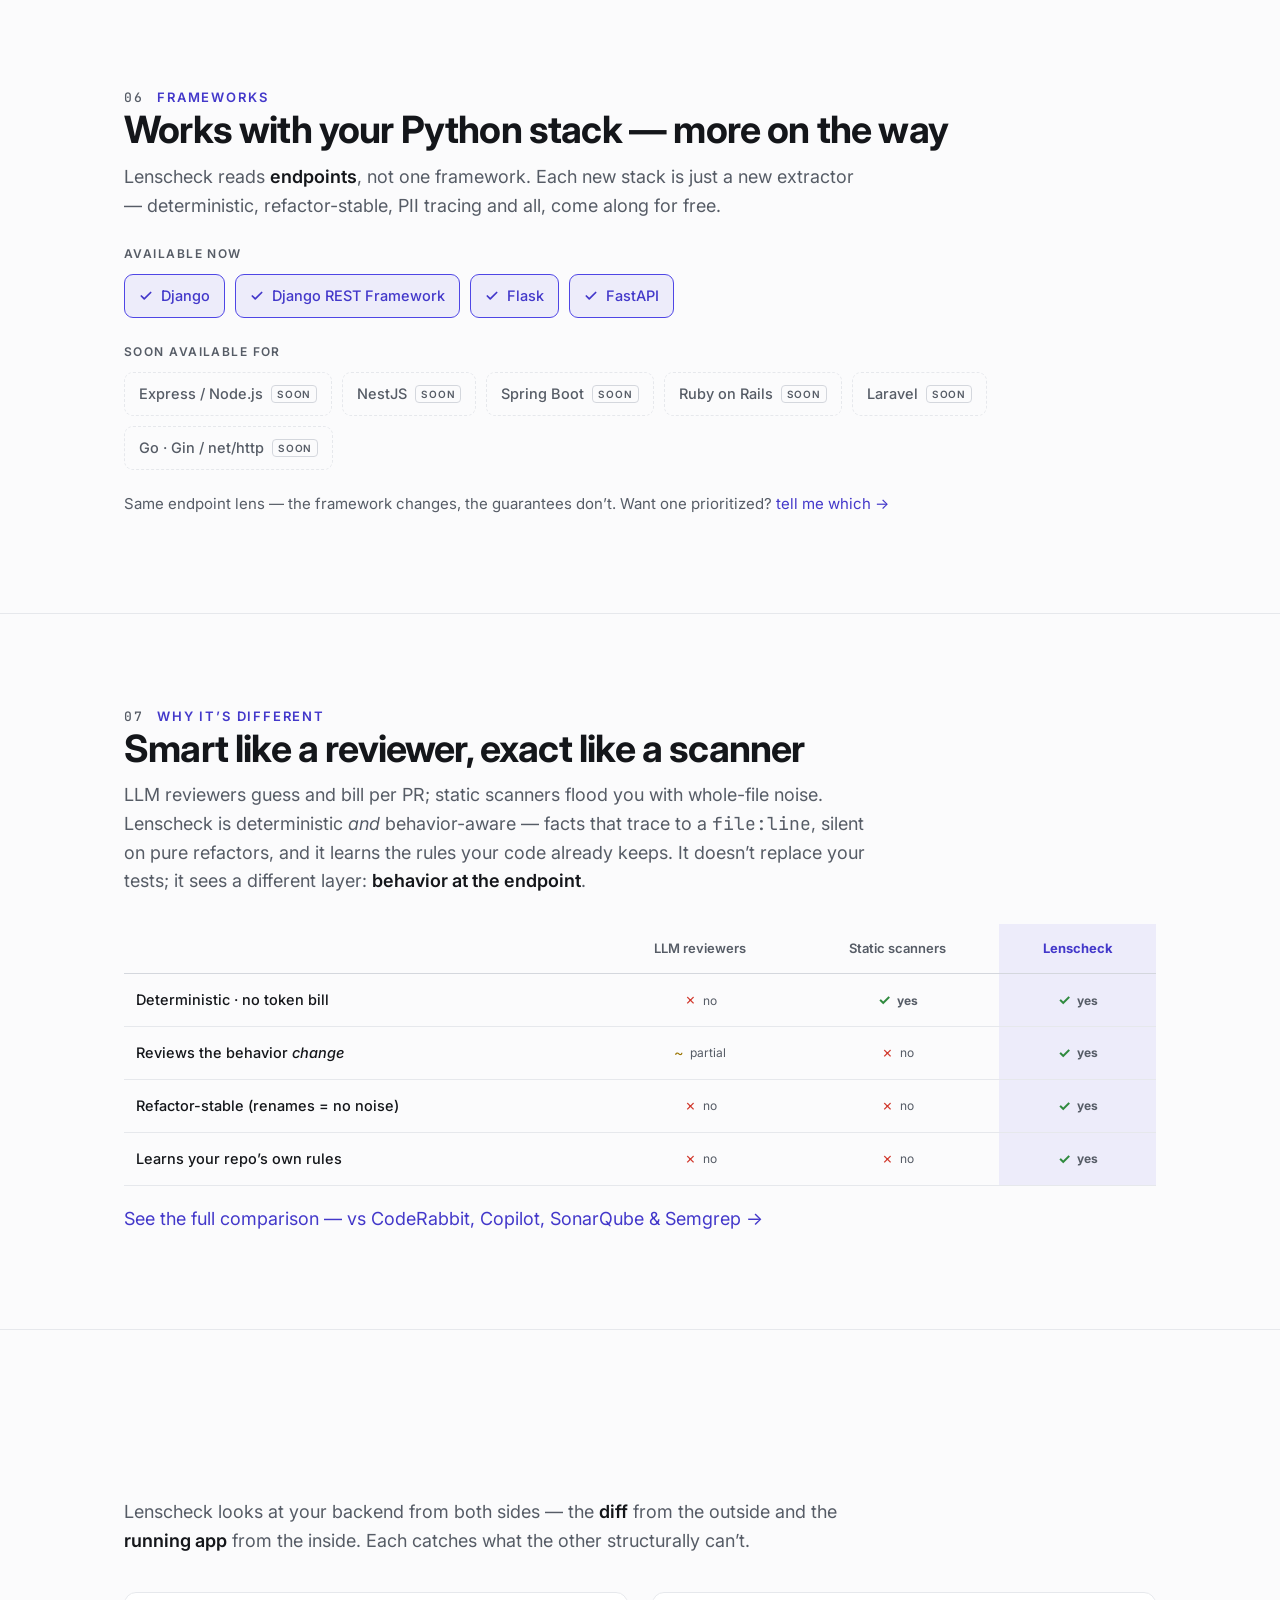
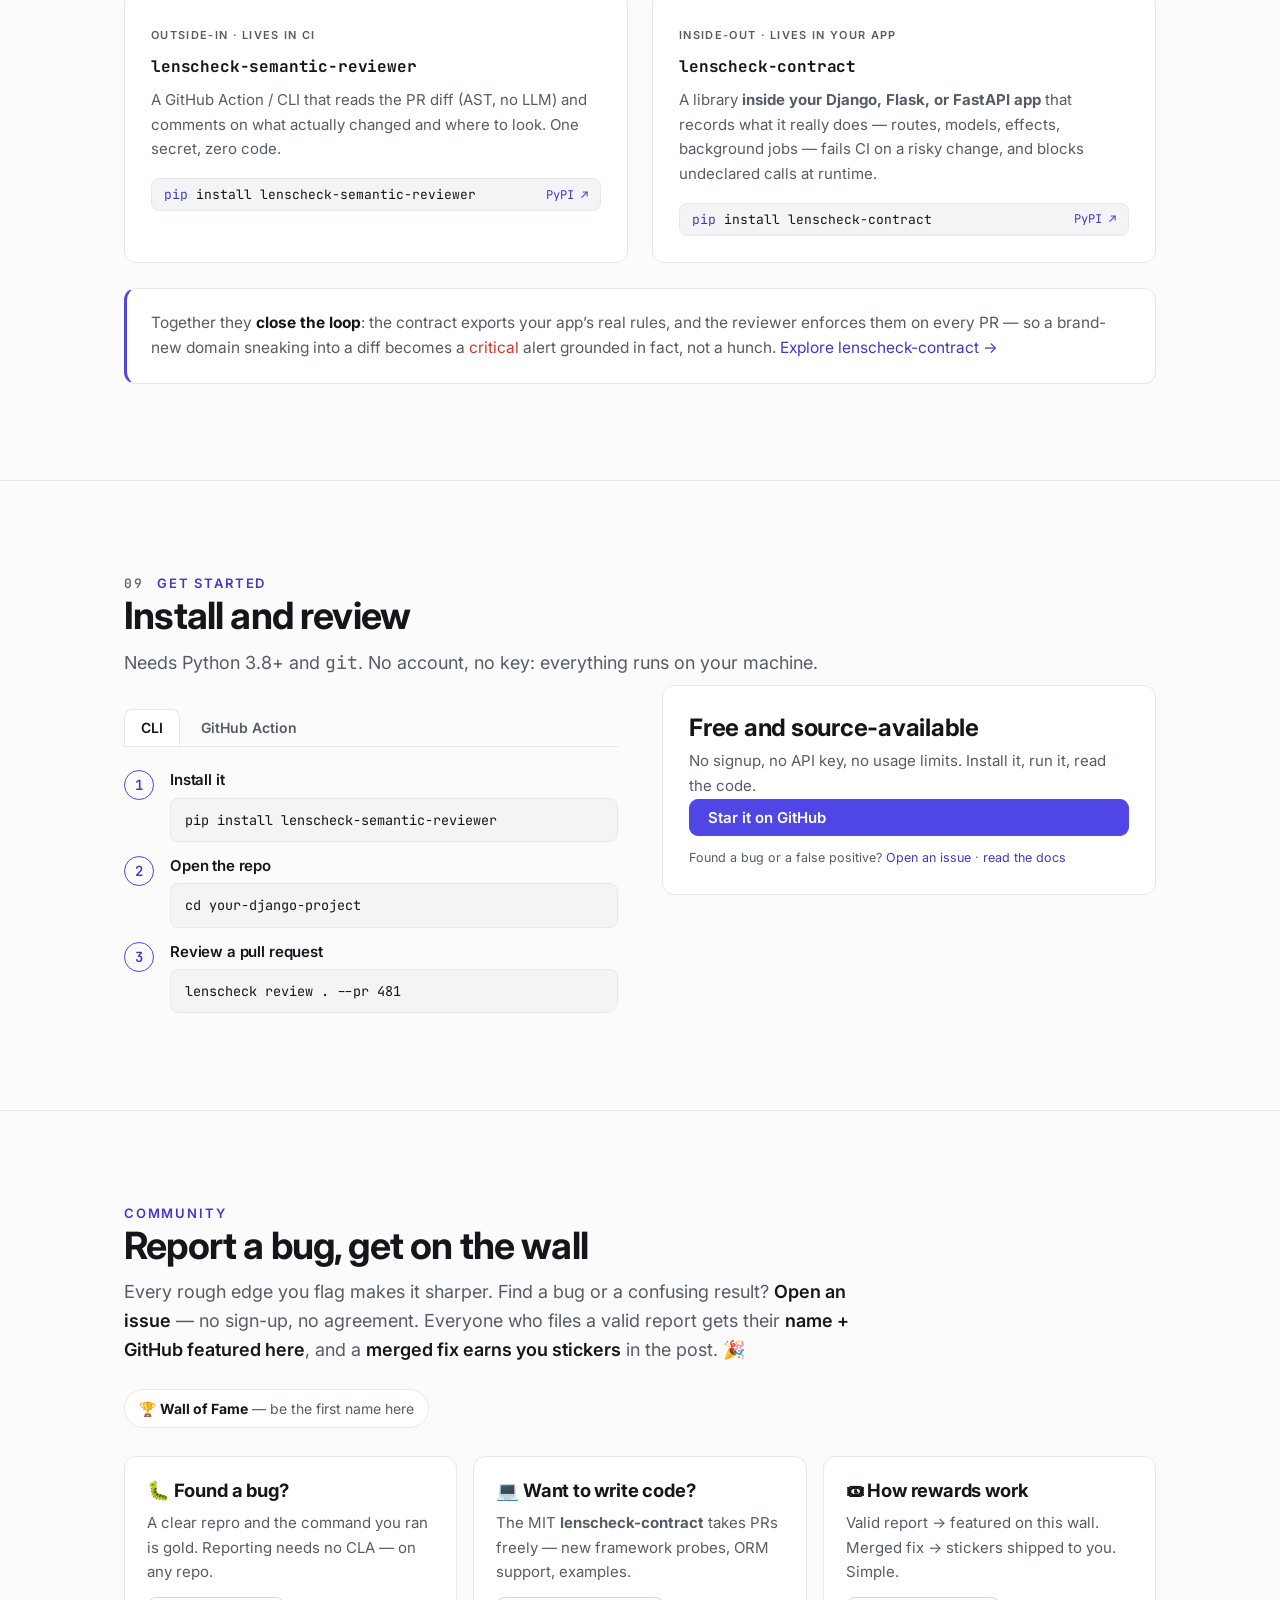
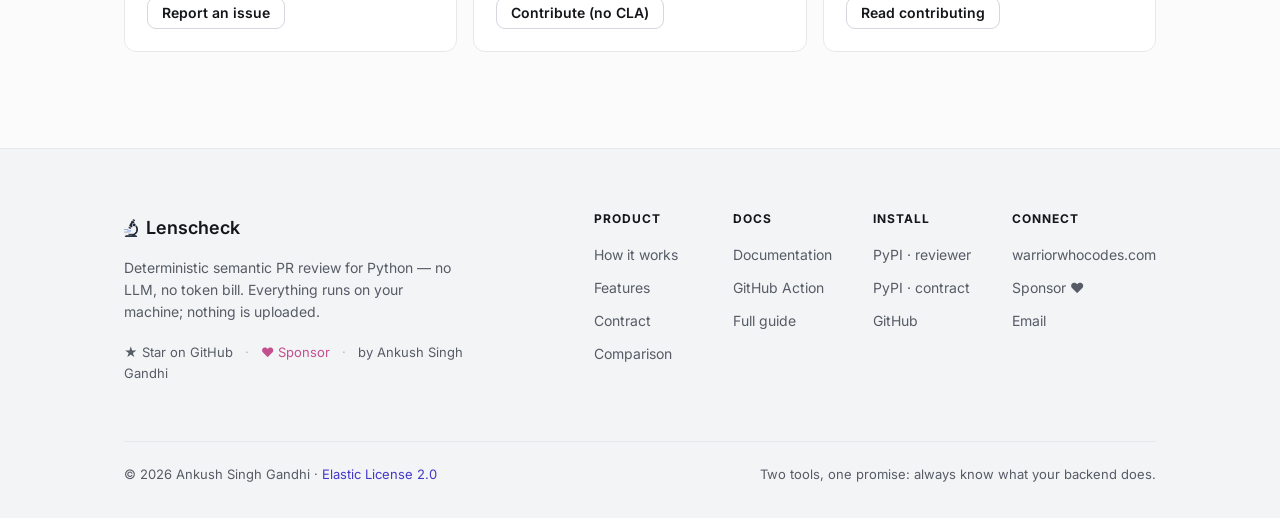
==== commit 74c8c715: "Point links and the Action at the renamed repo (lenscheck-semantic-reviewer)" ====
--- a/docs/index.html
+++ b/docs/index.html
@@ -39,7 +39,7 @@
   "downloadUrl": "https://pypi.org/project/lenscheck-semantic-reviewer/",
   "installUrl": "https://pypi.org/project/lenscheck-semantic-reviewer/",
   "softwareVersion": "0.4.0",
-  "codeRepository": "https://github.com/AnkushSinghGandhi/lenscheck-semantic-reviewer2",
+  "codeRepository": "https://github.com/AnkushSinghGandhi/lenscheck-semantic-reviewer",
   "license": "https://spdx.org/licenses/Elastic-2.0.html",
   "author": { "@type": "Person", "name": "Ankush Singh Gandhi", "url": "https://warriorwhocodes.com" },
   "offers": { "@type": "Offer", "price": "0", "priceCurrency": "USD" }
@@ -201,7 +201,7 @@
     <a href="features.html">Features</a>
     <a href="contract.html">Contract</a>
     <a href="docs.html">Docs</a>
-    <a class="lc-gh" href="https://github.com/AnkushSinghGandhi/lenscheck-semantic-reviewer2" aria-label="Lenscheck on GitHub" title="GitHub">
+    <a class="lc-gh" href="https://github.com/AnkushSinghGandhi/lenscheck-semantic-reviewer" aria-label="Lenscheck on GitHub" title="GitHub">
       <svg viewBox="0 0 24 24" width="20" height="20" fill="currentColor"><path d="M12 .5C5.65.5.5 5.65.5 12a11.5 11.5 0 0 0 7.86 10.92c.58.1.79-.25.79-.56v-2c-3.2.7-3.88-1.37-3.88-1.37-.53-1.34-1.29-1.7-1.29-1.7-1.05-.72.08-.7.08-.7 1.16.08 1.77 1.2 1.77 1.2 1.03 1.77 2.7 1.26 3.36.96.1-.75.4-1.26.73-1.55-2.55-.29-5.24-1.28-5.24-5.7 0-1.26.45-2.29 1.19-3.1-.12-.29-.52-1.46.11-3.05 0 0 .97-.31 3.18 1.18a11 11 0 0 1 5.8 0c2.2-1.49 3.17-1.18 3.17-1.18.63 1.59.23 2.76.11 3.05.74.81 1.19 1.84 1.19 3.1 0 4.43-2.69 5.4-5.25 5.69.41.36.78 1.06.78 2.14v3.17c0 .31.21.67.8.56A11.5 11.5 0 0 0 23.5 12C23.5 5.65 18.35.5 12 .5Z"/></svg>
     </a>
     <button class="lc-theme" type="button" aria-label="Toggle dark mode" title="Toggle theme" onclick="lcTheme()">
@@ -535,10 +535,10 @@
         <div role="tabpanel" id="tp-gha" aria-labelledby="tb-gha" hidden style="border:0;background:none">
           <div class="codeblock">
             <div class="bar"><span class="label">.github/workflows/lenscheck.yml</span>
-              <button class="copy" type="button" data-copy="- uses: AnkushSinghGandhi/lenscheck-semantic-reviewer2@main">copy</button></div>
-<pre><span class="tok-str">- uses:</span> AnkushSinghGandhi/lenscheck-semantic-reviewer2@main</pre>
+              <button class="copy" type="button" data-copy="- uses: AnkushSinghGandhi/lenscheck-semantic-reviewer@main">copy</button></div>
+<pre><span class="tok-str">- uses:</span> AnkushSinghGandhi/lenscheck-semantic-reviewer@main</pre>
           </div>
-          <p class="how-note"><a href="https://github.com/AnkushSinghGandhi/lenscheck-semantic-reviewer2#github-action">Full GitHub Action setup →</a> · <a href="https://github.com/AnkushSinghGandhi/lenscheck-semantic-reviewer2/blob/main/blog/lenscheck-complete-guide.md">Read the guide →</a></p>
+          <p class="how-note"><a href="https://github.com/AnkushSinghGandhi/lenscheck-semantic-reviewer#github-action">Full GitHub Action setup →</a> · <a href="https://github.com/AnkushSinghGandhi/lenscheck-semantic-reviewer/blob/main/blog/lenscheck-complete-guide.md">Read the guide →</a></p>
         </div>
       </div>
     </div>
@@ -546,8 +546,8 @@
     <div class="req" id="request">
       <h3>Free and source-available</h3>
       <p class="note">No signup, no API key, no usage limits. Install it, run it, read the code.</p>
-      <a class="btn primary" style="width:100%;text-align:center" href="https://github.com/AnkushSinghGandhi/lenscheck-semantic-reviewer2">Star it on GitHub</a>
-      <p class="fallback">Found a bug or a false positive? <a href="https://github.com/AnkushSinghGandhi/lenscheck-semantic-reviewer2/issues">Open an issue</a> · <a href="docs.html">read the docs</a></p>
+      <a class="btn primary" style="width:100%;text-align:center" href="https://github.com/AnkushSinghGandhi/lenscheck-semantic-reviewer">Star it on GitHub</a>
+      <p class="fallback">Found a bug or a false positive? <a href="https://github.com/AnkushSinghGandhi/lenscheck-semantic-reviewer/issues">Open an issue</a> · <a href="docs.html">read the docs</a></p>
     </div>
   </div>
 </div></section>
@@ -583,9 +583,9 @@
   </script>
 
   <div class="grid g3" style="margin-top:28px">
-    <div class="card"><h3>🐛 Found a bug?</h3><p>A clear repro and the command you ran is gold. Reporting needs no CLA — on any repo.</p><a class="btn ghost sm" href="https://github.com/AnkushSinghGandhi/lenscheck-semantic-reviewer2/issues/new" style="margin-top:12px">Report an issue</a></div>
+    <div class="card"><h3>🐛 Found a bug?</h3><p>A clear repro and the command you ran is gold. Reporting needs no CLA — on any repo.</p><a class="btn ghost sm" href="https://github.com/AnkushSinghGandhi/lenscheck-semantic-reviewer/issues/new" style="margin-top:12px">Report an issue</a></div>
     <div class="card"><h3>💻 Want to write code?</h3><p>The MIT <b>lenscheck-contract</b> takes PRs freely — new framework probes, ORM support, examples.</p><a class="btn ghost sm" href="https://github.com/AnkushSinghGandhi/lenscheck-contract/blob/main/CONTRIBUTING.md" style="margin-top:12px">Contribute (no CLA)</a></div>
-    <div class="card"><h3>🎟 How rewards work</h3><p>Valid report → featured on this wall. Merged fix → stickers shipped to you. Simple.</p><a class="btn ghost sm" href="https://github.com/AnkushSinghGandhi/lenscheck-semantic-reviewer2/blob/main/CONTRIBUTING.md" style="margin-top:12px">Read contributing</a></div>
+    <div class="card"><h3>🎟 How rewards work</h3><p>Valid report → featured on this wall. Merged fix → stickers shipped to you. Simple.</p><a class="btn ghost sm" href="https://github.com/AnkushSinghGandhi/lenscheck-semantic-reviewer/blob/main/CONTRIBUTING.md" style="margin-top:12px">Read contributing</a></div>
   </div>
 </div></section>
 
@@ -594,7 +594,7 @@
     <div class="f-brand">
       <div class="f-logo"><img class="lc-mark" src="images/lenscheck-mark.png" alt="Lenscheck" style="height:18px;width:auto;vertical-align:middle"> <span>Lenscheck</span></div>
       <p>Deterministic semantic PR review for Python — no LLM, no token bill. Everything runs on your machine; nothing is uploaded.</p>
-      <p class="f-colophon"><a class="star" href="https://github.com/AnkushSinghGandhi/lenscheck-semantic-reviewer2">★ Star on GitHub</a> <span class="sep">·</span> <a class="sponsor" href="https://github.com/sponsors/AnkushSinghGandhi">♥ Sponsor</a> <span class="sep">·</span> by <a href="https://warriorwhocodes.com">Ankush Singh Gandhi</a></p>
+      <p class="f-colophon"><a class="star" href="https://github.com/AnkushSinghGandhi/lenscheck-semantic-reviewer">★ Star on GitHub</a> <span class="sep">·</span> <a class="sponsor" href="https://github.com/sponsors/AnkushSinghGandhi">♥ Sponsor</a> <span class="sep">·</span> by <a href="https://warriorwhocodes.com">Ankush Singh Gandhi</a></p>
     </div>
     <div class="f-cols">
       <div class="f-col"><h4>Product</h4>
@@ -606,12 +606,12 @@
       <div class="f-col"><h4>Docs</h4>
         <a href="docs.html">Documentation</a>
         <a href="docs.html#r-action">GitHub Action</a>
-        <a href="https://github.com/AnkushSinghGandhi/lenscheck-semantic-reviewer2/blob/main/blog/lenscheck-complete-guide.md">Full guide</a>
+        <a href="https://github.com/AnkushSinghGandhi/lenscheck-semantic-reviewer/blob/main/blog/lenscheck-complete-guide.md">Full guide</a>
       </div>
       <div class="f-col"><h4>Install</h4>
         <a href="https://pypi.org/project/lenscheck-semantic-reviewer/">PyPI · reviewer</a>
         <a href="https://pypi.org/project/lenscheck-contract/">PyPI · contract</a>
-        <a href="https://github.com/AnkushSinghGandhi/lenscheck-semantic-reviewer2">GitHub</a>
+        <a href="https://github.com/AnkushSinghGandhi/lenscheck-semantic-reviewer">GitHub</a>
       </div>
       <div class="f-col"><h4>Connect</h4>
         <a href="https://warriorwhocodes.com">warriorwhocodes.com</a>
@@ -621,7 +621,7 @@
     </div>
   </div>
   <div class="f-bottom">
-    <span>© 2026 Ankush Singh Gandhi · <a href="https://github.com/AnkushSinghGandhi/lenscheck-semantic-reviewer2/blob/main/LICENSE">Elastic License 2.0</a></span>
+    <span>© 2026 Ankush Singh Gandhi · <a href="https://github.com/AnkushSinghGandhi/lenscheck-semantic-reviewer/blob/main/LICENSE">Elastic License 2.0</a></span>
     <span>Two tools, one promise: always know what your backend does.</span>
   </div>
 </div></footer>
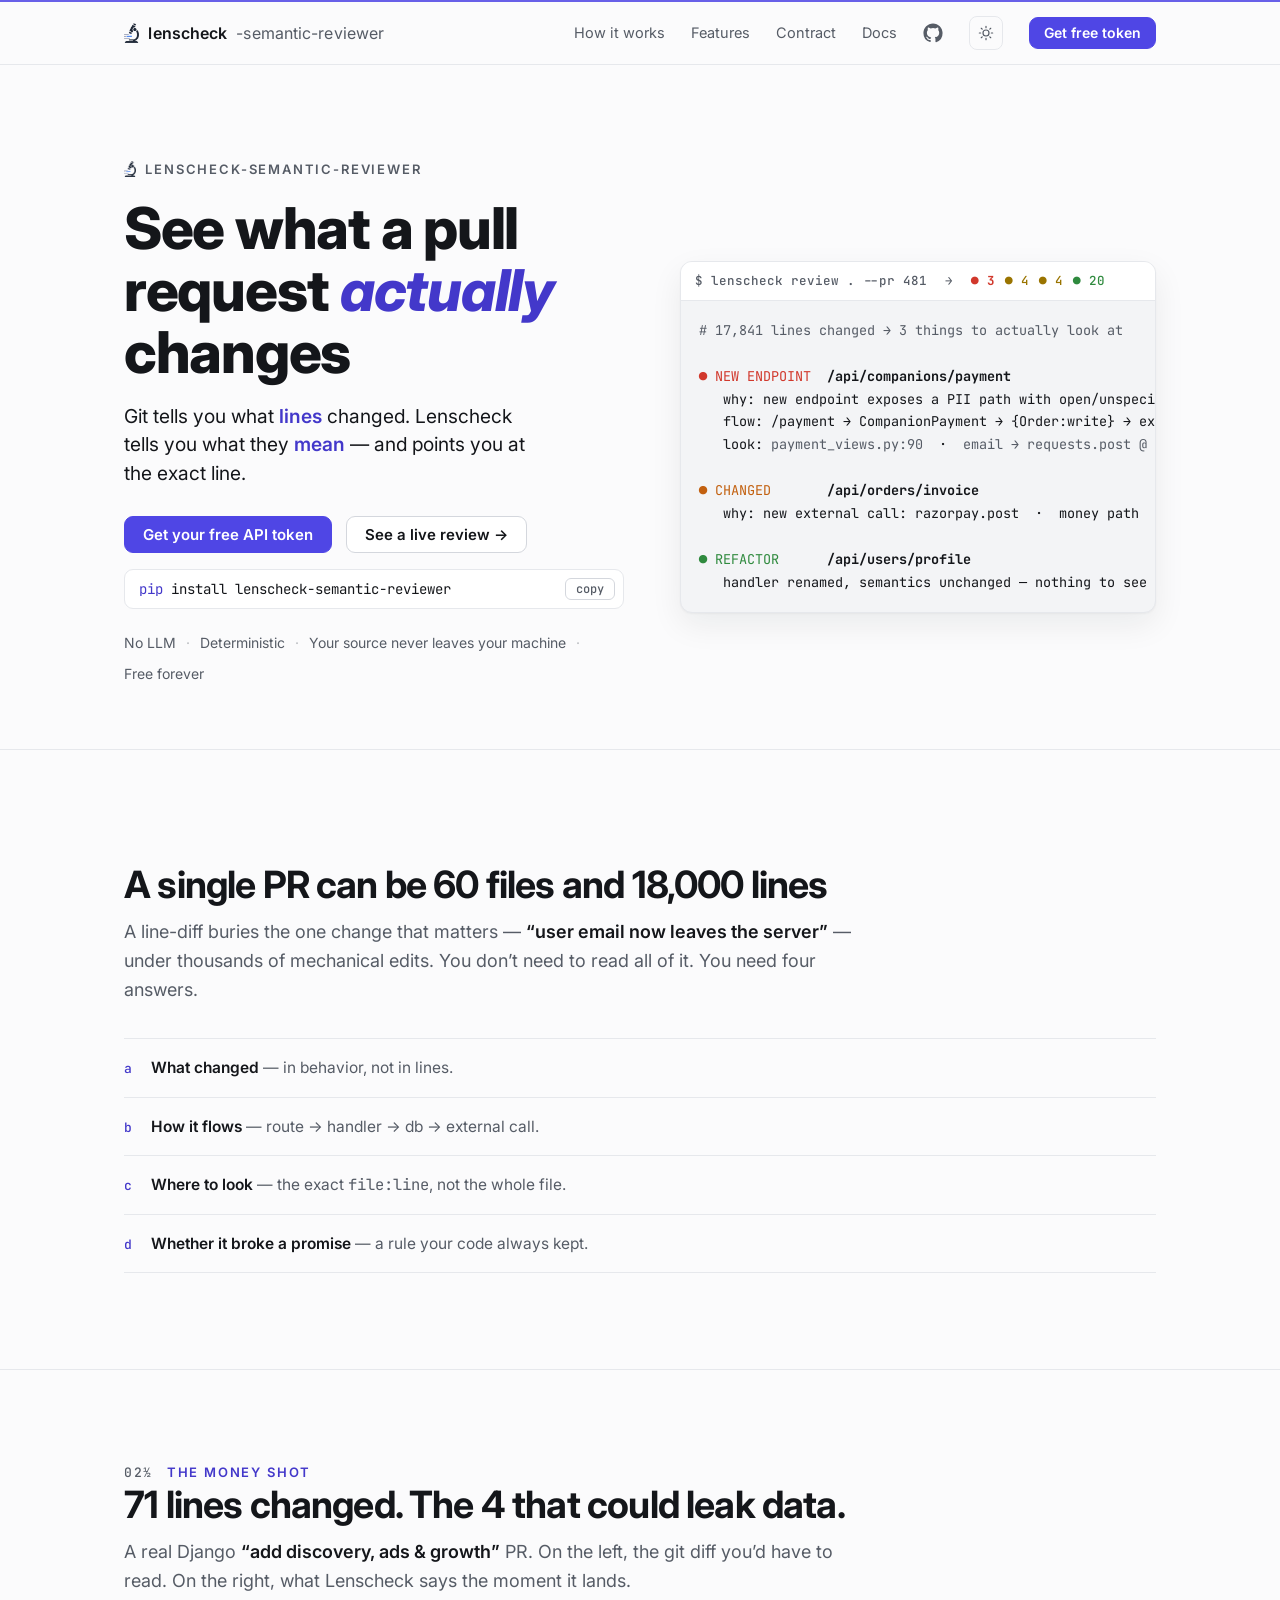
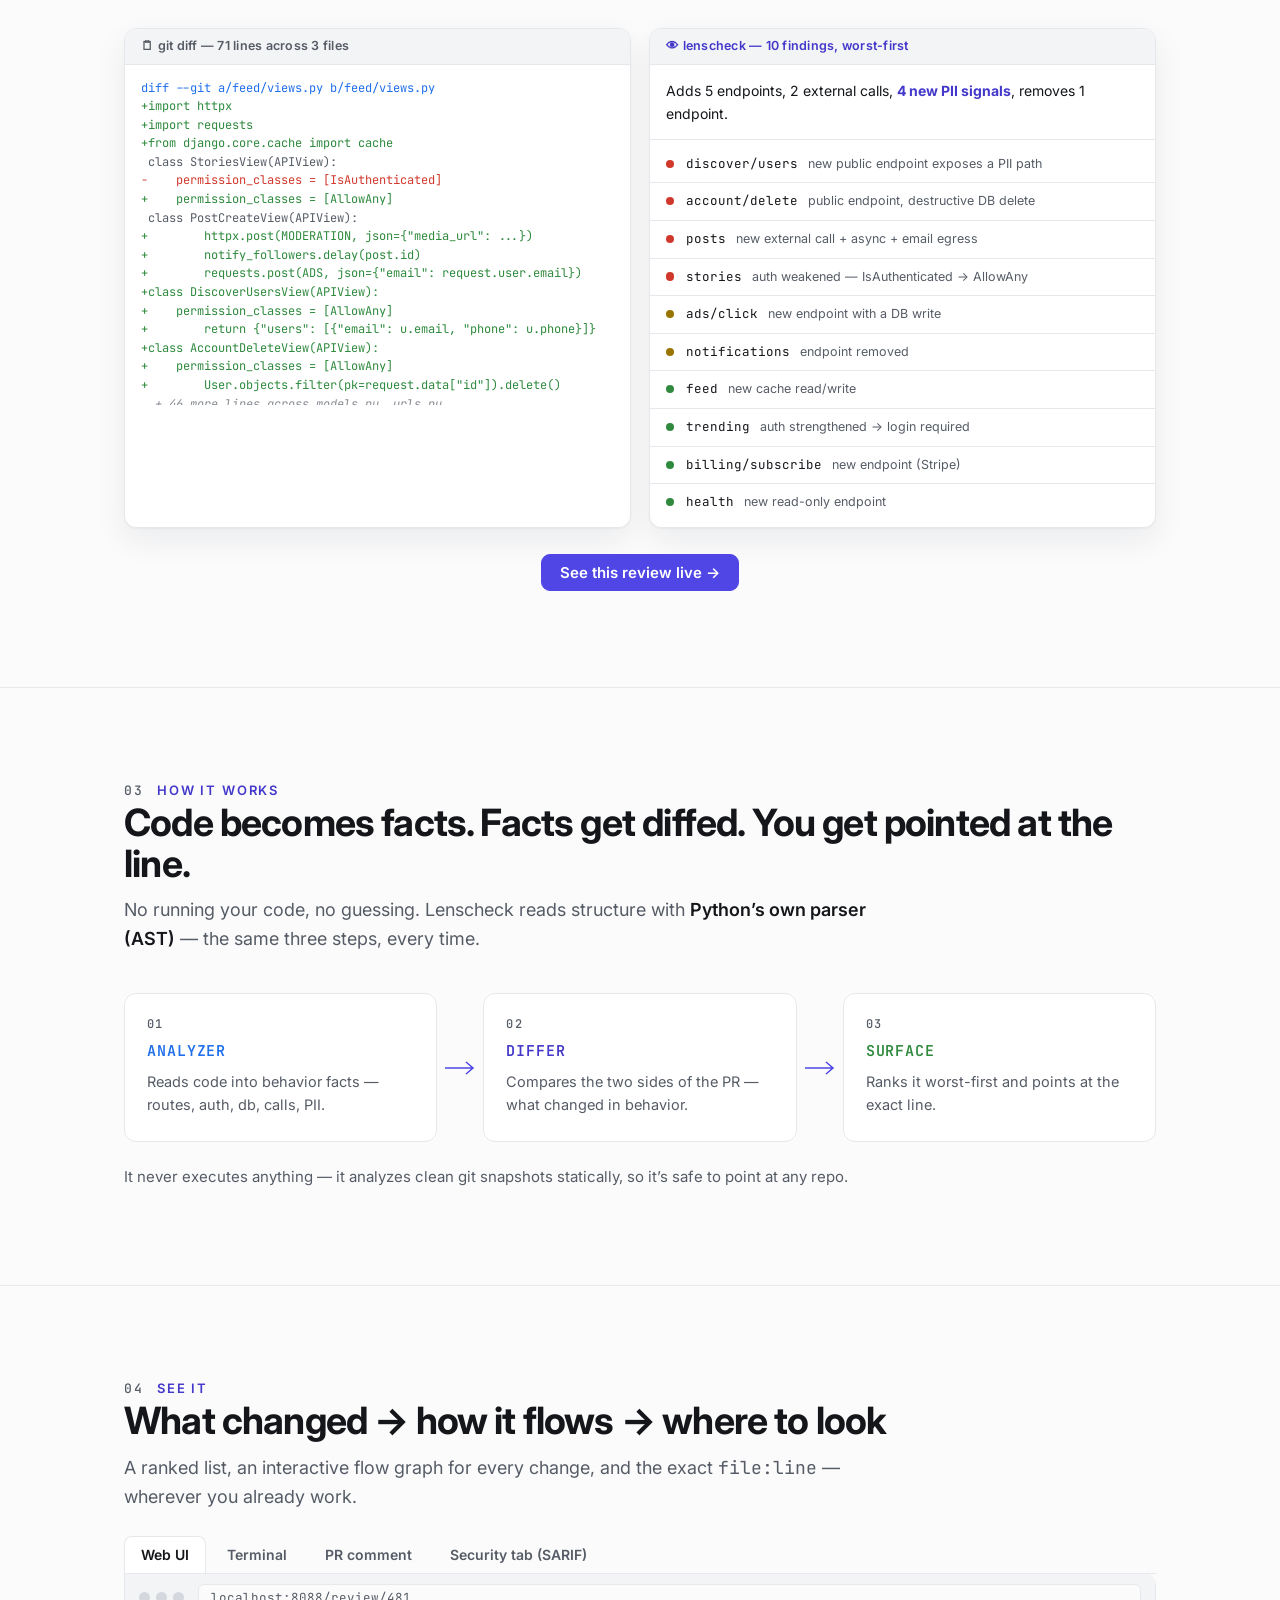
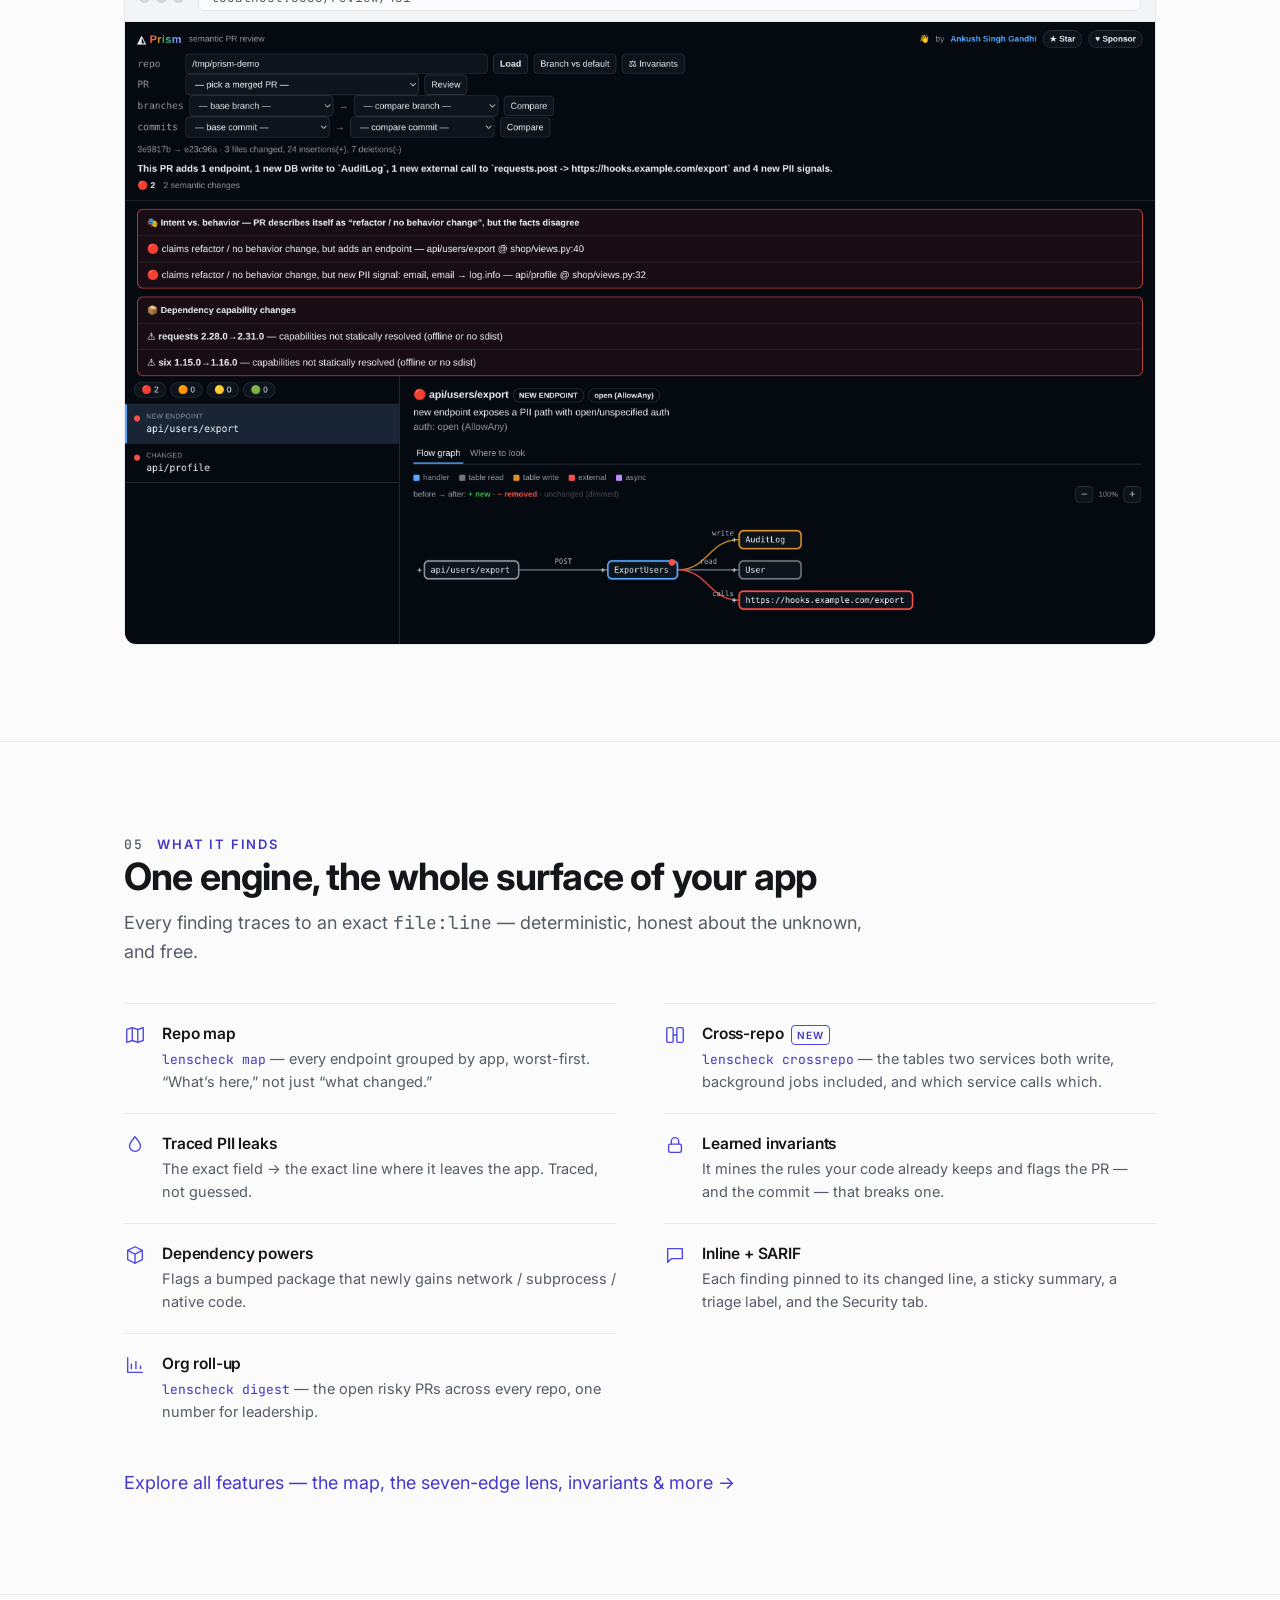
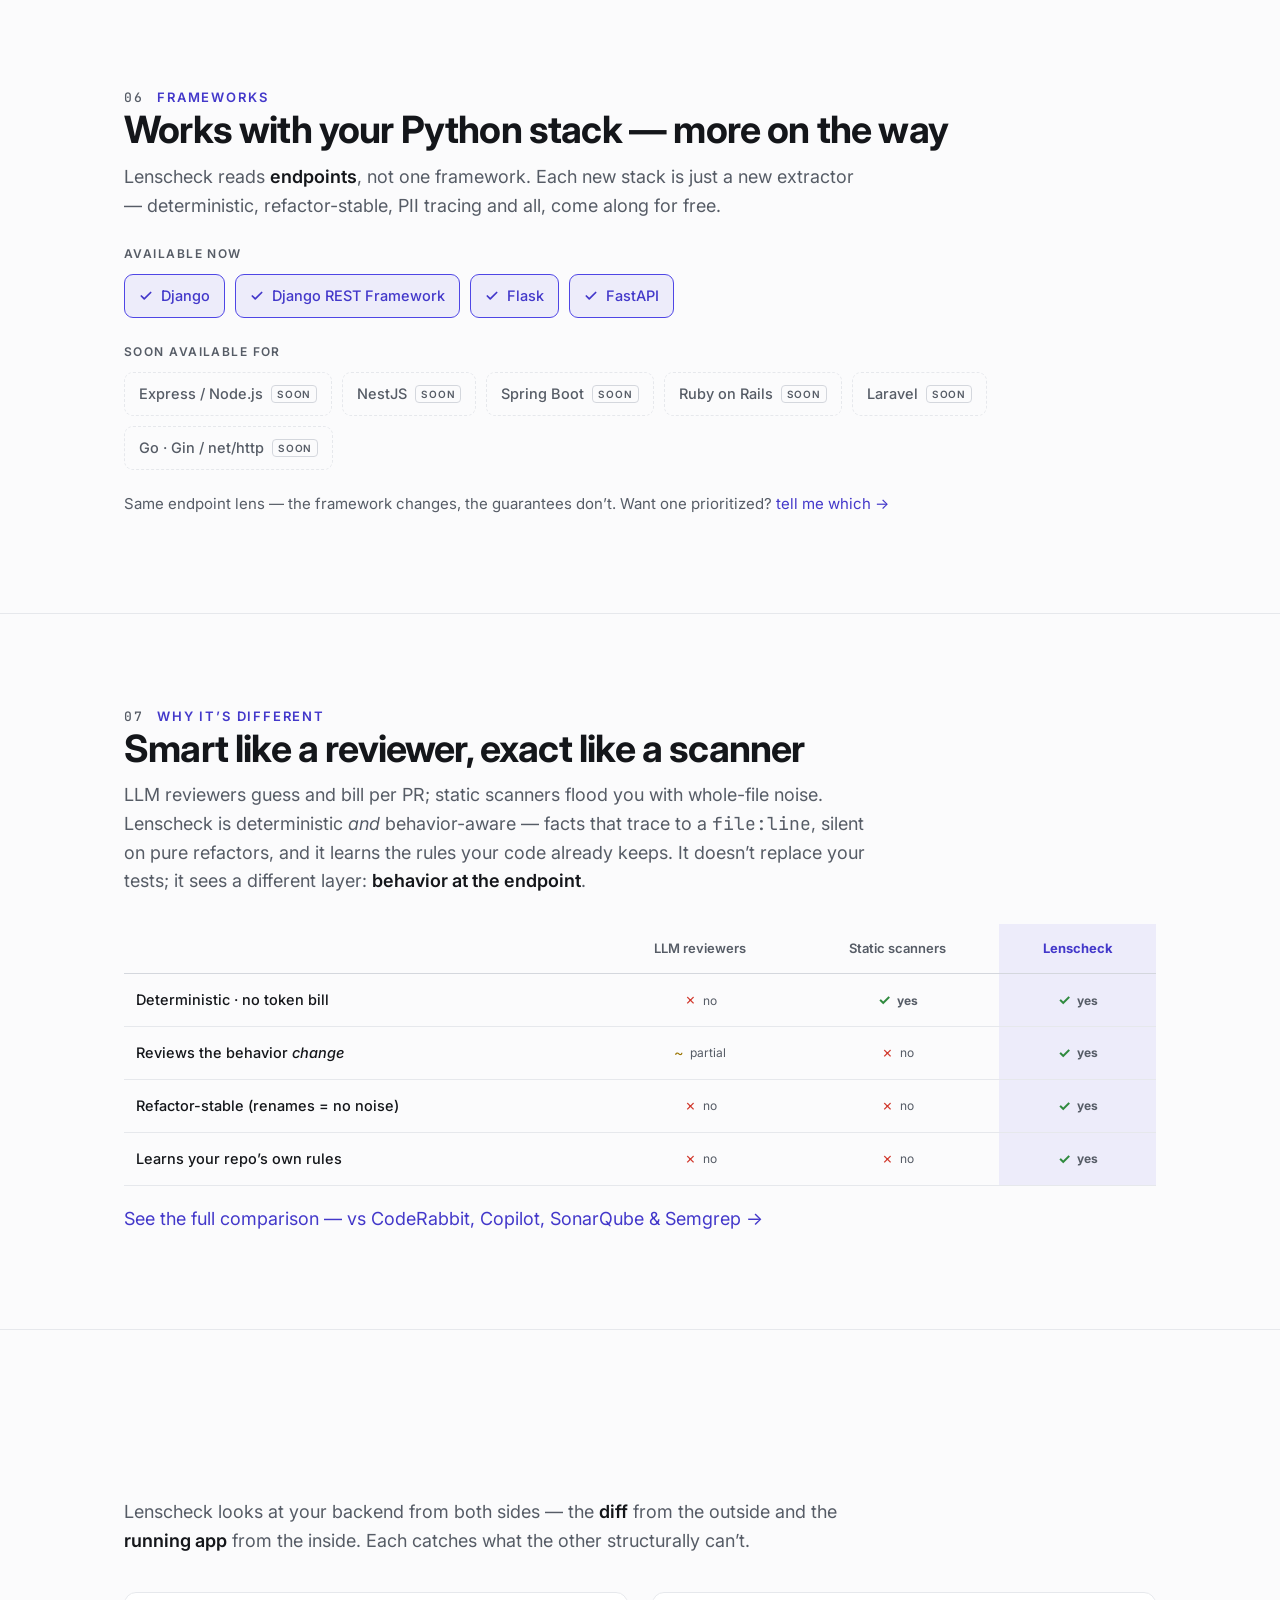
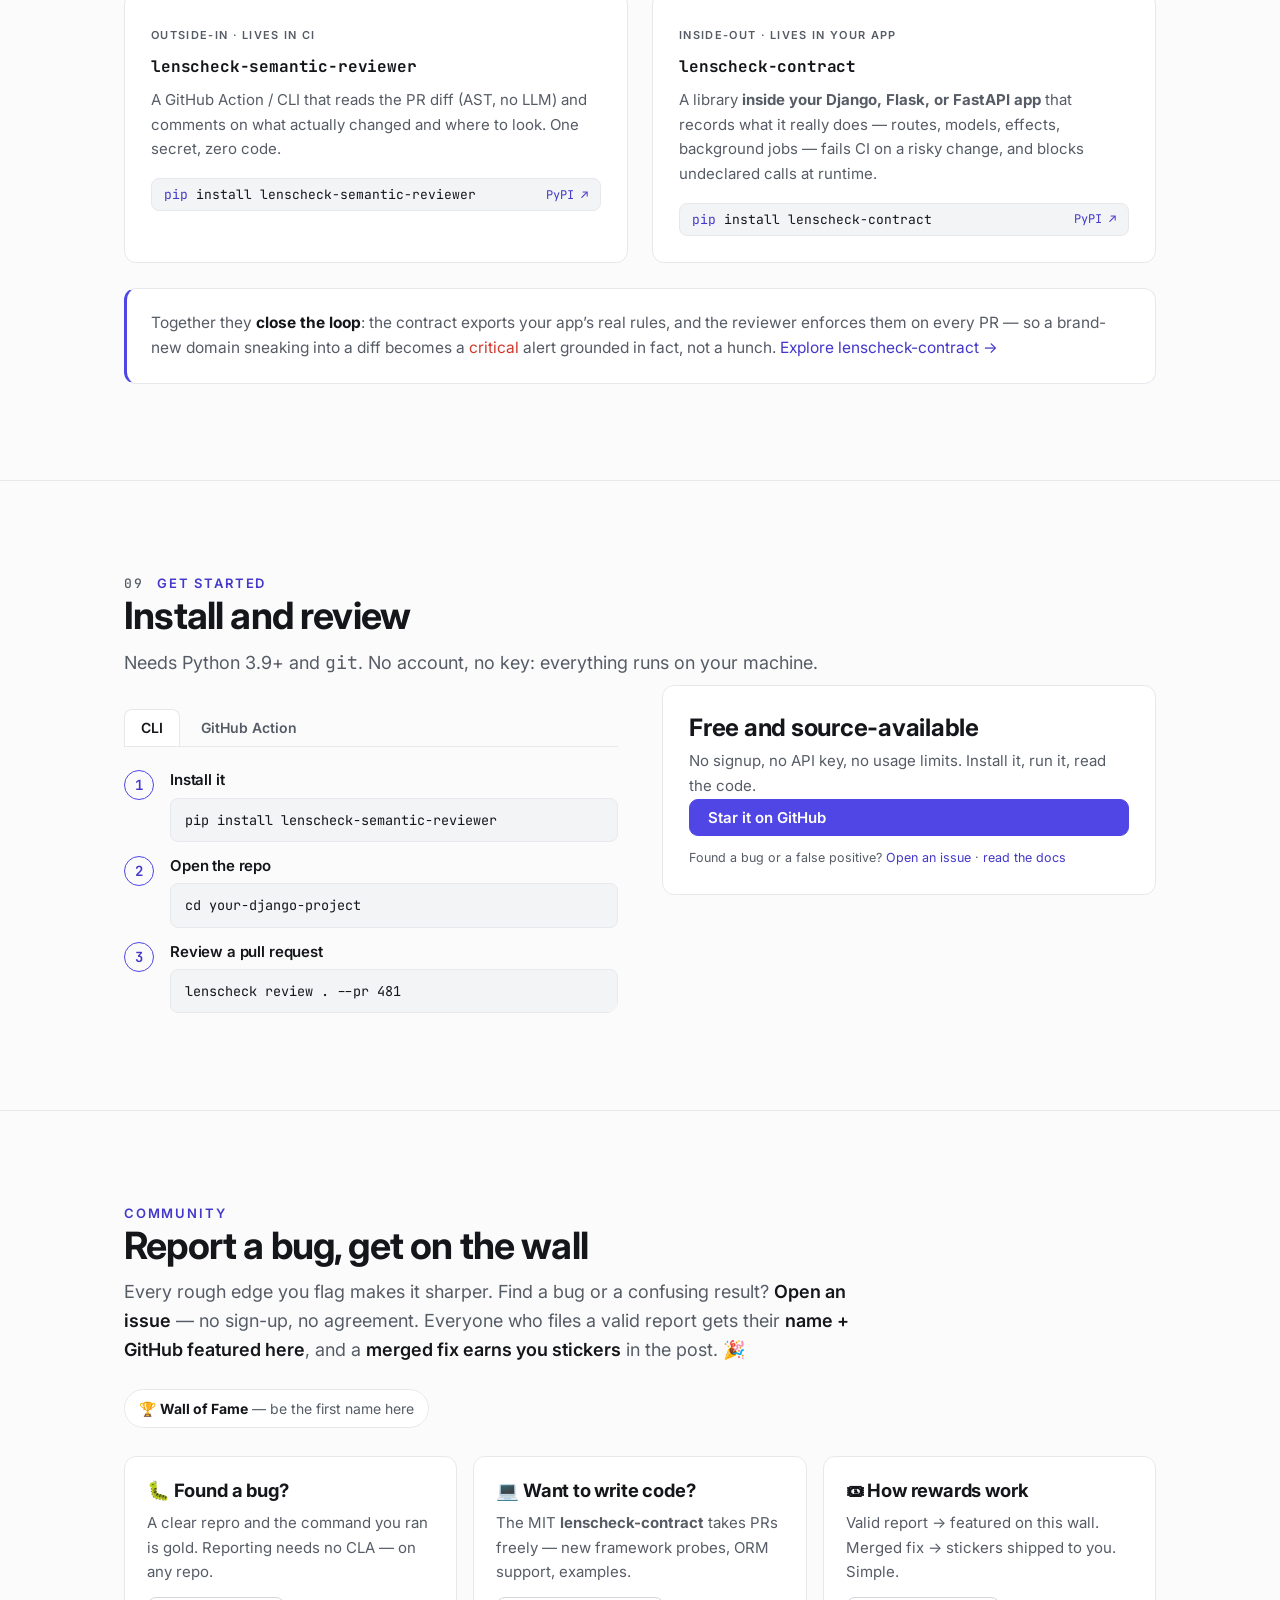
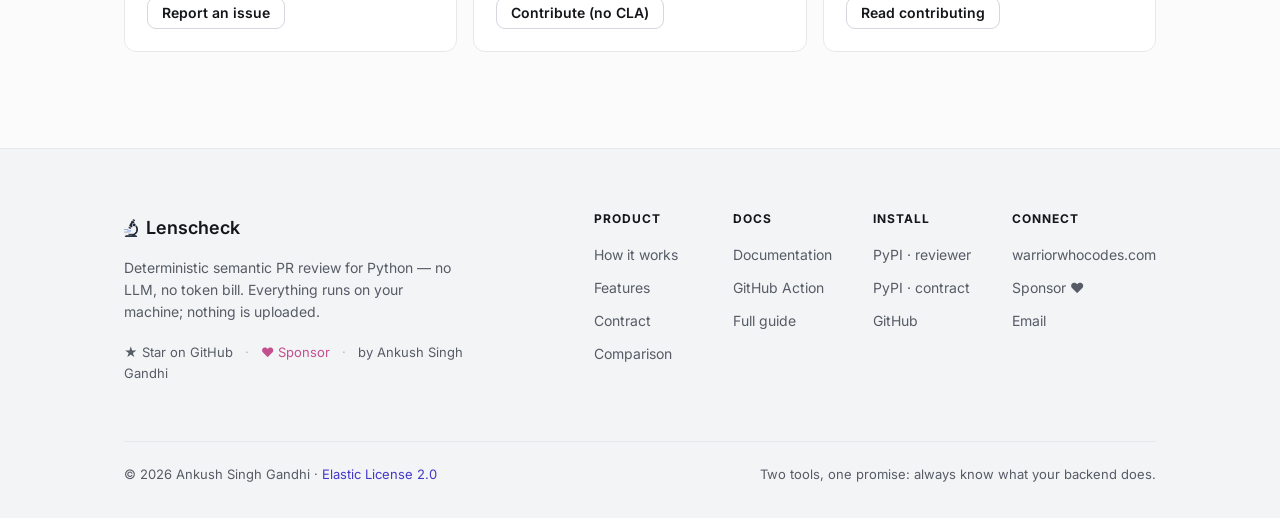
==== commit b93e30c6: "pin the action to its own checkout, python 3.9+, document flask and fastapi" ====
--- a/docs/index.html
+++ b/docs/index.html
@@ -516,7 +516,7 @@
 <section id="start"><div class="wrap">
   <div class="sec-head"><span class="snum">09</span><span class="eyebrow">Get started</span></div>
   <h2>Install and review</h2>
-  <p class="lead">Needs Python 3.8+ and <code>git</code>. No account, no key: everything runs on your machine.</p>
+  <p class="lead">Needs Python 3.9+ and <code>git</code>. No account, no key: everything runs on your machine.</p>
 
   <div class="start-grid">
     <div>
@@ -535,8 +535,8 @@
         <div role="tabpanel" id="tp-gha" aria-labelledby="tb-gha" hidden style="border:0;background:none">
           <div class="codeblock">
             <div class="bar"><span class="label">.github/workflows/lenscheck.yml</span>
-              <button class="copy" type="button" data-copy="- uses: AnkushSinghGandhi/lenscheck-semantic-reviewer@main">copy</button></div>
-<pre><span class="tok-str">- uses:</span> AnkushSinghGandhi/lenscheck-semantic-reviewer@main</pre>
+              <button class="copy" type="button" data-copy="- uses: AnkushSinghGandhi/lenscheck-semantic-reviewer@v3">copy</button></div>
+<pre><span class="tok-str">- uses:</span> AnkushSinghGandhi/lenscheck-semantic-reviewer@v3</pre>
           </div>
           <p class="how-note"><a href="https://github.com/AnkushSinghGandhi/lenscheck-semantic-reviewer#github-action">Full GitHub Action setup →</a> · <a href="https://github.com/AnkushSinghGandhi/lenscheck-semantic-reviewer/blob/main/blog/lenscheck-complete-guide.md">Read the guide →</a></p>
         </div>
